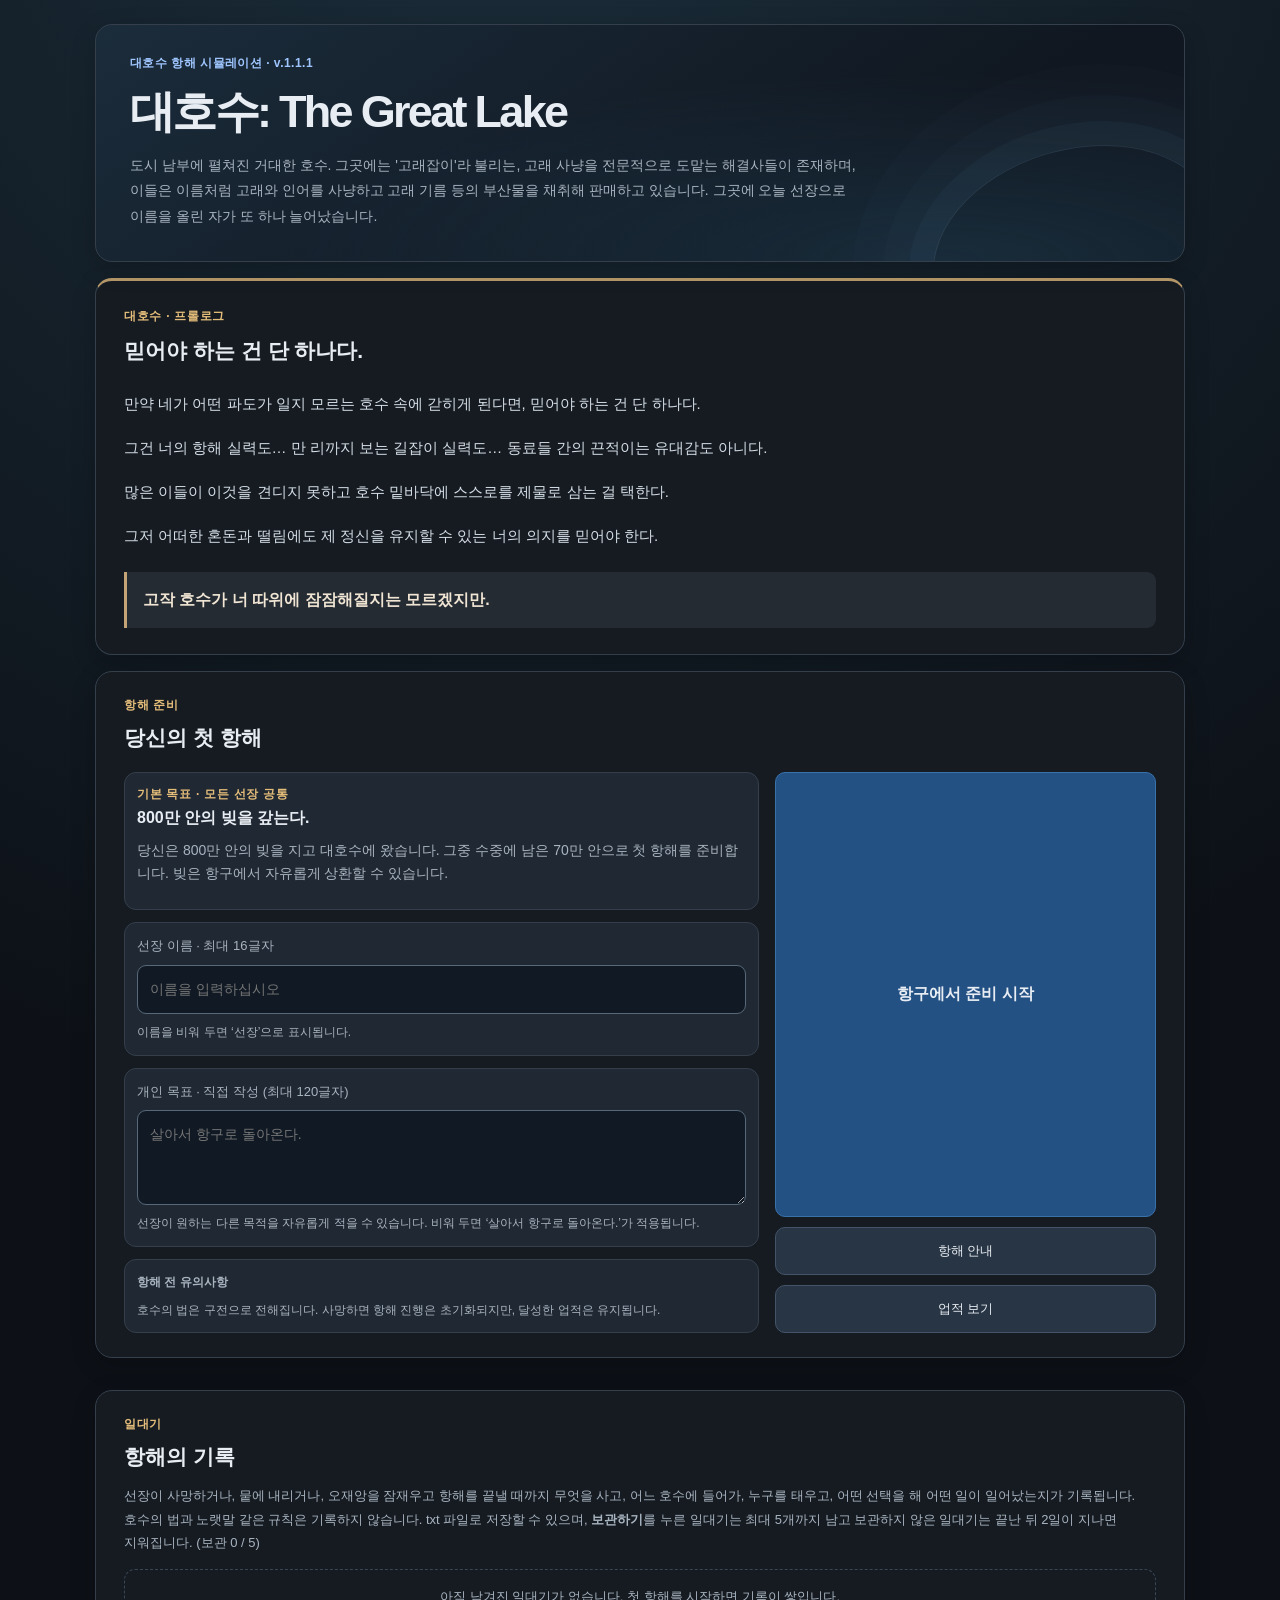
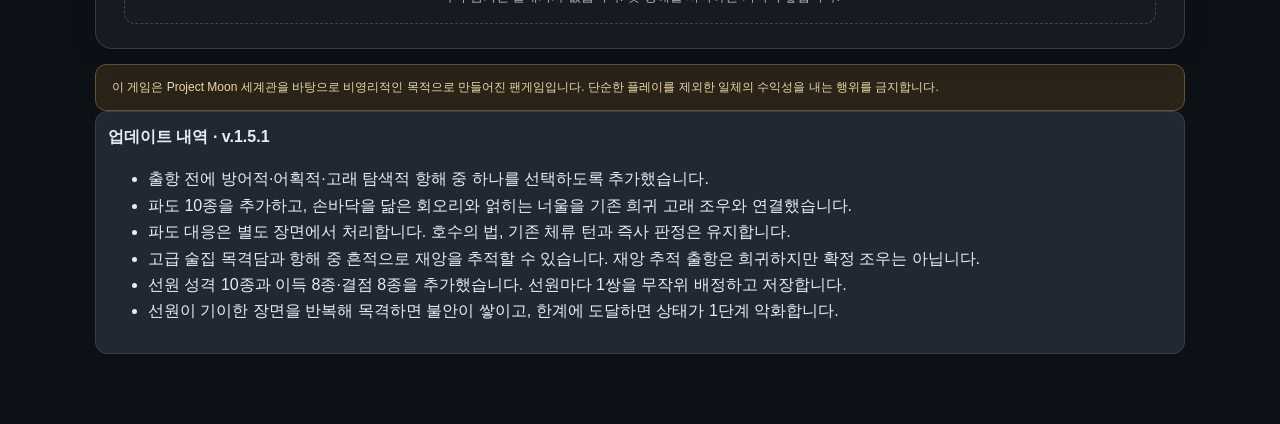
==== index.html @ bf1122d9 "release: expose Great Lake v1.5.1 and load new balance systems" ====
<!DOCTYPE html>
<html lang="ko">
<head>
<meta charset="UTF-8">
<meta name="viewport" content="width=device-width,initial-scale=1">
<title>대호수: The Great Lake | v.1.5.1</title>
<style>
:root{--bg:#0d1117;--panel:#161b22;--subpanel:#202833;--line:#343f4b;--text:#e8edf3;--muted:#a8b4c0;--blue:#9fc6ff;--gold:#e4bd7a;--red:#ef7b7b;--green:#8bd5a3}
*{box-sizing:border-box}
body{margin:0;background:radial-gradient(circle at 40% -10%,#1b2e3b,#0d1117 56%);color:var(--text);font-family:"Malgun Gothic","Apple SD Gothic Neo",sans-serif;line-height:1.65}
.shell{max-width:1120px;margin:auto;padding:24px 15px 60px}
header,.panel{background:#161b22;border:1px solid var(--line);border-radius:17px;padding:20px;box-shadow:0 7px 24px #0003}
header{margin-bottom:15px}h1{font-size:29px;margin:3px 0}h2{font-size:21px;margin:0 0 14px}h3{font-size:16px;margin:0 0 8px}
p{margin:8px 0 12px}.eyebrow,.small{font-size:12px;color:var(--blue)}.muted{color:var(--muted);font-size:14px}
.notice{color:#f0d7a9;border:1px solid #655231;background:#292318;border-radius:11px;padding:12px;margin-top:13px;font-size:13px}
.layout{display:grid;grid-template-columns:260px minmax(0,1fr);gap:16px}.side{align-self:start;position:sticky;top:14px}
.stats{display:grid;grid-template-columns:1fr 1fr;gap:8px}.stat,.inset,.rumor,.event{background:#202833;border:1px solid var(--line);border-radius:12px;padding:12px;margin-bottom:10px}
.stat small{display:block;color:var(--muted);font-size:11px}.stat strong{font-size:18px}
.barline{display:flex;justify-content:space-between;font-size:12px;color:var(--muted)}.meter{height:9px;background:#0c131a;border:1px solid #35424d;border-radius:20px;overflow:hidden;margin:5px 0 13px}.meter span{height:100%;display:block;background:#77acd9;transition:width .25s}.meter.alert span{background:#d6a057}
.tabs{display:flex;gap:8px;flex-wrap:wrap;margin-bottom:14px}
button,select{background:#283544;color:var(--text);border:1px solid #435468;padding:11px 14px;border-radius:10px;font:inherit;cursor:pointer;font-size:13px}button:hover:not(:disabled){background:#354d64}button:disabled{opacity:.42;cursor:not-allowed}
button.primary{background:#245184;border-color:#3971ab}button.primary:hover:not(:disabled){background:#32679e}button.danger{background:#682b33;border-color:#984250}button.active{outline:2px solid #b3d9ff}
.tabs button{flex:1}.stack{display:flex;flex-direction:column;gap:9px}.stack button{text-align:left;width:100%}.row{display:flex;gap:9px;align-items:center;flex-wrap:wrap}.row>*{min-width:0}
.between{display:flex;justify-content:space-between;align-items:center;gap:10px;flex-wrap:wrap}.chip{border:1px solid #50627a;background:#1a2b3b;border-radius:30px;padding:3px 9px;font-size:11px;color:#bad9ff}
.lakegrid{display:grid;grid-template-columns:repeat(2,minmax(0,1fr));gap:10px;margin-top:14px}.lake{background:#18212b;border:1px solid #3a4b5b;border-radius:13px;padding:13px}.lake .tag{color:var(--gold);font-size:12px}.locked{opacity:.52}
.result{border:1px solid #536679;background:#12212c;padding:13px;border-radius:11px;margin-top:12px;white-space:pre-line}.warning{border-color:#7b4444;background:#291b21}
.crew{display:grid;grid-template-columns:1fr auto;align-items:center;gap:8px}.crew small{display:block;color:var(--muted)}.hidden{display:none!important}
.good{color:#a4d9ad}.normal{color:#c9d1d9}.bad{color:#e5b66e}.worst{color:#ec8181}
footer{font-size:12px;color:#8593a1;text-align:center;margin-top:18px}
.achgrid{display:grid;grid-template-columns:repeat(2,minmax(0,1fr));gap:10px;margin:12px 0}.achievement{border:2px solid #737b86;border-radius:12px;padding:12px;background:#17212b}.achievement .tier{font-size:11px}.achievement.unearned{opacity:.46}
.achievement.common{border-color:#8e939d}.achievement.rare{border-color:#4fc878}.achievement.hero{border-color:#4b9bff}.achievement.legend{border-color:#e4bf45}.achievement.myth{border-color:#f16868}
.achievement.miracle{border:2px solid transparent;background:linear-gradient(#17212b,#17212b) padding-box,conic-gradient(#e34f50,#fff,#4074ee,#fff,#e34f50) border-box}
/* 유일 · 쪽빛을 품은 이중 광채 문양 */
/* 쪽빛노인 · 원작 외투의 검회색과 청록빛, 쇠뇌 작살 및 푸른 시가 불꽃 */
.achievement.unique{
 position:relative;isolation:isolate;overflow:hidden;
 border:3px solid transparent;
 border-radius:14px;
 padding:13px 77px 13px 13px;
 color:#d5e2df;
 background:
  radial-gradient(circle at 91% 14%,#69cdd128,transparent 42%) padding-box,
  repeating-linear-gradient(153deg,transparent 0px,transparent 19px,#9faea508 20px,transparent 22px) padding-box,
  linear-gradient(137deg,#121c21 0%,#213538 49%,#111e23 100%) padding-box,
  linear-gradient(116deg,#1b373f 0%,#5a8283 14%,#c2c9bf 22%,#365962 36%,#79a9aa 54%,#162f35 73%,#81b6bc 90%,#29454e 100%) border-box;
 box-shadow:
  0 0 0 1px #13262e,
  0 0 0 2px #547d764a,
  0 6px 17px #03090dab,
  0 0 14px #3b93962d,
  inset 0 0 0 1px #87a6a15c,
  inset 0 0 0 3px #0b171c94;
}
.achievement.unique .tier{
 color:#98b7b5;
 letter-spacing:.055em;
 text-shadow:0 0 7px #63c4c444;
}
.achievement.unique b{
 color:#d6e5e1;
 text-shadow:0 0 8px #80c6c342;
}
.achievement.unique::before{
 content:"";pointer-events:none;position:absolute;
 inset:5px;border-radius:9px;
 border:1px solid #81988d52;
 background:
  radial-gradient(circle at 7px 7px,#a9b8aa 0 2px,transparent 2.8px),
  radial-gradient(circle at calc(100% - 7px) calc(100% - 7px),#a9b8aa 0 2px,transparent 2.8px);
 box-shadow:inset 0 0 0 1px #0c181a88;
}
.achievement.unique::after{
 content:"";pointer-events:none;position:absolute;
 right:5px;top:50%;width:70px;height:94px;
 transform:translateY(-50%);
 background:url("data:image/svg+xml,%3Csvg%20xmlns%3D%22http%3A%2F%2Fwww.w3.org%2F2000%2Fsvg%22%20viewBox%3D%220%200%20112%20136%22%3E%3Cdefs%3E%3ClinearGradient%20id%3D%22steel%22%20x1%3D%220%22%20x2%3D%221%22%20y1%3D%220%22%20y2%3D%221%22%3E%3Cstop%20stop-color%3D%22%23d2d7ca%22%2F%3E%3Cstop%20offset%3D%22.27%22%20stop-color%3D%22%2375949a%22%2F%3E%3Cstop%20offset%3D%22.67%22%20stop-color%3D%22%23344b52%22%2F%3E%3Cstop%20offset%3D%221%22%20stop-color%3D%22%238ea7a0%22%2F%3E%3C%2FlinearGradient%3E%3ClinearGradient%20id%3D%22spear%22%20x1%3D%220%22%20x2%3D%221%22%3E%3Cstop%20stop-color%3D%22%23233c46%22%2F%3E%3Cstop%20offset%3D%22.45%22%20stop-color%3D%22%23a7bfbd%22%2F%3E%3Cstop%20offset%3D%221%22%20stop-color%3D%22%23264651%22%2F%3E%3C%2FlinearGradient%3E%3CradialGradient%20id%3D%22flame%22%3E%3Cstop%20stop-color%3D%22%23d6fbfb%22%2F%3E%3Cstop%20offset%3D%22.25%22%20stop-color%3D%22%2388f2eb%22%2F%3E%3Cstop%20offset%3D%22.6%22%20stop-color%3D%22%233fb9c2%22%20stop-opacity%3D%22.8%22%2F%3E%3Cstop%20offset%3D%221%22%20stop-color%3D%22%232b899e%22%20stop-opacity%3D%220%22%2F%3E%3C%2FradialGradient%3E%3C%2Fdefs%3E%3C!--%20%EB%A7%9D%ED%86%A0%EC%9D%98%20%EC%A0%91%ED%9E%8C%20%EA%B0%80%EC%9E%A5%EC%9E%90%EB%A6%AC%EC%97%90%EC%84%9C%20%EC%B0%A9%EC%95%88%ED%95%9C%20%EB%AC%B8%EC%9E%A5%ED%8C%90%20--%3E%3Cpath%20d%3D%22M56%204%20102%2020%2099%2091%2056%20131%2013%2091%2010%2020Z%22%20fill%3D%22%23101b22%22%20fill-opacity%3D%22.86%22%20stroke%3D%22%23657f7a%22%20stroke-width%3D%223%22%2F%3E%3Cpath%20d%3D%22M56%2012%2094%2025%2091%2087%2056%20121%2021%2087%2018%2025Z%22%20fill%3D%22%231b3035%22%20stroke%3D%22%2398b4aa%22%20stroke-opacity%3D%22.55%22%20stroke-width%3D%221%22%2F%3E%3Cpath%20d%3D%22M56%2013V120M19%2042H93M22%2087H90%22%20stroke%3D%22%2376908b%22%20stroke-opacity%3D%22.19%22%20stroke-width%3D%221%22%2F%3E%3C!--%20%EB%A1%9C%ED%94%84%EB%A5%BC%20%EA%B0%90%EC%9D%80%20%EB%82%9A%EC%8B%9C%20%EA%B3%A0%EB%A6%AC%20--%3E%3Cpath%20d%3D%22M31%20103C13%2078%2025%2055%2041%2060c18%205%2012%2027-2%2026-14-1-15-20-2-21%208-1%2012%207%208%2012M31%20102c13%2011%2029%2015%2045%208%22%20fill%3D%22none%22%20stroke%3D%22%23a29475%22%20stroke-width%3D%224.6%22%20stroke-linecap%3D%22round%22%2F%3E%3Cpath%20d%3D%22M31%20103C13%2078%2025%2055%2041%2060c18%205%2012%2027-2%2026-14-1-15-20-2-21%22%20fill%3D%22none%22%20stroke%3D%22%23dbd0ab%22%20stroke-width%3D%221%22%20stroke-dasharray%3D%223%203%22%20stroke-linecap%3D%22round%22%2F%3E%3C!--%20%EA%B1%B0%EB%8C%80%ED%95%9C%20%EC%9E%91%EC%82%B4%3A%20%EC%B6%95%2C%20%EA%B8%B0%EC%96%B4%EB%B0%9B%EC%B9%A8%2C%20%EA%B1%B0%EC%B9%9C%20%EC%B9%BC%EB%82%A0%20--%3E%3Cg%20transform%3D%22rotate(37%2057%2068)%22%3E%3Cpath%20d%3D%22M52%20112V33H60V112Z%22%20fill%3D%22url(%23spear)%22%20stroke%3D%22%2317292c%22%20stroke-width%3D%222%22%2F%3E%3Cpath%20d%3D%22M56%2036V109%22%20stroke%3D%22%23d2d5c2%22%20stroke-width%3D%221.2%22%20opacity%3D%22.65%22%2F%3E%3Cpath%20d%3D%22M56%206%2069%2035%2060%2032%2056%2043%2052%2032%2043%2035Z%22%20fill%3D%22url(%23steel)%22%20stroke%3D%22%231a3035%22%20stroke-width%3D%222.2%22%20stroke-linejoin%3D%22round%22%2F%3E%3Cpath%20d%3D%22M47%2031%2042%2022%2050%2027%2056%206%2062%2027%2070%2022%2065%2031%22%20fill%3D%22none%22%20stroke%3D%22%23d5e7de%22%20stroke-width%3D%221%22%20opacity%3D%22.8%22%2F%3E%3Cpath%20d%3D%22M46%2039h20l-6%209h-8Z%22%20fill%3D%22%23617e7f%22%20stroke%3D%22%23172a2f%22%20stroke-width%3D%221.5%22%2F%3E%3Cpath%20d%3D%22M48%20103h16v11H48Z%22%20fill%3D%22%23546f70%22%20stroke%3D%22%23acbeb2%22%20stroke-width%3D%221%22%2F%3E%3Cpath%20d%3D%22m48%20106%2016%200m-16%205h16%22%20stroke%3D%22%23243d41%22%20stroke-width%3D%222%22%2F%3E%3C%2Fg%3E%3C!--%20%EB%82%9A%EC%8B%AF%EC%A4%84%EA%B3%BC%20%EC%9E%91%EC%82%B4%EC%9D%98%20%EC%87%A0%EA%B3%A0%EB%A6%AC%20--%3E%3Cpath%20d%3D%22M66%2074c18%201%2027%2010%2023%2021s-16%2011-21%205%22%20fill%3D%22none%22%20stroke%3D%22%23a5a78e%22%20stroke-width%3D%222.2%22%2F%3E%3Ccircle%20cx%3D%2267%22%20cy%3D%2275%22%20r%3D%223%22%20fill%3D%22%23859f9a%22%20stroke%3D%22%23d9ddd0%22%20stroke-width%3D%221%22%2F%3E%3C!--%20%ED%91%B8%EB%A5%B8%20%EC%8B%9C%EA%B0%80%20%EB%B6%88%EA%BD%83.%20hood%20%EB%82%B4%EB%B6%80%20%EA%B7%B8%EB%A6%BC%EC%9E%90%20--%3E%3Cpath%20d%3D%22M26%2040c3-16%2012-24%2027-24%2016%200%2028%2012%2030%2029-9-7-20-10-30-7-12-2-20-1-27%202Z%22%20fill%3D%22%23081217%22%20stroke%3D%22%236e8e88%22%20stroke-opacity%3D%22.5%22%20stroke-width%3D%221.5%22%2F%3E%3Cpath%20d%3D%22M33%2036c11-8%2026-11%2042%200%22%20stroke%3D%22%2347696b%22%20stroke-width%3D%222%22%20fill%3D%22none%22%20opacity%3D%22.8%22%2F%3E%3Cpath%20d%3D%22M58%2047h19%22%20stroke%3D%22%23b6aba0%22%20stroke-width%3D%223.4%22%20stroke-linecap%3D%22round%22%2F%3E%3Cpath%20d%3D%22M58%2047h12%22%20stroke%3D%22%234a5052%22%20stroke-width%3D%222%22%20stroke-dasharray%3D%222%203%22%2F%3E%3Cellipse%20cx%3D%2281%22%20cy%3D%2246%22%20rx%3D%2213%22%20ry%3D%2215%22%20fill%3D%22url(%23flame)%22%2F%3E%3Cpath%20d%3D%22M80%2055c-5-7-4-12%202-16-2%204%203%204%203%208%200%204-2%206-5%208Z%22%20fill%3D%22%239df6ea%22%2F%3E%3Cpath%20d%3D%22M83%2048c-3-7%202-9%202-13%22%20fill%3D%22none%22%20stroke%3D%22%235fdae2%22%20stroke-width%3D%221.5%22%20opacity%3D%22.8%22%2F%3E%3C!--%20%EC%9E%91%EC%9D%80%20%EA%B8%88%EC%86%8D%20%EA%B3%A0%EC%A0%95%EC%A0%90%20--%3E%3Ccircle%20cx%3D%2256%22%20cy%3D%2214%22%20r%3D%222.4%22%20fill%3D%22%23b9c6bc%22%2F%3E%3Ccircle%20cx%3D%2220%22%20cy%3D%2227%22%20r%3D%222.3%22%20fill%3D%22%2391a9a5%22%2F%3E%3Ccircle%20cx%3D%2292%22%20cy%3D%2227%22%20r%3D%222.3%22%20fill%3D%22%2391a9a5%22%2F%3E%3Ccircle%20cx%3D%2256%22%20cy%3D%22123%22%20r%3D%222.1%22%20fill%3D%22%23b9c6bc%22%2F%3E%3C%2Fsvg%3E") center/contain no-repeat;
 opacity:.91;
 filter:drop-shadow(0 1px 1px #020b0d) drop-shadow(0 0 6px #3b929742);
}
.achievement.unique:not(.unearned){
 box-shadow:
  0 0 0 1px #193139,
  0 0 0 2px #6ca7a052,
  0 8px 19px #02080cba,
  0 0 16px #4eafb339,
  inset 0 0 0 1px #9dbbb474,
  inset 0 0 0 3px #0b171c94;
}
.achievement.unique:not(.unearned)::before{animation:indigoElderGlow 7s ease-in-out infinite}
@keyframes indigoElderGlow{
 0%,100%{border-color:#81988d52}
 50%{border-color:#76b7b2a3}
}
@media(prefers-reduced-motion:reduce){
 .achievement.unique:not(.unearned)::before{animation:none}
}
.coinpanel{text-align:center;background:#101820;border:1px solid #3d536a;padding:15px;border-radius:15px}.coinstage{height:178px;display:flex;align-items:flex-end;justify-content:center;padding-bottom:22px;box-sizing:border-box;perspective:700px;position:relative;filter:drop-shadow(0 6px 8px #0009)}
.coinstage::after{content:"";position:absolute;left:50%;bottom:10px;width:92px;height:14px;margin-left:-46px;border-radius:50%;background:radial-gradient(#000a,#0000 70%);pointer-events:none}
.coinstage:has(.coin.flipping)::after{animation:coinshadow 2s linear both}
@keyframes coinshadow{0%{transform:scale(1);opacity:.9}40%{transform:scale(.55);opacity:.35}100%{transform:scale(1);opacity:.9}}
/* filter는 3D를 평면으로 만들어 앞·뒷면이 가려지므로 그림자는 부모에 준다 */
.coin{height:104px;width:104px;position:relative;transform-style:preserve-3d}
/* 동전 두께: 옆으로 섰을 때도 사라지지 않도록 가장자리 층을 겹친다 */
.coin::before,.coin::after{content:"";position:absolute;inset:0;border-radius:50%;background:#8a5a22;border:5px solid #6b4317;box-sizing:border-box}
.coin::before{transform:translateZ(-1.5px)}.coin::after{transform:translateZ(1.5px)}
.coin .face{position:absolute;inset:0;border-radius:50%;-webkit-backface-visibility:hidden;backface-visibility:hidden;transform:translateZ(4px);border:5px solid #dfc178;background:radial-gradient(circle at 25% 20%,#fff2bd,#b47737 76%);display:flex;align-items:center;justify-content:center;color:#36200c;font-weight:900;font-size:20px;box-shadow:inset 0 0 0 3px #986b34}
.coin .back{transform:rotateY(180deg) translateZ(4px);background:radial-gradient(circle at 20% 20%,#dde7e7,#67788b 80%);border-color:#aab3c4;box-shadow:inset 0 0 0 3px #5e7088;color:#14253d}
.coin.flipping{animation:coinflight 2s linear both}
/* 2초 동안 높이 솟았다 내려오며 고르게 회전 (처음에 몰아서 돌지 않음) */
@keyframes coinflight{0%{transform:translateY(0) rotateY(0) rotateZ(-10deg) scale(.92);animation-timing-function:cubic-bezier(.2,.7,.4,1)}
45%{transform:translateY(-50px) rotateY(calc(var(--landing) * .5)) rotateZ(8deg) scale(1.1);animation-timing-function:cubic-bezier(.5,0,.6,1)}
100%{transform:translateY(0) rotateY(var(--landing)) rotateZ(0) scale(1)}}
.coinpanel.hit{animation:glow .5s ease-out}@keyframes glow{40%{box-shadow:0 0 28px #b7c7e09c}100%{box-shadow:none}}
.log{max-height:180px;overflow:auto;font-size:12px;color:#aebdcb;white-space:pre-line}.full{width:100%}
@media(max-width:780px){.layout{grid-template-columns:1fr}.side{position:static}.lakegrid,.achgrid{grid-template-columns:1fr}.shell{padding:12px}.panel,header{padding:14px}h1{font-size:25px}}



.name-row{display:flex;gap:8px;align-items:center;flex-wrap:wrap;margin-top:9px}
.name-row input{min-width:130px;flex:1;background:#111a24;color:#f1f5f9;padding:10px;border:1px solid #566879;border-radius:9px;font:inherit}
.stepbar{height:11px;background:#0f1820;border-radius:12px;overflow:hidden;border:1px solid #485869}
.stepbar span{height:100%;background:#a0c6e5;display:block;transition:width .2s}
.log-update{background:#172635;border:1px solid #476077;padding:14px;border-radius:12px;margin-top:14px}
.log-update h3{color:#d1e6ff}.log-update ul{margin:8px 0;padding-left:22px}
.action-guard{color:#f1cc99;font-size:13px}

/* V.0.1.5.6 프롤로그: 기존 항해 화면을 유지하는 닫기 가능한 시작 창 */
.prologue-overlay{position:fixed;inset:0;z-index:2000;display:flex;align-items:center;justify-content:center;overflow-y:auto;padding:22px;background:rgba(5,9,15,.86);backdrop-filter:blur(6px)}
.prologue-overlay[hidden]{display:none!important}
.prologue-window{position:relative;width:min(100%,690px);max-height:calc(100dvh - 44px);overflow-y:auto;padding:36px 40px 30px;background:linear-gradient(150deg,#202a33,#141a23 73%);border:1px solid #7a7770;border-top:4px solid #c7a77a;border-radius:12px;box-shadow:0 20px 70px #000b}
.prologue-kicker{color:#d1ae78;font-size:12px;font-weight:700;letter-spacing:.18em;margin:0 44px 18px 0}
.prologue-window h2{font-size:clamp(19px,2.8vw,24px);line-height:1.55;color:#f0e0c5;letter-spacing:-.035em;margin:0 25px 26px 0}
.prologue-copy{white-space:pre-line;font-size:15px;line-height:2.05;color:#e3e9ed;margin:0}
.prologue-final{margin:24px 0 22px;padding:13px 14px;border-left:3px solid #c8a372;color:#f2e5d0;font-size:16px;font-weight:700}
.prologue-dismiss{position:absolute;top:17px;right:17px;width:38px;height:38px;padding:0;border-radius:8px;border:1px solid #555d67;background:#28323c;color:#f2f4f6;font-size:26px;line-height:1;cursor:pointer}
.prologue-dismiss:hover,.prologue-dismiss:focus-visible{border-color:#c8a372;background:#39424b}
.prologue-actions{display:flex;justify-content:flex-end;margin-top:17px}
.prologue-actions button{min-width:150px;padding:10px 18px}
@media(max-width:600px){
 .prologue-overlay{padding:12px;align-items:center}
 .prologue-window{padding:26px 20px 20px;max-height:calc(100dvh - 24px)}
 .prologue-window h2{margin-right:30px}
 .prologue-copy{font-size:14px;line-height:1.9}
}

/* V.0.1.5.12 · 창백한 고래의 CSS 시네마틱. 외부 사진/영상 없음. */
.pfx-162{position:relative;isolation:isolate;overflow:hidden;width:100%;height:206px;border:1px solid #53626c;border-radius:13px;margin:0 0 15px;background:radial-gradient(ellipse at 70% 40%,#29434c 0%,#111e29 43%,#071018 100%);box-shadow:inset 0 0 46px #02090fb8,0 8px 22px #03080e55}
.pfx-162 *{box-sizing:border-box}
.pfx-162 .pfx-grain{position:absolute;inset:0;z-index:12;pointer-events:none;opacity:.22;background:repeating-linear-gradient(0deg,transparent 0 3px,#c6e3ea0b 4px 5px)}
.pfx-162 .pfx-kicker{position:absolute;z-index:15;left:14px;top:11px;font-size:10px;line-height:1.4;letter-spacing:.15em;color:#d7e7e7;text-shadow:0 1px 5px #000b}
.pfx-162 .pfx-caption{position:absolute;z-index:15;left:14px;bottom:10px;font-size:11px;letter-spacing:.07em;color:#c6dedc;text-shadow:0 1px 5px #000b}
.pfx-162 .pfx-sea{position:absolute;inset:70% -10% -28%;border-radius:45% 55% 0 0;background:repeating-linear-gradient(175deg,#152e3b 0px,#1d4550 5px,#0c1f2d 13px,#112937 18px);box-shadow:0 -6px 19px #abdada2a;animation:pfx-water162 2.7s ease-in-out infinite alternate}
.pfx-162 .pfx-mist{position:absolute;inset:20% 0 23%;background:radial-gradient(ellipse at 60% 70%,#c2d1c31e,transparent 60%);animation:pfx-mist162 3.6s ease-in-out infinite alternate}
.pfx-162 .pfx-ship{position:absolute;z-index:5;width:105px;height:23px;left:16%;top:57%;background:linear-gradient(180deg,#536574,#172733);clip-path:polygon(0 0,100% 0,88% 80%,65% 100%,19% 85%);filter:drop-shadow(0 4px 3px #000b);transform-origin:center}
.pfx-162 .pfx-ship:before{content:"";position:absolute;left:51%;bottom:1px;width:3px;height:70px;background:#b7c5c7;transform:translateY(-15px)}
.pfx-162 .pfx-sail{position:absolute;z-index:6;width:55px;height:68px;left:calc(16% + 44px);top:calc(57% - 65px);background:linear-gradient(130deg,#d2d6c8,#657986);clip-path:polygon(5% 10%,94% 50%,5% 98%);filter:drop-shadow(1px 2px 2px #000a)}
.pfx-harpoon162 .pfx-whale{position:absolute;width:48%;height:66%;right:-4%;top:24%;border-radius:65% 35% 42% 52%;background:radial-gradient(ellipse at 34% 27%,#d9d6c8,#829ea6 40%,#40555f 69%,#101f2b 100%);box-shadow:inset 8px 11px 28px #fcf9e539,0 7px 40px #cad3cc22;transform:rotate(-8deg);animation:pfx-whale162 2.2s ease-in-out infinite alternate}
.pfx-harpoon162 .pfx-whale:after{content:"";position:absolute;left:27%;top:39%;width:8px;height:8px;border-radius:50%;background:#0b1a20;box-shadow:0 0 0 3px #bac7c3a6}
.pfx-harpoon162 .pfx-spear,.pfx-final162 .pfx-spear,.pfx-victory162 .pfx-spear{position:absolute;z-index:8;width:120px;height:4px;left:29%;top:49%;background:linear-gradient(90deg,#506c7f,#f5eee0 55%,#cadfe2);transform-origin:90% 50%;box-shadow:0 0 10px #cdefff81;animation:pfx-spear162 3.25s ease-in-out infinite}
.pfx-162 .pfx-spear:after{content:"";position:absolute;right:-17px;top:-7px;border-top:9px solid transparent;border-bottom:9px solid transparent;border-left:22px solid #d3e1db;filter:drop-shadow(0 0 4px #b0f6ff)}
.pfx-harpoon162 .pfx-impact{position:absolute;z-index:9;left:71%;top:47%;width:18px;height:18px;border:2px solid #effff8;border-radius:50%;box-shadow:0 0 14px #effff9;transform:translate(-50%,-50%) scale(0);animation:pfx-impact162 3.25s ease-out infinite}
.pfx-harpoon162 .pfx-particles{position:absolute;z-index:9;left:71%;top:46%;width:5px;height:5px;border-radius:50%;background:#eef6e5;box-shadow:-29px -31px #d9e9e1,15px 34px #d9e9e1,32px -16px #d9e9e1,-19px 19px #d9e9e1;opacity:0;animation:pfx-sparks162 3.25s ease-out infinite}
.pfx-ingest162{background:radial-gradient(ellipse at 75% 50%,#5a343c,#18212b 45%,#070c15 80%)}
.pfx-ingest162 .pfx-mouth{position:absolute;z-index:3;right:5%;top:-20%;height:148%;width:68%;border-radius:46% 44% 40% 45%;background:radial-gradient(ellipse at 48% 51%,#010609 0%,#071016 27%,#562d35 47%,#9c7f7f 62%,#c5c6bd 70%,#465863 90%);box-shadow:inset 0 0 20px #d7d8c1b3,0 0 45px #aeb9b51c;animation:pfx-mouth162 3.2s ease-in-out infinite}
.pfx-ingest162 .pfx-jaw{position:absolute;z-index:6;right:6%;height:49%;width:69%;border-radius:40%;background:linear-gradient(#c0c1b4,#566f75 75%,#273840);animation:pfx-jawTop162 3.2s ease-in-out infinite}
.pfx-ingest162 .pfx-jaw.top{top:-44%}
.pfx-ingest162 .pfx-jaw.bottom{bottom:-44%;transform:scaleY(-1);animation-name:pfx-jawBottom162}
.pfx-ingest162 .pfx-ship,.pfx-ingest162 .pfx-sail{animation:pfx-swallow162 3.2s ease-in infinite}
.pfx-ingest162 .pfx-sail{animation-name:pfx-sailSwallow162}
.pfx-ingest162 .pfx-iris{position:absolute;inset:0;z-index:10;pointer-events:none;box-shadow:inset 0 0 0 0 #03080a;animation:pfx-dark162 3.2s ease-in-out infinite}
.pfx-acid162{background:radial-gradient(ellipse at 40% 0%,#4b4d39,#272521 44%,#0c1518 100%)}
.pfx-acid162 .pfx-rib{position:absolute;inset:-20% 0 12%;border-radius:0 0 40% 40%;box-shadow:inset 25px 13px 25px #86474188,inset -28px 16px 32px #663e3988;animation:pfx-rib162 2.9s ease-in-out infinite alternate}
.pfx-acid162 .pfx-pool{position:absolute;inset:59% -4% -23%;background:repeating-linear-gradient(168deg,#b6c46b 0px,#7d944c 8px,#344f31 20px,#b5c06b 28px);border-radius:37% 50% 0 0;box-shadow:0 -10px 30px #b1cc6470;animation:pfx-acidRise162 3.8s ease-in-out infinite}
.pfx-acid162 .pfx-ship,.pfx-acid162 .pfx-sail{z-index:8;animation:pfx-acidCross162 3.8s ease-in-out infinite}
.pfx-acid162 .pfx-sail{animation-name:pfx-acidSail162}
.pfx-acid162 .pfx-bubble{position:absolute;z-index:7;bottom:4%;left:30%;width:12px;height:12px;border:2px solid #d8ec91;border-radius:50%;box-shadow:0 0 15px #b9e06c91;animation:pfx-bubbles162 2.1s ease-out infinite}
.pfx-acid162 .pfx-bubble.b2{left:68%;bottom:12%;width:20px;height:20px;animation-delay:-.9s}
.pfx-acid162 .pfx-bubble.b3{left:53%;bottom:17%;width:8px;height:8px;animation-delay:-1.3s}
.pfx-search162{background:radial-gradient(ellipse at 58% 51%,#461c26,#1c1520 53%,#080d16)}
.pfx-search162 .pfx-vessel{position:absolute;z-index:4;height:12px;left:16%;top:60%;width:74%;border-radius:30px;background:linear-gradient(90deg,#391522,#b34552 49%,#601f33);transform-origin:left center;box-shadow:0 0 15px #be45586e;animation:pfx-vein162 1.65s ease-in-out infinite}
.pfx-search162 .pfx-vessel.v2{transform:rotate(-29deg);width:55%;height:8px;left:31%;top:55%;animation-delay:-.5s}
.pfx-search162 .pfx-vessel.v3{transform:rotate(28deg);width:58%;height:8px;left:31%;top:55%;animation-delay:-1s}
.pfx-search162 .pfx-vessel.v4{transform:rotate(-57deg);width:31%;height:5px;left:61%;top:50%;animation-delay:-.3s}
.pfx-search162 .pfx-knot{position:absolute;z-index:6;left:64%;top:40%;width:45px;height:45px;background:radial-gradient(circle,#f59c9a,#a64254 35%,#561a2e 72%);border-radius:50%;box-shadow:0 0 30px #e86a7988;animation:pfx-beat162 1.3s ease-in-out infinite}
.pfx-search162 .pfx-scan{position:absolute;z-index:8;top:-30%;left:-50%;height:170%;width:60%;transform:skewX(-24deg);background:linear-gradient(90deg,transparent,#c8f4ec28,#e5fff84b,#c8f4ec20,transparent);animation:pfx-scan162 4s ease-in-out infinite}
.pfx-search162 .pfx-dot{position:absolute;z-index:6;left:calc(64% + 20px);top:calc(40% + 20px);width:6px;height:6px;border-radius:50%;background:#fff6d7;box-shadow:0 0 15px 6px #d99599;animation:pfx-dot162 1.3s infinite}
.pfx-final162,.pfx-victory162{background:radial-gradient(ellipse at 50% 50%,#5d2330,#26141b 47%,#070c13)}
.pfx-final162 .pfx-rings,.pfx-victory162 .pfx-rings{position:absolute;left:50%;top:50%;width:160px;height:160px;border-radius:50%;border:2px solid #9f505968;box-shadow:0 0 0 15px #96374721,0 0 0 33px #a5404720,0 0 45px #ff69752a;transform:translate(-50%,-50%);animation:pfx-rings162 1.2s ease-in-out infinite}
.pfx-final162 .pfx-heart,.pfx-victory162 .pfx-heart{position:absolute;z-index:5;left:50%;top:50%;height:80px;width:80px;background:linear-gradient(135deg,#c46b70,#6d1d34 80%);transform:translate(-50%,-39%) rotate(-45deg);border-radius:14px;filter:drop-shadow(0 0 25px #cf4557);animation:pfx-heart162 1.2s ease-in-out infinite}
.pfx-162 .pfx-heart:before,.pfx-162 .pfx-heart:after{content:"";position:absolute;height:80px;width:80px;border-radius:50%;background:inherit}
.pfx-162 .pfx-heart:before{top:-40px;left:0}
.pfx-162 .pfx-heart:after{left:40px;top:0}
.pfx-final162 .pfx-spear,.pfx-victory162 .pfx-spear{top:41%;left:16%;animation:pfx-finisher162 3.3s ease-in infinite;z-index:10}
.pfx-final162 .pfx-crack,.pfx-victory162 .pfx-crack{position:absolute;z-index:13;left:51%;top:32%;width:4px;height:76px;transform:rotate(33deg) scaleY(0);background:#e7f8f2;box-shadow:13px 4px 0 -1px #e7f8f2,0 0 17px 4px #f8f1e0;animation:pfx-crack162 3.3s ease-out infinite}
.pfx-final162 .pfx-flash,.pfx-victory162 .pfx-flash{position:absolute;inset:0;z-index:14;background:#ecfff3;opacity:0;animation:pfx-flash162 3.3s ease-out infinite}
.pfx-victory162 .pfx-heart{animation:pfx-heartVictory162 3s forwards}
.pfx-victory162 .pfx-spear{animation:pfx-finisherVictory162 3s forwards}
.pfx-victory162 .pfx-crack{animation:pfx-crackVictory162 3s forwards}
.pfx-victory162 .pfx-flash{animation:pfx-flashVictory162 3s forwards}
@keyframes pfx-water162{to{transform:translateY(7px) rotate(.8deg)}}
@keyframes pfx-mist162{to{opacity:.37;transform:translateX(-10px)}}
@keyframes pfx-whale162{to{transform:translateY(8px) rotate(-5deg)}}
@keyframes pfx-spear162{0%,12%{transform:translate(-190px,29px) rotate(-8deg);opacity:0}17%{opacity:1}40%,100%{transform:translate(120px,-4px) rotate(-8deg);opacity:0}}
@keyframes pfx-impact162{0%,35%{opacity:0;transform:translate(-50%,-50%) scale(0)}42%{opacity:1}65%,100%{opacity:0;transform:translate(-50%,-50%) scale(6)}}
@keyframes pfx-sparks162{0%,36%{opacity:0;transform:scale(.2)}42%{opacity:1}67%,100%{opacity:0;transform:scale(2)}}
@keyframes pfx-mouth162{0%,20%{transform:scale(.85)}62%{transform:scale(1.1)}100%{transform:scale(.95)}}
@keyframes pfx-jawTop162{0%,44%{transform:translateY(0)}83%,100%{transform:translateY(58px)}}
@keyframes pfx-jawBottom162{0%,44%{transform:scaleY(-1) translateY(0)}83%,100%{transform:scaleY(-1) translateY(58px)}}
@keyframes pfx-swallow162{0%,20%{transform:translate(-50px,10px) scale(1);opacity:1}70%{opacity:1}100%{transform:translate(240px,-20px) scale(.02);opacity:0}}
@keyframes pfx-sailSwallow162{0%,20%{transform:translate(-50px,10px) scale(1);opacity:1}100%{transform:translate(240px,-20px) scale(.02);opacity:0}}
@keyframes pfx-dark162{0%,63%{box-shadow:inset 0 0 0 0 #03080a}100%{box-shadow:inset 0 0 0 180px #03080a}}
@keyframes pfx-rib162{to{transform:scaleX(.94)}}
@keyframes pfx-acidRise162{0%,100%{transform:translateY(10px)}44%,65%{transform:translateY(-28px)}}
@keyframes pfx-acidCross162{0%{transform:translate(-75px,6px) rotate(-5deg)}45%{transform:translate(40px,0) rotate(8deg)}100%{transform:translate(255px,-9px) rotate(-4deg)}}
@keyframes pfx-acidSail162{0%{transform:translate(-75px,6px) rotate(-5deg)}45%{transform:translate(40px,0) rotate(8deg)}100%{transform:translate(255px,-9px) rotate(-4deg)}}
@keyframes pfx-bubbles162{0%{opacity:0;transform:translateY(0) scale(.4)}20%{opacity:.8}100%{opacity:0;transform:translate(10px,-115px) scale(1.8)}}
@keyframes pfx-vein162{0%,100%{filter:brightness(.8)}52%{filter:brightness(1.8)}}
@keyframes pfx-beat162{0%,100%{transform:scale(.93)}20%{transform:scale(1.07)}35%{transform:scale(.98)}49%{transform:scale(1.12)}}
@keyframes pfx-scan162{0%{transform:translateX(0) skewX(-24deg)}72%,100%{transform:translateX(270%) skewX(-24deg)}}
@keyframes pfx-dot162{50%{opacity:.4;transform:scale(1.7)}}
@keyframes pfx-rings162{50%{transform:translate(-50%,-50%) scale(1.08);opacity:.7}}
@keyframes pfx-heart162{0%,100%{transform:translate(-50%,-39%) rotate(-45deg) scale(.87)}22%{transform:translate(-50%,-39%) rotate(-45deg) scale(1.05)}42%{transform:translate(-50%,-39%) rotate(-45deg) scale(.95)}57%{transform:translate(-50%,-39%) rotate(-45deg) scale(1.14)}}
@keyframes pfx-finisher162{0%,31%{transform:translate(-190px,50px) rotate(-12deg);opacity:0}38%{opacity:1}62%,100%{transform:translate(80px,-6px) rotate(-12deg);opacity:0}}
@keyframes pfx-crack162{0%,46%{transform:rotate(33deg) scaleY(0);opacity:0}59%,68%{transform:rotate(33deg) scaleY(1);opacity:1}100%{opacity:0}}
@keyframes pfx-flash162{0%,55%,100%{opacity:0}61%{opacity:.86}68%{opacity:0}}
@keyframes pfx-heartVictory162{0%,40%{transform:translate(-50%,-39%) rotate(-45deg) scale(1)}60%{transform:translate(-50%,-39%) rotate(-45deg) scale(1.2)}100%{transform:translate(-50%,-39%) rotate(-45deg) scale(.1);opacity:0}}
@keyframes pfx-finisherVictory162{0%,18%{transform:translate(-190px,50px) rotate(-12deg);opacity:0}35%{opacity:1}70%,100%{transform:translate(80px,-6px) rotate(-12deg);opacity:0}}
@keyframes pfx-crackVictory162{0%,34%{transform:rotate(33deg) scaleY(0);opacity:0}48%,70%{transform:rotate(33deg) scaleY(1);opacity:1}100%{opacity:0}}
@keyframes pfx-flashVictory162{0%,45%,65%,100%{opacity:0}52%{opacity:.92}}
@media (max-width:600px){.pfx-162{height:168px}.pfx-162 .pfx-ship{width:75px}.pfx-162 .pfx-sail{width:40px;height:48px;left:calc(16% + 30px);top:calc(57% - 47px)}.pfx-162 .pfx-caption{font-size:10px}}
@media (prefers-reduced-motion:reduce){.pfx-162 *{animation:none!important;transition:none!important}.pfx-162 .pfx-spear{transform:translate(20px,0) rotate(-8deg);opacity:1}.pfx-162 .pfx-crack{transform:rotate(33deg) scaleY(1);opacity:1}.pfx-162 .pfx-iris{box-shadow:none}}


/* V.0.1.6.4 · 대호수 사망 엔딩 크레딧 */
.death-credit-164{position:relative;isolation:isolate;overflow:hidden;min-height:320px;padding:clamp(34px,6vw,68px) clamp(22px,6vw,66px);border-radius:14px;border:1px solid #526573;background:radial-gradient(ellipse at 50% 100%,#27465765 0,transparent 55%),linear-gradient(170deg,#111922 0%,#0a1119 100%);box-shadow:inset 0 0 70px #0006}
.death-credit-164::before{content:"";pointer-events:none;position:absolute;inset:auto -15% -70px;height:140px;border-top:1px solid #6892a55e;border-radius:50%;box-shadow:0 -12px 28px #38667f1b;transform:rotate(-3deg)}
.death-credit-164 .death-credit-kicker-164{font-size:11px;letter-spacing:.22em;color:#9bb3bf;text-align:center;margin:0 0 34px}
.death-credit-164 .death-credit-text-164{position:relative;z-index:1;max-width:720px;margin:0 auto;text-align:center;color:#e6e9e8;font-size:clamp(16px,2.3vw,20px);font-weight:500;line-height:2.2;word-break:keep-all;overflow-wrap:break-word}
.death-credit-164 .death-credit-text-164 p{margin:0 0 20px}
.death-credit-164 .death-credit-text-164 p:first-child{color:#f2e4d0;font-weight:700}
.death-credit-164 .death-credit-actions-164{position:relative;z-index:1;display:flex;justify-content:center;margin-top:36px}
.death-credit-164 .death-credit-actions-164 button{min-width:190px}
.death-credit-164 .death-credit-text-164{animation:deathCreditAppear164 1.5s ease-out both}
@keyframes deathCreditAppear164{from{opacity:0;transform:translateY(12px)}to{opacity:1;transform:translateY(0)}}
@media(prefers-reduced-motion:reduce){.death-credit-164 .death-credit-text-164{animation:none}}

</style>
<link rel="stylesheet" href="./pallid-cinematic-v2.css?v=01513">
<link rel="stylesheet" href="./pallid-v3.css?v=mg1029b">
<link rel="stylesheet" href="./achievement-modal-v0161.css?v=0162">
<link rel="stylesheet" href="./lake-boat-fx-v019.css?v=v0263">
<link rel="stylesheet" href="./blue-whale-cinematic-v021.css?v=st1030">
<link rel="stylesheet" href="./blue-whale-v3.css?v=cl1101a">
<link rel="stylesheet" href="./red-whale-cinematic-v023.css?v=0230">
<link rel="stylesheet" href="./red-whale-v3.css?v=mang1030">
<link rel="stylesheet" href="./red-arms-v024.css?v=v0244">
<link rel="stylesheet" href="./black-whale.css?v=v0244">
<link rel="stylesheet" href="./yellow-whale-v024.css?v=v0251">
<link rel="stylesheet" href="./mobile-v024.css?v=refreshfx1201101">
<link rel="stylesheet" href="./start-screen-v025.css?v=purpose1103">
<link rel="stylesheet" href="./debt-ending-v100.css?v=retire-legend-1104b">
<link rel="stylesheet" href="./calamity-ending-v100.css?v=five-final-1104a">
<link rel="stylesheet" href="./crew-lastwords-v100.css?v=crew-death-mermaid-1104d">
<link rel="stylesheet" href="./route-selection-v111.css?v=route-111-1104">
<link rel="stylesheet" href="./mobile-lake-fold-preview.css?v=preview1101">
<link rel="stylesheet" href="./mobile-lakefx-alignment-preview.css?v=align1101">
<link rel="stylesheet" href="./heart-awakening-v030.css?v=heart1102b">
<link rel="stylesheet" href="./heart-scenes-v031.css?v=hs1103p">
<style>html.ss025-wait .shell{visibility:hidden}</style>
<script>/* 새 시작 화면(start-screen-v025)이 준비되기 전에 예전 시작 화면이 순간 보이지 않게 가린다. 혹시 늦어도 페이지가 다 받아지면 반드시 보이게 함 */
document.documentElement.classList.add('ss025-wait');
addEventListener('load',function(){document.documentElement.classList.remove('ss025-wait');});
setTimeout(function(){document.documentElement.classList.remove('ss025-wait');},6000);</script>
</head>
<body>
<div class="ach-modal-mask-161" id="achievementsOverlay161" hidden aria-hidden="true">
 <section class="ach-modal-window-161" role="dialog" aria-modal="true" aria-labelledby="achievementsHeading161" tabindex="-1">
  <button type="button" id="achievementsClose161" class="ach-modal-close-161" data-ach-close aria-label="업적 보관함 닫기" title="닫기">×</button>
  <div class="ach-modal-heading-161">
   <div class="topline">대호수 · 업적 보관함</div>
   <h2 id="achievementsHeading161">항해의 기록</h2>
   <div class="ach-progress-161">
    <strong id="achievementsTotal161">0 / 0 달성</strong>
    <div class="ach-progress-track-161" aria-label="업적 진행도"><span id="achievementsProgress161"></span></div>
   </div>
  </div>
  <div class="ach-modal-toolbar-161">
   <nav class="ach-modal-tiers-161" id="achievementsTiers161" aria-label="업적 등급 선택"></nav>
   <div class="ach-modal-tools-161">
    <input id="achievementsSearch161" type="search" placeholder="공개된 업적 검색" autocomplete="off" aria-label="업적 검색">
    <div class="ach-state-161" id="achievementsFilters161" aria-label="달성 여부 필터"></div>
   </div>
  </div>
  <div class="ach-modal-scroll-161" id="achievementsList161" tabindex="0"></div>
  <div class="ach-modal-footer-161"><span>영웅 업적은 이름만 공개됩니다. 전설·신화 업적은 달성하기 전까지 이름과 조건이 모두 비공개입니다.</span><span>ESC · 닫기</span></div>
 </section>
</div>
<div class="prologue-overlay" id="prologueOverlay156" hidden aria-hidden="true">
  <section class="prologue-window" role="dialog" aria-modal="true" aria-labelledby="prologueHeading156" aria-describedby="prologueStory156" tabindex="-1">
    <button type="button" id="prologueClose156" class="prologue-dismiss" data-act="prologueDismiss156" aria-label="프롤로그 닫기" title="닫기">×</button>
    <div class="prologue-kicker">대호수 · 프롤로그</div>
    <h2 id="prologueHeading156">&quot;승선을 축하한다! 신참! 대호수의 법은 외우고 있겠지!&quot;</h2>
    <div class="prologue-copy" id="prologueStory156">이곳은 도시. 당신은 어떤 삶을 살아왔을까요. 다행히 그 목숨을 잃지 않은 것은 정말 다행이겠지만
어느 날, 당신은 문득 어디론가 떠나고 싶어졌습니다.
돈은 충분했기에 당신은 작은 배 하나와 바닷가에 앉아 홀로 노래를 부르는 늙은 노인 하나를 선원으로 맞이하게 됩니다.
당신의 목표가 무엇이든, 이 대호수에선 단 하나만 명심하면 됩니다.</div>
    <p class="prologue-final">호수의 법을 어기지 말 것.</p>
    <div class="prologue-actions">
      <button type="button" class="primary" data-act="prologueDismiss156">창 닫기 · 항해 준비</button>
    </div>
  </section>
</div>
<div class="shell">
<header>
 <div class="eyebrow">대호수 항해 시뮬레이션 · v.1.5.1</div>
 <h1>대호수: The Great Lake</h1>
 <p class="muted">규칙을 듣고, 선원을 지키며, 50개의 서로 다른 호수 사이로 배를 모십시오. 모든 전언이 참인 것은 아닙니다.</p>
 <div class="notice">이 게임은 Project Moon 세계관을 바탕으로 비영리적인 목적으로 만들어진 팬게임입니다. 단순한 플레이를 제외한 일체의 수익성을 내는 행위를 금지합니다.</div>
</header>
<div class="layout">
<aside class="panel side">
 <h3>항해 현황</h3><div class="stats" id="stats"></div>
 <div id="meters"></div>
 <h3>승선 인원</h3><div id="sidebarCrew"></div>
 <h3 style="margin-top:20px">최근 사건</h3><div class="inset log" id="logs"></div>
</aside>
<main class="panel">
 <div class="tabs"><button id="tab-play" class="active" data-act="tab" data-value="play">항해</button><button id="tab-crew" data-act="tab" data-value="crew">선원·승급</button><button id="tab-title" data-act="tab" data-value="title">칭호</button><button id="tab-shop" data-act="tab" data-value="shop">항구 정비소</button><button id="tab-ach" data-act="achievementOpen161">업적</button><button id="tab-help" data-act="tab" data-value="help">도움말</button></div>
 <div id="content" aria-live="polite"></div>
</main>
</div>
<footer>창작 구역과 창작 규칙은 원작 공식 설정이 아닙니다. 항해 중 들은 이야기는 게임 내부의 구전 표현이며, 탐험 일지로 보관되지 않습니다.</footer>
</div>
<script>
'use strict';
/* 대호수: The Great Lake v0.1.1 · 색상 규칙 개편 색상 규칙 개편. 10개 색상군 × 10개 색상 질감. */
const GRADE_CAP=[0,1,3,5,7,10], LAKE_CAP=[0,4,8,12,16,20];
const RANK_XP=[0,0,4,10,20,36],RANK_COST=[0,0,85,175,285,420];
const ROLE={lower:{name:'하급 선원',power:9,cost:32,grade:1},middle:{name:'중급 선원',power:15,cost:55,grade:2},upper:{name:'상급 선원',power:23,cost:85,grade:3},harpoon:{name:'작살잡이',power:31,cost:105,grade:3},navigator:{name:'1등 항해사',power:25,cost:120,grade:3}};
const CONDITIONS=['좋음','보통','나쁨','최악'];
/* 100개 호수: 10가지 색상군 x 10가지 질감. 호수마다 행동 금기를 독립적으로 갖습니다. */
const COLOR_GROUPS=[
 {label:'붉은',hex:'#a74452',topic:'피',doText:'피 한 방울을 수면에 떨어뜨린다',noText:'피를 한 방울도 떨어뜨리지 않는다',verb:'피 한 방울을 수면에 떨어뜨리는 행위',question:'피를 한 방울 떨어뜨려야 합니까?',danger:'붉은 물속에서 사람의 팔과 닮은 것이 솟구칩니다.'},
 {label:'푸른',hex:'#397fb2',topic:'종',doText:'종을 정확히 한 번 울린다',noText:'종을 전혀 울리지 않는다',verb:'종을 정확히 한 번 울리는 행위',question:'종을 한 번 울려도 되겠습니까?',danger:'물속에서 파도와 닮은 울음소리가 돌아옵니다.'},
 {label:'초록',hex:'#568b60',topic:'해초',doText:'뱃전에 걸린 해초를 잘라낸다',noText:'해초를 자르지 않고 둔다',verb:'뱃전에 걸린 해초를 잘라내는 행위',question:'해초를 잘라 버릴까요?',danger:'물비늘을 두른 손들이 선체를 기어오릅니다.'},
 {label:'황금',hex:'#b49b45',topic:'동전',doText:'동전 하나를 수면에 띄운다',noText:'동전을 수면에 놓지 않는다',verb:'동전 하나를 수면에 띄우는 행위',question:'동전 한 개를 물 위에 올릴까요?',danger:'금속을 씹는 듯한 소리가 선저에서 울립니다.'},
 {label:'백색',hex:'#d1d4d5',topic:'등불',doText:'선미의 등불을 잠시 끈다',noText:'선미의 등불을 계속 켜 둔다',verb:'선미의 등불을 끄는 행위',question:'선미의 등불을 꺼야 합니까?',danger:'백색 수면에서 눈이 없는 형상이 떠오릅니다.'},
 {label:'검은',hex:'#343743',topic:'얼굴',doText:'선원들의 얼굴을 천으로 가린다',noText:'얼굴을 가리지 않는다',verb:'선원들의 얼굴을 천으로 가리는 행위',question:'얼굴을 천으로 가릴까요?',danger:'수면의 검은 그림자가 갑판 위에 매달립니다.'},
 {label:'보랏빛',hex:'#8a60a3',topic:'거울',doText:'손거울로 수면을 비춰 본다',noText:'거울을 꺼내지 않는다',verb:'손거울로 수면을 비추는 행위',question:'손거울로 수면을 비춰도 됩니까?',danger:'거울 속 인영이 배의 반대편에서 일어섭니다.'},
 {label:'청록',hex:'#429e9c',topic:'손짓',doText:'오른손을 들어 두 차례 신호한다',noText:'손짓으로 신호하지 않는다',verb:'오른손으로 두 차례 신호하는 행위',question:'오른손으로 신호를 보낼까요?',danger:'청록색 물결에서 낯선 손들이 일제히 흔들립니다.'},
 {label:'잿빛',hex:'#80888c',topic:'쇠못',doText:'쇠못 한 개를 선실 바닥에 박는다',noText:'쇠못을 새로 박지 않는다',verb:'쇠못 한 개를 선실 바닥에 박는 행위',question:'새 쇠못을 박아도 되겠습니까?',danger:'수면 아래서 철을 긁는 무리가 모여듭니다.'},
 {label:'주황',hex:'#bf7850',topic:'돛',doText:'주돛을 절반까지 내린다',noText:'주돛을 그대로 펼쳐 둔다',verb:'주돛을 절반까지 내리는 행위',question:'주돛을 절반만 내릴까요?',danger:'주황색 거품이 끓고 불붙은 비늘이 솟아오릅니다.'}
];
const MATERIALS=[
 {label:'물감',omen:'마치 풀어 놓은 물감처럼 색이 수면에 번지고 있습니다.',qualifier:'색이 진해지는 첫 순간'},
 {label:'가루',omen:'곱게 부서진 가루가 물 위에 내려앉아 있습니다.',qualifier:'가루가 갑판에 닿기 전'},
 {label:'안개',omen:'수면 바로 위로 낮은 안개가 깔리고 있습니다.',qualifier:'안개가 뱃머리를 감쌀 때'},
 {label:'진주',omen:'반들거리는 진주 같은 알갱이가 군데군데 떠오릅니다.',qualifier:'첫 진주가 수면 위로 떠오를 때'},
 {label:'잉크',omen:'잉크 같은 띠가 선체 옆을 따라 번집니다.',qualifier:'잉크 띠가 선체와 나란해질 때'},
 {label:'유리',omen:'유리 같은 얇은 조각이 수면 위를 지나갑니다.',qualifier:'유리 조각이 빛을 반사할 때'},
 {label:'소금',omen:'소금 결정처럼 빛나는 가루가 물살을 뒤덮습니다.',qualifier:'소금 결정이 소리를 낼 때'},
 {label:'수초',omen:'빛깔을 띤 수초가 뱃전 가까이 떠오릅니다.',qualifier:'수초가 선체에 닿을 때'},
 {label:'물결',omen:'주변 물결이 같은 빛깔로 변해 갑니다.',qualifier:'세 번째 물결이 도착할 때'},
 {label:'산호',omen:'색을 띤 산호 가지가 물 아래에서 고개를 듭니다.',qualifier:'산호가 물 밖으로 드러날 때'}
];
const ZONES=COLOR_GROUPS;
/* 번호는 출항마다 바뀌지 않습니다. 17·39호는 요청한 두 붉은 호수로 고정합니다. */
const fixedLakeEntries={17:{hue:0,material:0},39:{hue:0,material:1},40:{hue:6,material:9}};
const entries=[];
for(let hue=0;hue<COLOR_GROUPS.length;hue++)for(let material=0;material<MATERIALS.length;material++){
 if(hue===0&&(material===0||material===1))continue;
 entries.push({hue,material});
}
let stableSeed=0x51adbef1;
function stableRandom(){stableSeed=(Math.imul(stableSeed,1664525)+1013904223)>>>0;return stableSeed/4294967296;}
for(let i=entries.length-1;i>0;i--){let j=Math.floor(stableRandom()*(i+1));[entries[i],entries[j]]=[entries[j],entries[i]];}
const ENABLED_LAKE_IDS157=[1,2,3,4,5,6,7,8,9,10,11,12,13,14,15,16,17,18,19,20,21,22,23,24,25,26,27,28,29,30,31,32,33,34,35,36,37,38,39,40,41,42,43];
const LAKES=[], RULES=[];
for(const id of ENABLED_LAKE_IDS157){
 const variant=fixedLakeEntries[id]||entries.shift();
 const hue=variant.hue,material=variant.material,z=COLOR_GROUPS[hue],m=MATERIALS[material];
 const required=(id===17)?true:(id===39)?false:((hue*3+material*5+Math.floor(id/7))%2===0);
 const name=z.label+' '+m.label+' 호수';
 const l={id,name,hue,material,zone:hue,rule:LAKES.length,risk:1+(id*17+3)%4,limit:2+(id*7)%4,mermaid:(id*13+7)%10<4,hex:z.hex,required};
 LAKES.push(l);
 const norm='이 호수에서 '+m.qualifier+'에는 ';
 const truth=required?norm+z.verb+'가 반드시 필요하다.':norm+z.verb+'를 절대로 해서는 안 된다.';
 const falseRule=required?norm+z.verb+'를 하면 인어가 나타난다.':norm+z.verb+'를 해야 무사히 지나갈 수 있다.';
 RULES.push({title:z.label+' '+m.label+' 계열의 항해 규칙',truth:()=>truth,false:()=>falseRule,
  event:()=>m.omen+' 선원은 묻습니다. “'+z.question+'”',
  options:[z.doText,z.noText,'멈추지 않고 주변을 살피며 속력을 늦춘다'],effects:required?['good','bad','neutral']:['bad','good','neutral'],
  special:id===39?'blood_mermaid':null});
}

const LAKE_BY_ID157=new Map(LAKES.map(l=>[l.id,l]));
/* 업로드한 대본에 있는 13개 호수만 등록합니다. */
const WHALES=[
 {name:'모든 것을 삼키는 창백한 고래',mermaid:'창백한 인어',power:500,hits:3,description:'창백한 조직이 배에 달라붙습니다. 벌어진 입은 배와 선원을 통째로 삼키며, 백화가 심해지면 승선자도 고래에게 동화됩니다.'},
 {name:'모든 것을 뚫는 푸른 고래',mermaid:'꿰뚫는 인어',power:520,hits:3,description:'푸른 몸이 호수 자체를 뚫고 지나가며 이 호수의 규칙이 찢어집니다.'},
 {name:'모든 것을 말리는 붉은 고래',mermaid:'말리는 인어',power:540,hits:3,description:'붉은 열기가 수역을 말려 버립니다. 모든 선원의 컨디션이 즉시 나쁨으로 악화합니다.'},
 {name:'모든 것을 감싸안는 검은 고래',mermaid:'감싸는 인어',power:560,hits:3,description:'온순한 고래입니다. 작은 것을 보면 날개로 감싸 보호하지만, 감싸인 것들은 인어가 됩니다. 몸 전체가 어둠에 덮여 보이지 않습니다. 토벌하려면 날개를 접지 못하게 해야 합니다.'},
 {name:'모든 것을 가라앉히는 노란 고래',mermaid:'가라앉히는 인어',power:580,hits:3,description:'버뮤다 삼각지대처럼 모든 것을 빨아들여 가라앉힙니다. 황토빛 등껍질 위로 황금빛 따개비 같은 열수공 셋이 삼각형을 이룹니다. 열수공은 둘레의 생명을 빨아들입니다.'}
];
const ACH=[
 {id:'launch',tier:'common',name:'첫 출항',desc:'처음으로 출항한다.'},
 {id:'return',tier:'common',name:'귀항',desc:'한 차례 항구로 생환한다.'},
 {id:'rumor',tier:'common',name:'세 번의 귀동냥',desc:'서로 다른 세 차례의 출항 준비에서 구전 정보 세 묶음을 듣는다.'},
 {id:'lake5',tier:'rare',name:'다섯 수역의 손님',desc:'누적 5개 호수를 통과한다.'},
 {id:'rank3',tier:'rare',name:'능숙한 선장',desc:'3등급에 도달한다.'},
 {id:'special',tier:'hero',name:'특이한 인어 사냥꾼',desc:'고래에 딸린 특수 인어를 사냥한다.'},
 {id:'lake10',tier:'hero',name:'물빛의 문턱',desc:'호수를 누적 10회 통과한다.'},
 {id:'lake50',tier:'legend',name:'끝없는 수역의 항해자',desc:'호수를 누적 50회 통과한다.'},
 {id:'rank5',tier:'legend',name:'다섯 번째 등급',desc:'5등급 선장이 된다.'},
 {id:'whale1',tier:'legend',name:'흉터를 남긴 퇴각',desc:'재앙의 고래에게 한 번 이상 유효 타격을 가한 뒤 전투에서 살아 도주한다.'},
 {id:'survive3',tier:'miracle',name:'기적적인 생환',desc:'호수 침식도 88 이상으로 항구에 무사히 귀환한다.'},
 {id:'great_crossing',tier:'miracle',name:'대호수를 주파한 선장',desc:'[대호수 주파]에서 랜덤한 호수 15개를 모두 건넌다.'},
 {id:'all5',tier:'unique',name:'쪽빛노인의 재림',desc:'한 목숨 동안 다섯 재앙의 고래를 모두 사냥한다.'}
];
const TIER={common:'일반',rare:'희귀',hero:'영웅',legend:'전설',myth:'신화',miracle:'기적',unique:'유일'};
const SAVE_KEY='great-lake-napolitan-v011';

/* v.1.0.0: 이전 가격 체계의 플레이 기록을 브라우저별로 한 번 초기화합니다.
   이후 플레이/업적/도감 저장은 이 표식이 남아 있는 한 보존됩니다. */
const OLD_PLAY_RESET_MARKER_100='great-lake-napolitan-save-reset-fish-rarity-100';
(function resetPreviousGameSaves100(){
 try{
  if(localStorage.getItem(OLD_PLAY_RESET_MARKER_100)==='done')return;
  const obsolete=[];
  for(let i=0;i<localStorage.length;i++){
   const key=localStorage.key(i);
   if(key&&key!==OLD_PLAY_RESET_MARKER_100&&
      (key.startsWith('great-lake-napolitan-')||
       key.startsWith('great-lake-chronicle-')||
       key.startsWith('daehosu_')))obsolete.push(key);
  }
  for(const key of obsolete)localStorage.removeItem(key);
  localStorage.setItem(OLD_PLAY_RESET_MARKER_100,'done');
 }catch(e){console.warn('이전 플레이 저장 데이터 초기화 실패:',e);}
})();

ACH.push({id:'fish_100_unique_v034',tier:'legend',name:'나는 100개의 물고기를 안다',desc:'서로 다른 물고기 100종류를 낚아 본다.'});
ACH.push({id:'debt_retire_land_100',tier:'legend',name:'뭍에 내린 자',desc:'800만 안의 빚을 모두 갚고 항해를 그만둔다.'});
const ACH_SAVE_KEY='great-lake-napolitan-permanent-achievements';
const ACH_RESET_KEY_153='great-lake-napolitan-achievements-reset-revision';
const ACH_RESET_REVISION_153='v0.1.5.3';
const WHALE_KILLS_SAVE_KEY='great-lake-napolitan-whales-hunted-once';

/* 100개 호수별 업적과 111개의 추가 업적, 총 223개. 신화 10, 기적 4, 유일 1. */
const EXTRA_METRICS=[
 ['voyage','항해의 맥박','항해','회 출항',Array.from({length:18},(_,i)=>i+1)],
 ['lake','수역을 넘어','호수','개 호수 통과',[1,2,3,4,5,6,8,10,12,15,18,20,24,28,32,36,42,50]],
 ['fishSold','파도 위 생계','물고기','마리 판매',[1,2,3,4,5,6,8,10,12,15,18,22,26,30,36,42,50,60]],
 ['oilCollected','작살과 기름','고래기름','개 획득',[1,2,3,4,5,6,8,10,12,14,16,18,20,24,28,32,36,40]],
 ['coinHeads','승부의 앞면','앞면','회 성공',[1,2,3,4,5,6,8,10,12,15,18,22,26,30,35,40,45,50]],
 ['goldPeak','만 안(眼)의 무게','자금','만 안(眼) 보유',[160,180,200,220,250,280,320,370,420,500,600,720,850,1000,1200,1500,1800,2400]]
];
const EXTRA_EPITHETS=['첫걸음','둘째 바람','세 번째 약속','네 번째 파문','다섯 번째 항적','여섯 번째 지평선','일곱 번째 인내','여덟 번째 별','아홉 번째 용기','열 번째 파도','열한 번째 증명','열두 번째 등불','열세 번째 항로','열네 번째 폭풍','열다섯 번째 승부','열여섯 번째 생환','열일곱 번째 전언','열여덟 번째 새벽'];
EXTRA_METRICS.forEach(([kind,prefix,unit,suffix,steps],mi)=>steps.forEach((n,j)=>{
 const tier=j<6?'common':j<11?'rare':j<14?'hero':j<16?'legend':j===16||(j===17&&mi<3)?'myth':'legend';
 ACH.push({id:'extra_'+kind+'_'+j,tier,name:prefix+' · '+EXTRA_EPITHETS[j],desc:unit+' '+n+suffix,check:{kind,n}});
}));
['꺾이지 않은 깃발','허물어진 수면 너머','돌아온 모든 이름'].forEach((name,i)=>ACH.push({
 id:'miracle_extra_'+i,tier:'miracle',name,desc:'특별한 극한 항해 목표를 달성한다.',check:{kind:['perfectVoyage','fullCrewVoyage','mermaidKills'][i],n:[1,1,25][i]}
}));
LAKES.forEach((lake,i)=>{
 const tier=i<50?'common':i<80?'rare':i<95?'hero':'legend';
 ACH.push({id:'lake_'+lake.id,tier,name:'제'+String(lake.id).padStart(3,'0')+'호 · '+lake.name+' 통과',desc:lake.name+'를 실제로 통과한다.',check:{kind:'uniqueLake',n:lake.id}});
});

// 신화 업적은 저장 데이터 복구 전에 등록합니다.
['extra_voyage_16','extra_lake_16','extra_fishSold_16','extra_oilCollected_16','extra_coinHeads_16'].forEach(id=>{
 const a=ACH.find(x=>x.id===id);if(a)a.tier='legend';
});
WHALES.forEach((w,k)=>ACH.push({id:'whale_hunt_'+k,tier:'myth',name:'재앙 사냥-???',desc:'해당 재앙을 사냥한다.'}));


// V.0.1.4.2 업적 조건 재설계: 108개 반복 누적 조건을 모두 서로 다른 사건·상황으로 교체
const DISTINCT_ACH_DEFS=[{"id":"extra_voyage_0","name":"비늘 앞의 맹세","desc":"지정된 호수에서 특정 장면의 행동을 올바르게 실행한다.","challenge":{"event":"choice","lake":1,"stage":"open","choice":0}},{"id":"extra_voyage_1","name":"불꽃 아래 그림자","desc":"지정된 호수에서 특정 장면의 행동을 올바르게 실행한다.","challenge":{"event":"choice","lake":2,"stage":"flames","choice":0}},{"id":"extra_voyage_2","name":"소금이 그은 경계","desc":"지정된 호수에서 특정 장면의 행동을 올바르게 실행한다.","challenge":{"event":"choice","lake":3,"stage":"first","choice":0}},{"id":"extra_voyage_3","name":"달빛 실의 무게","desc":"지정된 호수에서 특정 장면의 행동을 올바르게 실행한다.","challenge":{"event":"choice","lake":4,"stage":"first","choice":0}},{"id":"extra_voyage_4","name":"빈 뼈의 구멍","desc":"지정된 호수에서 특정 장면의 행동을 올바르게 실행한다.","challenge":{"event":"choice","lake":5,"stage":"first","choice":0}},{"id":"extra_voyage_5","name":"뿌리의 손님","desc":"지정된 호수에서 특정 장면의 행동을 올바르게 실행한다.","challenge":{"event":"choice","lake":6,"stage":"first","choice":0}},{"id":"extra_voyage_6","name":"흰 그림자의 걸음","desc":"지정된 호수에서 특정 장면의 행동을 올바르게 실행한다.","challenge":{"event":"choice","lake":7,"stage":"first","choice":0}},{"id":"extra_voyage_7","name":"유리 이끼의 침묵","desc":"지정된 호수에서 특정 장면의 행동을 올바르게 실행한다.","challenge":{"event":"choice","lake":8,"stage":"first","choice":0}},{"id":"extra_voyage_8","name":"가려진 반딧불","desc":"지정된 호수에서 특정 장면의 행동을 올바르게 실행한다.","challenge":{"event":"choice","lake":9,"stage":"first","choice":0}},{"id":"extra_voyage_9","name":"껍질 속 숨결","desc":"지정된 호수에서 특정 장면의 행동을 올바르게 실행한다.","challenge":{"event":"choice","lake":10,"stage":"first","choice":0}},{"id":"extra_fishSold_0","name":"온전한 첫물","desc":"지정된 조건으로 한 차례의 항해를 모두 완료한다.","challenge":{"event":"voyageEnd","grade":1,"minVisited":4,"minHull":90,"maxHull":99}},{"id":"extra_fishSold_1","name":"둘째 항로의 여백","desc":"지정된 조건으로 한 차례의 항해를 모두 완료한다.","challenge":{"event":"voyageEnd","grade":2,"minVisited":8,"minMind":90}},{"id":"extra_fishSold_2","name":"세 번째 횡단","desc":"지정된 조건으로 한 차례의 항해를 모두 완료한다.","challenge":{"event":"voyageEnd","grade":3,"minVisited":12,"minCrew":3}},{"id":"extra_fishSold_3","name":"네 번째 파도 너머","desc":"지정된 조건으로 한 차례의 항해를 모두 완료한다.","challenge":{"event":"voyageEnd","grade":4,"minVisited":16,"minHull":65}},{"id":"extra_fishSold_4","name":"다섯 번째 승선","desc":"지정된 조건으로 한 차례의 항해를 모두 완료한다.","challenge":{"event":"voyageEnd","grade":5,"minVisited":20,"minCrew":5}},{"id":"extra_fishSold_5","name":"조용한 귀항","desc":"지정된 조건으로 한 차례의 항해를 모두 완료한다.","challenge":{"event":"voyageEnd","grade":1,"minVisited":4,"noDamage":true}},{"id":"extra_fishSold_6","name":"위태로운 생존자","desc":"지정된 조건으로 한 차례의 항해를 모두 완료한다.","challenge":{"event":"voyageEnd","grade":2,"minVisited":8,"maxHull":35}},{"id":"extra_fishSold_7","name":"미동 없는 돛","desc":"지정된 조건으로 한 차례의 항해를 모두 완료한다.","challenge":{"event":"voyageEnd","grade":3,"minVisited":12,"noDamage":true}},{"id":"extra_fishSold_8","name":"정신을 지킨 항해","desc":"지정된 조건으로 한 차례의 항해를 모두 완료한다.","challenge":{"event":"voyageEnd","grade":4,"minVisited":16,"minMind":75}},{"id":"extra_fishSold_9","name":"마지막 선원의 손","desc":"지정된 조건으로 한 차례의 항해를 모두 완료한다.","challenge":{"event":"voyageEnd","grade":2,"minVisited":8,"maxCrew":1}},{"id":"extra_fishSold_10","name":"물고기를 싣고","desc":"지정된 조건으로 한 차례의 항해를 모두 완료한다.","challenge":{"event":"voyageEnd","grade":3,"minVisited":12,"minFish":10}},{"id":"extra_fishSold_11","name":"기름을 싣고","desc":"지정된 조건으로 한 차례의 항해를 모두 완료한다.","challenge":{"event":"voyageEnd","grade":4,"minVisited":16,"minOil":3}},{"id":"extra_fishSold_12","name":"전리품을 싣고","desc":"지정된 조건으로 한 차례의 항해를 모두 완료한다.","challenge":{"event":"voyageEnd","grade":5,"minVisited":20,"minRelics":2}},{"id":"extra_fishSold_13","name":"금고의 무게","desc":"지정된 조건으로 한 차례의 항해를 모두 완료한다.","challenge":{"event":"voyageEnd","grade":5,"minVisited":20,"minGold":850}},{"id":"extra_fishSold_14","name":"홀로 돌아온 선장","desc":"지정된 조건으로 한 차례의 항해를 모두 완료한다.","challenge":{"event":"voyageEnd","grade":1,"minVisited":4,"maxCrew":1,"maxHull":40}},{"id":"extra_fishSold_15","name":"사람을 지킨 선장","desc":"지정된 조건으로 한 차례의 항해를 모두 완료한다.","challenge":{"event":"voyageEnd","grade":3,"minVisited":12,"minCrew":5}},{"id":"extra_fishSold_16","name":"황혼의 귀항","desc":"지정된 조건으로 한 차례의 항해를 모두 완료한다.","challenge":{"event":"voyageEnd","grade":2,"minVisited":8,"minGold":500}},{"id":"extra_fishSold_17","name":"한계선 너머","desc":"지정된 조건으로 한 차례의 항해를 모두 완료한다.","challenge":{"event":"voyageEnd","grade":5,"minVisited":20,"minHull":80,"minMind":80}},{"id":"extra_oilCollected_0","name":"창백을 찌른 철","desc":"정해진 전투 여건에서 승리한다.","challenge":{"event":"battleWin","type":"whale","index":0,"minHull":45}},{"id":"extra_oilCollected_1","name":"푸른 고래의 관통 흔적","desc":"정해진 전투 여건에서 승리한다.","challenge":{"event":"battleWin","type":"whale","index":1,"minHull":50}},{"id":"extra_oilCollected_2","name":"붉은 고래의 마른 수역","desc":"정해진 전투 여건에서 승리한다.","challenge":{"event":"battleWin","type":"whale","index":2,"minHull":55}},{"id":"extra_oilCollected_3","name":"검은 고래의 품 바깥","desc":"정해진 전투 여건에서 승리한다.","challenge":{"event":"battleWin","type":"whale","index":3,"minHull":60}},{"id":"extra_oilCollected_4","name":"노란 고래의 침강 끝","desc":"정해진 전투 여건에서 승리한다.","challenge":{"event":"battleWin","type":"whale","index":4,"minHull":65}},{"id":"extra_oilCollected_5","name":"창백한 눈앞에서","desc":"정해진 전투 여건에서 승리한다.","challenge":{"event":"battleWin","type":"special","index":0,"minMind":45}},{"id":"extra_oilCollected_6","name":"푸른 작살의 잔상","desc":"정해진 전투 여건에서 승리한다.","challenge":{"event":"battleWin","type":"special","index":1,"minMind":50}},{"id":"extra_oilCollected_7","name":"메마른 비늘 사이","desc":"정해진 전투 여건에서 승리한다.","challenge":{"event":"battleWin","type":"special","index":2,"minMind":55}},{"id":"extra_oilCollected_8","name":"검은 품의 경계","desc":"정해진 전투 여건에서 승리한다.","challenge":{"event":"battleWin","type":"special","index":3,"minMind":60}},{"id":"extra_oilCollected_9","name":"가라앉히는 인어의 저항","desc":"정해진 전투 여건에서 승리한다.","challenge":{"event":"battleWin","type":"special","index":4,"minMind":65}},{"id":"extra_oilCollected_10","name":"부상 중의 승부","desc":"정해진 전투 여건에서 승리한다.","challenge":{"event":"battleWin","type":"normal","minHull":90,"grade":1}},{"id":"extra_oilCollected_11","name":"흔들림 없는 공격","desc":"정해진 전투 여건에서 승리한다.","challenge":{"event":"battleWin","type":"normal","minMind":90,"grade":2}},{"id":"extra_oilCollected_12","name":"마지막 한 척의 승전","desc":"정해진 전투 여건에서 승리한다.","challenge":{"event":"battleWin","type":"normal","minCrew":1,"maxHull":25}},{"id":"extra_oilCollected_13","name":"지친 작살잡이의 승리","desc":"정해진 전투 여건에서 승리한다.","challenge":{"event":"battleWin","type":"normal","minCrew":3,"grade":3}},{"id":"extra_oilCollected_14","name":"선미를 지킨 승리","desc":"정해진 전투 여건에서 승리한다.","challenge":{"event":"battleWin","type":"normal","minCrew":4,"minHull":70}},{"id":"extra_oilCollected_15","name":"다섯 선원의 협공","desc":"정해진 전투 여건에서 승리한다.","challenge":{"event":"battleWin","type":"normal","minCrew":5,"minMind":70}},{"id":"extra_oilCollected_16","name":"심연의 역전","desc":"정해진 전투 여건에서 승리한다.","challenge":{"event":"battleWin","type":"normal","grade":4,"minHull":40,"minOil":1}},{"id":"extra_oilCollected_17","name":"작은 배의 승전","desc":"정해진 전투 여건에서 승리한다.","challenge":{"event":"battleWin","type":"normal","grade":5,"maxHull":30}},{"id":"extra_goldPeak_0","name":"선장 정신 방호","desc":"항구에서 지정된 준비 활동을 수행한다.","challenge":{"event":"gear","id":"captainCharm"}},{"id":"extra_goldPeak_1","name":"강철 작살의 주인","desc":"항구에서 지정된 준비 활동을 수행한다.","challenge":{"event":"gear","id":"captainHarpoon"}},{"id":"extra_goldPeak_2","name":"방수 전투복의 매듭","desc":"항구에서 지정된 준비 활동을 수행한다.","challenge":{"event":"gear","id":"captainCoat"}},{"id":"extra_goldPeak_3","name":"선원의 방호모","desc":"항구에서 지정된 준비 활동을 수행한다.","challenge":{"event":"gear","id":"crewHelmet"}},{"id":"extra_goldPeak_4","name":"갑판 위 표준 작살","desc":"항구에서 지정된 준비 활동을 수행한다.","challenge":{"event":"gear","id":"crewHarpoon"}},{"id":"extra_goldPeak_5","name":"서로 묶인 인원","desc":"항구에서 지정된 준비 활동을 수행한다.","challenge":{"event":"gear","id":"crewTether"}},{"id":"extra_goldPeak_6","name":"응급 주머니의 준비","desc":"항구에서 지정된 준비 활동을 수행한다.","challenge":{"event":"gear","id":"crewPouch"}},{"id":"extra_goldPeak_7","name":"간단 수리의 기술","desc":"항구에서 지정된 준비 활동을 수행한다.","challenge":{"event":"repair","id":"minor"}},{"id":"extra_goldPeak_8","name":"단단한 배의 보강","desc":"항구에서 지정된 준비 활동을 수행한다.","challenge":{"event":"repair","id":"medium"}},{"id":"extra_goldPeak_9","name":"선체 재건","desc":"항구에서 지정된 준비 활동을 수행한다.","challenge":{"event":"repair","id":"major"}},{"id":"extra_goldPeak_10","name":"머리를 맑게 하는 법","desc":"항구에서 지정된 준비 활동을 수행한다.","challenge":{"event":"recover","id":"mind25"}},{"id":"extra_goldPeak_11","name":"함께 쉬는 선원","desc":"항구에서 지정된 준비 활동을 수행한다.","challenge":{"event":"recover","id":"crew1"}},{"id":"extra_goldPeak_12","name":"집중 회복의 시간","desc":"항구에서 지정된 준비 활동을 수행한다.","challenge":{"event":"recover","id":"crew3"}},{"id":"extra_goldPeak_13","name":"첫 하급 선원의 이웃","desc":"항구에서 지정된 준비 활동을 수행한다.","challenge":{"event":"recruit","role":"lower"}},{"id":"extra_goldPeak_14","name":"중급 선원의 계약","desc":"항구에서 지정된 준비 활동을 수행한다.","challenge":{"event":"recruit","role":"middle"}},{"id":"extra_goldPeak_15","name":"상급 선원의 승선","desc":"항구에서 지정된 준비 활동을 수행한다.","challenge":{"event":"recruit","role":"upper"}},{"id":"extra_goldPeak_16","name":"작살잡이 고용","desc":"항구에서 지정된 준비 활동을 수행한다.","challenge":{"event":"recruit","role":"harpoon"}},{"id":"extra_goldPeak_17","name":"항해사를 맞이하다","desc":"항구에서 지정된 준비 활동을 수행한다.","challenge":{"event":"recruit","role":"navigator"}}];
DISTINCT_ACH_DEFS.forEach(def=>{const a=ACH.find(x=>x.id===def.id);if(!a)throw Error('업적 식별자 없음: '+def.id);
 a.name=def.name;a.desc=def.desc;delete a.check;a.challenge=def.challenge;});

/* 일반·희귀 등급에 표시하는 업적별 정확한 달성 조건 */
function achievementReadableCondition142(c){
 const lakeNo=id=>'21-'+String(id).padStart(2,'0');
 const equip={captainCharm:'선장용 정신 방호 부적',captainHarpoon:'선장용 강철 작살',
 captainCoat:'선장용 방수 전투복',crewHelmet:'선원용 정신 방호모',
 crewHarpoon:'선원용 표준 작살',crewTether:'선원용 안전 고정구',crewPouch:'선원용 응급 약주머니'};
 const repairs={minor:'하급 선박 수리',medium:'중급 선박 수리',major:'상급 선박 수리'};
 const recovery={mind25:'정신 안정 치료',crew1:'승선 인원 휴식',crew3:'선원 집중 회복'};
 const roles={lower:'하급 선원',middle:'중급 선원',upper:'상급 선원',harpoon:'작살잡이',navigator:'1등 항해사'};
 if(c.event==='choice')return lakeNo(c.lake)+'의 '+(c.stage==='second'?'두 번째':'첫 번째')+' 사건에서 지정된 행동으로 다음 상황을 연다.';
 if(c.event==='lakeClear')return lakeNo(c.lake)+' 호수를 선체 내구도 '+c.minHull+' 이상으로 통과한다.';
 if(c.event==='lakeEnter')return lakeNo(c.lake)+' 호수에 '+c.grade+'등급 선장, 선체 내구도 '+c.minHull+' 이상으로 진입한다.';
 if(c.event==='voyageEnd'){
  const bits=[c.grade?c.grade+'등급 선장':null,c.minVisited?'한 번의 출항에서 '+c.minVisited+'개 이상 통과':null];
  for(const [k,label] of [['Hull','선체 내구도'],['Mind','선장 정신력'],['Crew','승선 선원'],['Gold','보유 만 안'],['Fish','보유 물고기'],['Oil','보유 고래기름'],['Relics','특수 전리품']]){
   if(c['min'+k]!=null)bits.push(label+' '+c['min'+k]+' 이상');
   if(c['max'+k]!=null)bits.push(label+' '+c['max'+k]+' 이하');
  }
  if(c.noDamage)bits.push('피해 없이 항해');
  return bits.filter(Boolean).join(', ')+' 조건으로 항구에 귀환한다.';
 }
 if(c.event==='battleWin'){
  const kind=c.type==='whale'?(WHALES[c.index]?.name||'재앙의 고래'):
   c.type==='special'?(WHALES[c.index]?.mermaid||'특수 인어'):'일반 인어';
  const cond=[c.grade?c.grade+'등급':'',c.minHull?'선체 '+c.minHull+' 이상':'',c.maxHull?'선체 '+c.maxHull+' 이하':'',
   c.minMind?'정신 '+c.minMind+' 이상':'',c.minCrew?'승선 선원 '+c.minCrew+' 이상':'',c.minOil?'고래기름 '+c.minOil+' 이상':''].filter(Boolean);
  return kind+'를'+(cond.length?' ('+cond.join(', ')+')':'')+' 사냥한다.';
 }
 if(c.event==='gear')return (equip[c.id]||c.id)+'을(를) 항구에서 구매한다.';
 if(c.event==='repair')return (repairs[c.id]||c.id)+'를 항구에서 이용한다.';
 if(c.event==='recover')return (recovery[c.id]||c.id)+'를 항구에서 이용한다.';
 if(c.event==='recruit')return (roles[c.role]||c.role)+'을 항구에서 새로 모집한다.';
 return '';
}
DISTINCT_ACH_DEFS.forEach(def=>{
 const a=ACH.find(x=>x.id===def.id);
 if(a)a.desc=achievementReadableCondition142(def.challenge)||a.desc;
});

const DISTINCT_NEW_ACH=[["fresh_rumor_free","공짜 이야기의 대가","무료 전언을 청취한다.",{"event":"rumor","price":0}],["fresh_rumor_paid20","전언을 사는 손","20만 안을 지불해 전언을 듣는다.",{"event":"rumor","price":20}],["fresh_rumor_paid50","비싼 입술","50만 안을 지불해 전언을 듣는다.",{"event":"rumor","price":50}],["fresh_rumor_grade3","귀 밝은 선장","3등급 이상일 때 유료 전언을 듣는다.",{"event":"rumor","minGrade":3,"paid":true}],["fresh_rumor_grade5","둥지 밖의 정보상","5등급에서 전언을 듣는다.",{"event":"rumor","grade":5}],["fresh_fish_trade","젖은 생계","물고기를 한 번에 10~19마리 판다.",{"event":"fishSale","minFishSold":10,"maxFishSold":19}],["fresh_fish_trade_small","첫 생선 꾸러미","물고기 한 마리만 판다.",{"event":"fishSale","fishSold":1}],["fresh_fish_trade_large","항구의 큰 거래","물고기를 한 번에 20마리 이상 판다.",{"event":"fishSale","minFishSold":20}],["fresh_crew_rename","갑판의 이름","선원에게 처음으로 이름을 붙인다.",{"event":"rename"}],["fresh_title_equip","칭호를 단 선장","칭호 하나를 장착한다.",{"event":"title"}],["fresh_promote_2","두 번째 항로권","2등급으로 승급한다.",{"event":"promote","grade":2}],["fresh_promote_4","넓어진 선실","4등급으로 승급한다.",{"event":"promote","grade":4}],["fresh_whale_flee","거대한 그림자 뒤로","재앙의 고래와 싸우지 않고 탈출한다.",{"event":"whaleEscape"}],["fresh_battle_flee","살아남은 도주","일반 인어와의 전투에서 도주한다.",{"event":"battleEscape","type":"normal"}],["fresh_visit_full","비어 있는 항구","승선 선원 없이 4개 이상 호수를 통과해 귀항한다.",{"event":"voyageEnd","maxCrew":0,"minVisited":4}],["fresh_indigo_mist","쪽빛 수면을 바라본 자","쪽빛 껍질 호수의 두 번째 장면에서 안전한 행동을 한다.",{"event":"choice","lake":10,"stage":"second","choice":0}],["fresh_sail_deep","깊은 바다의 버팀","선체 내구도 20 이하로 5등급 항해를 마친다.",{"event":"voyageEnd","grade":5,"minVisited":20,"maxHull":20}],["fresh_mermaid_flee","붉은 날개 아래","3등급 이상에서 특수 인어 전투 도주에 성공한다.",{"event":"battleEscape","type":"special","minGrade":3}]];
DISTINCT_NEW_ACH.forEach(([id,name,desc,challenge],i)=>{
 const tier=i<6?'common':i<11?'rare':i<14?'hero':i<17?'legend':'myth';
 ACH.push({id,name,desc,challenge,tier});
});

function fresh(){return {grade:1,gold:70,hull:100,mind:100,exposure:0,shipGrade:1,preparations:{},captainName:'',xp:0,crew:[{id:1,role:'lower',condition:1}],nextCrew:2,voyage:0,offered:[],visited:[],whalePlaces:{},whaleSeen:[],whaleKilled:[],rumors:[],rumorBought:false,sea:false,current:null,scene:'start',ruleResolved:false,ruleResult:'',blueTorn:false,forceMermaid:false,mermaidResolved:false,battle:null,encounter:null,lastCoin:null,achievements:[],count:{lake:0,return:0,special:0,rumors:0},log:['항구의 새벽. 첫 항해를 준비하십시오.']};}
let state=fresh(), tab='play',busy=false;
let permanentAchievements=[];
try{const old=JSON.parse(localStorage.getItem(ACH_SAVE_KEY));if(Array.isArray(old))permanentAchievements=old.filter(id=>ACH.some(a=>a.id===id)||/^lake_(?:5[1-9]|[6-9][0-9]|100)$/.test(id));}catch(e){console.warn('업적 복구 실패:',e);}
try{const saved=JSON.parse(localStorage.getItem(SAVE_KEY));if(saved && [1,2,3].includes(saved.version) && saved.state && saved.state.grade>=1 && saved.state.grade<=5){state=saved.state;if(saved.version===1){state.scene='port';state.sea=false;state.current=null;state.offered=[];state.visited=[];state.whalePlaces={};state.rumors=[];state.battle=null;state.encounter=null;state.ruleResolved=false;state.ruleResult='';state.forceMermaid=false;state.rumorBought=false;}else if(state.scene==='battle'&&!state.battle)state.scene='route';}}catch(e){console.warn('저장 데이터 복구 실패:',e);}
state.achievements=[...new Set([...permanentAchievements,...(Array.isArray(state.achievements)?state.achievements:[])])].filter(id=>ACH.some(a=>a.id===id)||/^lake_(?:5[1-9]|[6-9][0-9]|100)$/.test(id));
/* v0.1.5.3: 한 번만 이루어지는 브라우저별 업적 일괄 초기화.
   선원·화폐·고래·항해 진행을 변경하지 않으며 구형 업적 복원도 막습니다. */
try{
 if(localStorage.getItem(ACH_RESET_KEY_153)!==ACH_RESET_REVISION_153){
  state.achievementBaseline153={
   voyage:state.voyage||0,grade:state.grade||1,
   return:state.count?.return||0,rumors:state.count?.rumors||0,
   lake:state.count?.lake||0,special:state.count?.special||0,
   whaleKilled:[...(state.whaleKilled||[])],
   prog:{...(state.prog||{})},
   clearedIds:[...(state.clearedIds||[])]
  };
  state.achievements=[];
  permanentAchievements=[];
  state.equippedTitle='';
  state.medalRun152={streak:0,full:0,full5:0,clean:0,clean5:0,battleWins:0,crewLoss:0,crewCount:state.crew?.length||0};
  localStorage.setItem(ACH_SAVE_KEY,'[]');
  localStorage.setItem(SAVE_KEY,JSON.stringify({version:3,state}));
  localStorage.setItem(ACH_RESET_KEY_153,ACH_RESET_REVISION_153);
 }
}catch(e){
 console.warn('업적 초기화 저장에 실패했습니다:',e);
 state.achievements=[];permanentAchievements=[];state.equippedTitle='';
}

const $=id=>document.getElementById(id);
const esc=str=>String(str).replace(/[&<>"']/g,ch=>({'&':'&amp;','<':'&lt;','>':'&gt;','"':'&quot;',"'":'&#39;'}[ch]));
const rng=n=>Math.floor(Math.random()*n);
const shuffle=a=>{const b=[...a];for(let i=b.length-1;i>0;i--){const j=rng(i+1);[b[i],b[j]]=[b[j],b[i]];}return b;};
const clamp=(x,a,b)=>Math.min(b,Math.max(a,x));
const pct=n=>Math.round(n*100)+'%';
function save(){try{permanentAchievements=[...new Set([...permanentAchievements,...state.achievements])];localStorage.setItem(ACH_SAVE_KEY,JSON.stringify(permanentAchievements));localStorage.setItem(SAVE_KEY,JSON.stringify({version:3,state}));}catch(e){console.warn('저장 실패',e);}}
function log(msg){state.log.unshift(msg);state.log=state.log.slice(0,18);}
function award(id){if(!state.achievements.includes(id)){state.achievements.push(id);const a=ACH.find(x=>x.id===id);if(a)log('업적 달성: '+a.name);}}
function trophies(){if(state.voyage>0)award('launch');if(state.count.return>0)award('return');if(state.count.rumors>=3)award('rumor');if(state.count.lake>=5)award('lake5');if(state.grade>=3)award('rank3');if(state.grade>=5)award('rank5');if(state.count.special>0)award('special');if(huntedWhaleIndices143().length===WHALES.length)award('all5');}
function setScene(s){state.scene=s;tab='play';sync();}
function sync(){trophies();save();render();}
function safeCheck(){if(state.hull<=0||state.mind<=0){die();return false;}return true;}
function die(){const deathCaptainName=String(state.captainName||state.playerName||'').trim()||'선장';const earned=[...new Set([...permanentAchievements,...state.achievements])];state=fresh();state.deathCaptainName=deathCaptainName;state.achievements=earned;state.scene='dead';tab='play';save();render();}
function crewPower(){let n=20+state.grade*8;for(const c of state.crew){const scale=[1.15,1,.65,.3][c.condition];n+=Math.round(ROLE[c.role].power*scale);}return n;}
function crewHealth(){return state.crew.map(x=>CONDITIONS[x.condition]).join(', ');}
function decayCrew(){let msg=[];for(const c of [...state.crew]){if(Math.random()<.21)c.condition=Math.min(3,c.condition+1);const p=c.condition===2?.07:c.condition===3?.2:0;if(Math.random()<p){state.crew=state.crew.filter(x=>x.id!==c.id);msg.push(ROLE[c.role].name+'이(가) 인어로 변이해 사라졌습니다.');}}if(msg.length)log(msg.join(' '));return msg.join('\n');}
function injureCrew(n){state.crew.forEach(c=>c.condition=Math.min(3,Math.max(c.condition,n)));return decayCrew();}
function restCrew(){state.crew.forEach(c=>c.condition=Math.max(0,c.condition-1));}
function takeDamage(h,m){state.hull=Math.max(0,state.hull-h);state.mind=Math.max(0,state.mind-m);}
function activeLake(){return LAKES.find(l=>l.id===state.current);}
function lakeLaw(l){return RULES[l.rule];}
function lakeZone(l){return ZONES[l.zone];}
function prepareVoyage(){if(state.sea)return;const ids=shuffle(LAKES.map(x=>x.id));state.offered=ids.slice(0,LAKE_CAP[state.grade]);const whalePool=WHALES.map((_,i)=>i).filter(i=>!huntedWhaleIndices143().includes(i));
 const wanted=state.captainName==='에이해브'?0:state.captainName==='이스마엘'?2:-1;
 const weight=whalePool.map(k=>k===wanted?1.18:1);
 let pick=Math.random()*weight.reduce((sum,n)=>sum+n,0);
 let chosen=whalePool.length?whalePool[whalePool.length-1]:null;
 for(let i=0;i<whalePool.length;i++){pick-=weight[i];if(pick<0){chosen=whalePool[i];break;}}
 const remainingWhales=chosen===null?[]:[chosen];
 const freeLakes=LAKES.map(x=>x.id);
 state.whalePlaces={};
 const wantedWhale=state.captainName==='에이해브'?0:state.captainName==='이스마엘'?2:-1;
 for(const whale of shuffle(remainingWhales)){
  let selected;
  if(whale===wantedWhale){
   // 비공개 이름 효과: 현재 출항의 접근 가능 호수에만 1.18배의 아주 작은 가중치
   const accessible=new Set(state.offered);
   const weights=freeLakes.map(id=>accessible.has(id)?1.18:1);
   const total=weights.reduce((sum,n)=>sum+n,0);
   let roll=Math.random()*total,ix=weights.length-1;
   for(let j=0;j<weights.length;j++){roll-=weights[j];if(roll<0){ix=j;break;}}
   selected=freeLakes.splice(ix,1)[0];
  }else selected=freeLakes.splice(rng(freeLakes.length),1)[0];
  state.whalePlaces[selected]=whale;
 }state.visited=[];state.lastTransition='';state.whaleSeen=[];state.rumors=[];state.rumorBought=false;state.current=null;state.scene='prep';sync();}
function buyRumor(cost){if(state.scene!=='prep'||state.rumorBought||![0,20,50].includes(cost)||state.gold<cost)return;state.gold-=cost;
const chance=cost===0?.4+state.grade*.06:cost===20?.65+state.grade*.045:.85+state.grade*.025;
const whaleIds=Object.keys(state.whalePlaces).map(Number);
const hasWhaleRumor=cost===50&&whaleIds.length>0&&Math.random()<.10;
const ids=shuffle(state.offered).slice(0,hasWhaleRumor?2:3);
const truths=ids.map(()=>Math.random()<chance);
if(!truths.some(Boolean)&&truths.length)truths[rng(truths.length)]=true;
const stories=ids.map((id,i)=>{const l=LAKE_BY_ID157.get(id);return {lake:id,text:(truths[i]?lakeLaw(l).truth:lakeLaw(l).false)(lakeZone(l))};});
if(hasWhaleRumor){
 const hintTrue=Math.random()<chance;
 const outsiders=shuffle(LAKES.map(l=>l.id).filter(id=>!whaleIds.includes(id)));
 const candidates=shuffle(hintTrue?[whaleIds[rng(whaleIds.length)],...outsiders.slice(0,2)]:outsiders.slice(0,3));
 stories.push({lake:null,text:'아직 사냥되지 않은 재앙의 고래 하나를 제'+candidates.map(id=>String(id).padStart(3,'0')).join('호 · 제')+'호 중에서 봤다는 이야기가 있습니다.'});
}
state.rumors=shuffle(stories);state.rumorBought=true;state.count.rumors++;log('술집에서 전언 세 가지를 들었습니다. 진위는 알려지지 않았습니다.');sync();}
function launch(){if(state.scene!=='prep')return;state.voyage++;state.sea=true;state.scene='route';log('제 '+state.voyage+'차 출항. 이번에는 '+state.offered.length+'개 구역에 접근합니다.');if(state.routeChoiceCount!==1)sync();}
function returnPort(){if(!state.sea||busy||state.battle||state.encounter)return;state.sea=false;state.current=null;state.offered=[];state.visited=[];state.whalePlaces={};state.rumors=[];state.rumorBought=false;state.scene='port';state.count.return++;if((state.exposure||0)>=88)award('survive3');log('항구로 무사히 돌아왔습니다. 선원과 배를 정비할 수 있습니다.');sync();}
function promote(){if(state.sea||state.grade>=5||state.scene!=='port')return;const next=state.grade+1;if(state.xp<RANK_XP[next]||state.gold<RANK_COST[next])return;state.gold-=RANK_COST[next];state.grade=next;log('선장 '+next+'등급으로 승급했습니다.');sync();}
function recruit(role){const r=ROLE[role];if(!r||state.sea||state.scene!=='port'||state.grade<r.grade||state.crew.length>=crewCapacity148()||state.gold<r.cost)return;state.gold-=r.cost;state.crew.push({id:state.nextCrew++,role,condition:1});log(r.name+' 한 명이 승선했습니다.');sync();}
function repair(){if(state.sea||state.scene!=='port'||state.gold<35||state.hull>=100)return;state.gold-=35;state.hull=Math.min(100,state.hull+35);log('선체를 정비했습니다.');sync();}
function rest(){if(state.sea||state.scene!=='port'||state.gold<20||!state.crew.some(c=>c.condition>0))return;state.gold-=20;restCrew();log('선원이 휴식을 취했습니다.');sync();}
function selectLake(id){if(!state.sea||state.scene!=='route'||!state.offered.includes(id)||state.visited.includes(id))return;state.current=id;state.scene='event';state.ruleResolved=false;state.ruleResult='';state.blueTorn=false;state.blackCollapse=false;state.mermaidResolved=false;state.forceMermaid=false;state.lakeRumorTruth=Math.random()<.58;const k=state.whalePlaces[id];if(k!==undefined && !huntedWhaleIndices143().includes(k) && !state.whaleSeen.includes(k)){state.whaleSeen.push(k);state.encounter=k;state.scene='encounter';applyWhale(k);if(!safeCheck())return;}log(LAKE_BY_ID157.get(id).name+'에 진입했습니다.');sync();}
function applyWhale(k){const w=WHALES[k];log('재앙 조우: '+w.name);if(k===0){addPallor155(32);log('창백한 고래의 살점이 뱃전에 달라붙었습니다. 백화 위험이 증가했습니다.');}if(k===1)state.blueTorn=true;if(k===2)state.crew.forEach(c=>c.condition=Math.max(2,c.condition));if(k===3)takeDamage(9,5);if(k===4){state.crew.forEach(c=>c.condition=Math.max(c.condition,2));takeDamage(0,8);for(const c of [...state.crew]){if(Math.random()<.12){state.crew=state.crew.filter(x=>x.id!==c.id);log(ROLE[c.role].name+' 한 명이 노란 고래의 영향으로 인어로 변했습니다.');}}} }
function escapeWhale(){if(state.scene!=='encounter'||state.encounter===null)return;const k=state.encounter;state.encounter=null;const fail=Math.random()<(k===3?.22:.12);if(fail){if(k===0){addPallor155(30);log('창백한 조직이 선원들의 손을 타고 올라왔습니다.');}takeDamage(k===3?24:14,8);log('재앙에게서 벗어나는 동안 호수 침식과 정신 피해를 입었습니다.');}else log('재앙의 시야에서 벗어났습니다.');if(!safeCheck())return;afterWhale(k);}
function huntWhale(){if(state.scene!=='encounter'||state.encounter===null)return;const k=state.encounter;state.encounter=null;beginBattle({type:'whale',index:k,name:WHALES[k].name,power:WHALES[k].power,need:WHALES[k].hits,won:0,history:[],after:'whale'});}
function afterWhale(k){const encounterMermaid=!!state.normalMermaidDraw&&!state.mermaidResolved;if(encounterMermaid)state.mermaidResolved=true;if(k===3){state.blackCollapse=true;if(encounterMermaid){specialMermaid(k);}else completeLake(false,'호수 자체가 집어삼켜지는 것을 피해 달아났습니다. 이 구역의 규칙을 조사할 수 없었습니다.');return;}if(k===1)state.blueTorn=true;if(encounterMermaid){specialMermaid(k);return;}state.scene='event';state.ruleResolved=false;sync();}
function canHuntSpecial(){const roles=state.crew.map(c=>c.role);return state.grade>=3&&roles.includes('harpoon')&&roles.includes('navigator')&&roles.some(x=>['lower','middle','upper'].includes(x));}
function specialMermaid(k){state.specialPending=k;state.scene='special';sync();}
function avoidSpecial(){if(state.scene!=='special')return;state.specialPending=null;takeDamage(7,4);if(!safeCheck())return;if(state.blackCollapse){completeLake(false,'감싸는 인어를 피해 붕괴하는 호수에서 탈출했습니다.');return;}state.scene='event';sync();}
function startSpecial(){if(state.scene!=='special'||!canHuntSpecial())return;const k=state.specialPending;state.specialPending=null;beginBattle({type:'special',index:k,name:WHALES[k].mermaid,power:120+k*14,need:2,won:0,history:[],after:state.blackCollapse?'collapse':'event'});}
function chooseRule(choice){if(state.scene!=='event'||state.ruleResolved)return;const l=activeLake();if(!l)return;state.ruleResolved=true;const effect=state.blueTorn?'torn':RULES[l.rule].effects[choice];if(effect==='torn'){state.ruleResult='푸른 고래가 호수의 규칙을 찢어 놓았습니다. 이 사건은 정상적인 판정을 받지 않습니다. \n선원들은 불안해합니다.';takeDamage(3,4);}else if(effect==='good'){state.ruleResult='위험한 행동을 막았습니다. 호수가 잠잠해집니다. 선원들은 간신히 안도의 숨을 내쉽니다.';gainMoney148(2);}else if(effect==='neutral'){state.ruleResult='조심스레 처리했습니다. 큰 재해는 피했지만 선체와 선원들에게 부담이 남습니다.';takeDamage(6,3);}else{state.ruleResult='금기를 건드렸습니다. '+(RULES[l.rule].danger||COLOR_GROUPS[l.hue].danger);takeDamage(22+l.risk*3,9+l.risk*2);if(l.id===39&&choice===0){if(state.crew.length&&Math.random()<.5){const victim=state.crew[0];state.crew=state.crew.filter(c=>c.id!==victim.id);state.ruleResult+=' 피를 바친 '+ROLE[victim.role].name+'이(가) 인어로 변했습니다.';}else{state.forceMermaid=true;state.ruleResult+=' 수면 아래에서 인어가 올라옵니다.';}}}log(l.name+': '+state.ruleResult.replace(/\n/g,' ').slice(0,76));if(!safeCheck())return;sync();}
function nextEvent(){if(state.scene!=='event'||!state.ruleResolved)return;const l=activeLake();if(!l)return;if(state.forceMermaid){state.forceMermaid=false;state.mermaidResolved=true;beginBattle({type:'normal',name:'붉은 가루 호수의 인어',power:56+l.risk*18,need:1,won:0,history:[],after:'complete'});return;}if(l.mermaid&&!state.mermaidResolved&&Math.random()<(.13+l.risk*.07)){state.mermaidResolved=true;beginBattle({type:'normal',name:'대호수의 인어',power:35+l.risk*18,need:1,won:0,history:[],after:'complete'});return;}completeLake(true,'호수의 경계에서 벗어났습니다.');}
function completeLake(success,msg){const id=state.current;if(id===null)return;if(!state.visited.includes(id))state.visited.push(id);if(success){state.count.lake++;state.xp++;}const lost=decayCrew();state.current=null;state.ruleResolved=false;state.ruleResult='';state.blueTorn=false;state.blackCollapse=false;state.forceMermaid=false;state.encounter=null;state.specialPending=null;state.battle=null;state.lastTransition=Math.random()<.5?'물빛이 바뀌었다.':'물빛이 갈라졌다.';log(state.lastTransition+' '+msg+(lost?' '+lost:''));if(!safeCheck())return;state.scene='route';if(state.visited.length>=state.offered.length){state.sea=false;state.scene='port';state.count.return++;state.offered=[];state.rumors=[];if((state.exposure||0)>=88)award('survive3');log('이번 출항의 접근 가능한 호수를 모두 지나 항구로 귀환했습니다.');}sync();}
function beginBattle(b){state.battle=b;state.scene='battle';state.lastCoin=null;busy=false;sync();}
function combatChance(){const b=state.battle;return clamp(crewPower()/(crewPower()+b.power),.025,.975);}
function throwCoin(){if(busy||state.scene!=='battle'||!state.battle)return;busy=true;const b=state.battle,win=Math.random()<combatChance();const coin=$('coin'),status=$('coinText'),button=document.querySelector('button[data-act="coin"]');if(!coin||!status||!button){busy=false;return;}button.disabled=true;status.textContent='회전 중... 동전이 수면 위로 솟아오릅니다.';coin.style.setProperty('--landing',win?'1080deg':'1260deg');coin.classList.remove('flipping');void coin.offsetWidth;coin.classList.add('flipping');try{coin.closest('.coinpanel').scrollIntoView({block:'nearest',behavior:'smooth'});}catch(e){}setTimeout(()=>{if(state.battle!==b){busy=false;return;}resolveCoin(win);busy=false;},2000);}
function resolveCoin(win){const b=state.battle;if(!b)return;b.history.push(win?'앞면 · 유효 타격':'뒷면 · 공격 실패');if(win){b.won++;log(b.name+'에 타격 성공 ('+b.won+'/'+b.need+').');}else{if(b.type==='whale'&&b.index===0){addPallor155(30);log('고래의 창백한 조직이 갑판 위로 번졌습니다.');}const h=b.type==='whale'?28+rng(12):b.type==='special'?14+rng(8):7+rng(8);takeDamage(h,b.type==='whale'?12:5);log(b.name+'의 반격. 호수의 위협이 깊어졌습니다.');if(b.type!=='normal'&&state.crew.length){const c=state.crew[rng(state.crew.length)];c.condition=Math.min(3,c.condition+1);}}
 state.lastCoin=win?'앞면 · 승리':'뒷면 · 패배';if(!safeCheck())return;
 if(b.won>=b.need){gainMoney148(b.type==='whale'?WHALE_LOOT[b.index][1]:b.type==='special'?24+3*state.grade:9+state.grade);if(b.type==='whale'){if(!state.whaleKilled.includes(b.index))state.whaleKilled.push(b.index);log(b.name+' 사냥 성공!');const index=b.index;state.battle=null;afterWhale(index);return;}if(b.type==='special'){state.count.special++;log(b.name+' 사냥 성공!');}else log('인어를 물리쳤습니다.');const after=b.after;state.battle=null;if(after==='complete')completeLake(true,'인어를 물리치고 호수를 빠져나왔습니다.');else if(after==='collapse')completeLake(false,'감싸는 인어와의 전투 후 붕괴하는 호수에서 탈출했습니다.');else{state.scene='event';sync();}return;}sync();}
function fleeBattle(){if(busy||state.scene!=='battle'||!state.battle)return;const b=state.battle;const p=b.type==='whale'?.64:.72;if(Math.random()>=p){takeDamage(b.type==='whale'?25:12,8);log('전투 중 도주에 실패했습니다.');if(!safeCheck())return;sync();return;}state.battle=null;log(b.name+'에게서 벗어났습니다.');if(b.type==='whale'){afterWhale(b.index);}else if(b.after==='complete'||b.after==='collapse')completeLake(false,'전투를 포기하고 호수 밖으로 빠져나왔습니다.');else{state.scene='event';sync();}}
function button(text,act,value='',cls='',disabled=false){return '<button class="'+cls+'" data-act="'+act+'" data-value="'+esc(value)+'" '+(disabled?'disabled':'')+'>'+esc(text)+'</button>';}
function tag(t){return '<span class="chip">'+esc(t)+'</span>';}
/* 선원 전언의 호수 이름을 번호로만 표기합니다. 원문·판정은 유지합니다. */
function sailorLakeNumber(id){
 const n=Number(id);
 return Number.isInteger(n)&&n>=1&&n<=50?'21-'+String(n).padStart(2,'0'):'';
}
function sailorStoryNumbered(id,raw){
 let sentence=String(raw??'');
 const number=sailorLakeNumber(id);
 if(!number)return sentence;
 const source=window.GREAT_LAKE_SCRIPT_DATA_024;
 if(Array.isArray(source)){
  const named=source.filter(d=>d&&d.name&&d.id).sort((a,b)=>b.name.length-a.name.length);
  for(const d of named)sentence=sentence.split(d.name).join(sailorLakeNumber(d.id)||d.name);
 }
 // 특정되지 않은 다른 곳에 현재 호수 번호를 잘못 붙이지 않습니다.
 sentence=sentence.replace(/(다른|여러|모든|어떤)\s+호수로/g,'$1 곳으로')
                  .replace(/(다른|여러|모든|어떤)\s+호수/g,'$1 곳')
                  .replace(/각\s+호수/g,'각 구역');
 sentence=sentence.replace(/(21-\d{2})\s*(?:번(?:째)?)?\s*호수/g,'$1');
 sentence=sentence.replace(/(?:이|그|저|해당)\s+호수/g,number);
 sentence=sentence.replace(/(?<![가-힣])호수/g,number);
 // 번호로 바뀌었을 때의 조사와 수식 관계를 보정합니다.
 const 받침있는번호=/[013678]$/;
 sentence=sentence.replace(/(21-\d{2})는(?=[\s.,!?]|$)/g,(_,id)=>id+(받침있는번호.test(id)?'은':'는'));
 sentence=sentence.replace(/(21-\d{2})를(?=[\s.,!?]|$)/g,(_,id)=>id+(받침있는번호.test(id)?'을':'를'));
 sentence=sentence.replace(/(21-\d{2})\s+한가운데/g,'$1의 한가운데');
 return sentence;
}

function renderSide(){const stats=[['선장 등급',state.grade+'등급'],['소지 자금 (만 안(眼))',String(state.gold)],['승선 인원',state.crew.length+' / '+GRADE_CAP[state.grade]],['접근 가능 호수',LAKE_CAP[state.grade]+' / 50'],['누적 통과',state.count.lake+'개'],['이번 출항',state.sea?state.visited.length+' / '+state.offered.length:'항구']];$('stats').innerHTML=stats.map(s=>'<div class="stat"><small>'+s[0]+'</small><strong>'+s[1]+'</strong></div>').join('');$('meters').innerHTML=[['선체 내구도',state.hull,100],['선장 정신력',state.mind,100]].map(s=>'<div class="barline"><span>'+s[0]+'</span><span>'+s[1]+' / '+s[2]+'</span></div><div class="meter '+(s[1]<=30?'alert':'')+'"><span style="width:'+clamp(s[1],0,100)+'%"></span></div>').join('');$('sidebarCrew').innerHTML=state.crew.length?state.crew.map(c=>'<div class="inset"><b>'+ROLE[c.role].name+'</b><span class="muted"> · 전투력 '+ROLE[c.role].power+'</span><br><small class="'+['good','normal','bad','worst'][c.condition]+'">'+CONDITIONS[c.condition]+'</small></div>').join(''):'<div class="inset warning">승선한 선원이 없습니다.</div>';$('logs').textContent=state.log.slice(0,10).join('\n\n');}
function render(){renderSide();document.querySelectorAll('[data-act="tab"]').forEach(el=>el.classList.toggle('active',el.dataset.value===tab));$('content').innerHTML=tab==='ach'?renderAch():tab==='crew'?renderCrew():tab==='title'?renderTitles132():tab==='shop'?renderShop132():tab==='help'?renderHelp():renderPlay();}
function renderPlay(){const s=state.scene;
if(s==='dead')return '<div class="inset warning"><h2>항해 종료</h2><p>선장 등급, 선원, 자금, 항해 진행은 초기화되었습니다.</p><p><b>달성한 업적은 그대로 남습니다.</b></p>'+button('처음부터 다시 시작','restart','','primary')+'</div>';
if(s==='start')return '<div class="inset"><div class="small">초기 플레이</div><h2>항구에 선 당신</h2><p>당신은 1등급 선장입니다. 일반적인 어선 정도의 크기를 지닌 강철 쪽배 한 척과 하급 선원 한 명을 데리고 U사의 항구에서 출발하려 합니다. 호수의 규칙은 문자로 남길 수 없어, 뱃사람들의 말로만 전해집니다.</p><p class="muted">죽음은 업적을 제외한 항해 진행을 초기화합니다. 살아서 귀환하면 출항을 거듭하고, 등급과 선원 규모를 키울 수 있습니다.</p>'+button('항구에서 준비 시작','enterPort','','primary')+'</div>';
if(s==='port'){const next=state.grade+1;return '<div class="inset"><div class="small">항구 · 안전 구역</div><h2>다음 출항 준비</h2><p>총 50개의 서로 다른 호수 중 선장 등급에 따라 이번 항해에서 접근할 수 있는 구역이 무작위로 정해집니다. 재앙의 고래 다섯 마리 역시 매 출항마다 서로 다른 호수로 이동합니다.</p>'+button('새 출항 준비','prepare','','primary')+'</div><div class="inset"><h3>항구 시설</h3><p class="muted">선원 모집 및 승급은 위의 선원·승급 탭에서 진행할 수 있습니다.</p>'+button('선원 모집·승급 보기','tab','crew')+'</div><div class="inset"><h3>승급 현황</h3><p>통과 횟수 '+state.xp+'회 '+(next<=5?'/ 다음 등급 조건 '+RANK_XP[next]+'회':'/ 최고 등급')+'</p></div>';}
if(s==='prep')return '<div class="inset"><div class="small">U사 출항 전 · 구전</div><h2>선원이 전하는 이야기</h2><p>항구에서 뱃사람들의 전언을 <b>무작위로 3개</b> 들을 수 있습니다. 그중 적어도 1개는 사실이며, 돈과 선장 등급이 높을수록 사실을 들을 가능성이 증가합니다. 참과 거짓은 표시되지 않습니다. 다섯 재앙 고래의 목격담은 고급 술집에서 드물게 들을 수 있습니다.</p><p class="muted">이야기는 이번 출항 중에만 제공됩니다. 호수의 규칙을 기록물로 남기지 않습니다.</p>'+(state.rumorBought?'<div class="stack">'+state.rumors.map((r,i)=>'<div class="rumor"><div class="small">전언 '+(i+1)+' · '+(r.lake?esc(sailorLakeNumber(r.lake)):'먼바다의 목격담')+'</div>“'+esc(sailorStoryNumbered(r.lake,r.text))+'”</div>').join('')+'</div>':'<div class="stack">'+button('일반 정보 듣기 · 무료','rumor','0')+button('술값 20 만 안(眼) 지불','rumor','20','',state.gold<20)+button('고급 술집 · 정보료 50 만 안(眼)','rumor','50','primary',state.gold<50)+'</div>')+'<div class="row" style="margin-top:14px">'+button('출항하기','launch','','primary')+'</div></div><div class="inset"><h3>이번 항해에서 접근할 호수</h3><p class="muted">출항하면 50개 호수 중 무작위로 정해진 첫 호수에 즉시 진입합니다. 다음 호수도 자동으로 결정됩니다. 다섯 재앙의 위치는 공개되지 않습니다.</p>'+tag('접근 구역 '+state.offered.length+'개')+'</div>';
if(s==='route'){const list=state.offered.map(id=>{const l=LAKE_BY_ID157.get(id),seen=state.visited.includes(id);return '<div class="lake '+(seen?'locked':'')+'" style="border-left:5px solid '+l.hex+'"><div class="between"><span class="tag">제'+String(id).padStart(3,'0')+'호</span>'+tag('위험도 '+l.risk)+'</div><h3>'+esc(l.name)+'</h3><p class="muted">'+(l.mermaid?'인어가 출몰할 수 있는 구역':'불분명한 수면과 미확인 위험')+' · '+(l.id<=10?'예상 체류 3~6턴':'예상 체류 '+l.limit+'턴')+'</p>'+button(seen?'탐사 완료':'이 호수로 항해','lake',id,'primary',seen)+'</div>';}).join('');return '<div class="inset"><div class="between"><h2>이번 출항의 호수</h2>'+tag(state.visited.length+' / '+state.offered.length+' 통과·이탈')+'</div>'+(state.lastTransition?'<div class="result">'+esc(state.lastTransition)+'</div>':'')+'<p class="muted">선장의 등급에 해당하는 '+state.offered.length+'개의 호수를 50개 중 무작위로 배정했습니다. 모든 호수가 연속 항해로 이어질 수 있습니다.</p>'+button('항구로 귀환','return')+'</div><div class="lakegrid">'+list+'</div>';}
if(s==='encounter'){const k=state.encounter,w=WHALES[k];return '<div class="inset warning"><div class="small">경고 · 5재앙의 고래</div><h2>'+esc(w.name)+'</h2><p>'+esc(w.description)+'</p><p class="muted">사냥 난이도 측정 불가. 현명한 선택은 도주입니다.</p>'+tag('현재 선체 '+state.hull+' / 100')+' '+tag('아군 전투력 '+crewPower())+'<div class="stack" style="margin-top:14px">'+button('즉시 회피한다','escapeWhale','','primary')+button('재앙의 고래를 사냥한다','huntWhale','','danger')+'</div></div>';}
if(s==='special'){const k=state.specialPending,w=WHALES[k],possible=canHuntSpecial();return '<div class="inset warning"><div class="small">특이한 인어 조우</div><h2>'+esc(w.mermaid)+'</h2><p>'+esc(w.name)+'을 따르는 인어가 뱃머리 앞에 나타났습니다.</p><p class="muted">사냥 가능 조건: 3등급 이상의 선장 + 작살잡이 + 1등 항해사 + 일반 선원(하급·중급·상급)이 모두 승선해야 합니다.</p>'+tag(possible?'사냥 자격 충족':'사냥 자격 부족')+'<div class="stack" style="margin-top:14px">'+button('사냥을 시도한다','specialBattle','','primary',!possible)+button('인어를 피해 이동한다','avoidSpecial')+'</div></div>';}
if(s==='event'){const l=activeLake();if(!l)return '<div class="inset">호수 정보를 찾을 수 없습니다.</div>';const law=lakeLaw(l),z=lakeZone(l);const seen=state.lakeRumorTruth?law.truth(z):law.false(z);return '<div class="inset" style="border-top:4px solid '+l.hex+'"><div class="between"><h2>구역: '+esc(l.name)+'</h2>'+tag('구역 특성 '+(l.feature||COLOR_GROUPS[l.hue].label))+' '+tag('창작 구역')+'</div><div class="inset"><div class="barline"><span>호수 상태</span><span>체류 1 / '+l.limit+'턴</span></div><div class="meter"><span style="width:'+(100/l.limit)+'%"></span></div><div class="small">선원이 전하는 이야기 · '+esc(sailorLakeNumber(l.id))+' · 진위 불명</div><p>“'+esc(sailorStoryNumbered(l.id,state.blueTorn?'이곳의 호수가 찢어졌습니다. 지금은 어떤 전언도 믿기 어렵습니다.':seen))+'”</p></div><h3>발생 사건</h3><p>'+esc(law.event(z))+'</p>'+(state.ruleResolved?'<div class="result">'+esc(state.ruleResult)+'</div><div class="stack" style="margin-top:12px">'+button('다음으로','nextEvent','','primary')+'</div>':'<div class="stack">'+law.options.map((opt,i)=>button(opt,'rule',i)).join('')+'</div>')+'</div>';}
if(s==='battle'){const b=state.battle;if(!b)return '<div class="inset">전투 정보가 없습니다.</div>';const numeric=b.type!=='whale';return '<div class="inset warning"><div class="small">해상 전투</div><h2>'+esc(b.name)+'</h2><p>아군 전투력: <b>'+crewPower()+'</b> / 적 전투력: <b>'+b.power+'</b><br>'+(numeric?'동전 앞면 확률: <b>'+pct(combatChance())+'</b>':'재앙의 고래: <b>사냥 난이도 측정 불가</b>')+'</p><p>유효 타격: <b>'+b.won+' / '+b.need+'</b></p><div class="coinpanel" id="coinPanel"><div class="small">앞면: 타격 성공 · 뒷면: 적의 반격</div><div class="coinstage"><div class="coin" id="coin"><div class="face">앞면</div><div class="face back">뒷면</div></div></div><p id="coinText">'+esc(state.lastCoin||'동전을 직접 던져 공격을 판정하십시오.')+'</p>'+button('동전 던지기','coin','','primary')+'</div><div class="stack" style="margin-top:12px">'+button('전투에서 도망친다','flee')+'</div><p class="muted">전투력 비교에 따라 앞면 확률이 계산됩니다. 동전이 실제로 회전한 후 승패가 적용됩니다.</p><div class="log">'+esc(b.history.slice(-6).join('\n'))+'</div></div>';}
return '<div class="inset">알 수 없는 장면입니다. '+button('항구로 돌아가기','enterPort')+'</div>';}
function renderCrew(){let html='<div class="inset"><h2>선원 명부 · 승급</h2><p>선장의 기본 전투력 '+(20+state.grade*8)+' / 선원 포함 실제 전투력 <b>'+crewPower()+'</b></p><p class="muted">선원이 나쁨 또는 최악 상태가 되면 인어로 변할 수 있습니다. 컨디션에 따라 전투력도 줄어듭니다.</p>';html+=state.crew.map(c=>'<div class="inset crew"><div><b>'+esc(ROLE[c.role].name)+'</b><small>전투력 기본 '+ROLE[c.role].power+' · 상태 <span class="'+['good','normal','bad','worst'][c.condition]+'">'+CONDITIONS[c.condition]+'</span></small></div></div>').join('');html+='</div>';html+='<div class="inset"><h3>등급 상승</h3>';if(state.grade<5){const n=state.grade+1;html+='<p>'+n+'등급 요구: 통과 '+RANK_XP[n]+'회 / '+RANK_COST[n]+' 만 안(眼)<br><span class="muted">현재 통과 '+state.xp+'회 · 보유 '+state.gold+' 만 안(眼)</span></p>'+button(n+'등급 승급','promote','','primary',state.sea||state.scene!=='port'||state.gold<RANK_COST[n]||state.xp<RANK_XP[n]);}else html+='<p>최고 5등급에 도달했습니다.</p>';html+='</div><div class="inset"><h3>선원 모집</h3><p class="muted">현재 최대 '+crewCapacity148()+'명. 선장은 인원수에 포함하지 않습니다. 모든 모집과 정비는 항구에서만 가능합니다.</p><div class="stack">';for(const [key,r] of Object.entries(ROLE)){html+=button(r.name+' · 전투력 '+r.power+' · '+r.cost+' 만 안(眼) ('+r.grade+'등급 이상)','recruit',key,'',state.sea||state.scene!=='port'||state.gold<r.cost||state.grade<r.grade||state.crew.length>=crewCapacity148());}html+='</div></div><div class="inset"><h3>수리·장비·회복</h3>'+button('항구 상점으로','tab','shop','primary')+'</div>';return html;}
function renderAch(){const order=['common','rare','hero','legend','myth','miracle','unique'];let h='<div class="inset"><h2>업적 보관함</h2><p class="muted">카테고리별 전용 테두리로 구분됩니다. 달성한 업적은 사망하더라도 그대로 유지됩니다.</p>'+tag('달성 '+state.achievements.length+' / '+ACH.length)+'</div>';for(const tier of order){h+='<h3>'+TIER[tier]+'</h3><div class="achgrid">';for(const a of ACH.filter(x=>x.tier===tier)){const done=state.achievements.includes(a.id);h+='<div class="achievement '+tier+(done?'':' unearned')+'"><div class="tier">'+TIER[tier]+' · '+(done?'달성':'미달성')+'</div><b>'+esc(a.name)+'</b><p class="muted">'+esc(a.desc)+'</p></div>';}h+='</div>';}return h;}
function renderHelp(){return '<div class="inset"><h2>항해 안내 · v0.1.3.2</h2><p>전체 호수는 총 50개이며, 등급마다 <b>4 / 8 / 12 / 16 / 20개</b>가 매 항해 시마다 랜덤하게 배치되어 무작위로 열립니다. 매 출항시마다 다섯 재앙의 고래는 100개 중 중복 없는 랜덤한 임의의 호수에 배치되며 이는 플레이어가 알 수 없지만 소문을 통해 어디에 있을지 후보를 좁힐 수는 있습니다.</p><p>출항 전 구전으로 세 가지 이야기를 들을 수 있으며, 최소 하나는 사실입니다. 돈을 더 지불하거나 선장 등급이 높으면 정보 신뢰도가 올라갑니다. 각 호수의 숨겨진 규칙은 이 도움말에 공개하지 않습니다.</p><p>전투는 선장과 선원들의 전투력을 비교하여 동전 앞면 확률을 결정합니다. 선원에게는 좋음·보통·나쁨·최악의 컨디션이 있으며, 악화될수록 전투력이 감소하고 인어로 변할 위험이 커집니다. 고래 사냥 난이도는 공개하지 않습니다.</p><p class="muted">호수 이름과 사건 대부분 및 4번째와 5번째 재앙의 고래는 비공식 창작물입니다. 다섯 재앙 이름과 특수 인어 명칭은 비공식적으로 창작했습니다.</p><p>항구 거래와 항해 보상은 만 안(眼)을 기준으로 계산합니다. 선박 내구도는 항구 상점에서 수리할 때만 회복할 수 있습니다.</p><p>자동 저장은 현재 브라우저에 저장됩니다. 사망하면 선장 등급·선원·자금 등 항해 진행은 초기화되지만 <b>달성한 업적은 그대로 남습니다.</b></p></div>';}
document.addEventListener('click',e=>{const b=e.target.closest('button[data-act]');if(!b||b.disabled||busy)return;const act=b.dataset.act,v=b.dataset.value;switch(act){case 'tab':tab=v;render();break;case 'enterPort':if(!applyCaptainName153())break;state.scene='port';sync();break;case 'prepare':prepareVoyage();break;case 'rumor':buyRumor(Number(v));break;case 'launch':launch();break;case 'return':returnPort();break;case 'lake':selectLake(Number(v));break;case 'rule':chooseRule(Number(v));break;case 'nextEvent':nextEvent();break;case 'escapeWhale':escapeWhale();break;case 'huntWhale':huntWhale();break;case 'avoidSpecial':avoidSpecial();break;case 'specialBattle':startSpecial();break;case 'coin':throwCoin();break;case 'flee':fleeBattle();break;case 'promote':promote();break;case 'recruit':recruit(v);break;case 'repair':repair();break;case 'rest':rest();break;case 'restart':state.scene='start';sync();break;}});

/* v0.1.3.1: 후방 호환 기본 필드 보정 */
function normalize0131(){
 if(!state.count||typeof state.count!=='object')state.count={lake:0,return:0,special:0,rumors:0};
 if(!Array.isArray(state.crew))state.crew=[];
 state.crew.forEach(c=>{if(typeof c.name!=='string'||!c.name.trim())c.name=ROLE[c.role]?.name+' '+c.id;});
 if(!state.prog||typeof state.prog!=='object')state.prog={voyage:0,lake:0,fishSold:0,oilCollected:0,coinHeads:0,coinTails:0,mermaidKills:0,goldPeak:state.gold,perfectVoyage:0,fullCrewVoyage:0};
 if(!Number.isFinite(state.fish))state.fish=0;
 if(!Array.isArray(state.whaleKilledThisVoyage))state.whaleKilledThisVoyage=[];
 if(!Number.isFinite(state.oil))state.oil=0;
 if(!Array.isArray(state.clearedIds))state.clearedIds=[];
 if(!Array.isArray(state.achievements))state.achievements=[];
 if(!Number.isFinite(state.lossesThisVoyage))state.lossesThisVoyage=0;
 if(!state.nav||typeof state.nav!=='object')state.nav=null;
 if(!Number.isFinite(state.fishTries))state.fishTries=0;
 if(!Number.isFinite(state.routeChoiceCount))state.routeChoiceCount=(state.voyage>0&&state.visited?.length>0)?1:0;
 if(!state.scene)state.scene='start';
 if(state.scene==='event'&&state.current!=null&&state.nav===null){
  const old=LAKE_BY_ID157.get(state.current);
  state.nav={stage:state.ruleResolved?'sail':'law',sight:false,helm:false,distance:0,
   target:2+(old&&old.risk>=3?1:0),turns:0,lawOk:!!state.ruleResolved,fished:false,transition:false};
 }
}
normalize0131();
const originalTakeDamage0131=takeDamage;
takeDamage=function(h,m){normalize0131();if(state.sea&&(h>0||m>0))state.lossesThisVoyage++;return originalTakeDamage0131(h,m);};
const originalApplyWhale0131=applyWhale;
applyWhale=function(k){const hull=state.hull,mind=state.mind,conditions=state.crew.map(c=>c.condition),size=state.crew.length;originalApplyWhale0131(k);if(state.sea&&(state.hull<hull||state.mind<mind||state.crew.length<size||state.crew.some((c,i)=>c.condition>(conditions[i]??0))))state.lossesThisVoyage++;};
const oldTrophies0131=trophies;
trophies=function(){
 normalize0131();
 oldTrophies0131();
 state.prog.goldPeak=Math.max(state.prog.goldPeak||0,state.gold);
 const checks={
 voyage:state.voyage,lake:state.count.lake,fishSold:state.prog.fishSold,
 oilCollected:state.prog.oilCollected,coinHeads:state.prog.coinHeads,goldPeak:state.prog.goldPeak,
 mermaidKills:state.prog.mermaidKills,perfectVoyage:state.prog.perfectVoyage,fullCrewVoyage:state.prog.fullCrewVoyage
 };
 for(const a of ACH){if(!a.check)continue;
  const {kind,n}=a.check;
  const good=kind==='uniqueLake'?state.clearedIds.includes(n):(checks[kind]??0)>=n;
  if(good)award(a.id);
 }
};
const oldPrepare0131=prepareVoyage;
prepareVoyage=function(){oldPrepare0131();normalize0131();state.routeChoiceCount=1;state.lossesThisVoyage=0;state.whaleKilledThisVoyage=[];state.fishTries=0;state.nav=null;state.lastTransition='';sync();};
const oldLaunch0131=launch;
launch=function(){if(state.scene!=='prep')return;oldLaunch0131();normalize0131();state.prog.voyage=state.voyage;if(state.routeChoiceCount>0)autoLake0131();else sync();};
const oldSelect0131=selectLake;
selectLake=function(id){
 if(state.scene!=='route'||!state.sea)return;
 if(state.routeChoiceCount>0)return; /* 모든 출항에서 수동 호수 선택을 사용하지 않습니다. */
 state.routeChoiceCount=1;
 enterNextLake0131(id);
};
function enterNextLake0131(id){
 if(state.scene!=='route'||!state.offered.includes(id)||state.visited.includes(id))return;
 state.nav={stage:'law',sight:false,helm:false,distance:0,target:2+(LAKE_BY_ID157.get(id).risk>=3?1:0),turns:0,lawOk:false,fished:false,transition:false};
 state.fishTries=0;
 state.normalMermaidDraw=Math.random()<0.20;
 oldSelect0131(id);sync();
}
function autoLake0131(){
 if(!state.sea||state.scene!=='route')return;
 const remaining=state.offered.filter(x=>!state.visited.includes(x));
 if(!remaining.length)return;
 enterNextLake0131(remaining[rng(remaining.length)]);
}
const oldChoose0131=chooseRule;
chooseRule=function(choice){
 if(state.scene!=='event'||state.ruleResolved)return;
 const l=activeLake();if(!l)return;
 const effect=state.blueTorn?'torn':RULES[l.rule].effects[choice];
 oldChoose0131(choice);
 if(state.scene==='event'&&state.nav)state.nav.lawOk=(effect==='good'||effect==='torn');
};
nextEvent=function(){
 if(state.scene!=='event'||!state.ruleResolved)return;
 normalize0131();
 if(!state.nav)return;
 if(!state.nav.lawOk){
  if(state.forceMermaid&&!state.mermaidResolved){
   state.forceMermaid=false;state.mermaidResolved=true;
   state.ruleResolved=false;
   const lake=activeLake();
   beginBattle({type:'normal',name:'붉은 가루 호수의 인어',power:56+lake.risk*18,need:1,won:0,history:[],after:'navigation'});
   return;
  }
  state.ruleResolved=false;
  state.nav.turns++;
  log('호수가 아직 잠잠해지지 않았습니다. 구역의 사건에 다시 대응해야 합니다.');
  sync();return;
 }
 state.nav.stage='sail';state.nav.turns++;
 state.ruleResult='사건에 대한 대응을 마쳤습니다. 그러나 아직 수역의 끝이 보이지 않습니다.';
 sync();
};
function sailAction0131(action){
 if(state.scene!=='event'||!state.nav||!(state.nav.stage==='sail'||(action==='cross'&&state.nav.stage==='boundary')))return;
 const nav=state.nav,l=activeLake();
 if(!l)return;
 nav.turns++;
 if(action==='look'){
  if(nav.sight){log('이미 물의 가장자리에서 표식을 확인했습니다.');sync();return;}
  nav.sight=true;log('수면의 미세한 움직임에서 먼 경계의 조짐을 찾아냈습니다.');
 }else if(action==='helm'){
  nav.helm=true;log('선원과 협력해 키와 돛을 맞추었습니다.');
 }else if(action==='fish'){
  if(nav.fished){log('이 호수에서는 더 이상 물고기를 낚지 않습니다.');sync();return;}
  nav.fished=true;
  if(Math.random()<.68){
   const fish=1+rng(3);state.fish+=fish;
   log('물고기 '+fish+'마리를 낚았습니다. 항구에서 소액에 팔 수 있습니다.');
  }else{takeDamage(2,1);log('그물을 거두다가 물살에 선체가 스쳤습니다.');}
 }else if(action==='move'){
  if(!nav.sight||!nav.helm){
   takeDamage(5+Math.min(6,l.risk*2),2);
   log('항로를 확보하지 못한 채 전진했습니다. 선체에 부담이 생겼습니다.');
  }else{
   nav.distance++;
   log('확보된 방향으로 전진했습니다. 물가의 표시가 조금 더 가까워졌습니다.');
  }
  if(state.normalMermaidDraw&&!state.mermaidResolved){
   state.mermaidResolved=true;
   beginBattle({type:'normal',name:'대호수의 인어',power:35+l.risk*18,need:1,won:0,history:[],after:'navigation'});
   return;
  }
 }else if(action==='cross'){
  if(nav.stage!=='boundary'||!nav.sight||!nav.helm||nav.distance<nav.target)return;
  nav.transition=true;
  state.ruleResolved=true;
  completeLake(true,'호수의 경계를 넘었습니다.');
  return;
 }else return;
 if(nav.turns>l.limit+4){takeDamage(7+l.risk*3,5);log('체류 시간이 길어지자 이 수역의 파도가 선체를 거칠게 흔듭니다.');}
 if(nav.distance>=nav.target&&nav.sight&&nav.helm&&nav.lawOk){
  nav.stage='boundary';state.lastTransition=Math.random()<.5?'물빛이 바뀌었다.':'물빛이 갈라졌다.';
  log(state.lastTransition);
 }
 if(!safeCheck())return;
 sync();
}
const originalComplete0131=completeLake;
completeLake=function(success,msg){
 normalize0131();
 if(state.current!==null&&success&&state.nav&&!state.nav.transition){
  if(state.battle)state.battle=null;
  if(state.nav.stage==='law')state.nav.stage='sail';
  state.scene='event';
  log('급한 상황은 벗어났지만 아직 이 수역의 항해를 마치지 못했습니다.');
  sync();return;
 }
 const id=state.current;
 if(success&&id!==null){
  if(!state.clearedIds.includes(id))state.clearedIds.push(id);
  if(state.lossesThisVoyage===0&&state.visited.length+1===state.offered.length)state.prog.perfectVoyage++;
  if(state.crew.length===crewCapacity148()&&state.visited.length+1===state.offered.length)state.prog.fullCrewVoyage++;
 }
 originalComplete0131(success,msg);
 if(state.sea&&state.scene==='route')autoLake0131();
};
const oldResolve0131=resolveCoin;
resolveCoin=function(win){
 const prior=state.battle;
 const finished=!!prior&&win&&prior.won+1>=prior.need;
 oldResolve0131(win);
 if(!prior)return;
 normalize0131();
 if(win)state.prog.coinHeads++;
 else state.prog.coinTails++;
 if(finished){
  if(prior.type==='normal'||prior.type==='special'){
   const n=prior.type==='special'?2:1;
   state.oil+=n;state.prog.oilCollected+=n;state.prog.mermaidKills++;
   log('인어 사냥으로 고래기름 '+n+'개를 확보했습니다.');
  }else if(prior.type==='whale'){
   state.oil+=5;state.prog.oilCollected+=5;
   log('재앙의 고래에서 고래기름 5개를 확보했습니다.');
  }
 }
 state.prog.goldPeak=Math.max(state.prog.goldPeak,state.gold);
 sync();
};
const oldFlee0131=fleeBattle;
fleeBattle=function(){
 const prev=state.battle;
 if(prev&&prev.after==='navigation'&&state.scene==='battle'&&!busy){
  if(Math.random()<.72){
   state.battle=null;state.scene='event';
   log('인어를 피해 거리를 벌렸습니다. 항해를 다시 시작합니다.');
   sync();
  }else{takeDamage(12,8);log('도주 도중 인어가 배를 공격했습니다.');if(safeCheck())sync();}
  return;
 }
 oldFlee0131();
};
const oldRecruit0131=recruit;
recruit=function(role){
 const n=state.crew.length;oldRecruit0131(role);
 if(state.crew.length>n){const c=state.crew[state.crew.length-1];c.name=ROLE[c.role].name+' '+c.id;sync();}
};
function renameCrew0131(id){
 const c=state.crew.find(x=>x.id===id);if(!c)return;
 const field=document.getElementById('crewname_'+id);if(!field)return;
 const name=String(field.value||'').trim().replace(/\s+/g,' ');
 if(!name||name.length>16){alert('이름은 1~16글자로 입력해 주세요.');return;}
 c.name=name;log(ROLE[c.role].name+'의 이름을 '+name+'(으)로 정했습니다.');sync();
}
function sellFish0131(){
 if(state.sea||state.scene!=='port'||state.fish<=0)return;
 const sold=state.fish,nominal=window.GREAT_LAKE_FISH_MARKET_034?.saleTotal?.()??sold*1.5;
 const earn=Math.max(0,Math.round(nominal*2)/2);state.gold+=earn;state.lastIncome148=earn;state.fish=0;
 state.prog.fishSold+=sold;state.prog.goldPeak=Math.max(state.prog.goldPeak,state.gold);
 log('물고기 '+sold+'마리를 판매해 '+unitMoney(earn)+'을 받았습니다.');sync();
}
const previousRenderPlay0131=renderPlay;
renderPlay=function(){
 if(state.scene==='start'){
  return previousRenderPlay0131()+'<div class="log-update"><h3>업데이트 내역 · V.0.1.3.1</h3><ul><li>출항 이후 자동 항해 방식과 호수별 인어 조우 확률 변경</li><li>선원·작살잡이·1등 항해사 이름 지정 기능</li><li>인어 사냥 보상으로 고래기름 추가 및 물고기 판매 기능</li><li>호수별 업적과 추가 업적, 등급별 업적 공개 방식 변경</li><li>사망 이후에도 업적 보관 유지</li></ul></div>';
 }
 if(state.scene==='port'){
  return previousRenderPlay0131()+'<div class="inset"><h3>어획물 거래</h3><p>보유 물고기 '+state.fish+'마리 · 흔함 '+unitMoney(1.5)+' · 드묾 '+unitMoney(3)+' · 매우 희귀 '+unitMoney(5)+'</p><p>예상 판매 수입: '+unitMoney(window.GREAT_LAKE_FISH_MARKET_034?.saleTotal?.()??state.fish*1.5)+'</p>'+button('물고기 판매','sellFish','','primary',state.fish===0)+'</div>';
 }
 if(state.scene==='route'&&state.routeChoiceCount>0){
  /* 저장 데이터나 예외 경로로 재진입해도 다시 호수를 고르게 하지 않습니다. */
  if(state.sea&&state.offered.some(id=>!state.visited.includes(id)))return '<div class="inset"><h2>항로 재개</h2><p>다음 호수는 자동으로 정해집니다.</p>'+button('항해 계속','autoNext','','primary')+'</div>';
 }
 if(state.scene==='event'&&state.nav){
  const nav=state.nav,l=activeLake();
  if(nav.stage==='sail'||nav.stage==='boundary'){
   return '<div class="inset" style="border-top:4px solid '+l.hex+'"><div class="between"><h2>구역: '+esc(l.name)+'</h2>'+tag('창작 구역')+'</div><div class="inset"><div class="barline"><span>호수 체류</span><span>'+nav.turns+' / '+(l.limit+4)+'턴</span></div><div class="meter"><span style="width:'+Math.min(100,nav.turns/(l.limit+4)*100)+'%"></span></div><div class="small">항해 상황</div><p>'+esc(state.ruleResult||'사건에 대응했습니다.')+'</p></div><h3>호수 너머로 나아가기</h3><p>눈앞의 수면은 아직 끝나지 않았습니다. 선원과 주변 상황을 살펴 항로를 확보하십시오.</p><div class="stepbar"><span style="width:'+Math.min(100,100*nav.distance/nav.target)+'%"></span></div><p class="muted">전진 상황 '+nav.distance+' / '+nav.target+' · 주변 살피기 '+(nav.sight?'완료':'미완료')+' · 키 조정 '+(nav.helm?'완료':'미완료')+'</p>'+(nav.stage==='boundary'?'<div class="result">'+esc(state.lastTransition||'물빛이 갈라졌다.')+'</div><div class="stack">'+button('경계를 통과한다','sail','cross','primary')+'</div>':'<div class="stack">'+button('수면과 주변 표식을 살핀다','sail','look','',nav.sight)+button('키와 돛의 방향을 맞춘다','sail','helm','',nav.helm)+button('앞으로 항해한다','sail','move','primary')+button('물고기를 낚는다','sail','fish','',nav.fished)+'</div>')+'</div>';
  }
 }
 return previousRenderPlay0131();
};
const previousRenderCrew0131=renderCrew;
renderCrew=function(){
 let out=previousRenderCrew0131();
 const names=state.crew.map(c=>'<div class="inset"><b>'+esc(c.name||ROLE[c.role].name+' '+c.id)+'</b> · '+esc(ROLE[c.role].name)+'<div class="name-row"><input id="crewname_'+c.id+'" type="text" maxlength="16" value="'+esc(c.name||'')+'" placeholder="새 이름" aria-label="선원 이름 입력"><button data-act="renameCrew" data-value="'+c.id+'">이름 저장</button></div></div>').join('');
 return '<div class="inset"><h3>승선 인원 이름</h3><p class="muted">하급·중급·상급 선원, 작살잡이, 1등 항해사 모두 이름을 지을 수 있습니다.</p>'+names+'</div>'+out;
};
const previousRenderSide0131=renderSide;
renderSide=function(){
 previousRenderSide0131();
 const st=$('stats');if(st)st.innerHTML+='<div class="stat"><small>고래기름</small><strong>'+state.oil+'개</strong></div><div class="stat"><small>어획 물고기</small><strong>'+state.fish+'마리</strong></div>';
 const sidebar=$('sidebarCrew');
 if(sidebar)sidebar.innerHTML=state.crew.map(c=>'<div class="inset"><b>'+esc(c.name||ROLE[c.role].name+' '+c.id)+'</b><br><small>'+esc(ROLE[c.role].name)+' · '+CONDITIONS[c.condition]+'</small></div>').join('');
};
const previousRenderAch0131=renderAch;
renderAch=function(){
 const order=['common','rare','hero','legend','myth','miracle','unique'];
 let h='<div class="inset"><h2>업적 보관함</h2><p class="muted">영웅 이상 등급은 업적 이름만 공개하며 달성 조건은 표시되지 않습니다. 달성한 업적은 사망해도 유지됩니다.</p>'+tag('달성 '+state.achievements.length+' / '+ACH.length)+'</div>';
 for(const tier of order){
  h+='<h3>'+TIER[tier]+' · '+ACH.filter(a=>a.tier===tier).length+'종</h3><div class="achgrid">';
  for(const a of ACH.filter(x=>x.tier===tier)){
   const done=state.achievements.includes(a.id);
   h+='<div class="achievement '+tier+(done?'':' unearned')+'"><div class="tier">'+TIER[tier]+' · '+(done?'달성':'미달성')+'</div><b>'+esc(a.name)+'</b>'+(tier==='common'||tier==='rare'?'<p class="muted">'+esc(a.desc)+'</p>':'')+'</div>';
  }
  h+='</div>';
 }
 return h;
};
document.addEventListener('click',ev=>{
 const b=ev.target.closest('button[data-act]');if(!b||b.disabled||busy)return;
 if(b.dataset.act==='renameCrew')renameCrew0131(Number(b.dataset.value));
 if(b.dataset.act==='sellFish')sellFish0131();
 if(b.dataset.act==='sail')sailAction0131(b.dataset.value);
 if(b.dataset.act==='autoNext')autoLake0131();
});


/* v0.1.3.2: 보상과 칭호. 기존 호수의 규칙은 변경하지 않습니다. */
const WHALE_LOOT=[
 ['창백한 고래의 심유핵',110],['푸른 고래의 관통 척추',120],
 ['붉은 고래의 마른 심장',130],['검은 고래의 감싸는 심장',140],['노란 고래의 침강막',150]
];
const SPECIAL_LOOT=['창백한 기름','꿰뚫는 기름','말리는 기름','감싸는 기름','가라앉히는 기름'];
const unitMoney=n=>{
 const x=Math.max(0,Math.round((Number(n)||0)*2)),whole=Math.floor(x/2);
 return (whole||x%2===0?whole.toLocaleString('ko-KR')+'만 ':'')+(x%2?'5천 ':'')+'안(眼)';
};
function migrate132(){
 normalize0131();
 if(!state.relics||typeof state.relics!=='object')state.relics={};
 if(!Array.isArray(state.equipment))state.equipment=[];
 if(typeof state.equippedTitle!=='string')state.equippedTitle='';
}
migrate132();
const beforeCoin132=resolveCoin;
resolveCoin=function(win){
 const battle=state.battle,finished=!!(win&&battle&&battle.won+1>=battle.need);
 beforeCoin132(win);
 if(!battle||!finished)return;
 migrate132();
 if(battle.type==='whale'){
  state.oil=Math.max(0,state.oil-5);
  state.prog.oilCollected=Math.max(0,state.prog.oilCollected-5);
  const idx=Number(battle.index),item=WHALE_LOOT[idx];
  if(item){
   state.relics['whale_'+idx]=(state.relics['whale_'+idx]||0)+1;
   /* 보수 정산 완료 */
   markHuntedWhale143(idx);
   award('whale_hunt_'+idx);
   log('재앙의 특수 전리품 '+item[0]+' 획득, 보상 '+unitMoney(state.lastIncome148||0)+'.');
  }
 }else if(battle.type==='special'){
  state.oil=Math.max(0,state.oil-2);
  state.prog.oilCollected=Math.max(0,state.prog.oilCollected-2);
  const idx=Number(battle.index);
  if(SPECIAL_LOOT[idx]){
   state.relics['special_'+idx]=(state.relics['special_'+idx]||0)+1;
   log('특수 인어 전리품 '+SPECIAL_LOOT[idx]+' 획득.');
  }
  /* 추가 보수 없음 */
 }else if(battle.type==='normal'){/* 중복 없음 */}
 state.prog.goldPeak=Math.max(state.prog.goldPeak,state.gold);
 sync();
};
const beforeComplete132=completeLake;
completeLake=function(success,msg){
 const returned=state.count.return,id=state.current;
 beforeComplete132(success,msg);
 if(success&&id!==null&&state.scene==='port'&&!state.sea&&state.count.return>returned){
  const count=Math.max(0,state.count.lake-(state.lakeAtDeparture034??(state.count.lake-state.visited.length))),earned=gainMoney148(count*6);
  log('항해 완료 정산: 통과 호수 '+count+'곳 × 6만 안 = '+unitMoney(earned)+' 수령.');
  sync();
 }
};
const beforeDie132=die;
die=function(){
 const worn=state.equippedTitle;
 beforeDie132();migrate132();
 if(worn&&state.achievements.includes(worn))state.equippedTitle=worn;
 save();render();
};
function titles132(){return ACH.filter(a=>['myth','miracle','unique'].includes(a.tier));}
function equipTitle132(id){
 migrate132();
 if(id&&!titles132().some(a=>a.id===id&&state.achievements.includes(id)))return;
 state.equippedTitle=id||'';
 log(id?'칭호 ['+ACH.find(a=>a.id===id).name+'] 장착.':'칭호를 해제했습니다.');
 sync();
}
function renderTitles132(){
 const arr=titles132(),owned=arr.filter(a=>state.achievements.includes(a.id));
 let html='<div class="inset"><h2>칭호 관리</h2><p class="muted">신화·기적·유일 등급 업적 달성 시 칭호를 획득합니다.</p><p>장착 중: '+esc(ACH.find(a=>a.id===state.equippedTitle)?.name||'없음')+'</p>'+tag('해금 '+owned.length+' / '+arr.length)+button('장착 해제','equipTitle','','',!state.equippedTitle)+'</div><div class="stack">';
 for(const a of arr){
  const yes=state.achievements.includes(a.id);
  html+='<div class="achievement '+a.tier+(yes?'':' unearned')+'"><div class="between"><b>'+esc(a.name)+'</b>'+button(state.equippedTitle===a.id?'장착 중':yes?'장착':'미해금','equipTitle',a.id,'primary',!yes||state.equippedTitle===a.id)+'</div></div>';
 }
 return html+'</div>';
}
const priorSide132=renderSide;
renderSide=function(){
 priorSide132();migrate132();
 const worn=ACH.find(a=>a.id===state.equippedTitle);
 $('stats').innerHTML+='<div class="stat"><small>칭호</small><strong style="font-size:12px">'+esc(worn?.name||'없음')+'</strong></div><div class="stat"><small>특수 전리품</small><strong>'+Object.values(state.relics).reduce((sum,n)=>sum+n,0)+'개</strong></div>';
};
const priorPlay132=renderPlay;
renderPlay=function(){
 const html=priorPlay132();
 if(state.scene!=='start')return html;
 return html+'<div class="log-update"><h3>업데이트 내역 · V.0.1.3.2</h3><ul><li>재앙의 고래 특수 전리품·대량 보상·칭호</li><li>특수 인어 전용 기름 5종 추가</li><li>신화 등급 이상 칭호 장착 기능</li><li>항해 성공 시 물고기 확정 획득</li><li>화폐 단위 만 안(眼)으로 변경</li><li>항구 상점: 수리·장비·회복 추가</li></ul></div>';
};
document.addEventListener('click',event=>{
 const b=event.target.closest('button[data-act]');
 if(b&&!b.disabled&&!busy&&b.dataset.act==='equipTitle')equipTitle132(b.dataset.value);
});


/* 항구 상점. 장비는 1회 구매 후 자동 장착됩니다. */
const SHOP_GEAR_132=[
 {id:'captainCharm',name:'선장용 정신 방호 부적',cost:58,group:'선장용',atk:0,mind:.20,hull:0},
 {id:'captainHarpoon',name:'선장용 강철 작살',cost:88,group:'선장용',atk:12,mind:0,hull:0},
 {id:'captainCoat',name:'선장용 방수 전투복',cost:100,group:'선장용',atk:6,mind:.10,hull:0},
 {id:'crewHelmet',name:'선원용 정신 방호모',cost:65,group:'선원용',atk:0,mind:.15,hull:0},
 {id:'crewHarpoon',name:'선원용 표준 작살',cost:95,group:'선원용',atk:5,mind:0,hull:0},
 {id:'crewTether',name:'선원용 안전 고정구',cost:70,group:'선원용',atk:0,mind:0,hull:.12},
 {id:'crewPouch',name:'선원용 응급 약주머니',cost:52,group:'선원용',atk:0,mind:.08,hull:0}
];
const SHOP_REPAIRS_132=[
 {id:'minor',name:'하급 선박 수리',cost:20,amount:15},
 {id:'medium',name:'중급 선박 수리',cost:48,amount:40},
 {id:'major',name:'상급 선박 수리',cost:100,amount:100}
];
const SHOP_RECOVERY_132=[
 {id:'crew1',name:'승선 인원 휴식',cost:35,amount:1,kind:'crew'},
 {id:'crew3',name:'선원 집중 회복',cost:95,amount:3,kind:'crew'}
];
function inShop132(){return !busy&&!state.sea&&state.scene==='port';}
function buyRepair132(id){
 const x=SHOP_REPAIRS_132.find(x=>x.id===id);
 if(!inShop132()||!x||state.hull>=100||state.gold<x.cost)return;
 const amount=Math.min(x.amount,100-state.hull);
 state.gold-=x.cost;state.hull+=amount;
 log(x.name+' 완료: 내구도 +'+amount+', '+unitMoney(x.cost)+' 사용.');sync();
}
function buyGear132(id){
 migrate132();const item=SHOP_GEAR_132.find(x=>x.id===id);
 if(!inShop132()||!item||state.equipment.includes(id)||state.gold<item.cost)return;
 state.gold-=item.cost;state.equipment.push(id);
 log(item.name+' 구입 및 장착. '+unitMoney(item.cost)+' 사용.');sync();
}
function recover132(id){
 const x=SHOP_RECOVERY_132.find(x=>x.id===id);
 if(!inShop132()||!x||state.gold<x.cost)return;
 if(x.kind==='mind'){
  if(state.mind>=100)return;
  state.gold-=x.cost;state.mind=Math.min(100,state.mind+x.amount);
 }else{
  if(!state.crew.some(c=>c.condition>0))return;
  state.gold-=x.cost;
  state.crew.forEach(c=>c.condition=Math.max(0,c.condition-x.amount));
 }
 log(x.name+' 이용. '+unitMoney(x.cost)+' 사용.');sync();
}
const beforePowerShop132=crewPower;
crewPower=function(){
 migrate132();let result=beforePowerShop132();
 for(const x of SHOP_GEAR_132){
  if(state.equipment.includes(x.id)){
   result+=x.id==='crewHarpoon'?x.atk*state.crew.length:x.atk;
  }
 }
 return result;
};
const beforeDamageShop132=takeDamage;
takeDamage=function(h,m){
 migrate132();
 let mindReduce=0,hullReduce=0;
 for(const x of SHOP_GEAR_132){
  if(state.equipment.includes(x.id)){mindReduce+=x.mind;hullReduce+=x.hull;}
 }
 const hh=h>0?Math.max(1,Math.ceil(h*(1-hullReduce))):h;
 const mm=m>0?Math.max(1,Math.ceil(m*(1-Math.min(mindReduce,.65)))):m;
 return beforeDamageShop132(hh,mm);
};
repair=function(){};rest=function(){};
function renderShop132(){
 migrate132();const available=inShop132();
 let h='<div class="inset"><h2>항구 상점</h2><p class="muted">선체는 자연 회복되지 않습니다. 수리·구매·회복은 항구에서만 가능합니다.</p>'+tag('보유 '+unitMoney(state.gold))+tag('선체 '+state.hull+'/100')+'</div>';
 h+='<div class="inset"><h3>1. 선박 수리</h3><div class="stack">';
 for(const x of SHOP_REPAIRS_132){
  h+=button(x.name+' · 내구도 +'+x.amount+' · '+unitMoney(x.cost),'shopRepair',x.id,'primary',!available||state.gold<x.cost||state.hull>=100);
 }
 h+='</div></div><div class="inset"><h3>2. 장비 구매</h3><p class="muted">구매 즉시 장착되어 효과가 적용됩니다.</p>';
 for(const group of ['선장용','선원용']){
  h+='<h3>'+group+'</h3><div class="stack">';
  for(const item of SHOP_GEAR_132.filter(x=>x.group===group)){
   const owned=state.equipment.includes(item.id);
   const desc=(item.atk?'전투력 +'+item.atk+(item.id==='crewHarpoon'?' × 승선 선원':'')+' / ':'')+(item.mind?'정신 피해 경감 '+Math.round(item.mind*100)+'% / ':'')+(item.hull?'선체 피해 경감 '+Math.round(item.hull*100)+'% / ':'');
   h+=button(item.name+' · '+unitMoney(item.cost)+' · '+desc+(owned?'[구매 완료]':''),'shopGear',item.id,'',!available||owned||state.gold<item.cost);
  }
  h+='</div>';
 }
 h+='</div><div class="inset"><h3>3. 회복</h3><div class="stack">';
 for(const x of SHOP_RECOVERY_132){
  const noNeed=x.kind==='mind'?state.mind>=100:!state.crew.some(c=>c.condition>0);
  h+=button(x.name+' · '+unitMoney(x.cost)+' · '+(x.kind==='mind'?'선장 정신력 +'+x.amount:'컨디션 '+x.amount+'단계 개선'),'shopRecover',x.id,'',!available||noNeed||state.gold<x.cost);
 }
 h+='</div></div><div class="inset"><h3>특수 전리품 보관함</h3>';
 const loot=[...WHALE_LOOT.map((x,k)=>[x[0],state.relics['whale_'+k]||0]),...SPECIAL_LOOT.map((x,k)=>[x,state.relics['special_'+k]||0])].filter(x=>x[1]>0);
 h+=loot.length?loot.map(x=>'<p>'+esc(x[0])+' × '+x[1]+'</p>').join(''):'<p class="muted">아직 보관한 특수 전리품이 없습니다.</p>';
 return h+'</div>';
}
document.addEventListener('click',e=>{
 const b=e.target.closest('button[data-act]');if(!b||b.disabled||busy)return;
 if(b.dataset.act==='shopRepair')buyRepair132(b.dataset.value);
 if(b.dataset.act==='shopGear')buyGear132(b.dataset.value);
 if(b.dataset.act==='shopRecover')recover132(b.dataset.value);
});


/* 호수 50개: 각 호수의 사건은 직접 구성된 독립 다단계 분기입니다. */
const STORY_ROWS=[["검은 소금","검은 입자들이 물 위에 떠서 둥근 막을 만든다. 소금인데 젖지 않았다.","소금이 갑판 틈에서 검은 선을 그으며 자란다.","갑판의 틈을 젖은 천으로 막는다","검은 선을 혀끝으로 맛본다","천 밑에서 작은 파열음이 난다. 선원은 천을 떼어 내려고 한다.","천을 떼지 않고 노 끝으로 파열음을 눌러 준다","천을 한꺼번에 벗긴다","검은 선이 끊긴 곳에서 좁은 물길이 열린다.","그 틈을 따라 천천히 젓는다","입안의 소금이 물이 되어 폐를 채운다.","선체의 검은 줄이 이어지지 않도록 하라는 뱃사람의 말이 있다."],["금실 달","달빛이 물결이 아닌 실처럼 드리워져 서로 얽힌다.","금빛 실 하나가 선수의 못에 걸려 떨린다.","노를 내려 실의 무게를 먼저 받는다","손으로 실을 끊는다","못에 매달린 실이 두 갈래로 벌어져 서로 다른 선미를 가리킨다.","그늘이 없는 실 아래로 키를 돌린다","그늘이 진 실을 감아 올린다","실의 매듭이 저절로 풀리며 먼 수면이 열린다.","풀린 매듭 아래로 지나간다","끊어진 실 끝이 사람의 손목을 꿰매어 수면 아래로 가져간다.","실을 자르는 대신 실의 그림자가 없는 곳을 찾는 것이 좋다고 한다."],["청록 유골","물 밑에서 뼈처럼 보이는 기둥들이 꿈틀대며 파문을 만든다.","기둥 하나가 선미를 긁고 지나간다.","뼈 기둥의 빈 구멍을 살펴본다","기둥을 작살로 찌른다","빈 구멍에서 바닷물이 역류한다. 작은 조각 하나가 배 위에 떨어진다.","조각을 물속의 원래 구멍에 되돌려 놓는다","조각을 선실에 보관한다","기둥들이 옆으로 눕고 잔잔한 수로가 드러난다.","눕힌 기둥 사이로 나아간다","찌른 기둥마다 고개가 돋아나 선체를 물어뜯는다.","바닥에서 올라온 조각은 원래 자리로 돌려야 한다는 전언이 있다."],["맹그로브","기이한 나무들이 뿌리를 물 밖으로 드러내고 배의 방향을 바꾸려 한다.","가장 가까운 뿌리가 밧줄을 물고 놓지 않는다.","밧줄을 풀어 뿌리에 얹어 둔다","뿌리를 도끼로 내려친다","밧줄을 받은 뿌리 뒤에서 마른 흙 냄새가 올라온다.","흙 냄새가 나는 방향으로 돛을 반쯤 돌린다","뿌리가 가리키는 반대쪽으로 급히 튼다","나무들 사이로 뿌리 없는 수면이 생긴다.","그곳으로 배를 밀어 넣는다","잘린 뿌리에서 솟은 수백 개의 손이 선원들을 붙든다.","나무가 가져간 밧줄을 억지로 되찾지 말라는 말이 있다."],["우윳빛 심해","새하얀 수면 속에서 오히려 검은 구름이 떠오르는 듯하다.","물 아래서 흰 그림자가 갑판 위 그림자를 따라 걷는다.","자기 그림자 위에 천을 덮는다","그림자에 손을 흔든다","천 아래에서 발자국이 세 번 들린다.","마지막 발자국이 멎을 때 천을 들어 올린다","발자국이 움직일 때 천을 걷는다","흰 수면의 가장자리가 접히며 다른 파도가 드러난다.","접힌 가장자리를 향해 젓는다","그림자가 당신 몸 안으로 올라와 숨쉬는 법을 잊게 한다.","그림자가 사람의 발을 따르지 않도록 가리라는 말이 있다."],["유리 이끼","유리처럼 투명한 이끼가 노 끝에서 자라 작은 소리를 낸다.","노가 물에 닿을 때마다 유리 이끼가 울린다.","노날을 헝겊으로 한 겹 감싼다","노를 서로 부딪쳐 소리를 키운다","노에서 소리가 사라지자 이끼가 뱃전으로 옮겨 붙는다.","이끼가 묻은 뱃전만 마른 천으로 닦는다","이끼를 맨손으로 뜯는다","유리 이끼가 눈송이처럼 흩어져 수로를 비킨다.","물결이 비는 방향으로 항해한다","이끼의 울음에 이빨이 생겨 노를 잡은 손을 베어 간다.","소리를 키우기보다 줄여야 안전하다는 소문이 있다."],["반딧불","수면을 떠나는 작은 빛들이 공중에서 무리를 이루고 있다.","가장 낮게 나는 빛이 선실의 창을 세 번 친다.","창틀에 검은 천을 걸어 빛을 가린다","창을 열어 빛을 들인다","빛이 천 바깥에서 천천히 원을 그린다.","원 안에 배의 등불 하나만 남긴다","배의 모든 등불을 한꺼번에 밝힌다","떠 있던 빛들이 한쪽에 길게 늘어서며 바다를 비운다.","그들이 비켜 선 수면으로 젓는다","배 안으로 들어온 빛이 선원들의 눈에 둥지를 튼다.","외부의 반짝임을 창 안으로 들이지 말라는 말이 있다."],["쪽빛 껍질","쪽빛 파문마다 얇은 껍질이 떠올라 빈 껍데기 같은 소리를 낸다.","껍질 하나가 배 옆에서 천천히 열리고 있다.","그 속을 보지 않고 노를 멈춘다","껍질 안에 손을 넣는다","껍질에서 작은 숨소리가 새어 나온다. 다른 껍질들이 잠잠해진다.","숨소리가 끝날 때까지 발소리를 죽인다","빈 껍질을 배 안으로 건져 올린다","껍질들이 수면 아래 잠기면서 한 줄의 물길을 만든다.","그 줄을 따라 노를 젓는다","껍질 속으로 팔을 넣자 몸 전체가 그 안에 끌려간다.","껍질이 열려도 안을 확인하지 않는 편이 좋다고 한다."]];
const STORY_DEFS=[
 {
  name:'태양빛 비늘 호수',hex:'#ca6555',
  description:'물이 온통 태양빛이다. 이것은 하나의 무리다. 붉은 것이 지나다니며 만드는 궤적이다.',
  hint:'비늘 달린 존재는 입을 벌렸는지에 따라 원하는 것을 달리한다.',
  start:['open','closed'],
  nodes:{
   open:{text:'붉은 비늘의 무언가가 다가와 입을 벌린다.',choices:[
    {text:'칼로 손가락을 베어 핏방울을 떨어뜨린다.',to:'tail',result:'핏방울을 삼킨 존재가 몸을 휘돌린다.'},
    {text:'그것을 향해 고개를 숙인다.',death:'고개를 숙이는 순간 붉은 입이 배를 통째로 삼켰다.'}]},
   closed:{text:'붉은 비늘의 무언가가 다가와 입을 다문다.',choices:[
    {text:'칼로 손가락을 베어 핏방울을 떨어뜨린다.',death:'닫힌 입에 닿은 핏방울이 수면을 갈랐다. 그 안에서 이빨들이 솟아올랐다.'},
    {text:'그것이 머물고 있는 호수의 물을 한 바가지 뜬다.',to:'tail',result:'한 바가지의 물이 떨자 존재가 꼬리를 내민다.'}]},
   tail:{text:'◈ 그것이 꼬리를 흔든다. 꼬리가 스친 곳의 물이 갈라지고 있다.',choices:[
    {text:'그것을 바라보며 물이 갈리는 곳으로 젓는다.',pass:true},
    {text:'꼬리가 만든 파문으로 뛰어든다.',death:'파문은 길이 아니라 거대한 몸의 일부였다.'}]}
  }
 },
 {
  name:'타오르는 물 호수',hex:'#df6939',
  description:'물이 불처럼 보인다. 뜨겁지 않음에도 이것은 물이 아닌 불이다. 불꽃이 일렁거린다.',
  hint:'차갑게 타는 불꽃에는 물보다 그림자의 움직임이 중요하다고 한다.',
  start:'flames',
  nodes:{
   flames:{text:'불꽃이 노 끝에 붙는다. 나무는 타지 않지만 그림자가 조금씩 짧아진다.',choices:[
    {text:'노의 그림자를 돛 아래 숨긴다.',to:'smoke',result:'그림자가 가려지자 불꽃은 노 끝을 놓아준다.'},
    {text:'불꽃을 끄려고 바닷물을 끼얹는다.',death:'물방울 하나하나가 불씨가 되어 선실까지 번졌다.'}]},
   smoke:{text:'불꽃 너머에 검은 연기 대신 작은 물거품들이 피어오른다.',choices:[
    {text:'돛을 반쯤 내려 물거품의 아래를 살핀다.',to:'open',result:'불꽃 사이에서 타지 않는 물의 경계가 보인다.'},
    {text:'불꽃 가운데를 향해 돛을 전부 펼친다.',harm:17,to:'flames',result:'불꽃이 돛 그림자를 훑었다. 선체가 크게 흔들린다.'}]},
   open:{text:'◈ 붉은 불꽃의 맥이 멎고, 물이 아닌 수면 사이로 한 폭의 틈이 생긴다.',choices:[
    {text:'불꽃이 눕는 순간 그 틈으로 젓는다.',pass:true},
    {text:'마지막 불꽃을 손으로 잡는다.',death:'잡힌 불꽃은 열이 아닌 형체를 태워 흔적을 지웠다.'}]}
  }
 },
 ...STORY_ROWS.map((r,i)=>{
  const [name,description,first,good1,bad1,second,good2,bad2,ready,exit,death,hint]=r;
  const number=i+3;
  return {name:name+' 호수',hex:['#9c7867','#608692','#9a5b67','#ad9b79','#677d7b','#9fa5a5','#54878a','#5f7691'][i%8],
  description,hint,start:'first',nodes:{
   first:{text:first,choices:[
    {text:good1,to:'second',result:second},
    {text:bad1,death}]},
   second:{text:second,choices:[
    {text:good2,to:'ready',result:ready},
    {text:bad2,harm:Math.min(32,8+((number*7)%21)),to:'first',result:'선체가 충격을 받았고 같은 현상이 되풀이된다.'}]},
   ready:{text:'◈ '+ready,choices:[
    {text:exit,pass:true},
    {text:'눈앞의 현상으로 돌아가 다시 살펴본다.',to:'second',harm:4,result:'길이 열려 있었으나 배가 제자리로 밀렸다.'}]}
  }};
 })
];
for(let i=0;i<STORY_DEFS.length;i++){
 const l=LAKES[i],d=STORY_DEFS[i],r=RULES[i];
 l.name=d.name;l.hex=d.hex;l.mermaid=true;l.limit=4+((i*3)%4);l.storyNo='21-'+String(i+1).padStart(2,'0');
 r.truth=()=>d.hint;
 r.false=()=>('그곳에서는 오히려 '+(d.nodes[d.start instanceof Array?d.start[0]:d.start]?.choices?.[1]?.text||'거리를 두는 일')+' 편이 안전하다고 한다.');
}
const ARCHIVED_LAKES=[];
for(let i=ACH.length-1;i>=0;i--)if(ARCHIVED_LAKES.includes(ACH[i]))ACH.splice(i,1);
for(const a of ACH){
 const match=/^lake_(\d+)$/.exec(a.id);
 if(match){const l=LAKE_BY_ID157.get(Number(match[1]));if(l)a.name=l.storyNo+' · '+l.name+' 통과';}
 if(a.id==='whale1'||/^whale_hunt_\d+$/.test(a.id))a.tier='miracle';
}
/* 기존에 통과한 51~100번 호수 업적은 보관함의 과거 항로로 존치합니다. */
LAKES.splice(ENABLED_LAKE_IDS157.length);RULES.splice(ENABLED_LAKE_IDS157.length);
function makeStory014(l){
 const d=STORY_DEFS[l.id-1],start=Array.isArray(d.start)?d.start[rng(d.start.length)]:d.start;
 return {id:l.id,step:start,turns:0,result:''};
}
const prevEnter014=enterNextLake0131;
enterNextLake0131=function(id){
 if(!LAKE_BY_ID157.has(id))return;
 state.lakeStory=makeStory014(LAKE_BY_ID157.get(id));
 prevEnter014(id);
};

/* 모든 호수 사건의 이동 선택. 실제로 길이 열린 장면에서만 통과합니다. */
function storyChoicesVisible014(st,node){
 const originals=node.choices||[];
 const hasAdvance=originals.some(x=>x.advance);
 return hasAdvance?originals:[...originals,{text:'노를 저어 나아간다',advance:true}];
}
function storyStageReady014(node){
 return !!(node?.choices||[]).some(x=>x.pass===true);
}
function storyFailToAdvance014(lakeName){
 const ending=lakeName+'에서 아직 길이 열리지 않았다. 노를 젓자 배 밑의 물이 벌어졌고, 선장과 선원들이 그 아래로 떨어졌다. 항해는 그 자리에서 끝났다.';
 log(ending);die();state.storyDeath=ending;save();render();
}
function storyChoice014(i){
 if(state.scene!=='event'||!state.current||!state.lakeStory)return;
 const st=state.lakeStory,d=STORY_DEFS[state.current-1],node=st.step==='afterMermaid'?{
  text:'인어의 소란을 넘기자 열렸던 물길이 다시 나타난다.',
  choices:[{text:'물빛이 갈린 곳을 따라 끝까지 통과한다.',pass:true}]
 }:d.nodes[st.step],options=storyChoicesVisible014(st,node),option=options[i];
 if(!option)return;
 // 조건이 없는 출발은 선택 즉시 사망하며 다른 규칙 처리를 거치지 않습니다.
 if(option.advance&&!storyStageReady014(node)){
  storyFailToAdvance014(d.name);return;
 }
 st.turns++;
 if(!state.nav)state.nav={stage:'law',turns:0,transition:false};
 state.nav.turns=st.turns;
 // 조건 충족 장면의 이동 선택은 해당 장면의 원래 통과 처리와 같습니다.
 if(option.advance){
  const pass=node.choices.find(x=>x.pass);
  if(!pass)return;
  option={...pass,text:option.text};
 }
 if(state.current===39&&st.step==='first'&&i===1){
  // 21-39: 피를 바치는 것은 금기. 선원 인어화 또는 인어 출현.
  if(state.crew.length&&Math.random()<.5){
   const c=state.crew[rng(state.crew.length)];
   state.crew=state.crew.filter(x=>x.id!==c.id);
   log(c.name+'이(가) 붉은 가루에 잠식되어 인어로 변했다.');
  }else{
   st.result='피비린내가 퍼졌다. 붉은 가루 사이에서 인어가 올라온다.';
   beginBattle({type:'normal',name:'붉은 가루의 인어',power:64,need:1,won:0,history:[],after:'navigation'});
   return;
  }
  st.result='승선 인원 한 명이 수면 아래로 사라졌다.';
  st.step='first';sync();return;
 }
 if(option.death){
  const msg=option.death;log(d.name+': '+msg);die();state.storyDeath=msg;save();render();return;
 }
 if(option.harm){
  takeDamage(option.harm,Math.max(2,Math.floor(option.harm/3)));
  if(!safeCheck())return;
 }
 if(option.pass&&state.normalMermaidDraw&&!state.mermaidResolved){
  state.mermaidResolved=true;
  st.step='afterMermaid';st.result='떠나려는 순간 물밑에서 인어가 길을 막아섰다.';
  beginBattle({type:'normal',name:'대호수의 인어',power:35+activeLake().risk*18,need:1,won:0,history:[],after:'navigation'});
  return;
 }
 if(option.pass){
  if(!state.nav){state.nav={stage:'boundary',transition:true,turns:st.turns};}
  state.nav.transition=true;
  state.ruleResolved=true;
  completeLake(true,'정해진 순서대로 수역의 경계를 통과했습니다.');
  return;
 }
 st.step=option.to||st.step;
 st.result=option.result||'물결이 방향을 바꾸었다.';
 if(state.normalMermaidDraw&&!state.mermaidResolved&&st.turns>=2){
  state.mermaidResolved=true;
  beginBattle({type:'normal',name:'대호수의 인어',power:35+activeLake().risk*18,need:1,won:0,history:[],after:'navigation'});
  return;
 }
 if(st.turns>activeLake().limit+5){
  takeDamage(6+activeLake().risk*2,4);
  log('수면이 오래 머문 배를 천천히 짓누른다.');
  if(!safeCheck())return;
 }
 sync();
}
function renderStory014(){
 const l=activeLake(),s=state.lakeStory,d=l&&STORY_DEFS[l.id-1];
 if(!s||!d){
  return '<div class="inset"><h2>호수 사건을 준비하고 있습니다</h2><p>항구로 돌아간 뒤 다시 출항하십시오.</p>'+button('항구로 돌아간다','return','','primary')+'</div>';
 }
 const node=s.step==='afterMermaid'?{
  text:'◈ 인어가 있던 자리의 물결이 다시 잠잠해졌다. 열렸던 경계가 아직 보인다.',
  choices:[{text:'물빛이 갈린 곳을 따라 끝까지 통과한다.',pass:true}]
 }:d.nodes[s.step];
 if(!node){
  // 구형 저장 데이터에 남은 삭제된 장면을 노출하지 않고 현재 호수의 첫 사건으로 복귀합니다.
  const initial=Array.isArray(d.start)?d.start[0]:d.start;
  s.step=initial;s.result='눈앞의 현상이 달라졌다. 선원들과 다시 살펴보아야 한다.';
  save();return renderStory014();
 }
 const r=RULES[l.rule],seen=state.lakeRumorTruth?r.truth():r.false();
 return '<div class="inset" style="border-top:4px solid '+l.hex+'">'+
  '<div class="between"><h2>'+esc(l.storyNo+' · '+l.name)+'</h2>'+tag('창작 구역')+'</div>'+
  '<p class="muted">'+esc(d.description)+'</p>'+
  '<div class="inset"><div class="barline"><span>호수 상태</span><span>체류 '+s.turns+'턴</span></div>'+
  '<div class="meter"><span style="width:'+Math.min(100,s.turns/(l.limit+6)*100)+'%"></span></div>'+
  '<div class="small">선원이 전하는 이야기 · '+esc(sailorLakeNumber(l.id))+' · 진위 불명</div><p>“'+esc(sailorStoryNumbered(l.id,seen))+'”</p></div>'+
  (s.result?'<div class="result">'+esc(s.result)+'</div>':'')+
  '<h3>발생 사건</h3><p>'+esc(node.text)+'</p>'+
  '<div class="stack">'+storyChoicesVisible014(s,node).map((o,i)=>button('▸ '+o.text,'storyChoice',String(i),'')).join('')+'</div></div>';
}
const prevRender014=renderPlay;
renderPlay=function(){
 if(state.scene==='dead'&&state.storyDeath)return prevRender014()+'<div class="inset warning"><b>마지막 장면</b><p>'+esc(state.storyDeath)+'</p></div>';
 if(state.scene==='event'&&state.current!=null)return renderStory014();
 return prevRender014();
};
const prevAch014=renderAch;
renderAch=function(){
 let h=prevAch014();
 const historical=ARCHIVED_LAKES.filter(a=>state.achievements.includes(a.id));
 if(historical.length)h+='<div class="inset"><h3>과거 항로의 기록</h3><p class="muted">50개 호수 체계 이전에 달성한 업적입니다. 이전 달성 기록은 삭제되지 않습니다.</p><div class="achgrid">'+historical.map(a=>'<div class="achievement '+a.tier+'"><div class="tier">이전 달성</div><b>'+esc(a.name)+'</b></div>').join('')+'</div></div>';
 return h;
};
const prevHelp014=renderHelp;
renderHelp=function(){
 return prevHelp014().replace('총 100개','총 50개').replace('100개 중 중복 없는','50개 중 중복 없는').replace('항해 안내 · v0.1.3.2','항해 안내 · v0.1.4.1');
};
const prevSide014=renderSide;
renderSide=function(){
 prevSide014();
 $('stats').innerHTML=$('stats').innerHTML.replace(' / 100',' / 50');
};
const prevStart014=renderPlay;
renderPlay=function(){
 const body=prevStart014();
 if(state.scene==='start')return body+'<div class="log-update"><h3>업데이트 내역 · V.0.1.4.1</h3><ul><li>호수 100개에서 50개로 개편</li><li>50개 호수 각각의 새로운 다단계 사건·묘사·선택지 추가</li><li>선택에 따른 사망 및 단계별 항해 분기 적용</li><li>재앙 고래 사냥 업적을 기적 등급으로 이동</li><li>기존 달성 업적은 별도로 보존</li></ul></div>';
 return body;
};
document.addEventListener('click',e=>{
 const button=e.target.closest('button[data-act]');
 if(button&&!button.disabled&&!busy&&button.dataset.act==='storyChoice')storyChoice014(Number(button.dataset.value));
});
// 이전 100호수 진행 중이었다면 안전한 항구로 복귀시키되 다른 자산은 유지
if(state.sea&&(state.offered.some(x=>x>50)||state.current>50)){
 state.sea=false;state.scene='port';state.current=null;state.offered=[];state.visited=[];
 state.whalePlaces={};state.encounter=null;state.battle=null;state.specialPending=null;
 state.rumors=[];state.rumorBought=false;state.lakeStory=null;
 log('항로 재편으로 기존 항해를 중단하고 항구에 돌아왔습니다. 승선 인원과 재산은 유지됩니다.');
 save();
}
if(state.scene==='event'&&LAKE_BY_ID157.has(state.current)&&(!state.lakeStory||state.lakeStory.id!==state.current)){
 state.lakeStory=makeStory014(LAKE_BY_ID157.get(state.current));
 if(typeof state.normalMermaidDraw!=='boolean')state.normalMermaidDraw=Math.random()<.20;
 save();
}


/* 업적 충족은 이벤트 발생 시점의 구체적 상황으로 판단합니다. */
function checkAchievementContext142(c,event,info){
 if(!c||c.event!==event)return false;
 for(const [k,v] of Object.entries(c)){
  if(k==='event')continue;
  const direct={lake:info.lake,stage:info.stage,choice:info.choice,index:info.index,id:info.id,
   type:info.type,role:info.role,price:info.price,fishSold:info.fishSold,grade:info.grade??state.grade};
  const map={Hull:state.hull,Mind:state.mind,Crew:state.crew.length,Visited:info.visited??state.visited.length,
   Gold:state.gold,Fish:state.fish,Oil:state.oil,Relics:Object.values(state.relics||{}).reduce((a,b)=>a+b,0),Grade:info.grade??state.grade,
   FishSold:info.fishSold??0};
  if(k in direct){if(direct[k]!==v)return false;continue;}
  if(k==='noDamage'){if((state.lossesThisVoyage===0)!==v)return false;continue;}
  if(k==='paid'){if(((info.price||0)>0)!==v)return false;continue;}
  let m=/^(min|max)(Hull|Mind|Crew|Visited|Gold|Fish|Oil|Relics|Grade|FishSold)$/.exec(k);
  if(!m)return false;
  const actual=map[m[2]];
  if(!Number.isFinite(actual)||(m[1]==='min'?actual<v:actual>v))return false;
 }
 return true;
}
function dispatchAchievement142(event,info={}){
 if(state.scene==='dead')return;
 let count=0;
 for(const a of ACH){
  if(!a.challenge||state.achievements.includes(a.id))continue;
  if(checkAchievementContext142(a.challenge,event,info)){award(a.id);count++;}
 }
 if(count){save();render();}
}
const prevEnterAchievement142=enterNextLake0131;
enterNextLake0131=function(id){
 prevEnterAchievement142(id);
 if(state.current===id&&state.sea)dispatchAchievement142('lakeEnter',{lake:id});
};
const prevStoryAchievement142=storyChoice014;
storyChoice014=function(i){
 const lake=state.current,stage=state.lakeStory?.step;
 const def=lake&&STORY_DEFS[lake-1],node=def?.nodes[stage],choice=node&&storyChoicesVisible014(state.lakeStory,node)[i];
 prevStoryAchievement142(i);
 if(!choice||!lake||state.scene==='dead')return;
 if(state.lakeStory?.step!==stage||state.visited.includes(lake)){
  dispatchAchievement142('choice',{lake,stage,choice:i});
 }
};
const prevClearAchievement142=completeLake;
completeLake=function(success,msg){
 const lake=state.current,returned=state.count.return,previous=state.sea,grade=state.grade;
 prevClearAchievement142(success,msg);
 if(success&&lake!=null&&state.visited.includes(lake)){
  dispatchAchievement142('lakeClear',{lake,grade});
  if(previous&&!state.sea&&state.scene==='port'&&state.count.return>returned)
   dispatchAchievement142('voyageEnd',{grade,visited:state.visited.length});
 }
};
const prevBattleAchievement142=resolveCoin;
resolveCoin=function(win){
 const battle=state.battle,finished=!!(battle&&win&&battle.won+1>=battle.need);
 prevBattleAchievement142(win);
 if(finished&&battle?.type==='whale'&&state.scene!=='dead'){
  if(!Array.isArray(state.whaleKilledThisVoyage))state.whaleKilledThisVoyage=[];
  if(!state.whaleKilledThisVoyage.includes(battle.index))state.whaleKilledThisVoyage.push(battle.index);
 }
 if(finished&&state.scene!=='dead')
  dispatchAchievement142('battleWin',{type:battle.type,index:battle.index});
};
const prevRumorAchievement142=buyRumor;
buyRumor=function(cost){
 const n=state.count.rumors,grade=state.grade;
 prevRumorAchievement142(cost);
 if(state.count.rumors>n)dispatchAchievement142('rumor',{price:cost,grade});
};
const prevRepairAchievement142=buyRepair132;
buyRepair132=function(id){
 const before=state.gold;
 prevRepairAchievement142(id);
 if(state.gold<before)dispatchAchievement142('repair',{id});
};
const prevGearAchievement142=buyGear132;
buyGear132=function(id){
 const count=state.equipment.length;
 prevGearAchievement142(id);
 if(state.equipment.length>count)dispatchAchievement142('gear',{id});
};
const prevRecoverAchievement142=recover132;
recover132=function(id){
 const before=state.gold;
 prevRecoverAchievement142(id);
 if(state.gold<before)dispatchAchievement142('recover',{id});
};
const prevRecruitAchievement142=recruit;
recruit=function(role){
 const count=state.crew.length;
 prevRecruitAchievement142(role);
 if(state.crew.length>count)dispatchAchievement142('recruit',{role});
};
const prevPromoteAchievement142=promote;
promote=function(){
 const grade=state.grade;
 prevPromoteAchievement142();
 if(state.grade>grade)dispatchAchievement142('promote',{grade:state.grade});
};
const prevFishSaleAchievement142=sellFish0131;
sellFish0131=function(){
 const sold=state.fish;
 prevFishSaleAchievement142();
 if(sold>0&&state.fish===0)dispatchAchievement142('fishSale',{fishSold:sold});
};
const prevRenameAchievement142=renameCrew0131;
renameCrew0131=function(id){
 const before=state.crew.find(x=>x.id===id)?.name;
 prevRenameAchievement142(id);
 const after=state.crew.find(x=>x.id===id)?.name;
 if(after&&after!==before)dispatchAchievement142('rename');
};
const prevTitleAchievement142=equipTitle132;
equipTitle132=function(id){
 const old=state.equippedTitle;
 prevTitleAchievement142(id);
 if(id&&old!==state.equippedTitle)dispatchAchievement142('title');
};
const prevWhaleEscapeAchievement142=escapeWhale;
escapeWhale=function(){
 const k=state.encounter,before=state.lossesThisVoyage||0;
 prevWhaleEscapeAchievement142();
 if(k!==null&&state.scene!=='dead'&&state.encounter===null&&before===(state.lossesThisVoyage||0))
  dispatchAchievement142('whaleEscape');
};
const prevBattleEscapeAchievement142=fleeBattle;
fleeBattle=function(){
 const b=state.battle;
 prevBattleEscapeAchievement142();
 if(b&&state.battle===null&&state.scene!=='dead'){
  dispatchAchievement142('battleEscape',{type:b.type});
  if(b.type==='whale'&&b.won>=1){award('whale1');save();render();}
 }
};
// 영웅 이상 업적의 달성 조건은 게임 화면에 계속 노출하지 않습니다.
const prevStartAchievement142=renderPlay;
renderPlay=function(){
 const out=prevStartAchievement142();
 if(state.scene==='start'){
  return out+'<div class="log-update"><h3>업데이트 내역 · V.0.1.4.2</h3><ul><li>유사 이름의 반복 업적 108종을 독립된 도전으로 재구성</li><li>호수·전투·항구·구전 업적 18종 추가</li><li>기존 달성 업적과 칭호 유지</li><li>영웅 이상 업적 달성 조건 비공개 유지</li></ul></div>';
 }
 return out;
};


/* v0.1.4.3 · 재앙별 최초 사냥 영구 보존, 사망/출항을 넘어 중복 등장 금지 */

/* v0.1.4.4: 고래별 최초 업적은 영구 유지하지만 현재 목숨에서 잡은 재앙만 제외한다. */
function huntedWhaleIndices143(){
 return [...new Set((Array.isArray(state.whaleKilled)?state.whaleKilled:[])
  .filter(k=>Number.isInteger(k)&&k>=0&&k<WHALES.length))].sort((a,b)=>a-b);
}
function markHuntedWhale143(index){
 if(!Number.isInteger(index)||index<0||index>=WHALES.length)return;
 if(!Array.isArray(state.whaleKilled))state.whaleKilled=[];
 if(!state.whaleKilled.includes(index))state.whaleKilled.push(index);
 for(const [lake,k] of Object.entries(state.whalePlaces||{}))if(k===index)delete state.whalePlaces[lake];
}
function reconcileWhalePlacement143(){
 // 이전 버전의 영구 처치 데이터는 다시 등장할 고래를 결정할 때 절대 사용하지 않는다.
 try{localStorage.removeItem(WHALE_KILLS_SAVE_KEY);}
 catch(e){console.warn('이전 처치 데이터 정리 실패:',e);}
 const hunted=huntedWhaleIndices143();
 for(const [lake,k] of Object.entries(state.whalePlaces||{}))if(hunted.includes(k))delete state.whalePlaces[lake];
 if(state.scene==='encounter'&&hunted.includes(state.encounter)){
  state.encounter=null;state.scene='event';
 }
 if(state.scene==='battle'&&state.battle?.type==='whale'&&hunted.includes(state.battle.index)){
  state.battle=null;state.scene='event';
 }
}
const previousDeath143=die;
die=function(){
 previousDeath143();  // fresh()로 현재 목숨의 사냥 명단 초기화, 업적은 기존대로 유지
 reconcileWhalePlacement143();
};
const previousHelp143=renderHelp;
renderHelp=function(){
 const html=previousHelp143();
 return html.replace('항해 안내 · v0.1.4.1','항해 안내 · v0.1.4.4').replace('매 출항시마다 다섯 재앙의 고래는 50개 중 중복 없는 랜덤한 임의의 호수에 배치되며',
 '현재 목숨에서 아직 사냥하지 않은 재앙의 고래만 50개 중 중복 없는 임의의 호수에 배치되며')
 .replace('매 출항시마다 다섯 재앙의 고래는 100개 중 중복 없는 랜덤한 임의의 호수에 배치되며',
 '현재 목숨에서 아직 사냥하지 않은 재앙의 고래만 50개 중 중복 없는 임의의 호수에 배치되며');
};
const previousStart143=renderPlay;
renderPlay=function(){
 const html=previousStart143();
 if(state.scene==='start')return html+'<div class="log-update"><h3>업데이트 내역 · V.0.1.4.4</h3><ul><li>재앙의 고래는 현재 목숨 동안 사냥한 개체만 이후 출항에서 제외됩니다.</li><li>사망 후 재시작하면 다섯 재앙 모두 다시 무작위로 배치됩니다.</li><li>고래별 최초 사냥 업적은 유지되며, 쪽빛노인은 한 목숨 내 다섯 재앙 사냥으로 판정합니다.</li></ul></div>';
 return html;
};
reconcileWhalePlacement143();


/* 21-01~21-10: 첨부 대본을 실제 분기 자료로 적용.
   제작용 규칙, 분기명과 결과 메타데이터는 플레이어에게 표시하지 않습니다. */
const SCRIPTED_LAKES_015=[{"id":1,"name":"붉은 호수","description":"물이 붉게 바뀌었다. 배 밑으로 붉은 것이 지나간다. 한참을 보아도 끝이 없다.","hints":["벌린 입에는 피 하나, 다문 입에는 물 하나를 주게.","꼬리를 흔들거든 인사 말고 떠나게."],"nodes":{"scene0":{"text":"눈앞이 온통 붉은 비늘이다. 입이 벌어진다.","scripted":true,"choices":[{"text":"핏방울을 입에 떨어뜨린다","to":"scene2"},{"text":"물을 떠서 입에 붓는다","death":true},{"text":"기다린다","death":true}]},"scene1":{"text":"눈앞이 온통 붉은 비늘이다. 입이 닫힌다.","scripted":true,"choices":[{"text":"핏방울을 입에 떨어뜨린다","death":true},{"text":"물을 떠서 입에 붓는다","to":"scene2"},{"text":"기다린다","death":true}]},"scene2":{"text":"붉은 꼬리가 흔들린다. 그 너머로 다른 물빛이 보인다.","scripted":true,"choices":[{"text":"꼬리 너머로 젓는다","pass":true},{"text":"꼬리를 향해 손을 흔든다","death":true}]}},"hex":"#9e3d45"},{"id":2,"name":"다홍빛 호수","description":"물이 다홍빛으로 일렁거린다. 물 위로 불꽃이 솟는다. 얼굴에 닿는 바람은 차갑다.","hints":["불이 서면 노를 쉬고, 불이 누우면 저어 가세."],"nodes":{"scene0":{"text":"불꽃이 사람 키만큼 솟았다. 사이에 틈이 있다. 배가 지나갈 만하다.","scripted":true,"choices":[{"text":"노를 거두고 기다린다","to":"scene1"},{"text":"보이는 틈으로 젓는다","death":true}]},"scene1":{"text":"불꽃이 낮게 누웠다. 앞쪽 물이 트였다.","scripted":true,"choices":[{"text":"보이는 틈으로 젓는다","pass":true},{"text":"노를 거두고 기다린다","to":"scene0"}]},"scene2":{"text":"불꽃이 다시 높아졌다. 같이 탄 선원이 노를 집었다.","scripted":true,"choices":[{"text":"선원을 말리고 기다린다","to":"scene1"},{"text":"함께 젓는다","death":true}]}},"hex":"#955847"},{"id":3,"name":"묵빛 호수","description":"물이 검다. 물 안에도 검은 것들이 있다. 배가 들어서자 한쪽으로 움직인다.","hints":["검은 것이 갈 때는 쉬고, 검은 것이 쉴 때 가세."],"nodes":{"scene0":{"text":"검은 것들이 배 밑을 지난다. 물이 뱃전을 두드린다. 간격이 같다.","scripted":true,"choices":[{"text":"노를 멈추고 숨을 죽인다","to":"scene2"},{"text":"박자에 맞춰 젓는다","death":true}]},"scene1":{"text":"검은 것들이 뱃머리 앞에 모였다. 멎은 것 같지만 조금씩 움직인다.","scripted":true,"choices":[{"text":"배를 멈추고 기다린다","to":"scene2"},{"text":"움직임이 적은 쪽으로 젓는다","death":true}]},"scene2":{"text":"검은 것들이 멎었다. 물만 흔들린다.","scripted":true,"choices":[{"text":"검은 것들 사이로 젓는다","pass":true},{"text":"기다린다","to":"scene0"}]}},"hex":"#272e36"},{"id":4,"name":"우윳빛 호수","description":"물이 우윳빛이다. 앞쪽에 모래톱이 길게 나 있다. 갈매기들이 그 위에 앉아 있다.","hints":["하얀 물에서는 땅에 배를 대지 말게. 새는 앉아도 뭍은 아니라네.","땅이 다가오거든 먼저 멀어지게."],"nodes":{"scene0":{"text":"갈매기 몇 마리가 날아올랐다. 모래톱도 그쪽으로 움직였다.","scripted":true,"choices":[{"text":"모래톱에서 멀어지도록 젓는다","pass":true},{"text":"모래톱에 배를 댄다","death":true},{"text":"갈매기가 떠난 자리에 내려선다","death":true}]},"scene1":{"text":"같이 탄 선원이 모래톱을 가리킨다.","scripted":true,"choices":[{"text":"선원을 말리고 모래톱에서 멀어지도록 젓는다","pass":true},{"text":"모래톱에 올라가 쉬기로 한다","death":true},{"text":"배를 세우고 모래톱이 오기를 기다린다","death":true}]}},"hex":"#e7e7d9"},{"id":5,"name":"천둥구름 호수","description":"회색 구름들이 물 위에 낮게 떠다닌다. 구름 속 어딘가에서 번쩍이는 소리가 난다.","hints":["번쩍이거든 노를 물에서 떼어 눕히게. 높이 쳐들지는 말게.","울음이 지나거든 다시 담그게. 구름은 올려다보지 말게."],"nodes":{"scene0":{"text":"구름 속이 하얗게 번쩍였다. 소리는 아직 없다.","scripted":true,"choices":[{"text":"노를 물에서 떼어 뱃전에 눕힌다","to":"scene2"},{"text":"노를 높이 쳐든다","death":true},{"text":"그대로 젓는다","death":true}]},"scene1":{"text":"같이 탄 선원이 노를 쳐들었다. 구름을 가리킨다. 그 안이 하얗게 번쩍였다.","scripted":true,"choices":[{"text":"선원의 노도 받아 함께 눕힌다","to":"scene2"},{"text":"선원과 함께 구름을 올려다본다","death":true},{"text":"내 노만 눕히고 선원의 노는 그대로 둔다","death":true}]},"scene2":{"text":"천둥이 지나갔다. 배 밑바닥이 떨린다. 구름이 더 낮아졌다.","scripted":true,"choices":[{"text":"노를 물에 담근다","to":"scene3"},{"text":"노를 눕힌 채 기다린다","to":"scene0"},{"text":"구름을 올려다본다","death":true}]},"scene3":{"text":"구름이 걷혔다. 반타빛 물이 보인다. 앞쪽이 트여 있다.","scripted":true,"choices":[{"text":"젓는다","pass":true},{"text":"노를 눕힌 채 기다린다","to":"scene0"}]}},"hex":"#172027"},{"id":6,"name":"청록빛 호수","description":"물이 맑은 청록빛이다. 끝이 갈라지고 손잡이에 검은 천이 감긴 노를 하나 던지자 그 자리에서 노가 여러 개 떠오른다.","hints":["초록 물에선 내 것만 건져 가세, 만약 주지 않는다면 같은 것을 건네주게."],"nodes":{"scene0":{"text":"노 하나가 뱃전에 닿았다. 끝이 갈라져 있다. 손잡이에는 천이 없다.","scripted":true,"choices":[{"text":"건져 올린다","death":true},{"text":"건드리지 않고 기다린다","to":"scene2"}]},"scene1":{"text":"손잡이 하나가 물 위로 올라왔다. 붉은 천이 감겨 있다. 노 끝은 보이지 않는다.","scripted":true,"choices":[{"text":"손잡이를 잡아 올린다","death":true},{"text":"노 끝이 보일 때까지 기다린다","to":"scene2"}]},"scene2":{"text":"노 두 개가 나란히 떠온다. 하나는 끝이 멀쩡하다. 하나는 갈라져 있다. 손잡이에는 둘 다 검은 천이 감겨 있다.","scripted":true,"choices":[{"text":"끝이 멀쩡한 노를 건진다","death":true},{"text":"끝이 갈라진 노를 건진다","to":"scene3"},{"text":"두 개를 모두 건진다","death":true}]},"scene3":{"text":"노가 손에 돌아왔다. 앞쪽 물빛이 갈라진다.","scripted":true,"choices":[{"text":"젓는다","pass":true}]}},"hex":"#4faaa2"},{"id":7,"name":"핏빛 호수","description":"물이 피처럼 끈적거리고 혈향이 난다. 붉은 나무들이 물속에 서 있다. 가지마다 열매가 꼬리를 위로 한 채 매달려 있다.","hints":["붉은 나무에 달린 열매는 잡지 말게.","떨어진 열매는 가지로 돌려보내게. 물에 놓아주지는 말게."],"nodes":{"scene0":{"text":"가지에 달린 열매가 흔들린다. 그것의 아가미가 움직인다.","scripted":true,"choices":[{"text":"그것을 가지에 다시 건다","to":"scene2"},{"text":"그것의 아가미를 쳐다본다.","death":true}]},"scene1":{"text":"가지에 달린 열매가 떨어진다. 그것이 마구 버둥거린다.","scripted":true,"choices":[{"text":"그것을 노로 원래 가지에 돌려놓는다.","to":"scene2"},{"text":"열매를 그대로 물에 던진다.","death":true},{"text":"반대 방향으로 젓는다","death":true}]},"scene2":{"text":"그것들이 모두 가지에 매달려 있다. 앞쪽 나무 사이가 비었다.","scripted":true,"choices":[{"text":"나무 사이로 젓는다","pass":true}]}},"hex":"#dd6f51"},{"id":8,"name":"","description":"아무것도 없고, 아무것도 보이지 않는다.","hints":["21-08번 호수는 존재하지 않습니다. 해당 번호가 표시된다면 일지에 적지 마십시오.","번호를 소리 내어 읽거나 묻지 마십시오. 누군가 그 번호를 안다고 말하더라도 마찬가지입니다.","일지의 비운 칸은 그대로 두고 다음 호수로 넘어가십시오."],"nodes":{"scene0":{"text":"장치에 21-08이 떴다. 일지에도 같은 번호가 적혀 있다. 내 글씨다.","scripted":true,"choices":[{"text":"번호 아래에 항해한 일을 적는다","death":true},{"text":"적힌 번호를 지우고 21-09로 고쳐 적는다","death":true},{"text":"그 칸을 두고 다음 장을 펼친다","to":"scene1"}]},"scene1":{"text":"같이 탄 선원이 장치를 들여다본다.","scripted":true,"choices":[{"text":"같이 소리 내어 읽는다","death":true},{"text":"말없이 장치의 덮개를 닫는다","to":"scene2"}]},"scene2":{"text":"일지 한 칸이 비어 있다. 장치에도 번호가 없다.","scripted":true,"choices":[{"text":"빈칸을 그대로 두고 젓는다","pass":true,"epilogue":"다른 물로 넘어왔다. 장치에 다른 번호가 떴다. 방금 일을 물었다. 누군가 고개를 젓는다. “그런 번호의 호수는 없잖아.”"},{"text":"비어 있는 칸에 번호를 적어 둔다","death":true}]}},"hex":"#67727d"},{"id":9,"name":"황갈빛 호수","description":"물이 갈색 흙으로 뒤덮여 있다. 배에 묶인 밧줄이 물속으로 늘어져 있다. 끝에 무엇을 달았는지 아무도 모른다.","hints":["당기는 줄은 내어 주고, 놓아주는 줄은 거둬 가세.","끝까지 돌아왔거든 더는 내리지 말게."],"nodes":{"scene0":{"text":"밧줄이 팽팽하다. 뱃전이 삐걱인다. 물속에서 누가 당기는 것 같다.","scripted":true,"choices":[{"text":"줄을 더 풀어 준다","to":"scene1"},{"text":"줄을 거둔다","death":true},{"text":"밧줄을 뱃전에 단단히 묶는다","death":true}]},"scene1":{"text":"밧줄이 느슨해졌다. 떠오른 줄이 배 둘레를 돈다.","scripted":true,"choices":[{"text":"줄을 거둔다","to":"scene2"},{"text":"줄을 더 풀어 준다","death":true}]},"scene2":{"text":"밧줄이 더 느슨해졌다. 한 뼘만 남았다. 끝에는 아무것도 없다.","scripted":true,"choices":[{"text":"남은 줄을 거둔다","to":"scene3"},{"text":"줄을 풀어 준다","death":true}]},"scene3":{"text":"줄 끝이 배 안으로 들어왔다. 황갈빛 물이 뚝뚝 떨어진다. 앞쪽 물빛이 다르다.","scripted":true,"choices":[{"text":"젓는다","pass":true},{"text":"줄 끝을 다시 물에 내린다","death":true}]}},"hex":"#9c8253"},{"id":10,"name":"회청빛 호수","description":"물이 회청빛이다. 멀리 수면에 둥근 구멍이 하나 생겼다. 그보다 배에 가까운 곳에 또 하나가 생긴다. 구멍 사이의 간격이 점점 좁아지고 있다.","hints":["가까이 난 구멍은 서로 붙으니 그 사이로 가지 말게.","먼저 난 구멍 사이가 넓거든 그곳으로 지나가게."],"nodes":{"scene0":{"text":"구멍 셋이 한 줄로 생겼다. 먼 두 구멍 사이는 넓다. 가까운 두 구멍 사이는 배가 겨우 지날 만하다.","scripted":true,"choices":[{"text":"먼 두 구멍 사이로 나아간다","to":"scene2"},{"text":"가까운 두 구멍 사이로 나아간다","death":true},{"text":"구멍이 더 생기는지 지켜본다","death":true}]},"scene1":{"text":"같이 탄 선원이 가까운 구멍 둘을 가리킨다. 멀리 있는 구멍 둘은 서로 떨어져 있다.","scripted":true,"choices":[{"text":"선원이 가리킨 곳으로 나아간다","death":true},{"text":"멀리 떨어진 두 구멍 사이로 나아간다","to":"scene2"}]},"scene2":{"text":"구멍이 배 뒤에 남았다. 앞쪽 물빛이 다르다.","scripted":true,"choices":[{"text":"앞쪽으로 나아간다","pass":true}]}},"hex":"#728e9d"},{"id":11,"name":"연분홍빛 호수","description":"물이 연분홍빛이다. 돛 펼치는 소리가 난다. 바람이 어느 쪽에서 부는지 모르겠다.","hints":["등 미는 바람은 접어 보내고, 앞을 막는 바람엔 돛을 펴게.","바람이 쉬거든 노를 잡게. 노랫소리 실은 바람은 타지 말게."],"nodes":{"scene0":{"text":"뒤에서 바람이 분다. 돛이 부풀었다. 배가 저절로 나아간다. 노랫소리도 들리는 것 같다.","scripted":true,"choices":[{"text":"돛을 접는다","to":"scene2"},{"text":"돛을 그대로 두고 바람을 탄다","death":true},{"text":"바람보다 빨리 젓는다","death":true}]},"scene1":{"text":"같이 탄 선원이 웃으며 돛줄을 푼다. ‘바람이 좋은데.’ 뒤에서 부는 바람이다.","scripted":true,"choices":[{"text":"돛줄을 받아 돛을 접는다","to":"scene2"},{"text":"선원과 함께 바람을 탄다","death":true},{"text":"선원에게 노랫소리가 들리느냐고 묻는다","death":true}]},"scene2":{"text":"앞에서 바람이 분다. 배가 뒤로 밀린다. 접어 둔 돛이 펄럭인다.","scripted":true,"choices":[{"text":"돛을 펼친다","to":"scene3"},{"text":"바람을 거슬러 젓는다","death":true},{"text":"돛을 접은 채 기다린다","death":true}]},"scene3":{"text":"바람이 멎었다. 돛이 늘어졌다. 물도 조용하다.","scripted":true,"choices":[{"text":"노를 젓는다","pass":true},{"text":"바람이 다시 불기를 기다린다","to":"scene0"},{"text":"돛을 더 높이 올린다","death":true}]}},"hex":"#d68899"},{"id":12,"name":"파도 호수","description":"물이 온통 파도로 일렁거린다. 앞쪽에 유독 커다란 파도가 하나 솟아 있다. 바람이 불어도 그 파도는 무너지지 않는다.","hints":["서 있는 파도엔 하나 남겨 두게."],"nodes":{"scene0":{"text":"파도 꼭대기에서 물이 떨어졌다.","scripted":true,"choices":[{"text":"선원에게 파도를 계속 바라보게 한다","to":"scene2"},{"text":"모두 고개를 숙이고 지나간다","death":true}]},"scene1":{"text":"파도는 무너지지 않고 그대로 몸을 유지하고 있다.","scripted":true,"choices":[{"text":"선원에게 파도를 보게 하고 배를 움직인다","to":"scene2"},{"text":"파도를 보던 선원을 불러 함께 나아간다","death":true}]},"scene2":{"text":"파도가 배 뒤에 있다. 선원이 뒤로 몸을 돌렸다.","scripted":true,"choices":[{"text":"선원에게 뒤를 계속 보게 한다","to":"scene3"},{"text":"선원에게 앞을 보라고 한다","death":true}]},"scene3":{"text":"파도가 배 뒤에 남았다. 앞쪽 물빛이 다르다.","scripted":true,"choices":[{"text":"파도를 계속 보게 하며 다른 물로 넘어간다","pass":true},{"text":"선원에게 이제 앞을 보라고 한다","death":true}]}},"hex":"#7395b7"},{"id":13,"name":"유목 호수","description":"물 대신 온통 나뭇가지와 나뭇잎만 보인다. 나뭇가지 하나가 배 옆을 지나간다.","hints":["지나간 가지가 앞에서 돌아오거든, 자네도 왔던 길로 돌아가게."],"nodes":{"scene0":{"text":"똑같은 나뭇가지가 앞쪽에서 다시 떠밀려온다.. 물살은 여전히 앞쪽으로 흐른다.","scripted":true,"choices":[{"text":"배를 돌려 왔던 쪽으로 간다","to":"scene2"},{"text":"나뭇가지를 지나쳐 앞으로 간다","death":true}]},"scene1":{"text":"나뭇가지가 반대편에서로 떠내려온다.","scripted":true,"choices":[{"text":"선원에게 방향을 돌리게 한다","to":"scene2"},{"text":"그대로 앞으로 간다","death":true}]},"scene2":{"text":"나뭇가지가 더 이상 보이지 않는다. 앞쪽 물빛이 다르다.","scripted":true,"choices":[{"text":"그쪽으로 젓는다.","pass":true},{"text":"다시 방향을 돌린다","death":true}]}},"hex":"#8a8162"},{"id":17,"name":"초록 호수","description":"물이 맑은 초록빛이다. 쓰던 노를 빠뜨렸다. 끝이 갈라지고 손잡이에 검은 천이 감긴 노다. 그 자리에서 노가 여러 개 떠오른다. 전에 지나온 물 같다.","hints":["초록 물에선 내 것만 건져 가세, 만약 주지 않는다면 같은 것을 건네주게."],"nodes":{"scene0":{"text":"노 두 개가 나란히 떠온다. 하나는 끝이 멀쩡하다. 하나는 갈라져 있다. 손잡이에는 둘 다 검은 천이 감겨 있다. 물속의 손들이 노 끝을 잡고 있다.","scripted":true,"choices":[{"text":"끝이 갈라진 노를 잡아당긴다","death":true},{"text":"끝이 멀쩡한 노를 잡아당긴다","death":true},{"text":"노 하나를 물속의 손에 건넨다","to":"scene2"},{"text":"그물을 물속의 손에 건넨다","to":"scene1"}]},"scene1":{"text":"노 하나가 뱃전에 닿았다. 끝이 멀쩡하다. 손잡이에는 검은 천이 감겨 있다. 물속의 손이 노를 놓았다.","scripted":true,"choices":[{"text":"노를 건진다","death":true},{"text":"건드리지 않고 기다린다","to":"scene0"}]},"scene2":{"text":"노 하나가 뱃전에 닿았다. 끝이 갈라져 있다. 손잡이에는 검은 천이 감겨 있다. 잡고 있던 손은 없다.","scripted":true,"choices":[{"text":"노를 건진다","to":"scene3"},{"text":"다른 물건을 더 던지고 기다린다","death":true}]},"scene3":{"text":"노가 손에 돌아왔다. 다른 노들은 가라앉았다. 앞쪽 물빛이 갈라진다.","scripted":true,"choices":[{"text":"젓는다","pass":true}]}},"hex":"#5da488"},{"id":40,"name":"두 배가 떠다니는 호수","description":"평범한 하늘빛 물에 두 배가 떠 있다. 두 배의 양 끝에는 거대한 U자 형태의 굽쇠가 달려 있다. 저곳을 통과하려 하자 점점 두 배가 가까워진다.","hints":["두 사람은 만나면 꼬리만 부순다네. 용기있게 나아가세. 돌리면 오히려 가라앉지."],"nodes":{"scene0":{"text":"두 배가 점점 가까워진다. 이대로 간다면 두 배 사이에 끼어서 침몰할 것 같다.","scripted":true,"choices":[{"text":"그대로 배를 향해 젓는다","to":"scene1"},{"text":"그대로 배를 돌려 반대 방향으로 젓는다","death":true}]},"scene1":{"text":"두 배가 빠른 속도로 가까워진다. 이대로라면 배가 사이에 껴 부서질 듯 하다.","scripted":true,"choices":[{"text":"그럼에도 끝없이 나아간다.","to":"scene2"},{"text":"이제라도 배를 돌린다.","death":true}]},"scene2":{"text":"배 끝부분이 두 사이에 껴 그대로 소리와 함께 부서졌지만 통과했다","scripted":true,"choices":[{"text":"그대로 물이 갈리는 곳으로 젓는다.","pass":true}]}},"hex":"#83b0cf"}];
const SCRIPTED_LAKE_MAP_015=new Map(SCRIPTED_LAKES_015.map(d=>[d.id,d]));
for(const d of SCRIPTED_LAKES_015){
 const l=LAKE_BY_ID157.get(d.id),r=RULES[l.rule];
 l.name=d.name;l.hex=d.hex;l.mermaid=true;l.storyNo='21-'+String(d.id).padStart(2,'0');
 // 출항 전 구전 후보에만 노랫말을 연결한다. 사건 화면에는 정답을 출력하지 않는다.
 r.truth=()=>d.hints[rng(d.hints.length)];
 const wrong=[
 '먼 곳의 뱃사람은 물빛이 갈라지기 전부터 무작정 나아가야 한다고 했습니다.',
 '이 호수에서는 노를 멈춘 채 기다리기만 하면 언제나 안전하다고 들었습니다.',
 '모습이 달라져도 이전과 같은 행동을 반복해야 한다고 전해집니다.'
 ];
 r.false=()=>wrong[rng(wrong.length)];
}
function lakeMinimumActions015(def,from){
 const q=[{step:from,n:0}],seen=new Set();
 while(q.length){
  const {step,n}=q.shift();if(seen.has(step))continue;seen.add(step);
  const node=def.nodes[step];if(!node)continue;
  for(const opt of node.choices){
   if(opt.pass)return n;
   if(opt.to&&!seen.has(opt.to))q.push({step:opt.to,n:n+1});
  }
 }
 return 999;
}
const previousStoryFactory015=makeStory014;
makeStory014=function(l){
 const def=SCRIPTED_LAKE_MAP_015.get(l.id);
 if(!def)return previousStoryFactory015(l);
 const maxTurns=3+rng(4);
 const valid=Object.keys(def.nodes).filter(k=>lakeMinimumActions015(def,k)<=maxTurns);
 if(!valid.length)throw Error('통과 가능한 시작 장면이 없습니다: '+l.id);
 return {id:l.id,scripted:true,step:valid[rng(valid.length)],turns:0,turnLimit:maxTurns,result:''};
};
const previousDisplayedChoices015=storyChoicesVisible014;
storyChoicesVisible014=function(st,node){
 if(node?.scripted)return node.choices;
 return previousDisplayedChoices015(st,node);
};
function mermaidDeath015(id){
 const number='21-'+String(id).padStart(2,'0');
 const name=String(state.playerName||state.captainName||'선장').trim()||'선장';
 const last=name.charCodeAt(name.length-1);
 const suffix=(last>=0xAC00&&last<=0xD7A3&&(last-0xAC00)%28!==0)?'과':'와';
 const msg=number+'-인어의 노랫말이 하나 더 늘었다. '+name+suffix+' 그 선원들은 모두 인어가 되었다.';
 die();state.storyDeath=msg;save();render();
}
const previousChoice015=storyChoice014;
storyChoice014=function(i){
 const id=state.current,def=SCRIPTED_LAKE_MAP_015.get(id);
 if(!def||state.scene!=='event'||!state.lakeStory?.scripted)return previousChoice015(i);
 const scene=state.lakeStory,node=def.nodes[scene.step];if(!node)return;
 const options=storyChoicesVisible014(scene,node),op=options[i];if(!op)return;
 if(op.death||(op.advance&&!node.choices.some(x=>x.pass)))return mermaidDeath015(id);
 // 인어 조우는 입장 시 결정한 20%를 그대로 사용한다. 통과가 빠른 장면에도 적용한다.
 if(op.pass&&state.normalMermaidDraw&&!state.mermaidResolved){
  state.mermaidResolved=true;
  beginBattle({type:'normal',name:'대호수의 인어',power:35+LAKE_BY_ID157.get(id).risk*18,need:1,won:0,history:[],after:'navigation'});
  return;
 }
 if(!op.pass)scene.turns++;
 if(scene.turns>scene.turnLimit)return mermaidDeath015(id);
 if(!state.nav)state.nav={stage:'law',turns:0,transition:false};
 state.nav.turns=scene.turns;
 if(op.pass){
  if(op.epilogue)log(op.epilogue);
  state.nav.transition=true;state.ruleResolved=true;
  completeLake(true,'호수의 경계를 건넜습니다.');
  return;
 }
 if(!op.to||!def.nodes[op.to])return mermaidDeath015(id);
 const prevStage=scene.step;
 scene.step=op.to;
 scene.result='';
 // 처리 결과 문구 대신 바로 다음 장면을 출력한다.
 dispatchAchievement142('choice',{lake:id,stage:prevStage,choice:i});
 if(state.normalMermaidDraw&&!state.mermaidResolved){
  state.mermaidResolved=true;
  beginBattle({type:'normal',name:'대호수의 인어',power:35+LAKE_BY_ID157.get(id).risk*18,need:1,won:0,history:[],after:'navigation'});
  return;
 }
 sync();
};
function renderScriptedLake015(){
 const lake=activeLake(),data=lake&&SCRIPTED_LAKE_MAP_015.get(lake.id),st=state.lakeStory;
 if(!data||!st)return '<div class="inset">이 호수의 다음 장면을 확인할 수 없습니다.</div>';
 if(!data.nodes[st.step]){
  const starts=Object.keys(data.nodes).filter(k=>lakeMinimumActions015(data,k)<=st.turnLimit);
  st.step=starts[rng(starts.length)];st.turns=0;save();
 }
 const node=data.nodes[st.step],actions=storyChoicesVisible014(st,node);
 return '<div class="inset" style="border-top:4px solid '+data.hex+'">'+
  '<div class="between"><h2>'+esc('21-'+String(lake.id).padStart(2,'0')+(data.name?' · '+data.name:''))+'</h2>'+tag('창작 구역')+'</div>'+
  '<p class="muted">'+esc(data.description)+'</p>'+
  '<div class="inset"><div class="barline"><span>호수 체류</span><span>'+st.turns+' / '+st.turnLimit+'턴</span></div>'+
  '<div class="meter"><span style="width:'+Math.min(100,100*st.turns/st.turnLimit)+'%"></span></div></div>'+
  '<h3>발생 사건</h3><p>'+esc(node.text)+'</p><div class="stack">'+
  actions.map((o,i)=>button('▸ '+o.text,'storyChoice',String(i),'')).join('')+
  '</div></div>';
}
const previousVersionNotes016=renderPlay;
renderPlay=function(){
 const out=previousVersionNotes016();
 if(state.scene!=='start')return out;
 return out+'<div class="log-update"><h3>업데이트 내역 · V.0.1.4.6</h3><ul><li>모든 호수 선택지의 강조 표시를 없애 동일한 모양으로 변경했습니다.</li><li>동전 회전 시간을 약 3초로 조정했습니다.</li></ul></div>';
};
const previousVersionNotes015=renderPlay;
renderPlay=function(){
 const page=previousVersionNotes015();
 if(state.scene!=='start')return page;
 return page+'<div class="log-update"><h3>업데이트 내역 · V.0.1.4.5</h3><ul><li>21-01부터 21-10까지의 호수 사건과 선택지를 새로운 대본으로 개편했습니다.</li><li>나머지 호수와 기존 항해 시스템은 유지됩니다.</li></ul></div>';
};
const previousScreen015=renderPlay;
renderPlay=function(){
 if(state.scene==='event'&&SCRIPTED_LAKE_MAP_015.has(state.current))return renderScriptedLake015();
 return previousScreen015();
};
// 구버전 진행 도중 변경된 사건 단계 이름을 무리하게 재사용하지 않는다.
if(state.scene==='event'&&SCRIPTED_LAKE_MAP_015.has(state.current)){
 const old=state.lakeStory,def=SCRIPTED_LAKE_MAP_015.get(state.current);
 if(!old?.scripted||(!old.scriptVersion022&&!def.nodes[old.step])||!Number.isInteger(old.turnLimit)||old.turnLimit<3||old.turnLimit>6){
  state.lakeStory=makeStory014(LAKE_BY_ID157.get(state.current));save();
 }
}


/* V.0.1.5.0 - 대호수 항해 경제·선박 증급·침식도
   선박 명칭/등급/수치는 팬게임의 독자적 게임 시스템입니다. */
const SHIP148=[null,
 {name:'강철 쪽배',description:'강철로 만든 소형 선박. 쪽배라는 이름과 달리 실제 크기는 일반적인 어선 정도입니다.',crew:1,price:0,resist:0},
 {name:'소형 포경선',crew:3,price:70,resist:.05},
 {name:'중형 포경선',crew:5,price:125,resist:.10},
 {name:'대형 포경선',crew:7,price:195,resist:.15},
 {name:'원양 포경선',crew:10,price:285,resist:.20}
];
const KITS148=[
 {id:'chart',name:'항구선 변동좌표 대조',description:'이번 출항 침식 증가 20% 경감',base:14,step:5},
 {id:'harpoon',name:'포경선 작살줄 점검',description:'이번 출항 전투력 +12',base:18,step:6},
 {id:'supplies',name:'선원용 방호 보급품',description:'이번 출항 정신 감소량 3만큼 방어',base:14,step:5}];
const GRADE_GEAR148={captainCharm:1,captainHarpoon:2,captainCoat:3,crewHelmet:2,crewHarpoon:3,crewTether:2,crewPouch:1};
function migrate148(){
 if(!Number.isInteger(state.shipGrade)||state.shipGrade<1||state.shipGrade>5){
  state.shipGrade=1;
  while(state.shipGrade<Math.min(5,state.grade)&&SHIP148[state.shipGrade].crew<(state.crew?.length||0))state.shipGrade++;
 }
 if(!Number.isFinite(state.exposure))state.exposure=Math.min(95,Math.max(0,Math.ceil((100-(state.hull??100))*.7)));
 if(!state.preparations||typeof state.preparations!=='object')state.preparations={};
 if(!Array.isArray(state.equipment))state.equipment=[];
 state.hull=100; // 기존 내구도는 침식도로 이관; 선체 체력 판정 폐지
}
migrate148();
function crewCapacity148(){
 return Math.min(GRADE_CAP[state.grade]||1,SHIP148[state.shipGrade||1]?.crew||1);
}
function gainMoney148(amount){
 migrate148();
 const gain=Math.max(0,Math.floor(amount));
 state.gold+=gain;
 state.lastIncome148=gain;
 return gain;
}
function departureFee148(){return 4+4*state.shipGrade+(state.shipGrade+1)*state.crew.length;}
const oldPrepare148=prepareVoyage;
prepareVoyage=function(){
 if(state.sea)return;
 migrate148();
 const cost=departureFee148(),paid=Math.min(cost,state.gold);
 state.gold-=paid;state.exposure=0;
 oldPrepare148();
 log('출항 보급과 승선 선원 급료 '+unitMoney(paid)+' 지불.'+(paid<cost?' 일부 급료는 외상으로 처리되었습니다.':''));
 sync();
};
const oldRecruit148=recruit;
recruit=function(role){
 migrate148();if(state.crew.length>=crewCapacity148())return;
 oldRecruit148(role);
};
function upgradeShip148(){
 migrate148();
 if(!inShop132()||state.shipGrade>=5||state.shipGrade>=state.grade)return;
 const next=SHIP148[state.shipGrade+1];
 if(!next||state.gold<next.price)return;
 state.gold-=next.price;state.shipGrade++;
 log(next.name+'을 구입했습니다. 승선 가능 선원 '+next.crew+'명.');sync();
}
const oldGear148=buyGear132;
buyGear132=function(id){
 if(state.shipGrade<(GRADE_GEAR148[id]||1))return;
 return oldGear148(id);
};
function buyKit148(id){
 migrate148();const k=KITS148.find(x=>x.id===id);
 if(!k||!inShop132()||state.preparations[id])return;
 const cost=Math.ceil(k.base+k.step*state.shipGrade);
 if(state.gold<cost)return;
 state.gold-=cost;state.preparations[id]=true;
 log(k.name+'을 준비했습니다. 다음 항해에 효력이 있습니다.');
 dispatchAchievement142('preparation',{id});sync();
}
const originalPower148=crewPower;
crewPower=function(){return originalPower148()+(state.sea&&state.preparations?.harpoon?12:0);};
takeDamage=function(h,m){
 migrate148();
 if(state.sea&&(h>0||m>0))state.lossesThisVoyage=(state.lossesThisVoyage||0)+1;
 const lengthFactor=routeLengthFactor149();
 const resist=SHIP148[state.shipGrade].resist+(state.preparations.chart?.20:0)+
 (state.equipment.includes('crewTether')?.12:0);
 const mindResist=(state.preparations.supplies?.20:0)+state.equipment.reduce((n,id)=>
 n+(SHOP_GEAR_132.find(x=>x.id===id)?.mind||0),0);
 if(h>0)state.exposure=Math.min(100,state.exposure+Math.max(1,Math.ceil(h*.72*lengthFactor*(1-Math.min(.65,resist)))));
 if(m>0)state.mind=Math.max(0,state.mind-Math.max(1,Math.ceil(m*lengthFactor*(1-Math.min(.65,mindResist)))));
};
safeCheck=function(){
 migrate148();if(state.exposure>=100||state.mind<=0){die();return false;}return true;
};
/* 긴 항로일수록 동일한 공격이 차지하는 침식/정신 부담을 비례 축소.
   4·8·12·16·20개 호수를 모두 진행할 때의 누적 위험을 고려합니다. */
function routeLengthFactor149(){
 return Math.sqrt(LAKE_CAP[1]/LAKE_CAP[state.grade]);
}
const oldWhaleEffect148=applyWhale;
applyWhale=function(k){
 migrate148();oldWhaleEffect148(k);
 if(state.hull<100){
  state.exposure=Math.min(100,state.exposure+Math.ceil((100-state.hull)*.48*routeLengthFactor149()*(1-SHIP148[state.shipGrade].resist)));
  state.hull=100;
 }
};
/* 실제 소비로 조절하는 경제: 출항 보급비와 귀항 계선·선원 정산비.
   자금 자체에는 숨은 상한을 두지 않습니다. */
function portSettlement149(){
 if(state.sea||state.scene!=='port')return;
 if(state.lastSettlementCount149===state.count.return)return;
 const expected=2*LAKE_CAP[state.grade]+5*state.shipGrade+state.crew.length;
 const paid=Math.min(state.gold,expected);
 state.gold-=paid;
 state.lastSettlementCount149=state.count.return;
 log('항구 계선료와 선원 후불 급료 '+unitMoney(paid)+' 정산.');
}
const oldReturn148=returnPort;
returnPort=function(){
 const atSea=state.sea;oldReturn148();
 if(atSea&&!state.sea){portSettlement149();state.exposure=0;state.preparations={};save();render();}
};
const oldComplete148=completeLake;
completeLake=function(success,msg){
 oldComplete148(success,msg);
 if(!state.sea&&state.scene==='port'){portSettlement149();state.exposure=0;state.preparations={};save();render();}
};
buyRepair132=function(){};repair=function(){};
for(const [id,name,item] of [
 ['extra_goldPeak_7','항구선의 좌표','chart'],
 ['extra_goldPeak_8','작살줄을 고친 손','harpoon'],
 ['extra_goldPeak_9','나눌 수 있는 식량','supplies']
]){
 const a=ACH.find(x=>x.id===id);
 if(a){a.name=name;a.desc=KITS148.find(x=>x.id===item).name+' 준비';a.challenge={event:'preparation',id:item};}
}
renderSide=function(){
 migrate148();
 const fields=[
 ['선장 등급',state.grade+'등급'],
 ['선박 등급',state.shipGrade+'등급 · '+SHIP148[state.shipGrade].name],
 ['소지 자금 (만 안(眼))',String(state.gold)],
 ['승선 인원',state.crew.length+' / '+crewCapacity148()],
 ['접근 가능 호수',LAKE_CAP[state.grade]+' / '+LAKES.length],
 ['누적 통과',state.count.lake+'개'],
 ['이번 출항',state.sea?state.visited.length+' / '+state.offered.length:'항구']
 ];
 $('stats').innerHTML=fields.map(f=>'<div class="stat"><small>'+f[0]+'</small><strong>'+f[1]+'</strong></div>').join('');
 $('meters').innerHTML=[['호수 침식도',state.exposure,true]].map(f=>
 '<div class="barline"><span>'+f[0]+'</span><span>'+f[1]+' / 100</span></div><div class="meter '+
 (f[2]?f[1]>=70?'alert':'':f[1]<=30?'alert':'')+'"><span style="width:'+clamp(f[1],0,100)+'%"></span></div>').join('');
 $('sidebarCrew').innerHTML=state.crew.length?state.crew.map(c=>'<div class="inset"><b>'+
 esc(c.name||ROLE[c.role].name)+'</b><span class="muted"> · '+ROLE[c.role].name+' / 전투력 '+ROLE[c.role].power+
 '</span><br><small class="'+['good','normal','bad','worst'][c.condition]+'">'+CONDITIONS[c.condition]+'</small></div>').join(''):'<div class="inset warning">승선 선원이 없습니다.</div>';
 $('logs').textContent=state.log.slice(0,10).join('\n\n');
};
const oldCrewScreen148=renderCrew;
renderCrew=function(){
 const types=SHIP148.slice(1).map((x,i)=>(i+1)+'등급 '+x.name+' · '+x.crew+'명').join(' / ');
 return '<div class="inset"><h3>현재 선박</h3><p>'+esc(SHIP148[state.shipGrade].name)+
 ' · 선원 정원 '+crewCapacity148()+'명</p><p class="muted">'+esc(types)+'</p></div>'+oldCrewScreen148().replace('수리·장비·회복','선박·장비·회복');
};
renderShop132=function(){
 migrate148();migrate132();const ready=inShop132(),ship=SHIP148[state.shipGrade],next=SHIP148[state.shipGrade+1];
 let out='<div class="inset"><h2>항구선 · 항해 준비 상점</h2><p class="muted">'+
 '호수 침식은 귀항하면 가라앉습니다. 출항용 준비품은 한 항해 동안만 효력을 발휘합니다.</p>'+
 tag('소지 '+unitMoney(state.gold))+tag('선박 '+state.shipGrade+'등급')+
 tag('다음 출항 '+unitMoney(departureFee148()))+'</div>';
 out+='<div class="inset"><h3>선박 증급</h3><p>'+ship.name+' · 승선 정원 '+ship.crew+'명</p>'+(ship.description?'<p class="muted">'+esc(ship.description)+'</p>':'');
 if(next)out+='<p>'+next.name+' / 승선 정원 '+next.crew+'명 / '+unitMoney(next.price)+'</p>'+
 button('선박 '+(state.shipGrade+1)+'등급으로 교체','shipUpgrade','','',
 !ready||state.grade<=state.shipGrade||state.gold<next.price);
 else out+='<p>최고 등급의 선박을 보유하고 있습니다.</p>';
 out+='</div><div class="inset"><h3>항해 준비</h3><div class="stack">';
 for(const k of KITS148){
  const price=Math.ceil(k.base+k.step*state.shipGrade),done=!!state.preparations[k.id];
  out+=button(k.name+' · '+unitMoney(price)+' · '+k.description+(done?' [준비 완료]':''),
  'voyageKit',k.id,'',!ready||done||state.gold<price);
 }
 out+='</div></div><div class="inset"><h3>선장용·선원용 장비</h3>';
 for(const group of ['선장용','선원용']){
  out+='<h3>'+group+'</h3><div class="stack">';
  for(const x of SHOP_GEAR_132.filter(x=>x.group===group)){
   const rank=GRADE_GEAR148[x.id]||1,owned=state.equipment.includes(x.id);
   const effects=(x.atk?'전투력 +'+x.atk+' / ':'')+(x.mind?'정신 피해 경감 '+Math.round(x.mind*100)+'% / ':'')+
    (x.hull?'침식 증가 경감 '+Math.round(x.hull*100)+'% / ':'');
   out+=button(x.name+' · '+unitMoney(x.cost)+' · 선박 '+rank+'등급 · '+effects+(owned?'[구매 완료]':''),
   'shopGear',x.id,'',!ready||state.shipGrade<rank||owned||state.gold<x.cost);
  }
  out+='</div>';
 }
 out+='</div><div class="inset"><h3>선장 정신력·선원 컨디션 회복</h3><div class="stack">';
 for(const x of SHOP_RECOVERY_132){
  const need=x.kind==='mind'?state.mind<100:state.crew.some(c=>c.condition>0);
  out+=button(x.name+' · '+unitMoney(x.cost)+' · '+(x.kind==='mind'?'정신 +'+x.amount:'컨디션 '+x.amount+'단계 개선'),
    'shopRecover',x.id,'',!ready||!need||state.gold<x.cost);
 }
 out+='</div></div><div class="inset"><h3>특수 전리품 보관함</h3>';
 const loot=[...WHALE_LOOT.map((x,k)=>[x[0],state.relics['whale_'+k]||0]),
 ...SPECIAL_LOOT.map((x,k)=>[x,state.relics['special_'+k]||0])].filter(x=>x[1]>0);
 out+=loot.length?loot.map(x=>'<p>'+esc(x[0])+' × '+x[1]+'</p>').join(''):'<p class="muted">보관 중인 특수 전리품이 없습니다.</p>';
 return out+'</div>';
};
const oldPlay148=renderPlay;
renderPlay=function(){
 let page=oldPlay148();
 if(['encounter','battle'].includes(state.scene))page=page.replace(/현재 선체 \d+ \/ 100/g,'호수 침식도 '+state.exposure+' / 100');
 if(state.scene==='port')return page+'<div class="inset"><h3>선박과 출항 경비</h3><p>'+
 esc(SHIP148[state.shipGrade].name)+' · 승선 선원 '+state.crew.length+'명</p>'+
 '<p>다음 출항 경비 '+unitMoney(departureFee148())+' · 귀항 시 계선료와 후불 급료를 정산합니다.</p>'+button('항해 준비 상점','tab','shop','primary')+'</div>';
 if(state.scene==='start')return page+'<div class="log-update"><h3>업데이트 내역 · V.0.1.5.0</h3><ul>'+
 '<li>1~5등급 선박과 승선 인원 제한</li><li>등급별 수입·출항 경비·승급 비용 재조정</li>'+
 '<li>선체 체력과 선박 수리 대신 호수 침식도와 항해 준비 도입</li></ul></div>';
 return page;
};
const previousNotes152=renderPlay;
renderPlay=function(){
 const page=previousNotes152();
 if(state.scene!=='start')return page;
 return page+'<div class="log-update"><h3>업데이트 내역 · V.0.1.5.2</h3><ul>'+
  '<li>선장의 이름을 직접 정하거나 항구에서 변경할 수 있습니다.</li>'+
  '<li>영웅·전설·신화·기적·유일 업적의 달성 난이도를 구분해 재조정했습니다.</li>'+
  '<li>이전에 달성한 업적과 칭호는 그대로 유지됩니다.</li></ul></div>';
};
const previousNotes149=renderPlay;
renderPlay=function(){
 const page=previousNotes149();
 if(state.scene!=='start')return page;
 return page+'<div class="log-update"><h3>업데이트 내역 · V.0.1.5.1</h3><ul><li>자금 보유 한도를 없애고 수입·출항·귀항 비용을 조정했습니다.</li><li>선장 등급별 호수 수에 맞춰 침식도와 정신 피해 증가량을 조정했습니다.</li></ul></div>';
};
const oldHelp148=renderHelp;
renderHelp=function(){
 return oldHelp148().replace(/항해 안내 · v0\.1\.[\d.]+/,'항해 안내 · v0.1.5.2')
 .replace('선박 내구도는 항구 상점에서 수리할 때만 회복할 수 있습니다.',
 '선박은 1~5등급으로 나뉘며 선장 등급보다 높일 수 없습니다. 선원 정원은 선장과 선박 등급 중 낮은 쪽을 따릅니다. 호수 침식도가 100에 도달하면 항해가 끝나며 귀항하면 초기화됩니다. 출항 시 보급비와 선원 급료가 필요합니다.');
};
const previousCondition148=checkAchievementContext142;
checkAchievementContext142=function(criteria,event,info){
 if(criteria&&('minHull'in criteria||'maxHull'in criteria)){
  const hull=state.hull;state.hull=100-(state.exposure||0);
  const answer=previousCondition148(criteria,event,info);state.hull=hull;return answer;
 }
 return previousCondition148(criteria,event,info);
};
for(const medal of ACH)if(medal.challenge&&medal.desc)medal.desc=medal.desc.replace(/선체 내구도/g,'침식 방어도').replace(/선체 (\d+)/g,'침식 방어도 $1');
document.addEventListener('click',e=>{
 const b=e.target.closest('button[data-act]');if(!b||b.disabled||busy)return;
 if(b.dataset.act==='shipUpgrade')upgradeShip148();
 if(b.dataset.act==='voyageKit')buyKit148(b.dataset.value);
});


/* V.0.1.5.2 선장 이름 설정: 숨겨진 이름별 가중치는 항해 시스템에서만 계산합니다. */
function applyCaptainName153(){
 const el=document.getElementById('captainNameInput');
 if(!el)return true;
 const name=String(el.value||'').trim().replace(/\s+/g,' ');
 if(name.length>16){alert('선장 이름은 16글자 이하로 입력해 주세요.');return false;}
 state.captainName=name;
 save();
 return true;
}
const oldCaptainScreen153=renderPlay;
renderPlay=function(){
 const original=oldCaptainScreen153();
 if(state.scene!=='start'&&state.scene!=='port')return original;
 const current=state.captainName||'';
 const box='<div class="inset"><h3>선장 이름</h3>'+
  '<label class="small" for="captainNameInput">현재 선장의 이름을 정하십시오. 비워 두면 선장으로 표시됩니다.</label>'+
  '<input id="captainNameInput" maxlength="16" autocomplete="off" placeholder="선장 이름 (최대 16글자)" value="'+esc(current)+'" style="width:100%;margin:9px 0 12px;padding:10px;border-radius:8px;border:1px solid #6b8290;background:#15232b;color:#e9f3f5">'+
  (state.scene==='port'?button('선장 이름 저장','captainNameSave'):'')+
  '</div>';
 return box+original;
};
const oldCaptainSidebar153=renderSide;
renderSide=function(){
 oldCaptainSidebar153();
 const panel=$('stats');
 if(panel){
  const label=esc(state.captainName?.trim()||'선장');
  panel.innerHTML='<div class="stat"><small>선장 이름</small><strong>'+label+'</strong></div>'+panel.innerHTML;
 }
};
document.addEventListener('click',e=>{
 const b=e.target.closest('button[data-act]');
 if(!b||b.disabled||busy||b.dataset.act!=='captainNameSave')return;
 if(applyCaptainName153())sync();
});
if(typeof state.captainName!=='string')state.captainName='';


/* V.0.1.5.2 고난도 업적 재설계. 50개의 업적 중 고등급은 모든 추가 조건을 충족해야만 달성.
   고래별 최초 사냥 5종은 기존 약속대로 해당 고래 첫 처치로만 판정한다. */
function medalProgress152(){
 if(!state.medalRun152||typeof state.medalRun152!=='object')
  state.medalRun152={streak:0,full:0,full5:0,clean:0,clean5:0,battleWins:0,crewLoss:0,crewCount:state.crew.length};
 const run=state.medalRun152;
 if(!Number.isFinite(run.crewCount))run.crewCount=state.crew.length;
 if(state.crew.length<run.crewCount)run.crewLoss+=(run.crewCount-state.crew.length);
 run.crewCount=state.crew.length;
 return run;
}
const HIGH_REQUIREMENTS152={};
function hardMedal152(id,conditions){HIGH_REQUIREMENTS152[id]=conditions;}
hardMedal152('special',{grade:4,ship:4,crew:5,mind:75,noCrewLost:true});
/* 누적 통과 업적에는 횟수 외 별도의 추가 조건을 두지 않습니다. */
hardMedal152('rank5',{grade:5,ship:5,crew:7,full5:1,mind:70});
for(let i=11;i<=13;i++){
 hardMedal152('extra_voyage_'+i,{grade:3,ship:3,visited:4+i-11,mind:75,noDamage:true});
 hardMedal152('extra_lake_'+i,{grade:3,ship:3,visited:4+i-11,mind:80,noDamage:true});
 hardMedal152('extra_oilCollected_'+i,{grade:i===13?3:2,ship:2,mind:75,streak:2,noDamage:true});
 hardMedal152('extra_coinHeads_'+i,{ship:i-8,visited:3+(i-11)*2,mind:80,noDamage:true});
 hardMedal152('extra_goldPeak_'+i,{grade:3,ship:3,full:1,mind:75,crew:3});
}
for(let i=11;i<=13;i++){
 hardMedal152('extra_fishSold_'+i,{ship:i===11?4:5,crew:i===11?4:6,mind:75,noCrewLost:true});
}
hardMedal152('fresh_promote_4',{grade:4,ship:3,clean:1,mind:80});
hardMedal152('fresh_whale_flee',{grade:3,ship:3,mind:80,maxExposure:35,noDamage:true});
hardMedal152('fresh_battle_flee',{grade:3,ship:3,mind:85,noDamage:true});
for(let i=14;i<=16;i++){
 hardMedal152('extra_voyage_'+i,{grade:4,ship:4,visited:6+i-14,mind:80,noDamage:true});
 hardMedal152('extra_lake_'+i,{grade:4,ship:4,visited:6+i-14,mind:80,maxExposure:30,noDamage:true});
 hardMedal152('extra_oilCollected_'+i,{grade:4,ship:4,mind:80,streak:3,noDamage:true,crew:4});
 hardMedal152('extra_coinHeads_'+i,{ship:i-13,visited:3+2*(i-14),mind:85,noDamage:true});
}
hardMedal152('extra_voyage_17',{grade:5,ship:5,visited:12,mind:88,noDamage:true,crew:6,noCrewLost:true});
hardMedal152('extra_lake_17',{grade:5,ship:5,visited:14,mind:90,maxExposure:25,noDamage:true,crew:7,noCrewLost:true});
hardMedal152('extra_fishSold_14',{ship:1,mind:80,noCrewLost:true});
hardMedal152('extra_fishSold_15',{ship:3,mind:80,noDamage:true,noCrewLost:true});
hardMedal152('extra_fishSold_16',{ship:2,mind:80,noDamage:true,crew:3});
hardMedal152('extra_fishSold_17',{ship:5,mind:90,maxExposure:20,noDamage:true,crew:7,noCrewLost:true});
hardMedal152('extra_oilCollected_17',{grade:5,ship:5,mind:85,streak:4,crew:6,noCrewLost:true});
hardMedal152('extra_coinHeads_17',{ship:4,visited:9,mind:88,noDamage:true});
hardMedal152('extra_goldPeak_14',{grade:4,ship:4,crew:5,full:1,mind:85});
hardMedal152('extra_goldPeak_15',{grade:5,ship:5,crew:7,clean:1,mind:85});
hardMedal152('extra_goldPeak_16',{grade:5,ship:5,crew:7,clean5:1,mind:95,noCrewLost:true});
hardMedal152('extra_goldPeak_17',{grade:5,ship:5,crew:8,full5:1,mind:85});
hardMedal152('fresh_visit_full',{grade:3,ship:3,visited:8,mind:80,maxExposure:30,noCrewLost:false});
hardMedal152('fresh_indigo_mist',{grade:4,ship:4,visited:6,mind:90,noDamage:true});
hardMedal152('fresh_sail_deep',{grade:5,ship:5,crew:6,mind:80,noCrewLost:true});
hardMedal152('fresh_mermaid_flee',{grade:5,ship:5,mind:90,maxExposure:20,noDamage:true,crew:6});
hardMedal152('whale1',{grade:4,ship:4,mind:75,maxExposure:40,streak:2,crew:4,noCrewLost:true});
hardMedal152('survive3',{grade:5,ship:5,visited:20,crew:6,mind:50,noCrewLost:true});
hardMedal152('miracle_extra_0',{grade:5,ship:5,visited:20,crew:7,mind:90,noDamage:true,noCrewLost:true});
hardMedal152('miracle_extra_1',{grade:5,ship:5,visited:20,crew:10,mind:80,noDamage:true,noCrewLost:true});
hardMedal152('miracle_extra_2',{grade:5,ship:5,crew:7,mind:80,noCrewLost:true,full5:1});
hardMedal152('all5',{grade:5,ship:5,mind:65,crew:7,full5:1,noCrewLost:true});
// 고래별 최초 사냥 업적은 희귀한 고래 사냥 그 자체로 이미 고난도이므로 달성 조건을 유지한다.
const FIRST_WHALE_BADGES152=new Set(WHALES.map((_,i)=>'whale_hunt_'+i));
// 21-01 ~ 21-10 새 대본의 사건 단계에 맞춘 저등급 사건 업적 교정
for(let i=0;i<10;i++){
 const medal=ACH.find(a=>a.id==='extra_voyage_'+i);
 const lake=SCRIPTED_LAKE_MAP_015.get(i+1),start=lake?.nodes?.scene0;
 if(!medal||!start)continue;
 const good=start.choices.findIndex(c=>!!(c.to||c.pass)&&!c.death);
 medal.challenge={event:'choice',lake:i+1,stage:'scene0',choice:good};
 medal.desc='21-'+String(i+1).padStart(2,'0')+' 호수에서 첫 사건을 올바르게 해결한다.';
}
// 구판의 존재하지 않는 21-10 'second' 분기를 실제 두 번째 사건으로 변경
const indigoMedal152=ACH.find(a=>a.id==='fresh_indigo_mist');
if(indigoMedal152){
 indigoMedal152.challenge={event:'choice',lake:10,stage:'scene1',choice:1};
 indigoMedal152.desc='21-10 호수의 두 번째 사건을 잘못 대응하지 않고 넘어간다.';
}
const weightedRunBefore152=render;
render=function(){medalProgress152();return weightedRunBefore152();};
function meetsExtraRequirement152(id){
 if(FIRST_WHALE_BADGES152.has(id))return true;
 const req=HIGH_REQUIREMENTS152[id];
 if(!req)return true;
 const p=medalProgress152();
 const current={
 grade:state.grade,ship:state.shipGrade||1,crew:state.crew.length,
 mind:state.mind,visited:state.visited?.length||0,streak:p.streak,
 full:p.full,full5:p.full5,clean:p.clean,clean5:p.clean5
 };
 for(const [key,n] of Object.entries(req)){
  if(key==='noDamage'){if(n&&state.lossesThisVoyage!==0)return false;}
  else if(key==='noCrewLost'){if(n&&p.crewLoss!==0)return false;}
  else if(key==='maxExposure'){if(state.exposure>n)return false;}
  else if(key==='noCrewLost'&&n===false){/* 이 업적은 강제 희생을 요구하지 않는다. */}
  else if((current[key]??-Infinity)<n)return false;
 }
 return true;
}
const oldMedalAward152=award;
award=function(id){
 if(!meetsExtraRequirement152(id))return;
 oldMedalAward152(id);
};
const previousMedalCheck152=checkAchievementContext142;
checkAchievementContext142=function(criteria,event,info){
 if(!previousMedalCheck152(criteria,event,info))return false;
 const match=ACH.find(a=>a.challenge===criteria);
 return !match||meetsExtraRequirement152(match.id);
};
const beforeMedalCoin152=resolveCoin;
resolveCoin=function(win){
 const b=state.battle,p=medalProgress152();
 if(b){
  p.streak=win?p.streak+1:0;
  if(win&&b.won+1>=b.need)p.battleWins=(p.battleWins||0)+1;
 }
 return beforeMedalCoin152(win);
};
const beforeMedalPrep152=prepareVoyage;
prepareVoyage=function(){
 if(!state.sea){
  const p=medalProgress152();p.streak=0;p.battleWins=0;
 }
 return beforeMedalPrep152();
};
const beforeMedalComplete152=completeLake;
completeLake=function(success,msg){
 const p=medalProgress152();
 const last=success&&state.current!=null&&state.sea&&state.offered.length>0&&
  !state.visited.includes(state.current)&&state.visited.length+1===state.offered.length;
 if(last){
  p.full++;
  if(state.grade===5)p.full5++;
  if(state.lossesThisVoyage===0&&p.crewLoss===0){
   p.clean++;if(state.grade===5)p.clean5++;
  }
 }
 return beforeMedalComplete152(success,msg);
};
// Mythic and above achievements no longer get awarded from a generic 'one task done' alone.
// Conditions remain intentionally hidden in the player-facing achievement view.


/* 0.1.5.3: 초기화 이전 실적이 자동으로 새 업적으로 다시 지급되지 않도록 제한 */
function earnedSinceReset153(id){
 const b=state.achievementBaseline153;
 if(!b)return true;
 const c=state.count||{};
 if(id==='launch')return state.voyage>b.voyage;
 if(id==='return')return (c.return||0)>b.return;
 if(id==='rumor')return (c.rumors||0)>=b.rumors+3;
 if(id==='lake5'||id==='lake10'||id==='lake50')return true;
 if(id==='special')return (c.special||0)>b.special;
 if(id==='rank3')return b.grade<3&&state.grade>=3;
 if(id==='rank5')return b.grade<5&&state.grade>=5;
 if(id==='all5')return b.whaleKilled.length===0;
 const a=ACH.find(x=>x.id===id);
 if(!a?.check)return true;
 const {kind,n}=a.check;
 if(kind==='uniqueLake')return !(b.clearedIds||[]).includes(n)||!!state.newlyCleared157?.includes(n);
 const valueMap={voyage:state.voyage,lake:c.lake,fishSold:state.prog?.fishSold,
  oilCollected:state.prog?.oilCollected,coinHeads:state.prog?.coinHeads,
  goldPeak:state.prog?.goldPeak,mermaidKills:state.prog?.mermaidKills,
  perfectVoyage:state.prog?.perfectVoyage,fullCrewVoyage:state.prog?.fullCrewVoyage};
 const before=kind==='voyage'?b.voyage:kind==='lake'?b.lake:b.prog?.[kind]||0;
 const current=valueMap[kind]||0;
 if(kind==='goldPeak')return current>before&&current>=n;
 return current-before>=n;
}
const awardBeforeResetGate153=award;
award=function(id){
 if(!earnedSinceReset153(id))return;
 return awardBeforeResetGate153(id);
};
/* 이미 달성한 업적의 실제 기본 조건과 추가 도전 조건을 모두 볼 수 있게 합니다. */
function baseMedalCondition153(a){
 let base=a.desc||'';
 if(a.challenge){
  const x=achievementReadableCondition142(a.challenge);
  if(x)base=x.replace(/선체 내구도/g,'침식 방어도').replace(/선체 (\d+)/g,'침식 방어도 $1');
  if(a.challenge.event==='choice'){
   const c=a.challenge;
   const node=SCRIPTED_LAKE_MAP_015.get(c.lake)?.nodes?.[c.stage]||STORY_DEFS[c.lake-1]?.nodes?.[c.stage];
   const action=node?.choices?.[c.choice]?.text;
   if(action)base='21-'+String(c.lake).padStart(2,'0')+' 호수의 해당 사건에서 「'+action+'」 선택지를 고른다.';
  }
 }
 if(a.check){
  const c=a.check;
  if(c.kind==='perfectVoyage')base='피해 없는 항해를 '+c.n+'회 마친다.';
  else if(c.kind==='fullCrewVoyage')base='선원 정원을 채운 항해를 '+c.n+'회 마친다.';
  else if(c.kind==='mermaidKills')base='인어를 누적 '+c.n+'마리 처치한다.';
  else if(c.kind==='uniqueLake')base='21-'+String(c.n).padStart(2,'0')+' 호수를 통과한다.';
  else base=(base?base+' ':'')+'누적 실적 '+c.kind+' '+c.n+' 이상을 달성한다.';
 }
 return base;
}
function extraMedalCondition153(a){
 const requirements=HIGH_REQUIREMENTS152[a.id];
 if(!requirements)return '';
 const desc={
  grade:n=>'선장 '+n+'등급 이상',
  ship:n=>'선박 '+n+'등급 이상',
  crew:n=>'승선 선원 '+n+'명 이상',
  mind:n=>'선장 정신력 '+n+' 이상',
  visited:n=>'이번 출항 호수 '+n+'개 이상 통과',
  streak:n=>'동전 앞면 '+n+'회 연속',
  full:n=>'한 목숨에서 항해 완주 '+n+'회 이상',
  full5:n=>'한 목숨에서 5등급 항해 완주 '+n+'회 이상',
  clean:n=>'한 목숨에서 무피해 항해 완주 '+n+'회 이상',
  clean5:n=>'한 목숨에서 무피해 5등급 항해 완주 '+n+'회 이상',
  maxExposure:n=>'호수 침식도 '+n+' 이하',
  noDamage:n=>n?'이번 출항 피해 0회':'',
  noCrewLost:n=>n?'현재 목숨에서 선원 사망·상실 0명':''
 };
 return Object.entries(requirements)
  .map(([k,v])=>desc[k]?.(v)||'').filter(Boolean).join(' · ');
}
renderAch=function(){
 const order=['common','rare','hero','legend','myth','miracle','unique'];
 const acquired=ACH.filter(x=>state.achievements.includes(x.id)).length;
 let h='<div class="inset"><h2>업적 보관함</h2>'+
  '<p class="muted">업적 달성 내역을 새로 시작했습니다. 일반·희귀 업적은 기존처럼 조건을 볼 수 있으며, 영웅 이상은 달성하면 조건이 공개됩니다. 달성 업적은 이후 사망해도 유지됩니다.</p>'+
  tag('달성 '+acquired+' / '+ACH.length)+'</div>';
 for(const tier of order){
  const group=ACH.filter(x=>x.tier===tier);
  h+='<h3>'+TIER[tier]+' · '+group.length+'종</h3><div class="achgrid">';
  for(const a of group){
   const earned=state.achievements.includes(a.id);
   const show=earned||tier==='common'||tier==='rare';
   h+='<div class="achievement '+tier+(earned?'':' unearned')+'">'+
    '<div class="tier">'+TIER[tier]+' · '+(earned?'달성':'미달성')+'</div>'+
    '<b>'+esc(!earned&&(tier==='legend'||tier==='myth')?'???':a.name)+'</b>';
   if(show){
    const base=baseMedalCondition153(a),additional=earned?extraMedalCondition153(a):'';
    if(base)h+='<p class="muted">'+esc(base)+'</p>';
    if(additional)h+='<p class="muted">추가 달성 조건: '+esc(additional)+'</p>';
   }
   h+='</div>';
  }
  h+='</div>';
 }
 return h;
};
const lastRenderNotes153=renderPlay;
renderPlay=function(){
 const view=lastRenderNotes153();
 if(state.scene!=='start')return view;
 return view+'<div class="log-update"><h3>업데이트 내역 · V.0.1.5.3</h3><ul>'+
  '<li>기존 업적과 업적 칭호 해금을 한 번 초기화했습니다. 항해 데이터는 유지됩니다.</li>'+
  '<li>영웅 이상 업적은 달성한 뒤에만 상세 달성 조건이 공개됩니다.</li></ul></div>';
};


/* V.0.1.5.4 테스트 항해: 21-01 ~ 21-10 */
const TEST_LAKE_IDS154=new Set(LAKES.map(x=>x.id));
const RETIRED_MEDAL_IDS154=new Set(["extra_voyage_10","extra_voyage_11","extra_voyage_12","extra_voyage_13","extra_voyage_14","extra_voyage_15","extra_voyage_16","extra_voyage_17","extra_lake_0","extra_lake_1","extra_lake_2","extra_lake_3","extra_lake_4","extra_lake_5","extra_lake_6","extra_lake_7","extra_lake_8","extra_lake_9","extra_lake_10","extra_lake_11","extra_lake_12","extra_lake_13","extra_lake_14","extra_lake_15","extra_lake_16","extra_lake_17","extra_coinHeads_0","extra_coinHeads_1","extra_coinHeads_2","extra_coinHeads_3","extra_coinHeads_4","extra_coinHeads_5","extra_coinHeads_6","extra_coinHeads_7","extra_coinHeads_8","extra_coinHeads_9","extra_coinHeads_10","extra_coinHeads_11","extra_coinHeads_12","extra_coinHeads_13","extra_coinHeads_14","extra_coinHeads_15","extra_coinHeads_16","extra_coinHeads_17"]);
function removedLakeMedal154(a){
 if(RETIRED_MEDAL_IDS154.has(a.id))return true;
 if(a.challenge&&Number.isInteger(a.challenge.lake)&&!TEST_LAKE_IDS154.has(a.challenge.lake))return true;
 if(a.check?.kind==='uniqueLake'&&!TEST_LAKE_IDS154.has(a.check.n))return true;
 const match=/^lake_(\d+)$/.exec(a.id);
 return !!(match&&!TEST_LAKE_IDS154.has(Number(match[1])));
}
for(let i=ACH.length-1;i>=0;i--)if(removedLakeMedal154(ACH[i]))ACH.splice(i,1);
for(const a of ACH){
 if(a.challenge?.event==='voyageEnd'&&a.challenge.minVisited>10){
  a.challenge.minVisited=10;
  if(a.desc)a.desc=a.desc.replace(/(?:12|16|20)개 이상 통과/g,'10개 이상 통과');
 }
 const r=HIGH_REQUIREMENTS152[a.id];
 if(r?.visited>10)r.visited=10;
}
const remainingMedalIds154=new Set(ACH.map(a=>a.id));
for(const id of Object.keys(HIGH_REQUIREMENTS152))if(!remainingMedalIds154.has(id))delete HIGH_REQUIREMENTS152[id];
state.achievements=(state.achievements||[]).filter(id=>remainingMedalIds154.has(id));
permanentAchievements=permanentAchievements.filter(id=>remainingMedalIds154.has(id));
if(state.equippedTitle&&!remainingMedalIds154.has(state.equippedTitle))state.equippedTitle='';
state.offered=[...new Set((state.offered||[]).filter(id=>TEST_LAKE_IDS154.has(id)))].slice(0,LAKE_CAP[state.grade]);
state.visited=[...new Set((state.visited||[]).filter(id=>TEST_LAKE_IDS154.has(id)))];
state.clearedIds=[...new Set((state.clearedIds||[]).filter(id=>TEST_LAKE_IDS154.has(id)))];
state.rumors=(state.rumors||[]).filter(r=>!r.lake||TEST_LAKE_IDS154.has(r.lake));
for(const lake of Object.keys(state.whalePlaces||{}))if(!TEST_LAKE_IDS154.has(Number(lake)))delete state.whalePlaces[lake];
if(state.achievementBaseline153?.clearedIds)
 state.achievementBaseline153.clearedIds=state.achievementBaseline153.clearedIds.filter(id=>TEST_LAKE_IDS154.has(id));
if((state.current!=null&&!TEST_LAKE_IDS154.has(state.current))||
 (state.sea&&state.offered.length===0)){
 state.current=null;state.encounter=null;state.specialPending=null;state.battle=null;
 state.lakeStory=null;state.nav=null;state.offered=[];state.visited=[];
 state.whalePlaces={};state.rumors=[];state.sea=false;state.scene='port';
 state.normalMermaidDraw=false;
 log('이전 항로가 종료되어 남은 10개 호수의 항해를 새로 준비할 수 있습니다.');
}
const previousTestPlay154=renderPlay;
renderPlay=function(){
 const page=previousTestPlay154();
 if(state.scene!=='start')return page;
 const clean=page.replace(/<div class="log-update">[\s\S]*?<\/div>/g,'');
 return clean+'<div class="log-update"><h3>V.0.1.5.10 · 기적 업적 정리</h3><ul>'+
 '<li>세 재앙 누적 사냥 업적을 제거했습니다.</li>'+
 '<li>기적 등급은 재앙별 사냥 업적 5개로 구성됩니다.</li>'+
 '<li>재앙별 사냥, 신화 및 유일 업적의 조건은 유지됩니다.</li></ul></div>';
};
renderHelp=function(){
 return '<div class="inset"><h2>항해 안내 · v.1.0.0</h2>'+
 '<p>전체 호수는 총 50개이며 21-01부터 21-50까지 등장합니다. 선장 등급별로 매 출항 시 접근 가능한 호수는 4 / 8 / 12 / 16 / 20개이고 무작위로 정해집니다.</p>'+
 '<p>고래 사냥 난이도와 각 호수의 안전한 선택은 공개하지 않습니다.</p>'+
 '<p>각 호수에서는 인어를 만날 가능성이 있습니다. 전투는 동전 판정으로 진행합니다. 출항 준비와 선원 관리, 선장 정신력와 호수 침식도는 기존 방식으로 작동합니다.</p>'+
 '<p>선장과 선박은 1~5등급이며 승선 정원은 두 등급 중 낮은 쪽으로 정해집니다. 모든 진행은 브라우저에 자동 저장되며 사망하면 업적을 제외한 현재 항해가 초기화됩니다.</p>'+
 '<p class="muted">이 게임은 Project Moon 세계관에 기반한 비영리 팬게임이며 호수와 일부 사건에는 비공식 창작 설정이 있습니다.</p></div>';
};
save();


/* V.0.1.5.5: 창백한 고래의 백화 현상 및 일반 / 재앙별 사망 엔딩 */
function addPallor155(points){
 if(!Number.isFinite(state.pallor155))state.pallor155=0;
 state.pallor155=Math.min(100,Math.max(0,state.pallor155+points));
 if(state.sea&&points>0)state.lossesThisVoyage=(state.lossesThisVoyage||0)+1;
}
if(!Number.isFinite(state.pallor155))state.pallor155=0;
const previousApplyWhale155=applyWhale;
applyWhale=function(k){
 state.activeWhale155=k;
 return previousApplyWhale155(k);
};
const previousAfterWhale155=afterWhale;
afterWhale=function(k){
 const result=previousAfterWhale155(k);
 if(state.scene!=='dead'&&state.activeWhale155===k)state.activeWhale155=null;
 return result;
};
const previousSafeCheck155=safeCheck;
safeCheck=function(){
 if((state.pallor155||0)>=100){
  state.deathCause155={kind:'pallor',whale:0};
  die();return false;
 }
 return previousSafeCheck155();
};
function captainGroup155(name){
 const last=name.charCodeAt(name.length-1);
 const withFinal=last>=0xAC00&&last<=0xD7A3&&(last-0xAC00)%28!==0;
 return name+(withFinal?'과':'와')+' 그 선원들은';
}
function composeDeath155({captain,lake,whale,kind}){
 const number=Number.isInteger(lake)?'21-'+String(lake).padStart(2,'0'):'대호수';
 const who=captainGroup155(captain);
 if(kind==='pallor')return number+'-백화 현상. 창백한 조직이 배와 승선자의 몸을 뒤덮었다. '+
  who+' 모두 창백한 고래의 일부가 되었다. 그 배에서 돌아온 사람은 없었다.';
 if(Number.isInteger(whale)){
  const details=[
   '고래가 입을 벌리자 배가 그대로 빨려 들어갔다. '+who+' 고래의 뱃속에서 사라졌다.',
   '푸른 고래가 배를 꿰뚫었다. '+who+' 부서진 갑판과 함께 가라앉았다.',
   '붉은 열기가 배와 선원들의 몸을 말렸다. '+who+' 끝내 빠져나가지 못했다.',
   '거대한 검은 몸이 배를 통째로 감싸 버렸다. '+who+' 그 품에서 벗어나지 못했다.',
   '노란 고래가 뱃머리 아래 물을 가라앉혔다. '+who+' 인어 떼와 함께 깊이 끌려 내려갔다.'
  ];
  return number+'-재앙의 고래, '+WHALES[whale].name+'. '+details[whale];
 }
 return number+'-인어의 노랫말이 하나 더 늘었다. '+who+' 모두 인어가 되었다.';
}
const previousDie155=die;
die=function(){
 const whale=Number.isInteger(state.deathCause155?.whale)?state.deathCause155.whale:
  state.battle?.type==='whale'&&Number.isInteger(state.battle.index)?state.battle.index:
  Number.isInteger(state.encounter)?state.encounter:
  Number.isInteger(state.activeWhale155)?state.activeWhale155:null;
 const info={captain:String(state.captainName||state.playerName||'선장').trim()||'선장',
  lake:Number.isInteger(state.current)?state.current:null,whale,kind:state.deathCause155?.kind||'ordinary'};
 const ending=composeDeath155(info);
 previousDie155();
 state.deathType155=info.kind==='pallor'?'pallor':Number.isInteger(whale)?'whale':'ordinary';
 state.storyDeath=ending;
 save();render();
};
const previousRenderPlay155=renderPlay;
renderPlay=function(){
 if(state.scene!=='dead')return previousRenderPlay155();
 const heading=state.deathType155==='pallor'?'백화된 항해':
  state.deathType155==='whale'?'재앙의 고래':'인어의 노랫말';
 return '<div class="inset warning"><div class="small">항해 종료</div><h2>'+esc(heading)+'</h2>'+
 '<p>'+esc(state.storyDeath||'대호수-인어의 노랫말이 하나 더 늘었다.')+'</p>'+
 '<p class="muted">선장 등급과 선원, 자금과 항해 진행은 초기화되었습니다. 이미 달성한 업적은 유지됩니다.</p>'+
 button('다시 항구로','restart','','primary')+'</div>';
};
const previousRenderSide155=renderSide;
renderSide=function(){
 previousRenderSide155();
 if(state.sea&&(state.pallor155||0)>0){
  const level=Math.min(100,state.pallor155);
  $('meters').innerHTML+='<div class="barline"><span>백화 위험</span><span>'+level+
   ' / 100</span></div><div class="meter '+(level>=70?'alert':'')+
   '"><span style="width:'+level+'%"></span></div>';
 }
};
const previousReturnPort155=returnPort;
returnPort=function(){
 previousReturnPort155();
 if(!state.sea&&state.scene==='port'){state.pallor155=0;state.activeWhale155=null;save();render();}
};
const previousCompleteLake155=completeLake;
completeLake=function(success,msg){
 previousCompleteLake155(success,msg);
 if(!state.sea&&state.scene==='port'){state.pallor155=0;state.activeWhale155=null;save();render();}
};
if(!state.sea){state.pallor155=0;state.activeWhale155=null;}
const previousStartChangelog155=renderPlay;
renderPlay=function(){
 const page=previousStartChangelog155();
 if(state.scene!=='start')return page;
 return page.replace('</ul></div>','<li>V.0.1.5.5: 사망 엔딩 구분과 창백한 고래의 백화 현상 적용</li></ul></div>');
};


/* V.0.1.5.6 시작 프롤로그: 게임 시작 때 자동 표시, 닫기 후 이름 설정/항해 진행 */
const beforePrologueRender156=render;
render=function(){
 const value=beforePrologueRender156();
 const popup=$('prologueOverlay156');
 if(!popup)return value;
 // 프롤로그는 시작 화면(start-screen-v025) 본문에 들어가 있으므로 예전 팝업은 더 이상 띄우지 않는다(로딩 중 순간 표시 방지).
 const shouldShow=false;
 const wasHidden=!!popup.hidden;
 popup.hidden=!shouldShow;
 if(typeof popup.setAttribute==='function')popup.setAttribute('aria-hidden',shouldShow?'false':'true');
 if(shouldShow&&wasHidden){
  const focusTarget=$('prologueClose156');
  if(focusTarget&&typeof focusTarget.focus==='function')focusTarget.focus({preventScroll:true});
 }
 return value;
};
function setPrologueDismissed156(dismissed){
 if(state.scene!=='start')return;
 state.prologueDismissed156=!!dismissed;
 save();
 render();
 if(dismissed){
  const field=$('captainNameInput');
  if(field&&typeof field.focus==='function')field.focus({preventScroll:true});
 }
}
document.addEventListener('click',e=>{
 const button=e.target?.closest?.('button[data-act]');
 if(button?.dataset?.act==='prologueDismiss156'){
  setPrologueDismissed156(true);
 }else if(button?.dataset?.act==='prologueReopen156'){
  setPrologueDismissed156(false);
 }else if(e.target===$('prologueOverlay156')&&!$('prologueOverlay156').hidden){
  setPrologueDismissed156(true);
 }
});
document.addEventListener('keydown',e=>{
 if(e.key==='Escape'&&state.scene==='start'&&!state.prologueDismissed156){
  e.preventDefault();
  setPrologueDismissed156(true);
 }
});
const beforeProloguePlay156=renderPlay;
renderPlay=function(){
 const out=beforeProloguePlay156();
 if(state.scene!=='start')return out;
 return out+(state.prologueDismissed156?'<div class="inset">'+
  button('프롤로그 다시 읽기','prologueReopen156')+'</div>':'');
};


/* V.0.1.5.7: 13 scripted lakes and persistent total passage achievements. */
const CAREER_PASSES_KEY157='great-lake-napolitan-career-pass-count';
let careerPasses157=0;
try{
 const saved=Number(localStorage.getItem(CAREER_PASSES_KEY157));
 careerPasses157=Math.max(Number.isFinite(saved)&&saved>=0?Math.floor(saved):0,Math.max(0,Number(state.count?.lake)||0));
}catch(e){careerPasses157=Math.max(0,Number(state.count?.lake)||0);}
if(!Array.isArray(state.newlyCleared157))state.newlyCleared157=[];
for(const lake of LAKES){
 const medal=ACH.find(a=>a.id==='lake_'+lake.id);
 if(!medal)continue;
 medal.tier='common';
 medal.name=lake.id===8?'21-08 · 공백을 지나간 배':'21-'+String(lake.id).padStart(2,'0')+' · '+lake.name+' 통과';
 medal.desc=lake.id===8?'21-08 호수의 규칙을 지키고 통과한다.':'21-'+String(lake.id).padStart(2,'0')+' '+lake.name+'를 통과한다.';
}
const fiveMedal157=ACH.find(a=>a.id==='lake5');
if(fiveMedal157){fiveMedal157.tier='rare';fiveMedal157.desc='호수를 누적 5회 통과한다.';}
function awardCareerMilestones157(){
 if(careerPasses157>=5)award('lake5');
 if(careerPasses157>=10)award('lake10');
 if(careerPasses157>=50)award('lake50');
}
const originalComplete157=completeLake;
completeLake=function(success,msg){
 const old=state.count?.lake||0,id=state.current;
 const answer=originalComplete157(success,msg);
 if(success&&Number.isInteger(id)&&(state.count?.lake||0)>old){
  careerPasses157++;
  if(!Array.isArray(state.newlyCleared157))state.newlyCleared157=[];
  if(!state.newlyCleared157.includes(id))state.newlyCleared157.push(id);
  award('lake_'+id);
  awardCareerMilestones157();
  try{localStorage.setItem(CAREER_PASSES_KEY157,String(careerPasses157));}catch(e){}
  save();render();
 }
 return answer;
};
const previousTrophies157=trophies;
trophies=function(){previousTrophies157();awardCareerMilestones157();};
const previousDie157=die;
die=function(){
 previousDie157();
 try{localStorage.setItem(CAREER_PASSES_KEY157,String(careerPasses157));}catch(e){}
};
if(state.sea&&((state.current!==null&&!LAKE_BY_ID157.has(state.current))||state.offered.some(id=>!LAKE_BY_ID157.has(id)))){
 state.sea=false;state.scene='port';state.current=null;state.offered=[];state.visited=[];
 state.encounter=null;state.battle=null;state.lakeStory=null;state.nav=null;state.whalePlaces={};state.rumors=[];
 log('현재 항해 구역에 맞춰 항구로 돌아왔습니다.');
}
if(state.scene==='event'&&LAKE_BY_ID157.has(state.current)){
 const scenario=SCRIPTED_LAKE_MAP_015.get(state.current),old=state.lakeStory;
 if(scenario&&(!old?.scripted||!scenario.nodes[old.step]))state.lakeStory=makeStory014(LAKE_BY_ID157.get(state.current));
}
try{localStorage.setItem(CAREER_PASSES_KEY157,String(careerPasses157));}catch(e){}
save();


/* V.0.1.5.10: 재앙별 사냥 다섯 개만 기적 등급에 유지합니다. */
const MIRACLE_PRESERVE_159=new Set(WHALES.map((_,i)=>'whale_hunt_'+i));
for(const medal of ACH){
 if(medal.tier==='miracle'&&!MIRACLE_PRESERVE_159.has(medal.id))medal.tier='myth';
}
// 이전 버전에서 달성한 폐지 업적은 다른 업적에 영향을 주지 않고 정리합니다.
state.achievements=(state.achievements||[]).filter(id=>id!=='whale3');
permanentAchievements=permanentAchievements.filter(id=>id!=='whale3');
if(state.equippedTitle==='whale3')state.equippedTitle='';
delete HIGH_REQUIREMENTS152.whale3;
save();


/* V.0.1.5.11: 모든 것을 삼키는 창백한 고래 사냥 기믹
   외피를 때려서는 처치할 수 없고, 삼켜진 뒤 내부의 두 번째 심장을 적출해야만 사냥이 성립한다.
   나머지 네 재앙의 전투는 기존 방식 그대로 유지한다. */
const PALLID_SCENE_161='pallidHunt161';
const PALLID_BATTLES_161=new Set(['pallidShell161','pallidLure161','pallidMermaid161','pallidCore161']);
function pallidNeeds161(){
 const missing=[];
 if(state.grade<4)missing.push('선장 4등급');
 if((state.shipGrade||1)<4)missing.push('선박 4등급');
 if(state.crew.length<5)missing.push('승선 5명');
 if(!state.crew.some(c=>c.role==='harpoon'))missing.push('작살잡이');
 if(!state.crew.some(c=>c.role==='navigator'))missing.push('1등 항해사');
 if(state.hull<70)missing.push('선체 내구도 70');
 if(state.mind<60)missing.push('선장 정신력 60');
 return missing;
}
const beforePallidHunt161=huntWhale;
huntWhale=function(){
 if(state.scene!=='encounter'||state.encounter!==0)return beforePallidHunt161();
 const missing=pallidNeeds161();
 state.encounter=null;
 state.pallidHunt161={phase:'approach',ready:missing.length===0,missing,wound:false};
 state.scene=PALLID_SCENE_161;
 log('모든 것을 삼키는 창백한 고래 앞에서 사냥 방법을 결정합니다.');
 sync();
};
function pallidStartBattle161(type,name,power,need){
 if(!state.pallidHunt161||state.current==null||!state.sea)return;
 beginBattle({type,index:0,name,power,need,won:0,history:[],after:'whale'});
}
function pallidExit161(){
 const hunt=state.pallidHunt161;
 if(!hunt||!state.sea)return;
 if(Math.random()<.64){
  const marked=!!hunt.wound;
  state.battle=null;state.pallidHunt161=null;
  state.encounter=null;
  log('창백한 고래에게서 가까스로 벗어났습니다.');
  if(marked && meetsExtraRequirement152('whale1'))award('whale1');
  afterWhale(0);
 }else{
  takeDamage(15,8);addPallor155(12);
  log('고래가 선박을 뒤흔들어 탈출에 실패했습니다.');
  if(!safeCheck())return;
  if(state.scene==='battle')state.battle=null;
  state.scene=PALLID_SCENE_161;
  sync();
 }
}
function pallidAction161(act){
 const hunt=state.pallidHunt161;
 if(state.scene!==PALLID_SCENE_161||!hunt)return;
 if(act==='pallidRetreat161'){
  if(['approach','mouth','wound'].includes(hunt.phase))pallidExit161();
  return;
 }
 if(act==='pallidStrike161'&&hunt.phase==='approach'){
  pallidStartBattle161('pallidShell161','모든 것을 삼키는 창백한 고래 · 외피',500,1);return;
 }
 if(act==='pallidLure161'&&(hunt.phase==='approach'||hunt.phase==='wound')&&hunt.ready){
  pallidStartBattle161('pallidLure161','모든 것을 삼키는 창백한 고래 · 입을 벌리게 할 작살',210,1);return;
 }
 if(act==='pallidEnter161'&&hunt.phase==='mouth'&&hunt.ready){
  takeDamage(12,7);addPallor155(16);
  if(!safeCheck())return;
  hunt.phase='swallowing';
  log('배와 선원들이 통째로 삼켜졌습니다. 돌아갈 수 있는 입구는 닫혔습니다.');
  sync();return;
 }
 if(act==='pallidContinueSwallow162'&&hunt.phase==='swallowing'){
  hunt.phase='stomach';
  log('소화액이 고여 있는 위장에 도착했습니다.');
  sync();return;
 }
 if(act==='pallidAcidEarly161'&&hunt.phase==='stomach'){
  takeDamage(22,10);addPallor155(12);
  log('위산 분출 직전에 나아갔습니다. 선체와 선원들의 피부가 타들어 갑니다.');
  if(safeCheck())sync();
  return;
 }
 if(act==='pallidAcidWait161'&&hunt.phase==='stomach'){
  hunt.phase='mermaids';
  log('위산이 빠져나간 틈을 이용해 위장을 빠져나왔습니다.');
  sync();return;
 }
 if(act==='pallidMermaids161'&&hunt.phase==='mermaids'){
  pallidStartBattle161('pallidMermaid161','창백한 인어 무리',185,2);return;
 }
 if(act==='pallidVesselWrong161'&&hunt.phase==='vessels'){
  takeDamage(0,10);addPallor155(12);
  log('굵은 혈관의 끝에는 심장이 없었습니다. 창백한 조직이 목덜미로 번집니다.');
  if(safeCheck())sync();
  return;
 }
 if(act==='pallidVesselRight161'&&hunt.phase==='vessels'){
  hunt.phase='heart';
  log('좌우 심실이 맞닿은 곳에서 또 다른 박동이 느껴집니다.');
  sync();return;
 }
 if(act==='pallidHeart161'&&hunt.phase==='heart'){
  pallidStartBattle161('pallidCore161','모든 것을 삼키는 창백한 고래 · 심장 속 심장',220,3);
 }
}
const beforePallidCoin161=resolveCoin;
resolveCoin=function(win){
 const b=state.battle;
 if(!b||!PALLID_BATTLES_161.has(b.type))return beforePallidCoin161(win);
 const hunt=state.pallidHunt161;
 if(!hunt||!state.sea||state.current==null){state.battle=null;state.scene='route';sync();return;}
 // 마지막 심장 타격은 기존 고래 처치 처리로 넘겨 전리품·업적·한 목숨 사냥 현황을 보존한다.
 if(b.type==='pallidCore161'&&win&&b.won+1>=b.need){
  b.type='whale';state.pallidHunt161=null;
  log('심장 안에서 다시 뛰던 작은 심장이 작살에 꿰뚫렸습니다.');
  return beforePallidCoin161(true);
 }
 const progress=medalProgress152();
 progress.streak=win?progress.streak+1:0;
 b.history.push(win?'앞면 · 유효 타격':'뒷면 · 고래의 반격');
 state.lastCoin=win?'앞면 · 성공':'뒷면 · 실패';
 if(win){
  b.won++;
  log(b.name+'에 유효 타격 성공 ('+b.won+'/'+b.need+').');
 }else{
  const effect={
   pallidShell161:[20,12,20],
   pallidLure161:[12,8,14],
   pallidMermaid161:[0,10,13],
   pallidCore161:[0,12,14]
  }[b.type];
  takeDamage(effect[0],effect[1]);addPallor155(effect[2]);
  if(b.type==='pallidMermaid161'&&state.crew.length){
   const c=state.crew[rng(state.crew.length)];
   c.condition=Math.min(3,c.condition+1);
  }
  log('창백한 조직이 몸과 배를 침식합니다.');
  if(!safeCheck())return;
 }
 if(b.won>=b.need){
  progress.battleWins=(progress.battleWins||0)+1;
  if(b.type==='pallidShell161'){hunt.wound=true;hunt.phase='wound';}
  if(b.type==='pallidLure161')hunt.phase='mouth';
  if(b.type==='pallidMermaid161')hunt.phase='vessels';
  state.battle=null;
  state.scene=PALLID_SCENE_161;
 }
 sync();
};
const beforePallidFlee161=fleeBattle;
fleeBattle=function(){
 if(!state.battle||!PALLID_BATTLES_161.has(state.battle.type))return beforePallidFlee161();
 if(state.battle.type==='pallidShell161'||state.battle.type==='pallidLure161')pallidExit161();
};
function pallidStatus161(){
 return tag('백화 위험 '+Math.round(state.pallor155||0)+'/100')+' '+tag('정신 '+state.mind+'/100')+' '+tag('선체 '+state.hull+'/100');
}
function pallidPanel161(title,text,options){
 return '<div class="inset warning"><div class="small">재앙의 고래 · 모든 것을 삼키는 창백한 고래</div><h2>'+esc(title)+'</h2>'+
  '<p>'+esc(text)+'</p><p>'+pallidStatus161()+'</p><div class="stack" style="margin-top:14px">'+
  options.map(o=>button(o[0],o[1],'',o[2]||'')).join('')+'</div></div>';
}
function pallidStory161(){
 const h=state.pallidHunt161;
 if(!h)return '<div class="inset warning">사냥 상태를 찾을 수 없습니다.</div>';
 if(h.phase==='approach'){
  const ready=h.ready;
  const detail=ready
   ?'고래의 외피에는 헤아릴 수 없는 작살이 박혀 있지만, 몸통은 아직도 멀쩡합니다. 1등 항해사가 말합니다. “밖에서 죽이는 건 불가능할 겁니다. 입을 벌리게 해야 합니다.”'
   :'눈앞의 고래를 쓰러뜨리기에는 준비가 부족합니다. 현 상태에서는 외피에 상처를 남기고 달아나는 것조차 목숨을 걸어야 합니다.';
  const options=ready?[['아물지 않은 상처에 작살을 겨눈다','pallidLure161','primary']]:[];
  options.push(['외피에 작살을 꽂고 물러날 기회를 노린다','pallidStrike161']);
  options.push(['사냥을 포기하고 도주한다','pallidRetreat161']);
  return pallidPanel161('눈앞의 하얀 거체',detail,options);
 }
 if(h.phase==='wound')return pallidPanel161('사라지는 상처',
  '작살이 피부에 박혔지만 깊이 들어가지 못합니다. 고래가 몸을 뒤틀자 벌어진 상처가 창백한 살점에 덮입니다. 상처가 다 아물기 전에 다시 겨누거나, 고래의 시야에서 벗어날 수 있습니다.',
  (h.ready?[['아물지 않은 상처에 작살을 겨눈다','pallidLure161','primary']]:[]).concat([['고래의 시야에서 벗어난다','pallidRetreat161',h.ready?'':'primary']]));
 if(h.phase==='mouth')return pallidPanel161('벌어진 입',
  '작살이 닿은 자리에서 거대한 입이 벌어집니다. 1등 항해사는 배를 안쪽으로 돌립니다. 밖에서는 죽일 수 없습니다. 이제 배를 통째로 삼켜지게 할지 결정해야 합니다.',
  [['벌어진 입으로 배를 돌진시킨다','pallidEnter161','primary'],['마지막 순간에 뱃머리를 돌려 달아난다','pallidRetreat161']]);
 if(h.phase==='swallowing')return pallidPanel161('위장 진입 · 닫히는 턱',
  '고래의 입이 머리 위에서 닫힙니다. 선박이 좁아지는 식도로 밀려 들어가고 있습니다. 외부에서 들리던 파도 소리가 멎었습니다.',
  [['위장 안쪽으로 전진한다','pallidContinueSwallow162','primary']]);
 if(h.phase==='stomach')return pallidPanel161('위장 · 주기적인 분출',
  '선체가 살아 있는 벽 사이에 걸렸습니다. 바닥에 고여 있던 산성액이 일정한 간격으로 거세게 솟았다 가라앉습니다. 분출이 멎으면 한동안 통로가 드러납니다.',
  [['산성액이 빠져나간 직후 통로로 전진한다','pallidAcidWait161','primary'],['분출이 시작되기 전에 통로를 먼저 돌파한다','pallidAcidEarly161']]);
 if(h.phase==='mermaids')return pallidPanel161('창백한 것에 뒤덮인 것들',
  '위산을 넘자 넓은 위장벽이 드러납니다. 그 안에서 움직이던 창백한 것들에 뒤덮인 인어들이 한꺼번에 고개를 듭니다. 뭉개진 목소리가 기묘한 노랫소리를 되풀이합니다. 어디선가 커다란 심장 소리가 들립니다.',
  [['창백한 인어 무리를 상대한다','pallidMermaids161','primary']]);
 if(h.phase==='vessels')return pallidPanel161('심장으로 가는 길',
  '좌우로 갈라지는 혈관 끝에서 두 종류의 박동이 들립니다. 하나는 거대한 심장의 수축과 동시에 울리고, 다른 하나는 그 수축이 끝난 뒤에야 짧게 뜁니다.',
  [['가장 굵은 혈관을 따라 올라간다','pallidVesselWrong161'],['좌우 심실이 맞닿은 중심부를 향한다','pallidVesselRight161','primary']]);
 if(h.phase==='heart')return pallidPanel161('심장 속의 심장',
  '거대한 심장벽 안쪽에 훨씬 작은 살덩이가 있습니다. 바깥의 심장이 멎는 순간에도 이것은 혼자 뜁니다. 작살잡이가 무기를 들어 올립니다. 창백한 고래를 죽일 수 있는 마지막 기회입니다.',
  [['심장 속의 심장에 작살을 박는다','pallidHeart161','primary']]);
 return '<div class="inset warning">현재 사냥 상태를 확인할 수 없습니다.</div>';
}
function pallidBattlePanel161(b){
 const outside=b.type==='pallidShell161'||b.type==='pallidLure161';
 return '<div class="inset warning"><div class="small">모든 것을 삼키는 창백한 고래 · 특수 전투</div><h2>'+esc(b.name)+'</h2>'+
  '<p>'+pallidStatus161()+'</p><p class="muted">재앙의 사냥 난이도는 측정할 수 없습니다.</p>'+
  '<p>유효 타격: <b>'+b.won+' / '+b.need+'</b></p>'+
  '<div class="coinpanel" id="coinPanel"><div class="small">앞면: 타격 성공 · 뒷면: 백화 진행</div>'+
  '<div class="coinstage"><div class="coin" id="coin"><div class="face">앞면</div><div class="face back">뒷면</div></div></div>'+
  '<p id="coinText">'+esc(state.lastCoin||'동전을 던져 공격을 판정하십시오.')+'</p>'+
  button('동전 던지기','coin','','primary')+'</div>'+
  (outside?'<div class="stack" style="margin-top:12px">'+button('전투를 포기하고 도주한다','flee')+'</div>':
   '<p class="muted">이미 고래 안쪽에 들어왔습니다. 끝까지 싸우거나 이곳에서 죽어야 합니다.</p>')+
  '<div class="log">'+esc(b.history.slice(-6).join('\n'))+'</div></div>';
}
const beforePallidRender161=renderPlay;
renderPlay=function(){
 if(state.scene==='encounter'&&state.encounter===0){
  return pallidPanel161('모든 것을 삼키는 창백한 고래',
   '수평선을 가득 가린 흰 몸통이 배 앞에 멈춰 섭니다. 외피에 박힌 쇠붙이가 잔뜩 흔들립니다. 창백한 조직이 갑판을 타고 기어올라옵니다.',
   [['즉시 도주한다','escapeWhale','primary'],['고래를 사냥하겠다','huntWhale','danger']]);
 }
 if(state.scene===PALLID_SCENE_161)return pallidStory161();
 if(state.scene==='battle'&&state.battle&&PALLID_BATTLES_161.has(state.battle.type))
  return pallidBattlePanel161(state.battle);
 return beforePallidRender161();
};
document.addEventListener('click',e=>{
 const b=e.target?.closest?.('button[data-act]');
 if(!b||b.disabled||busy)return;
 if(/^pallid(?:Strike|Lure|Enter|AcidEarly|AcidWait|Mermaids|VesselWrong|VesselRight|Heart|Retreat)161$/.test(b.dataset.act)||b.dataset.act==='pallidContinueSwallow162'){
  pallidAction161(b.dataset.act);
 }
});
if(state.scene===PALLID_SCENE_161&&!state.pallidHunt161){
 state.scene=state.sea&&state.current!=null?'event':'port';
}
const beforePallidChangelog161=renderPlay;
renderPlay=function(){
 const page=beforePallidChangelog161();
 if(state.scene!=='start')return page;
 return page.replace('V.0.1.5.10 · 기적 업적 정리','V.0.1.5.13 · 창백한 고래 사냥 이펙트')
  .replace('세 재앙 누적 사냥 업적을 제거했습니다.','작살 공격·위장 진입·위산 통과·심장 탐색·최종 전투 이펙트를 개선했습니다.')
  .replace('기적 등급은 재앙별 사냥 업적 5개로 구성됩니다.','작살 관통, 고래의 턱, 위산 분출, 심장 박동, 파괴 장면을 벡터 애니메이션으로 만들었습니다.')
  .replace('재앙별 사냥, 신화 및 유일 업적의 조건은 유지됩니다.','미리보기의 다시 재생·일시 정지·장면 전환 기능을 수정했습니다.');
};



/* V.0.1.5.12 · 전투 연출. 렌더링만 변경하며 선택·판정·업적은 유지한다. */
const PALLID_FX_LABELS162={
 harpoon:['작살 공격','차가운 금속이 창백한 외피를 향합니다.'],
 ingest:['위장 진입','입이 닫히고 배는 살아 있는 어둠으로 들어갑니다.'],
 acid:['위산 통과','분출이 잦아든 잠깐 사이 배가 통로를 건넙니다.'],
 search:['심장 탐색','두 종류의 박동 가운데 하나가 다른 곳에서 울립니다.'],
 final:['최종 전투','작살 끝이 심장 안쪽의 작은 심장을 향합니다.'],
 victory:['심장 파괴','작은 박동이 멎자 거대한 몸이 흔들립니다.']
};
function pallidFxMarkup162(which){
 const data=PALLID_FX_LABELS162[which];
 if(!data)return '';
 const ship='<span class="pfx-ship"></span><span class="pfx-sail"></span>';
 let objects='';
 if(which==='harpoon')objects='<span class="pfx-mist"></span><span class="pfx-whale"></span><span class="pfx-sea"></span>'+ship+
  '<span class="pfx-spear"></span><span class="pfx-impact"></span><span class="pfx-particles"></span>';
 if(which==='ingest')objects='<span class="pfx-mouth"></span>'+ship+'<span class="pfx-jaw top"></span><span class="pfx-jaw bottom"></span><span class="pfx-iris"></span>';
 if(which==='acid')objects='<span class="pfx-rib"></span><span class="pfx-pool"></span>'+ship+'<span class="pfx-bubble"></span><span class="pfx-bubble b2"></span><span class="pfx-bubble b3"></span>';
 if(which==='search')objects='<span class="pfx-vessel"></span><span class="pfx-vessel v2"></span><span class="pfx-vessel v3"></span><span class="pfx-vessel v4"></span><span class="pfx-knot"></span><span class="pfx-scan"></span><span class="pfx-dot"></span>';
 if(which==='final'||which==='victory')objects='<span class="pfx-rings"></span><span class="pfx-heart"></span><span class="pfx-spear"></span><span class="pfx-crack"></span><span class="pfx-flash"></span>';
 return '<div class="pfx-162 pfx-'+which+'162" role="img" aria-label="'+esc(data[0]+': '+data[1])+'">'+
  '<span class="pfx-kicker" aria-hidden="true">모든 것을 삼키는 창백한 고래 · '+esc(data[0])+'</span>'+objects+
  '<span class="pfx-grain"></span><span class="pfx-caption" aria-hidden="true">'+esc(data[1])+'</span></div>';
}
function pallidFxNow162(){
 if(state.pallidVictory162 && state.scene!=='dead')return 'victory';
 if(state.scene==='battle'&&state.battle){
  const t=state.battle.type;
  if(t==='pallidShell161'||t==='pallidLure161')return 'harpoon';
  if(t==='pallidMermaid161')return 'acid';
  if(t==='pallidCore161')return 'final';
 }
 if(state.scene===PALLID_SCENE_161&&state.pallidHunt161){
  const p=state.pallidHunt161.phase;
  if(p==='mouth'||p==='wound')return 'harpoon';
  if(p==='swallowing')return 'ingest';
  if(p==='stomach'||p==='mermaids')return 'acid';
  if(p==='vessels')return 'search';
  if(p==='heart')return 'final';
 }
 return null;
}
const beforePallidFxPlay162=renderPlay;
renderPlay=function(){
 const page=beforePallidFxPlay162();
 const which=pallidFxNow162();
 return which?pallidFxMarkup162(which)+page:page;
};
const beforePallidVictoryCoin162=resolveCoin;
resolveCoin=function(win){
 const b=state.battle;
 const finalStrike=!!(win&&b&&b.type==='pallidCore161'&&b.won+1>=b.need);
 const result=beforePallidVictoryCoin162(win);
 if(finalStrike&&state.scene!=='dead'&&(state.whaleKilled||[]).includes(0)){
  state.pallidVictory162=true;
  sync();
  setTimeout(function(){
   if(state.pallidVictory162){state.pallidVictory162=false;save();render();}
  },7600);
 }
 return result;
};


/* V.0.1.6.4 · 사망/즉사/전투 패배에서 같은 문구 출력 */
const previousDeathCreditsRender164=renderPlay;
renderPlay=function(){
 if(state.scene!=='dead')return previousDeathCreditsRender164();
 const captain=String(state.deathCaptainName||state.captainName||state.playerName||'').trim()||'선장';
 const code=captain.charCodeAt(captain.length-1);
 const batchim=code>=0xAC00&&code<=0xD7A3&&(code-0xAC00)%28!==0;
 const who=esc(captain+(batchim?'은':'는'));
 return '<section class="death-credit-164" aria-label="항해 종료">'+
  '<p class="death-credit-kicker-164">대호수 · 항해 종료</p>'+
  '<div class="death-credit-text-164">'+
   '<p>물결이 움직인다. 물속에서부터 바람소리 같은 것이 들려온다. 이내 뱃전에 축축한 손이 올라온다.</p>'+
   '<p>'+who+' 대호수에서 법을 어겼다. 그 뒤로 물결이 이는 날이면 물속 깊은 곳에서 들리는 노래가 하나 늘었다는 소문이 들려온다.</p>'+
  '</div><div class="death-credit-actions-164">'+
  button('처음부터 다시 시작','restart','','primary')+'</div></section>';
};

/* 대본과 업적 확장 파일을 불러온 다음 최초 화면을 표시합니다. */

</script>
<script src="./lake-script-data-v016.js?v=0160" onerror="render()"></script>
<script src="./lake-expansion-v016.js?v=0160" onerror="render()"></script>
<script src="./achievement-rebalance-v0161.js?v=0161"></script>
<script src="./lake-script-data-v017.js?v=0170"></script>
<script src="./lake-gameplay-v017.js?v=0170"></script>
<script src="./lake-script-data-v018.js?v=0180"></script>
<script src="./lake-gameplay-v018.js?v=0180"></script>
<script src="./lake-script-data-v019.js?v=0190"></script>
<script src="./lake-gameplay-v019.js?v=0190"></script>
<script src="./lake-script-data-v020.js?v=0200"></script>
<script src="./lake-gameplay-v020.js?v=0200"></script>
<script src="./lake-script-data-v021.js?v=0219"></script>
<script src="./lake-gameplay-v021.js?v=0218"></script>
<script src="./lake-script-data-v024.js?v=rainbow48-1103"></script>
<script src="./lake-gameplay-v022.js?v=rainbow48-1103"></script>
<script src="./lake-gameplay-v023.js?v=02350"></script>
<script src="./lake-gameplay-v024.js?v=02402"></script>
<script src="./lake-medals-v023.js?v=02350"></script>
<script src="./achievement-modal-v0161.js?v=0241"></script>
<script src="./whale-marks.js?v=wm1030"></script>
<script src="./fx-noise-v024.js?v=v0243"></script>
<script src="./harpoon-launcher.js?v=v0246"></script>
<script src="./harpoon-tether-v024.js?v=v0246"></script>
<script src="./pallid-cinematic-v2.js?v=whale1029"></script>
<script src="./calamity-gl-v035.js?v=pw1103a"></script>
<script src="./mang-fx-v036.js?v=mf1103k"></script>
<script src="./pallid-cinematic-v3.js?v=enc1103"></script>
<script src="./pallid-v3-ingest.js?v=fx1031"></script>
<script src="./pallid-v3-acid.js?v=v0247"></script>
<script src="./pallid-v3-heart.js?v=fx1031"></script>
<script src="./pallid-v3-victory.js?v=shot1030"></script>
<script src="./minigame-strikes.js?v=heartfix1101"></script>
<script src="./pallid-harpoon-game.js?v=stage1fix1102"></script>
<script src="./pallid-acid-game.js?v=v0247"></script>
<script src="./pallid-heart-game.js?v=heartfix1101"></script>
<script src="./lake-boat-fx-v019.js?v=v0296"></script>
<script src="./lake-themes-v025.js?v=v0258"></script>
<script src="./lake-themes-v025b.js?v=v0284"></script>
<script src="./lake-themes-v025c.js?v=v0259"></script>
<script src="./lake-themes-v025d.js?v=v0262"></script>
<script src="./lake-themes-v025e.js?v=v0285"></script>
<script src="./lake-themes-v025f.js?v=v0286"></script>
<script src="./lake-themes-v025g.js?v=v0289"></script>
<script src="./lake-themes-v025h.js?v=v0290"></script>
<script src="./lake-themes-v025i.js?v=v0291"></script>
<script src="./lake-themes-v025j.js?v=v0296"></script>
<script src="./lake-themes-v025k.js?v=v0296"></script>
<script src="./limb-gl-v034.js?v=cs1103b"></script>
<script src="./blue-whale-v3.js?v=cs1103b"></script>
<script src="./blue-whale-v3-scenes.js?v=enc1103"></script>
<script src="./blue-whale-gameplay-v021.js?v=v0247"></script>
<script src="./red-whale-v3.js?v=v0345"></script>
<script src="./red-whale-v3-scenes.js?v=enc1103"></script>
<script src="./red-whale-arms-v024.js?v=v0247"></script>
<script src="./black-whale-v3-scenes.js?v=enc1103"></script>
<script src="./black-whale-wings-v024.js?v=v0253"></script>
<script src="./yellow-whale-v024-scenes.js?v=enc1103"></script>
<script src="./yellow-whale-v024.js?v=v0251"></script>
<script src="./whale-death-v024.js?v=v0247"></script>
<script src="./encounter-fx-v037.js?v=enc1103e"></script>
<script src="./pallid-encounter-v037.js?v=pw1103a"></script>
<script src="./calamity-omen-v038.js?v=omen1103d"></script>
<script src="./calamity-hunt.js?v=fishmarket1103a"></script>
<script src="./pallid-ward.js?v=pw1030b"></script>
<script src="./voyage-v024.js?v=economy1103b"></script>
<script src="./start-screen-v025.js?v=route-111-1104" onerror="document.documentElement.classList.remove('ss025-wait')"></script>
<script src="./u-false-laws-v027.js?v=0271"></script>
<script src="./u-tavern-speech-v029-a.js?v=0291"></script>
<script src="./u-tavern-speech-v029-b.js?v=0291"></script>
<script src="./u-law-ports-v026.js?v=premium-111-1104"></script>
<script src="./mobile-lake-fold-preview.js?v=preview1101"></script>
<script src="./chronicle-v027.js?v=indigo-final-1104c"></script>
<script src="./heart-awakening-v030.js?v=heart1102c"></script>
<script src="./heart-gl-v032.js?v=gl1103n"></script>
<script src="./whale-gl-v033.js?v=wgl1102"></script>
<script src="./heart-scenes-v031.js?v=hs1103p"></script>
<script src="./economy-workshops-v033.js?v=fishmarket1103a"></script>
<script src="./fish-market-v034.js?v=fish-rarity-702505-restored-1104"></script>

<script>
/* v0.1.9.0 · 선장 등급별 승급 실적. 호수/고래 판정 및 대호수 주파는 변경하지 않음. */
(function(){
 'use strict';
 const GOALS019={
  1:{passes:10,finishes:3,lore:1,risk3:0,risk4:0},
  2:{passes:20,finishes:6,lore:10,risk3:0,risk4:0},
  3:{passes:40,finishes:9,lore:20,risk3:1,risk4:0},
  4:{passes:100,finishes:12,lore:30,risk3:3,risk4:0}
 };
 function progress019(){
  if(!state.captainRank019||state.captainRank019.version!==1){
   state.captainRank019={
    version:1,passes:{},finishes:{},risk3:{},risk4:{},lore:0,
    activeVoyage:state.voyage||0,
    failedVoyage:!!(state.sea&&(state.visited||[]).length)
   };
  }
  return state.captainRank019;
 }
 function num019(n){return Math.max(0,Number(n)||0);}
 function stats019(grade){
  const p=progress019();
  return {passes:num019(p.passes[grade]),finishes:num019(p.finishes[grade]),
   risk3:num019(p.risk3[grade]),risk4:num019(p.risk4[grade]),lore:num019(p.lore)};
 }
 function ready019(grade){
  const goal=GOALS019[grade],v=stats019(grade);
  return !!goal&&Object.keys(goal).every(k=>v[k]>=goal[k]);
 }
 function line019(label,value,required){
  return '<div class="between"><span>'+label+'</span><span style="font-weight:600">'+
   Math.min(value,required)+' / '+required+(value>=required?' · 달성':'')+'</span></div>';
 }
 function lines019(grade){
  const g=GOALS019[grade],s=stats019(grade);
  if(!g)return '<p>최고 5등급에 도달했습니다.</p>';
  let h='<p class="muted">'+grade+'등급에서 쌓은 항해 실적을 기준으로 평가합니다. 노랫말과 법은 현재 생애의 누적 청취 개수입니다. 승급 비용은 없습니다.</p>';
  h+='<div class="inset">'+line019('호수 통과',s.passes,g.passes)+
    line019('항해 완주',s.finishes,g.finishes);
  if(g.risk3)h+=line019('위험도 3 이상 호수 통과',s.risk3,g.risk3);
  if(g.risk4)h+=line019('위험도 4 호수 통과',s.risk4,g.risk4);
  h+=line019('노랫말·법 청취',s.lore,g.lore)+'</div>';
  return h;
 }
 const beforeComplete019=completeLake;
 completeLake=function(success,msg){
  const ref=state,p=progress019(),grade=ref.grade,id=ref.current;
  const beforePass=num019(ref.count&&ref.count.lake),beforeReturn=num019(ref.count&&ref.count.return);
  const beforeVisited=(ref.visited||[]).length,required=(ref.offered||[]).length;
  const voyage=num019(ref.voyage);
  if(p.activeVoyage!==voyage){
   p.activeVoyage=voyage;
   p.failedVoyage=beforeVisited>0;
  }
  const result=beforeComplete019.apply(this,arguments);
  if(state!==ref)return result;
  const gained=Math.max(0,num019(ref.count&&ref.count.lake)-beforePass);
  if(gained){
   p.passes[grade]=num019(p.passes[grade])+gained;
   const lake=LAKE_BY_ID157.get(id),risk=lake&&Number(lake.risk)||0;
   if(risk>=3)p.risk3[grade]=num019(p.risk3[grade])+gained;
   if(risk===4)p.risk4[grade]=num019(p.risk4[grade])+gained;
  }
  if(id!==null&&(ref.visited||[]).length>beforeVisited&&!gained)p.failedVoyage=true;
  if(num019(ref.count&&ref.count.return)>beforeReturn&&
     !ref.sea&&ref.scene==='port'&&required>0&&
     (ref.visited||[]).length===required&&!p.failedVoyage){
   p.finishes[grade]=num019(p.finishes[grade])+1;
  }
  if(gained||num019(ref.count&&ref.count.return)>beforeReturn){
   save();render();
  }
  return result;
 };
 const beforeRumor019=buyRumor;
 buyRumor=function(cost){
  const ref=state,prior=num019(ref.count&&ref.count.rumors);
  const result=beforeRumor019.apply(this,arguments);
  if(state!==ref||num019(ref.count&&ref.count.rumors)<=prior)return result;
  const heard=(ref.rumors||[]).filter(x=>x.kind==='뱃노래 노랫말'||x.kind==='구전으로 전해지는 법').length;
  if(heard){
   progress019().lore+=heard;
   save();render();
  }
  return result;
 };
 promote=function(){
  if(state.sea||state.scene!=='port'||state.grade>=5||!ready019(state.grade))return;
  const next=state.grade+1;
  state.grade=next;
  log('선장 '+next+'등급으로 승급했습니다. 해당 등급의 항해 실적은 새로 집계됩니다.');
  dispatchAchievement142('promote',{grade:next});
  sync();
 };
 const beforeCrew019=renderCrew;
 renderCrew=function(){
  const original=beforeCrew019(),start='<div class="inset"><h3>등급 상승</h3>';
  const end='<div class="inset"><h3>선원 모집</h3>';
  const i=original.indexOf(start),j=original.indexOf(end,i+start.length);
  if(i<0||j<0)return original;
  const g=state.grade;
  let replacement='<div class="inset"><h3>등급 상승</h3>';
  if(g<5){
   replacement+='<h4>'+(g+1)+'등급 승급 조건</h4>'+lines019(g)+
     button((g+1)+'등급 승급','promote','','primary',state.sea||state.scene!=='port'||!ready019(g));
  }else replacement+='<p>최고 5등급에 도달했습니다.</p>';
  return original.slice(0,i)+replacement+'</div>'+original.slice(j);
 };
 const beforePlay019=renderPlay;
 renderPlay=function(){
  const original=beforePlay019();
  if(state.scene!=='port')return original;
  const g=state.grade;
  const replacement='<div class="inset"><h3>승급 현황</h3>'+
   (g===5?'<p>최고 5등급에 도달했습니다.</p>':
    '<p>다음 등급: '+(g+1)+'등급 · '+(ready019(g)?'승급 가능':'조건 확인 중')+'</p>'+lines019(g)+
    '<p class="muted">자세한 조건과 승급 버튼은 선원·승급 탭에서 확인할 수 있습니다.</p>')+
   '</div>';
  return original.replace(/<div class="inset"><h3>승급 현황<\/h3>[\s\S]*?<\/div>/,replacement);
 };
 const beforeHelp019=renderHelp;
 renderHelp=function(){
  const original=beforeHelp019();
  return original+'<div class="inset"><h3>선장 승급 조건</h3>'+
   '<p>등급별 호수 통과 및 완주 횟수는 해당 등급에서 새로 계산합니다. 완주는 배정된 호수를 모두 성공적으로 통과한 경우만 인정하며, 중도 귀항은 인정하지 않습니다. 무료 소문은 청취 실적에서 제외합니다. 노랫말은 한 번에 2개, 법은 한 번에 1개씩 누적됩니다. 승급 비용은 없습니다.</p>'+
   '<p class="muted">현재 조건의 달성도는 선원·승급 탭에서 확인할 수 있습니다.</p></div>';
 };
 progress019();
 save();
 render();
})();
</script>

<script>
/* v0.1.9.0 · 대호수 주파: 등급별 연속 횡단, 구간별 항로 선택, 호수 선택지 30초 제한 */
(function(){
 'use strict';
 const LENGTH={3:16,4:20,5:24},BONUS_KEY='daehosu_hull_bonus_v024',BONUS_MAX=50;
 const current=()=>state.crossing039?.version===1?state.crossing039:null;
 const total=()=>LENGTH[state.grade]||0;
 const clamp039=(v,a,b)=>Math.max(a,Math.min(b,v));
 function waveProbability(risk){
  const base=window.Voyage024.waveProbability(risk),c=current();
  if(!c||!state.sea||c.pending||c.failed||c.mode==='normal')return base;
  const visited=(state.visited||[]).length;
  if(visited>=c.until)return base;
  const modifier=c.mode==='detour'?-0.05:c.mode==='direct'?0.05:0;
  return clamp039(base+modifier,0,1);
 }
 const priorAuto=autoLake0131;
 autoLake0131=function(){
  const c=current(),passed=(state.visited||[]).length;
  if(c&&state.sea&&state.scene==='route'&&!c.failed&&passed<c.total){
   if(c.pending){sync();return;}
   if(passed>0&&passed%4===0&&c.decidedAt!==passed){
    c.pending=true;c.mode='normal';
    log('[대호수 주파] '+passed+'개 호수를 건넜습니다. 다음 구간의 항해 방침을 결정하십시오.');
    sync();return;
   }
  }
  return priorAuto.apply(this,arguments);
 };
 const priorComplete=completeLake;
 completeLake=function(success,msg){
  const ref=state,c=current(),id=state.current,wasSea=state.sea;
  const before=(Number(ref.count?.lake)||0),visited=(ref.visited||[]).length;
  const result=priorComplete.apply(this,arguments);
  if(!c||state!==ref||!wasSea||id==null)return result;
  const moved=(ref.visited||[]).length>visited;
  if(moved){
   if((Number(ref.count?.lake)||0)>before)c.passes++;
   else c.failed=true;
  }
  if(!ref.sea&&ref.scene==='port'){
   const successAll=!c.failed&&c.passes===c.total&&(ref.visited||[]).length===c.total;
   ref.crossing039=null;
   if(successAll){
    const reward=150+ref.grade*30;
    gainMoney148(reward);
    const now=window.Voyage024.hullBonus(),bonus=Math.min(BONUS_MAX,now+10);
    try{localStorage.setItem(BONUS_KEY,JSON.stringify(bonus));}catch(e){console.warn('선체 보강 저장 실패',e);}
    if(!ref.prog)ref.prog={};
    ref.prog.crossings024=(ref.prog.crossings024||0)+1;
    const achieved=Array.isArray(ref.achLife024)&&ref.achLife024.includes('great_crossing');
    award('great_crossing');
    if(achieved&&window.AchCount024?.bump)window.AchCount024.bump('great_crossing');
    ref.crossResult039={reward,bonus,total:c.total};
    log('[대호수 주파] '+c.total+'개 호수 전부 통과. 보상 '+reward+'만 안(眼), 영구 선체 보강 +10.');
   }else{
    ref.crossFailed039=true;
    log('[대호수 주파] 모든 호수를 성공적으로 건너지 못해 도전 실패.');
   }
  }
  if(moved||(!ref.sea&&ref.scene==='port')){save();render();}
  return result;
 };
 const priorReturn=returnPort;
 returnPort=function(){
  const c=current(),ref=state;
  const result=priorReturn.apply(this,arguments);
  if(c&&state===ref&&!ref.sea&&ref.scene==='port'){
   ref.crossing039=null;ref.crossFailed039=true;
   log('[대호수 주파] 중도 귀항. 특별 보상 없이 항구로 돌아왔습니다.');
   sync();
  }
  return result;
 };
 const priorDie=die;
 die=function(){state.crossing039=null;return priorDie.apply(this,arguments);};
 function start(){
  const count=total();
  if(!count||state.sea||state.scene!=='port'||busy)return;
  state.crossResult039=null;state.crossFailed039=false;
  prepareVoyage();
  if(state.scene!=='prep')return;
  state.offered=shuffle(LAKES.map(l=>l.id)).slice(0,count);
  state.crossing039={
   version:1,total:count,passes:0,failed:false,pending:false,
   mode:'normal',until:4,decidedAt:0
  };
  log('[대호수 주파] '+count+'개 호수의 연속 항해를 시작합니다. 4개 호수마다 다음 항로를 선택합니다.');
  sync();
 }
 function choose(mode){
  const c=current(),passed=(state.visited||[]).length;
  if(!c||!state.sea||state.scene!=='route'||!c.pending||busy||
     passed<=0||passed%4!==0||passed>=c.total||!['detour','direct'].includes(mode))return;
  c.pending=false;c.mode=mode;c.until=passed+4;c.decidedAt=passed;
  if(mode==='detour'){
   state.exposure=clamp039((Number(state.exposure)||0)+10-(window.GREAT_LAKE_SPECIAL_CREW_100?.isActive?.('스타벅')?1:0),0,100);
   log('[대호수 주파] 우회 선택. 침식도 +10, 다음 네 호수의 파도 확률 -5%포인트.');
   if(!safeCheck())return;
  }else{
   log('[대호수 주파] 직행 선택. 다음 네 호수의 파도 확률 +5%포인트.');
  }
  save();
  autoLake0131();
  sync();
 }
 function offerHtml(){
  return '<div class="inset cross-offer-024"><div class="small">3등급 이상 · 특별 항해</div>'+
   '<h2>대호수 주파</h2>'+
   '<p>배정된 호수의 사건과 법을 모두 통과하면서 장거리 횡단에 도전합니다. 호수는 자동으로 정해지며 각 호수의 선택지는 30초 안에 골라야 합니다.</p>'+
   '<p class="muted">현재 '+state.grade+'등급 · 총 '+total()+
   '개 호수 · 처음 4개 호수는 일반 항해 · 이후 4개마다 항해 방침 결정 · 중도 귀항 또는 호수 통과 실패 시 보상 없음</p>'+
   '<p class="muted">우회: 다음 4개 호수 파도 발생 확률 -5%포인트 및 침식도 +10. 직행: 다음 4개 호수 파도 발생 확률 +5%포인트.</p>'+
   '<p class="muted">성공 보상: 자금, 영구 선체 보강 +10(기존 상한 +50), 기적 업적.</p>'+
   button('대호수 주파에 나선다','crossStart039','','danger')+'</div>';
 }
 function choiceHtml(c){
  return '<div class="inset cross-offer-024"><div class="small">대호수 주파 · 구간 완료</div>'+
   '<h2>'+c.passes+' / '+c.total+'개 통과</h2>'+
   '<p>이어서 건널 4개 호수의 항해 방침을 결정하십시오. 항로 선택에는 시간제한이 없으며, 호수의 각 선택지는 30초 안에 골라야 합니다.</p>'+
   '<div class="stack">'+
   button('우회한다 · 파도 -5%포인트 / 침식도 +10','crossDetour039','','primary')+
   button('정면으로 돌파한다 · 파도 +5%포인트','crossDirect039','','danger')+
   button('도전을 포기하고 귀항한다','return')+'</div></div>';
 }
 const priorPlay=renderPlay;
 renderPlay=function(){
  state.crossOffer024=false;
  let page=priorPlay.apply(this,arguments),c=current();
  if(state.scene==='port'&&!state.sea){
   if(state.crossResult039){
    const r=state.crossResult039;state.crossResult039=null;
    page='<div class="inset cross-offer-024"><h2>대호수 주파 성공</h2><p>'+r.total+
     '개 호수를 전부 통과했습니다. '+r.reward+'만 안(眼)을 획득했고 최대 내구도가 '+
     (100+r.bonus)+'이 되었습니다.</p></div>'+page;
   }else if(state.crossFailed039){
    state.crossFailed039=false;
    page='<div class="inset warning"><h3>대호수 주파 실패</h3><p>중도 귀항했거나 모든 호수를 성공적으로 통과하지 못했습니다. 특별 보상은 없습니다.</p></div>'+page;
   }
   if(total())page=offerHtml()+page;
  }else if(c&&state.scene==='prep'){
   page='<div class="inset cross-offer-024"><b>대호수 주파</b> · '+c.total+
     '개 호수 · 호수 선택지마다 30초 · 4개마다 항해 방침 선택</div>'+page;
  }else if(c&&state.sea){
   if(state.scene==='route'&&c.pending)page=choiceHtml(c);
   const status=c.failed?'성공 조건 미충족':
    '성공 통과 '+c.passes+' / '+c.total+' · '+(c.mode==='detour'?'우회':c.mode==='direct'?'직행':'일반 항로');
   page='<div class="inset cross-offer-024"><b>대호수 주파</b> · '+status+'</div>'+page;
  }
  return page;
 };
 const priorSide=renderSide;
 renderSide=function(){
  const result=priorSide.apply(this,arguments),c=current();
  if(c){
   const el=document.getElementById('stats');
   if(el&&!el.querySelector('.cross-stat-039'))
    el.insertAdjacentHTML('beforeend','<div class="stat cross-stat-039"><small>대호수 주파</small><strong>'+
     c.passes+' / '+c.total+'</strong></div>');
  }
  return result;
 };
 const priorHelp=renderHelp;
 renderHelp=function(){
  return priorHelp.apply(this,arguments)+
   '<div class="inset"><h3>대호수 주파</h3>'+
   '<p>선장 3등급부터 항구에서 직접 도전할 수 있습니다. 3등급 16개, 4등급 20개, 5등급 24개 호수를 자동으로 이어 건넙니다. 처음 4개 호수는 기존 파도 발생 확률을 따르며, 이후 4개 호수마다 다음 구간의 항해 방침을 고릅니다.</p>'+
   '<p>우회하면 다음 4개 호수의 파도 발생 확률이 5%포인트 낮아지는 대신 침식도가 10 증가합니다. 직행하면 파도 발생 확률이 5%포인트 높아집니다. 호수 선택지에는 매번 30초 제한이 적용되며, 항로 선택에는 시간제한이 없습니다. 모든 호수를 성공적으로 통과해야 보상을 받습니다.</p></div>';
 };
 document.addEventListener('click',function(e){
  const b=e.target?.closest?.('button[data-act]');
  if(!b||b.disabled||busy)return;
  if(b.dataset.act==='crossStart039')start();
  else if(b.dataset.act==='crossDetour039')choose('detour');
  else if(b.dataset.act==='crossDirect039')choose('direct');
 });
 // 구형 타임어택 도전 상태는 최신 모드에 가져오지 않습니다.
 if(state.crossing024)state.crossing024=null;
 state.crossOffer024=false;
 window.GREAT_LAKE_CROSSING_039={current,start,choose,waveProbability,total};
 // 이전 어류 도감 스크립트가 캐시에 남아 있어도 미달성 전설 업적 안내가 표시되지 않도록 합니다.
 const previousFishSpoilerScreen100=renderPlay;
 renderPlay=function(){
  const page=previousFishSpoilerScreen100.apply(this,arguments);
  return page.replace(/<p class="muted">전설 업적[^<]*<\/p>/g,'');
 };
 save();render();
})();
</script>
<script>
/* v.1.0.0 · 이름을 부여한 선원 1명에게만 귀속되는 특수 효과. 같은 이름은 한 생애에 1회만 부여. */
(function(){
 'use strict';
 const SPECIAL_NAMES_100=['퀴케그','스타벅','핀'];
 const EFFECTS_100={
  '퀴케그':'전투력 +1 · 인어 사냥 시 1% 확률로 고래기름 1개 추가 획득',
  '스타벅':'항해 중 침식도 증가량 1 감소',
  '핀':'선원용 장비 및 선원 치료 비용 1만 안 할인'
 };
 function registry(){
  const p=state.specialCrew100;
  if(!p||p.version!==1||!p.owners||typeof p.owners!=='object')
   state.specialCrew100={version:1,owners:{}};
  return state.specialCrew100.owners;
 }
 function ownerName(c){
  if(!c)return null;
  const owners=registry();
  return SPECIAL_NAMES_100.find(name=>owners[name]===c.id)||null;
 }
 function active(name){
  const id=registry()[name];
  return id!==undefined&&Array.isArray(state.crew)&&state.crew.some(c=>c.id===id);
 }
 function assign(c,name,silent){
  if(!c||!SPECIAL_NAMES_100.includes(name))return false;
  const owners=registry();
  if(Object.prototype.hasOwnProperty.call(owners,name)||ownerName(c))return false;
  owners[name]=c.id;
  if(!silent)log('특수 선원 '+name+'이(가) 임명되었습니다. 이 특수 효과는 해당 선원 한 명에게만 귀속됩니다.');
  return true;
 }
 // 기존 저장 데이터에 이미 해당 이름을 가진 선원이 있는 경우 최초 한 명만 등록합니다.
 registry();
 for(const c of state.crew||[])assign(c,String(c.name||'').trim(),true);
 const beforeRename100=renameCrew0131;
 renameCrew0131=function(id){
  const c=state.crew.find(x=>x.id===id),oldName=c?.name;
  const result=beforeRename100.apply(this,arguments);
  const updated=state.crew.find(x=>x.id===id);
  if(updated&&updated.name!==oldName&&SPECIAL_NAMES_100.includes(updated.name)){
   if(assign(updated,updated.name,false))sync();
   else{
    log('특수 선원 '+updated.name+'의 효과는 이미 최초로 지정한 선원에게 귀속되어 있어 다시 부여되지 않습니다.');
    sync();
   }
  }
  return result;
 };
 const beforePower100=crewPower;
 crewPower=function(){
  return beforePower100.apply(this,arguments)+(active('퀴케그')?1:0);
 };
 const beforeCoin100=resolveCoin;
 resolveCoin=function(win){
  const ref=state,b=ref.battle,eligible=!!(win&&b&&
   (b.type==='normal'||b.type==='special')&&b.won+1>=b.need&&active('퀴케그'));
  const result=beforeCoin100.apply(this,arguments);
  if(eligible&&state===ref&&ref.scene!=='dead'&&Math.random()<.01){
   ref.oil=(Number(ref.oil)||0)+1;
   if(!ref.prog)ref.prog={};
   ref.prog.oilCollected=(Number(ref.prog.oilCollected)||0)+1;
   log('특수 선원 퀴케그의 사냥 보너스: 고래기름 1개를 추가 획득했습니다.');
   sync();
  }
  return result;
 };
 let starDamageCount100=0;
 const beforeDamage100=takeDamage;
 takeDamage=function(h,m){
  const ref=state,wasSea=ref.sea,st=active('스타벅'),before=Number(ref.exposure)||0;
  const result=beforeDamage100.apply(this,arguments);
  if(wasSea&&st&&state===ref&&(Number(ref.exposure)||0)>before){
   ref.exposure=Math.max(before,Number(ref.exposure)-1);
   starDamageCount100++;
  }
  return result;
 };
 const beforeWhale100=applyWhale;
 applyWhale=function(k){
  const ref=state,wasSea=ref.sea,st=active('스타벅'),before=Number(ref.exposure)||0,calls=starDamageCount100;
  const result=beforeWhale100.apply(this,arguments);
  // 고래 효과가 침식도를 직접 올렸을 때만 경감하며, takeDamage와 중복 계산하지 않습니다.
  if(wasSea&&st&&state===ref&&starDamageCount100===calls&&(Number(ref.exposure)||0)>before)
   ref.exposure=Math.max(before,Number(ref.exposure)-1);
  return result;
 };
 let pricingDepth100=0;
 function discountedCall(fn){
  if(pricingDepth100||!active('핀'))return fn();
  const changed=[];
  pricingDepth100++;
  try{
   for(const x of SHOP_GEAR_132){
    if(x.group!=='선원용')continue;
    changed.push([x,x.cost]);x.cost=Math.max(0,x.cost-1);
   }
   for(const x of SHOP_RECOVERY_132){
    if(x.kind!=='crew')continue;
    changed.push([x,x.cost]);x.cost=Math.max(0,x.cost-1);
   }
   return fn();
  }finally{
   for(const [x,cost] of changed)x.cost=cost;
   pricingDepth100--;
  }
 }
 const beforeBuyGear100=buyGear132;
 buyGear132=function(){const args=arguments,ctx=this;return discountedCall(()=>beforeBuyGear100.apply(ctx,args));};
 const beforeRecover100=recover132;
 recover132=function(){const args=arguments,ctx=this;return discountedCall(()=>beforeRecover100.apply(ctx,args));};
 const beforeShop100=renderShop132;
 renderShop132=function(){const args=arguments,ctx=this;return discountedCall(()=>beforeShop100.apply(ctx,args));};
 const beforeCrew100=renderCrew;
 renderCrew=function(){
  let page=beforeCrew100.apply(this,arguments);
  const owners=registry();
  if(!SPECIAL_NAMES_100.some(n=>Object.prototype.hasOwnProperty.call(owners,n)))return page;
  page+='<div class="inset"><h3>특수 선원</h3><p class="muted">특수 효과는 이름을 처음 받은 선원 한 명에게만 귀속됩니다. 선원이 사망하거나 인어가 되면 같은 이름을 다시 사용해도 효과가 돌아오지 않습니다.</p>';
  for(const name of SPECIAL_NAMES_100){
   if(!Object.prototype.hasOwnProperty.call(owners,name))continue;
   page+='<p><b>'+name+'</b> · '+(active(name)?'효과 적용 중':'효과 종료 · 재부여 불가')+
     '<span class="muted"> · '+EFFECTS_100[name]+'</span></p>';
  }
  return page+'</div>';
 };
 window.GREAT_LAKE_SPECIAL_CREW_100={isActive:active,owner:ownerName};
 save();render();
})();
</script>
<script src="./debt-ending-v100.js?v=retire-legend-1104b"></script>
<script src="./debt-ending-voice-v101.js?v=dee1104a"></script>
<script src="./calamity-ending-v100.js?v=five-final-1104a"></script>
<script src="./crew-lastwords-v100.js?v=crew-death-mermaid-1104d"></script>
<script src="./route-selection-v111.js?v=route-111-1104b"></script>
<script src="./calamity-ending-fx-v101.js?v=cef1104a"></script>
<script src="./voyage-balance-v151.js?v=v151-1105a"></script>
</body>
</html>
---- pallid-cinematic-v2.css ----
/* 창백의 향유고래 시네마틱 2차 개선 · 순수 CSS 구동 */
.pallid-cine-v2{position:relative;isolation:isolate;overflow:hidden;width:100%;height:clamp(210px,36vw,356px);background:#070c14;border:1px solid #56646b;border-radius:13px;box-shadow:inset 0 0 65px #020509,0 8px 30px #0008;margin:0 0 15px}
.pallid-cine-v2 *{box-sizing:border-box}
.pallid-cine-v2 svg{display:block;width:100%;height:100%;filter:saturate(.9) contrast(1.06)}
.pallid-cine-v2 .cine-top,.pallid-cine-v2 .cine-bottom{position:absolute;z-index:50;left:17px;color:#eaf5f5;text-shadow:0 2px 8px #000,0 0 8px #000}
.pallid-cine-v2 .cine-top{top:13px;font-size:10px;letter-spacing:.21em;color:#c8d8de}
.pallid-cine-v2 .cine-bottom{bottom:11px;right:14px;font-size:12px;letter-spacing:.03em;line-height:1.5;color:#f0eeee}
.pallid-cine-v2 .cine-corner{position:absolute;z-index:40;inset:0;pointer-events:none;background:linear-gradient(90deg,#080b16af,transparent 25%,transparent 75%,#090e19b3),linear-gradient(0deg,#03080dd9,transparent 23%,transparent 74%,#050a12ad)}
.pallid-cine-v2 .cine-grain{position:absolute;inset:0;z-index:39;pointer-events:none;opacity:.22;background:repeating-linear-gradient(0deg,transparent 0 2px,#e2f3ed0b 3px 4px)}
.pallid-cine-v2 .cine-vignette{position:absolute;z-index:38;inset:0;box-shadow:inset 0 0 68px 14px #040a13;pointer-events:none}
.pallid-cine-v2 .cine-water{animation:cine-water-move 3.8s ease-in-out infinite alternate;transform-origin:50% 72%}
.pallid-cine-v2 .cine-whale-body{animation:cine-whale-rise 5.3s ease-in-out infinite;transform-origin:80% 74%}
.pallid-cine-v2 .cine-whale-scars{animation:cine-scars 5.3s ease-in-out infinite}
.pallid-cine-v2 .cine-eye{animation:cine-eye 5.3s ease-in-out infinite}
.pallid-cine-v2 .cine-ship{animation:cine-ship-bob 3.3s ease-in-out infinite;transform-origin:28% 73%}
.pallid-cine-v2 .cine-spear{animation:cine-harpoon-throw 4.9s cubic-bezier(.18,.75,.18,1) infinite;transform-origin:32% 54%}
.pallid-cine-v2 .cine-trail{stroke-dasharray:240 900;stroke-dashoffset:900;animation:cine-trail 4.9s ease-out infinite}
.pallid-cine-v2 .cine-impact{transform-origin:68% 53%;animation:cine-impact 4.9s ease-out infinite}
.pallid-cine-v2 .cine-splinters{transform-origin:68% 53%;animation:cine-splinters 4.9s ease-out infinite}
.pallid-cine-v2 .cine-mouth-upper{transform-origin:50% 26%;animation:cine-jaw-top 5.6s ease-in-out infinite}
.pallid-cine-v2 .cine-mouth-lower{transform-origin:50% 72%;animation:cine-jaw-bottom 5.6s ease-in-out infinite}
.pallid-cine-v2 .cine-gullet{animation:cine-gullet 5.6s ease-in-out infinite;transform-origin:55% 50%}
.pallid-cine-v2 .cine-swallowed-ship{animation:cine-swallow-ship 5.6s cubic-bezier(.24,.01,.6,1) infinite;transform-origin:28% 66%}
.pallid-cine-v2 .cine-rim-dark{animation:cine-swallow-dark 5.6s ease-in-out infinite}
.pallid-cine-v2 .cine-tissue{animation:cine-tissue 4.2s ease-in-out infinite alternate;transform-origin:50% 50%}
.pallid-cine-v2 .cine-acid-pool{animation:cine-acid-surge 5s ease-in-out infinite}
.pallid-cine-v2 .cine-acid-wave{animation:cine-acid-wave 5s ease-in-out infinite alternate}
.pallid-cine-v2 .cine-acid-ship{animation:cine-acid-pass 5s ease-in-out infinite;transform-origin:35% 55%}
.pallid-cine-v2 .cine-bubble{animation:cine-bubble-up 2.2s ease-out infinite;transform-origin:center}
.pallid-cine-v2 .cine-bubble.b2{animation-delay:-.7s}
.pallid-cine-v2 .cine-bubble.b3{animation-delay:-1.3s}
.pallid-cine-v2 .cine-bubble.b4{animation-delay:-1.7s}
.pallid-cine-v2 .cine-steam{animation:cine-steam 3s ease-in-out infinite alternate}
.pallid-cine-v2 .cine-vein{animation:cine-vein-pulse 1.8s ease-in-out infinite}
.pallid-cine-v2 .cine-vein.v2{animation-delay:-.48s}
.pallid-cine-v2 .cine-vein.v3{animation-delay:-1.1s}
.pallid-cine-v2 .cine-bigheart{animation:cine-heart-beat 1.45s cubic-bezier(.35,0,.65,1) infinite;transform-origin:61% 48%}
.pallid-cine-v2 .cine-innerheart{animation:cine-inner-beat 1.45s ease-in-out infinite;transform-origin:61% 51%}
.pallid-cine-v2 .cine-scan{animation:cine-scan-sweep 5.2s ease-in-out infinite;transform-origin:50% 50%}
.pallid-cine-v2 .cine-reticle{animation:cine-reticle-ping 2.6s ease-in-out infinite;transform-origin:64% 47%}
.pallid-cine-v2 .cine-shadow-figure{animation:cine-figure 5.5s ease-in-out infinite}
.pallid-cine-v2 .cine-heart-fight{animation:cine-heart-strain 5.8s ease-in-out infinite;transform-origin:56% 48%}
.pallid-cine-v2 .cine-harpoon-final{animation:cine-final-shot 5.8s cubic-bezier(.12,.7,.18,1) infinite}
.pallid-cine-v2 .cine-crack{stroke-dasharray:420;stroke-dashoffset:420;animation:cine-crack-line 5.8s ease-out infinite}
.pallid-cine-v2 .cine-break-ring{transform-origin:61% 50%;animation:cine-break-ring 5.8s ease-out infinite}
.pallid-cine-v2 .cine-whiteout{animation:cine-whiteout 5.8s ease-out infinite}
.pallid-cine-v2 .cine-pulse-line{stroke-dasharray:13 7;animation:cine-pulse-dash 1s linear infinite}
.pallid-cine-v2 .cine-final .cine-heart-fight{animation-duration:5.8s}
.pallid-cine-v2.cine-victory .cine-heart-fight{animation:cine-heart-fall 3.7s ease-in forwards}
.pallid-cine-v2.cine-victory .cine-harpoon-final{animation:cine-final-shot-once 3.7s ease-in forwards}
.pallid-cine-v2.cine-victory .cine-break-ring{animation:cine-break-ring-once 3.7s ease-out forwards}
.pallid-cine-v2.cine-victory .cine-crack{animation:cine-crack-once 3.7s ease-out forwards}
.pallid-cine-v2.cine-victory .cine-whiteout{animation:cine-whiteout-once 3.7s ease-out forwards}
@keyframes cine-water-move{0%{transform:translateY(5px) skewX(-1deg)}100%{transform:translateY(-8px) skewX(1deg)}}
@keyframes cine-whale-rise{0%,100%{transform:translateY(0) rotate(0)}50%{transform:translateY(-11px) rotate(-.7deg)}}
@keyframes cine-scars{0%,100%{opacity:.5}60%{opacity:1}}
@keyframes cine-eye{0%,100%{opacity:1}42%{opacity:.8}44%{opacity:1}}
@keyframes cine-ship-bob{0%,100%{transform:translateY(3px) rotate(1deg)}50%{transform:translateY(-4px) rotate(-2deg)}}
@keyframes cine-harpoon-throw{0%,18%{transform:translate(-300px,100px) rotate(-11deg);opacity:0}21%{opacity:1}41%,53%{transform:translate(260px,-28px) rotate(-11deg);opacity:1}65%,100%{transform:translate(260px,-28px) rotate(-11deg);opacity:0}}
@keyframes cine-trail{0%,19%{stroke-dashoffset:900;opacity:0}25%,43%{stroke-dashoffset:80;opacity:1}65%,100%{stroke-dashoffset:-380;opacity:0}}
@keyframes cine-impact{0%,36%{transform:scale(.1);opacity:0}43%{opacity:1;transform:scale(1.2)}57%,100%{transform:scale(3.4);opacity:0}}
@keyframes cine-splinters{0%,37%{transform:scale(.1);opacity:0}44%{opacity:1;transform:scale(1)}60%,100%{opacity:0;transform:scale(2)}}
@keyframes cine-jaw-top{0%,11%{transform:translateY(-85px)}38%,67%{transform:translateY(-190px)}89%,100%{transform:translateY(4px)}}
@keyframes cine-jaw-bottom{0%,11%{transform:translateY(85px)}38%,67%{transform:translateY(170px)}89%,100%{transform:translateY(-4px)}}
@keyframes cine-gullet{0%,100%{transform:scale(.92);filter:brightness(.65)}48%{transform:scale(1.17);filter:brightness(1.28)}}
@keyframes cine-swallow-ship{0%,20%{transform:translate(-220px,10px) scale(1.2);opacity:1}58%{transform:translate(110px,0) scale(.9);opacity:1}88%,100%{transform:translate(320px,-30px) scale(.03);opacity:0}}
@keyframes cine-swallow-dark{0%,65%{opacity:0}89%,100%{opacity:1}}
@keyframes cine-tissue{0%{transform:scale(1.01)}100%{transform:scale(.97)}}
@keyframes cine-acid-surge{0%,12%{transform:translateY(70px)}34%,57%{transform:translateY(-90px)}79%,100%{transform:translateY(67px)}}
@keyframes cine-acid-wave{0%{transform:translateX(-14px)}100%{transform:translateX(20px)}}
@keyframes cine-acid-pass{0%{transform:translate(-320px,50px) rotate(-4deg);opacity:0}15%{opacity:1}42%{transform:translate(0,-33px) rotate(8deg)}65%{transform:translate(140px,-45px) rotate(-8deg)}90%,100%{transform:translate(410px,-40px);opacity:0}}
@keyframes cine-bubble-up{0%{transform:translateY(40px) scale(.35);opacity:0}20%{opacity:1}100%{transform:translateY(-140px) scale(1.7);opacity:0}}
@keyframes cine-steam{0%{opacity:.2;transform:translateY(15px)}100%{opacity:.8;transform:translateY(-12px)}}
@keyframes cine-vein-pulse{0%,100%{opacity:.45;filter:brightness(.7)}40%{opacity:1;filter:brightness(1.6)}}
@keyframes cine-heart-beat{0%,100%{transform:scale(.95)}17%{transform:scale(1.1)}30%{transform:scale(.99)}46%{transform:scale(1.05)}}
@keyframes cine-inner-beat{0%,100%{transform:scale(.86);filter:brightness(.75)}38%{transform:scale(1.12);filter:brightness(1.5)}}
@keyframes cine-scan-sweep{0%{transform:translateX(-500px) rotate(-4deg);opacity:0}10%{opacity:1}58%{opacity:.7}80%,100%{transform:translateX(800px) rotate(-4deg);opacity:0}}
@keyframes cine-reticle-ping{0%,100%{opacity:.3;transform:scale(1)}45%{opacity:1;transform:scale(1.1)}}
@keyframes cine-figure{0%,100%{opacity:.2}50%{opacity:.65}}
@keyframes cine-heart-strain{0%,100%{transform:scale(.9) rotate(-2deg);filter:brightness(.85)}15%{transform:scale(1.1) rotate(1deg);filter:brightness(1.3)}29%{transform:scale(.96)}45%{transform:scale(1.13)}}
@keyframes cine-final-shot{0%,23%{transform:translate(-460px,105px) rotate(-8deg);opacity:0}30%{opacity:1}52%,60%{transform:translate(132px,-45px) rotate(-8deg);opacity:1}70%,100%{transform:translate(132px,-45px) rotate(-8deg);opacity:0}}
@keyframes cine-crack-line{0%,45%{stroke-dashoffset:420;opacity:0}55%{stroke-dashoffset:0;opacity:1}80%,100%{opacity:0}}
@keyframes cine-break-ring{0%,45%{transform:scale(.1);opacity:0}52%{opacity:1}75%,100%{transform:scale(2.7);opacity:0}}
@keyframes cine-whiteout{0%,48%,100%{opacity:0}55%{opacity:.85}64%{opacity:0}}
@keyframes cine-pulse-dash{to{stroke-dashoffset:-40}}
@keyframes cine-heart-fall{0%,45%{transform:scale(.95);opacity:1}68%{transform:scale(1.18);opacity:1}100%{transform:scale(.3);opacity:.08}}
@keyframes cine-final-shot-once{0%,22%{transform:translate(-460px,105px) rotate(-8deg);opacity:0}30%{opacity:1}75%,100%{transform:translate(132px,-45px) rotate(-8deg);opacity:0}}
@keyframes cine-crack-once{0%,42%{stroke-dashoffset:420;opacity:0}60%{stroke-dashoffset:0;opacity:1}100%{opacity:.25}}
@keyframes cine-break-ring-once{0%,47%{transform:scale(.1);opacity:0}58%{opacity:1}100%{transform:scale(3);opacity:0}}
@keyframes cine-whiteout-once{0%,50%,75%,100%{opacity:0}61%{opacity:1}}
@media(max-width:580px){.pallid-cine-v2{height:clamp(190px,54vw,240px)}.pallid-cine-v2 .cine-bottom{font-size:10px}.pallid-cine-v2 .cine-top{letter-spacing:.09em;font-size:9px}}
@media(prefers-reduced-motion:reduce){.pallid-cine-v2 svg *{animation:none!important;transition:none!important}.pallid-cine-v2 .cine-whiteout{display:none}.pallid-cine-v2 .cine-spear{transform:translate(195px,-20px) rotate(-11deg);opacity:1}.pallid-cine-v2 .cine-harpoon-final{transform:translate(130px,-45px);opacity:1}}
---- pallid-v3.css ----
/* 창백의 향유고래 v3 · 작살 미니게임 표시 */
.pallid-cine-v3 .w3-hint{position:absolute;z-index:6;left:50%;bottom:44px;transform:translateX(-50%);display:none;padding:5px 12px;border-radius:20px;background:#05090ecc;border:1px solid #ffcf9a55;color:#f3e3cf;font-size:12px;letter-spacing:.04em;white-space:nowrap;pointer-events:none;animation:w3-hint-pulse 1.6s ease-in-out infinite}
.pallid-cine-v3.w3-aiming{cursor:crosshair}
.pallid-cine-v3.w3-aiming .w3-hint{display:block}
.pallid-cine-v3 .w3-verdict{position:absolute;z-index:6;left:50%;top:38%;transform:translate(-50%,-50%);font-size:30px;font-weight:700;letter-spacing:.3em;pointer-events:none;opacity:0;transition:opacity .25s}
.pallid-cine-v3 .w3-verdict.hit{opacity:1;color:#ffe2c0;text-shadow:0 0 18px #ff9b6a,0 2px 8px #000}
.pallid-cine-v3 .w3-verdict.miss{opacity:1;color:#c8d3d6;text-shadow:0 0 14px #000,0 2px 8px #000}
@keyframes w3-hint-pulse{0%,100%{opacity:.75}50%{opacity:1}}
@media(max-width:620px){.pallid-cine-v3 .w3-hint{font-size:10px;bottom:36px;white-space:normal;width:84%;text-align:center}.pallid-cine-v3 .w3-verdict{font-size:22px}}
/* 3단계 위산 통과 미니게임 */
.pallid-cine-v3 .w5-hint{position:absolute;z-index:6;left:50%;top:40px;transform:translateX(-50%);display:none;padding:5px 12px;border-radius:20px;background:#0a0608cc;border:1px solid #d6ef8a55;color:#eef5d2;font-size:12px;letter-spacing:.04em;white-space:nowrap;pointer-events:none;transition:border-color .1s,color .1s}
.pallid-cine-v3.w5-playing{cursor:pointer}
.pallid-cine-v3.w5-playing .w5-hint{display:block}
.pallid-cine-v3.w5-open .w5-hint{border-color:#ffd59a;color:#fff1d8;box-shadow:0 0 14px #ffb36a66}
.pallid-cine-v3 .w5-progress{position:absolute;z-index:6;top:12px;right:16px;display:none;gap:6px}
.pallid-cine-v3.w5-playing .w5-progress,.pallid-cine-v3 .w5-progress:has(i.on){display:flex}
.pallid-cine-v3 .w5-progress i{width:26px;height:8px;border-radius:4px;background:#0a0608cc;border:1.5px solid #e9f5c0aa}
.pallid-cine-v3 .w5-progress i.on{background:#ffd59a;border-color:#ffd59a;box-shadow:0 0 8px #ffb36a}
.pallid-cine-v3 .w5-verdict{position:absolute;z-index:6;left:50%;top:38%;transform:translate(-50%,-50%);font-size:30px;font-weight:700;letter-spacing:.3em;pointer-events:none;opacity:0;transition:opacity .2s}
.pallid-cine-v3 .w5-verdict.hit{opacity:1;color:#ffe2c0;text-shadow:0 0 18px #ff9b6a,0 2px 8px #000}
.pallid-cine-v3 .w5-verdict.miss{opacity:1;color:#e4f2b0;text-shadow:0 0 16px #6f8a37,0 2px 8px #000}
@media(max-width:620px){.pallid-cine-v3 .w5-hint{font-size:10px;top:30px;white-space:normal;width:84%;text-align:center}.pallid-cine-v3 .w5-verdict{font-size:22px}.pallid-cine-v3 .w5-progress{top:9px;right:12px}}
/* 5단계 심장 파괴 미니게임 */
.pallid-cine-v3 .w6-keys{position:absolute;z-index:6;left:50%;top:38px;transform:translateX(-50%);display:flex;gap:6px;pointer-events:none}
.pallid-cine-v3 .w6-keys .hg-k{width:30px;height:30px;font-size:18px}
.pallid-cine-v3 .w6-hint{position:absolute;z-index:6;left:50%;bottom:44px;transform:translateX(-50%);padding:5px 12px;border-radius:20px;background:#0a0408cc;border:1px solid #ffcf9a55;color:#f3e3cf;font-size:12px;white-space:nowrap;pointer-events:none}
.pallid-cine-v3 .w6-hint:empty{display:none}
.pallid-cine-v3.w6-aiming{cursor:crosshair}
.pallid-cine-v3 .w6-verdict{position:absolute;z-index:6;left:50%;top:44%;transform:translate(-50%,-50%);font-size:30px;font-weight:700;letter-spacing:.3em;pointer-events:none;opacity:0;transition:opacity .2s}
.pallid-cine-v3 .w6-verdict.hit{opacity:1;color:#ffe2c0;text-shadow:0 0 18px #ff9b6a,0 2px 8px #000}
.pallid-cine-v3 .w6-verdict.miss{opacity:1;color:#f0c4c4;text-shadow:0 0 16px #8a2030,0 2px 8px #000}
.hg-seq{display:flex;flex-wrap:wrap;gap:6px;justify-content:center;margin:12px 0}
.hg-k{display:inline-flex;align-items:center;justify-content:center;width:36px;height:36px;border-radius:8px;border:1.5px solid #5a4a52;background:#120a0e;color:#c9b7bd;font-size:20px;font-weight:700;transition:background .12s,color .12s}
.hg-k.done{background:#5a3f22;border-color:#ffcf9a;color:#fff1d8}
.hg-k.cur{border-color:#ffcf9a;color:#ffe9c9;box-shadow:0 0 10px #ffb36a88;transform:scale(1.12)}
.hg-pad{display:grid;grid-template-columns:repeat(4,52px);gap:8px;justify-content:center;margin:6px 0 4px}
.hg-key{font-size:22px;padding:8px 0}
@media(max-width:620px){.pallid-cine-v3 .w6-keys{top:28px;gap:3px}.pallid-cine-v3 .w6-keys .hg-k{width:20px;height:20px;font-size:12px;border-radius:5px}.pallid-cine-v3 .w6-hint{font-size:10px;bottom:36px}.pallid-cine-v3 .w6-verdict{font-size:22px}.hg-k{width:28px;height:28px;font-size:16px}}
---- achievement-modal-v0161.css ----
body.ach-modal-open-161{overflow:hidden}
.ach-modal-mask-161{position:fixed;inset:0;z-index:2150;background:rgba(4,8,14,.91);backdrop-filter:blur(7px);display:flex;align-items:center;justify-content:center;padding:18px}
.ach-modal-mask-161[hidden]{display:none!important}
.ach-modal-window-161{width:min(100%,980px);height:min(820px,calc(100dvh - 36px));display:flex;flex-direction:column;overflow:hidden;position:relative;background:linear-gradient(148deg,#26323b,#131b24 65%,#101720);border:1px solid #65717b;border-top:4px solid #c6a874;border-radius:15px;box-shadow:0 21px 85px #000c;color:#e9f0f0}
.ach-modal-heading-161{padding:22px 28px 13px;border-bottom:1px solid #384852;flex:none;background:linear-gradient(#29343b88,#10182033)}
.ach-modal-heading-161 .topline{font-size:11px;letter-spacing:.21em;color:#d9b881}
.ach-modal-heading-161 h2{margin:5px 50px 3px 0;font-size:25px;line-height:1.4;color:#f1dfc1}
.ach-modal-heading-161 p{font-size:12px;color:#b2bdc6;margin:4px 0}
.ach-modal-close-161{position:absolute;right:19px;top:18px;font-size:26px;line-height:1;padding:4px;width:39px;height:39px;background:#283441;border:1px solid #64717b;border-radius:8px;color:#f8fbfa;cursor:pointer}
.ach-modal-close-161:hover{background:#414e59}
.ach-progress-161{display:flex;gap:13px;align-items:center;margin:12px 0 2px}
.ach-progress-161 strong{font-size:20px;font-variant-numeric:tabular-nums}
.ach-progress-161 .ach-progress-track-161{flex:1;max-width:380px;height:7px;border-radius:50px;overflow:hidden;background:#0a131c;border:1px solid #435562}
.ach-progress-track-161 span{display:block;background:linear-gradient(90deg,#799aa2,#e1c68f);height:100%;transition:width .3s;width:var(--progress,0)}
.ach-modal-toolbar-161{padding:12px 26px 13px;border-bottom:1px solid #384852;flex:none;display:flex;flex-direction:column;gap:10px}
.ach-modal-tiers-161{display:grid;grid-template-columns:repeat(8,minmax(0,1fr));gap:5px}
.ach-modal-tiers-161 button{display:flex;flex-direction:column;align-items:center;gap:0;padding:7px 3px;font-size:12px;min-width:0;border-radius:7px;color:#c7d2d8;background:#1c2a34;border:1px solid #384855;cursor:pointer}
.ach-modal-tiers-161 button small{font-size:10px;color:#94a6b0}
.ach-modal-tiers-161 button[aria-pressed=true]{background:#3b5362;border-color:#a9cad0;color:#fff}
.ach-modal-tools-161{display:flex;gap:9px;align-items:center;flex-wrap:wrap}
.ach-modal-tools-161 input{flex:1;min-width:160px;max-width:380px;padding:9px 12px;font:inherit;color:#ecf3f4;background:#0f1d28;border:1px solid #526676;border-radius:8px;font-size:13px}
.ach-modal-tools-161 input::placeholder{color:#91a5b0}
.ach-modal-tools-161 .ach-state-161{display:flex;gap:4px;margin-left:auto}
.ach-state-161 button{font-size:12px;padding:8px 10px;background:#1b2a34;color:#c9d2d9;border:1px solid #435363;border-radius:8px;cursor:pointer}
.ach-state-161 button[aria-pressed=true]{background:#3b5362;border-color:#c1d5d8;color:#fff}
.ach-modal-scroll-161{overflow:auto;overscroll-behavior:contain;scrollbar-color:#526776 #101b25;flex:1;min-height:0;padding:17px 27px 28px}
.ach-list-summary-161{font-size:12px;color:#b7c6cd;margin:0 0 13px;display:flex;justify-content:space-between;gap:10px;flex-wrap:wrap}
.ach-modal-grid-161{display:grid;grid-template-columns:repeat(2,minmax(0,1fr));gap:11px}
.ach-modal-item-161{min-width:0;background:#192732;border:1px solid #40525d;border-left:4px solid #87929d;border-radius:10px;padding:13px 14px}
.ach-modal-item-161[data-tier=common]{border-left-color:#969ca6}
.ach-modal-item-161[data-tier=rare]{border-left-color:#5fba8b}
.ach-modal-item-161[data-tier=hero]{border-left-color:#769eed}
.ach-modal-item-161[data-tier=legend]{border-left-color:#d2aa55}
.ach-modal-item-161[data-tier=myth]{border-left-color:#d37686}
.ach-modal-item-161[data-tier=miracle]{border-left-color:#b3dae6;background:linear-gradient(110deg,#21303a,#1c2634)}
.ach-modal-item-161[data-tier=unique]{border-left-color:#a6c6bd;background:linear-gradient(120deg,#1c2a2c,#151e26)}
.ach-modal-item-161.locked{opacity:.67}
.ach-modal-item-161 .ach-topline-161{display:flex;justify-content:space-between;gap:7px;font-size:10px;color:#a9bbc5;letter-spacing:.04em}
.ach-modal-item-161.locked .ach-tag-161{color:#d3aaa6}
.ach-modal-item-161.earned .ach-tag-161{color:#a4d4af}
.ach-modal-item-161 h3{font-size:14px;margin:9px 0 5px;color:#edf1f1;overflow-wrap:anywhere;line-height:1.55}
.ach-modal-item-161 p{font-size:12px;color:#afc0c9;margin:4px 0 0;line-height:1.65}
.ach-modal-item-161.secret h3{letter-spacing:.16em;color:#94a6ae}
.ach-modal-none-161{padding:40px 15px;text-align:center;color:#9badb7;font-size:13px;border:1px dashed #42535e;border-radius:10px}
.ach-modal-footer-161{border-top:1px solid #40515a;padding:9px 25px 12px;flex:none;font-size:11px;color:#9eb1bb;display:flex;justify-content:space-between;gap:9px}
@media(max-width:700px){
 .ach-modal-mask-161{padding:8px}.ach-modal-window-161{height:calc(100dvh - 16px);border-radius:10px}
 .ach-modal-heading-161{padding:14px 15px 10px}.ach-modal-heading-161 h2{font-size:21px}
 .ach-modal-close-161{right:11px;top:10px;width:34px;height:34px}
 .ach-modal-toolbar-161{padding:10px 10px 12px}
 .ach-modal-tiers-161{grid-template-columns:repeat(4,minmax(0,1fr));gap:4px}
 .ach-modal-tiers-161 button{padding:5px 3px}.ach-modal-tiers-161 button small{font-size:9px}
 .ach-modal-tools-161{gap:6px}.ach-modal-tools-161 input{width:100%;max-width:none}
 .ach-modal-tools-161 .ach-state-161{margin-left:0;width:100%}.ach-state-161 button{flex:1}
 .ach-modal-scroll-161{padding:12px}.ach-modal-grid-161{grid-template-columns:1fr;gap:8px}
 .ach-modal-item-161{padding:10px 12px}.ach-modal-footer-161{padding:9px 12px}
}
@media(prefers-reduced-motion:reduce){.ach-progress-track-161 span{transition:none}}


/* v0.1.6.2 · 기존 업적 뱃지 디자인 원형 복구. */
/* 색 코드는 본 게임의 원본 업적 CSS에서 추출했습니다. */
.ach-modal-item-161[data-tier="miracle"]{
 border:2px solid transparent;
 background:linear-gradient(#17212b,#17212b) padding-box,
 conic-gradient(#e34f50,#fff,#4074ee,#fff,#e34f50) border-box;
}
.ach-modal-item-161[data-tier="miracle"].locked{opacity:.46}
.ach-modal-item-161[data-tier="unique"].locked{opacity:.46}
.ach-modal-item-161[data-tier="unique"]{
 position:relative;isolation:isolate;overflow:hidden;
 border:3px solid transparent;
 border-radius:14px;
 padding:13px 77px 13px 13px;
 color:#d5e2df;
 background:
  radial-gradient(circle at 91% 14%,#69cdd128,transparent 42%) padding-box,
  repeating-linear-gradient(153deg,transparent 0px,transparent 19px,#9faea508 20px,transparent 22px) padding-box,
  linear-gradient(137deg,#121c21 0%,#213538 49%,#111e23 100%) padding-box,
  linear-gradient(116deg,#1b373f 0%,#5a8283 14%,#c2c9bf 22%,#365962 36%,#79a9aa 54%,#162f35 73%,#81b6bc 90%,#29454e 100%) border-box;
 box-shadow:
  0 0 0 1px #13262e,
  0 0 0 2px #547d764a,
  0 6px 17px #03090dab,
  0 0 14px #3b93962d,
  inset 0 0 0 1px #87a6a15c,
  inset 0 0 0 3px #0b171c94;
}
.ach-modal-item-161[data-tier="unique"] .ach-topline-161{
 color:#98b7b5;
 letter-spacing:.055em;
 text-shadow:0 0 7px #63c4c444;
}
.ach-modal-item-161[data-tier="unique"] h3{
 color:#d6e5e1;
 text-shadow:0 0 8px #80c6c342;
}
.ach-modal-item-161[data-tier="unique"]::before{
 content:"";pointer-events:none;position:absolute;
 inset:5px;border-radius:9px;
 border:1px solid #81988d52;
 background:
  radial-gradient(circle at 7px 7px,#a9b8aa 0 2px,transparent 2.8px),
  radial-gradient(circle at calc(100% - 7px) calc(100% - 7px),#a9b8aa 0 2px,transparent 2.8px);
 box-shadow:inset 0 0 0 1px #0c181a88;
}
.ach-modal-item-161[data-tier="unique"]::after{
 content:"";pointer-events:none;position:absolute;
 right:5px;top:50%;width:70px;height:94px;
 transform:translateY(-50%);
 background:url("data:image/svg+xml,%3Csvg%20xmlns%3D%22http%3A%2F%2Fwww.w3.org%2F2000%2Fsvg%22%20viewBox%3D%220%200%20112%20136%22%3E%3Cdefs%3E%3ClinearGradient%20id%3D%22steel%22%20x1%3D%220%22%20x2%3D%221%22%20y1%3D%220%22%20y2%3D%221%22%3E%3Cstop%20stop-color%3D%22%23d2d7ca%22%2F%3E%3Cstop%20offset%3D%22.27%22%20stop-color%3D%22%2375949a%22%2F%3E%3Cstop%20offset%3D%22.67%22%20stop-color%3D%22%23344b52%22%2F%3E%3Cstop%20offset%3D%221%22%20stop-color%3D%22%238ea7a0%22%2F%3E%3C%2FlinearGradient%3E%3ClinearGradient%20id%3D%22spear%22%20x1%3D%220%22%20x2%3D%221%22%3E%3Cstop%20stop-color%3D%22%23233c46%22%2F%3E%3Cstop%20offset%3D%22.45%22%20stop-color%3D%22%23a7bfbd%22%2F%3E%3Cstop%20offset%3D%221%22%20stop-color%3D%22%23264651%22%2F%3E%3C%2FlinearGradient%3E%3CradialGradient%20id%3D%22flame%22%3E%3Cstop%20stop-color%3D%22%23d6fbfb%22%2F%3E%3Cstop%20offset%3D%22.25%22%20stop-color%3D%22%2388f2eb%22%2F%3E%3Cstop%20offset%3D%22.6%22%20stop-color%3D%22%233fb9c2%22%20stop-opacity%3D%22.8%22%2F%3E%3Cstop%20offset%3D%221%22%20stop-color%3D%22%232b899e%22%20stop-opacity%3D%220%22%2F%3E%3C%2FradialGradient%3E%3C%2Fdefs%3E%3C!--%20%EB%A7%9D%ED%86%A0%EC%9D%98%20%EC%A0%91%ED%9E%8C%20%EA%B0%80%EC%9E%A5%EC%9E%90%EB%A6%AC%EC%97%90%EC%84%9C%20%EC%B0%A9%EC%95%88%ED%95%9C%20%EB%AC%B8%EC%9E%A5%ED%8C%90%20--%3E%3Cpath%20d%3D%22M56%204%20102%2020%2099%2091%2056%20131%2013%2091%2010%2020Z%22%20fill%3D%22%23101b22%22%20fill-opacity%3D%22.86%22%20stroke%3D%22%23657f7a%22%20stroke-width%3D%223%22%2F%3E%3Cpath%20d%3D%22M56%2012%2094%2025%2091%2087%2056%20121%2021%2087%2018%2025Z%22%20fill%3D%22%231b3035%22%20stroke%3D%22%2398b4aa%22%20stroke-opacity%3D%22.55%22%20stroke-width%3D%221%22%2F%3E%3Cpath%20d%3D%22M56%2013V120M19%2042H93M22%2087H90%22%20stroke%3D%22%2376908b%22%20stroke-opacity%3D%22.19%22%20stroke-width%3D%221%22%2F%3E%3C!--%20%EB%A1%9C%ED%94%84%EB%A5%BC%20%EA%B0%90%EC%9D%80%20%EB%82%9A%EC%8B%9C%20%EA%B3%A0%EB%A6%AC%20--%3E%3Cpath%20d%3D%22M31%20103C13%2078%2025%2055%2041%2060c18%205%2012%2027-2%2026-14-1-15-20-2-21%208-1%2012%207%208%2012M31%20102c13%2011%2029%2015%2045%208%22%20fill%3D%22none%22%20stroke%3D%22%23a29475%22%20stroke-width%3D%224.6%22%20stroke-linecap%3D%22round%22%2F%3E%3Cpath%20d%3D%22M31%20103C13%2078%2025%2055%2041%2060c18%205%2012%2027-2%2026-14-1-15-20-2-21%22%20fill%3D%22none%22%20stroke%3D%22%23dbd0ab%22%20stroke-width%3D%221%22%20stroke-dasharray%3D%223%203%22%20stroke-linecap%3D%22round%22%2F%3E%3C!--%20%EA%B1%B0%EB%8C%80%ED%95%9C%20%EC%9E%91%EC%82%B4%3A%20%EC%B6%95%2C%20%EA%B8%B0%EC%96%B4%EB%B0%9B%EC%B9%A8%2C%20%EA%B1%B0%EC%B9%9C%20%EC%B9%BC%EB%82%A0%20--%3E%3Cg%20transform%3D%22rotate(37%2057%2068)%22%3E%3Cpath%20d%3D%22M52%20112V33H60V112Z%22%20fill%3D%22url(%23spear)%22%20stroke%3D%22%2317292c%22%20stroke-width%3D%222%22%2F%3E%3Cpath%20d%3D%22M56%2036V109%22%20stroke%3D%22%23d2d5c2%22%20stroke-width%3D%221.2%22%20opacity%3D%22.65%22%2F%3E%3Cpath%20d%3D%22M56%206%2069%2035%2060%2032%2056%2043%2052%2032%2043%2035Z%22%20fill%3D%22url(%23steel)%22%20stroke%3D%22%231a3035%22%20stroke-width%3D%222.2%22%20stroke-linejoin%3D%22round%22%2F%3E%3Cpath%20d%3D%22M47%2031%2042%2022%2050%2027%2056%206%2062%2027%2070%2022%2065%2031%22%20fill%3D%22none%22%20stroke%3D%22%23d5e7de%22%20stroke-width%3D%221%22%20opacity%3D%22.8%22%2F%3E%3Cpath%20d%3D%22M46%2039h20l-6%209h-8Z%22%20fill%3D%22%23617e7f%22%20stroke%3D%22%23172a2f%22%20stroke-width%3D%221.5%22%2F%3E%3Cpath%20d%3D%22M48%20103h16v11H48Z%22%20fill%3D%22%23546f70%22%20stroke%3D%22%23acbeb2%22%20stroke-width%3D%221%22%2F%3E%3Cpath%20d%3D%22m48%20106%2016%200m-16%205h16%22%20stroke%3D%22%23243d41%22%20stroke-width%3D%222%22%2F%3E%3C%2Fg%3E%3C!--%20%EB%82%9A%EC%8B%AF%EC%A4%84%EA%B3%BC%20%EC%9E%91%EC%82%B4%EC%9D%98%20%EC%87%A0%EA%B3%A0%EB%A6%AC%20--%3E%3Cpath%20d%3D%22M66%2074c18%201%2027%2010%2023%2021s-16%2011-21%205%22%20fill%3D%22none%22%20stroke%3D%22%23a5a78e%22%20stroke-width%3D%222.2%22%2F%3E%3Ccircle%20cx%3D%2267%22%20cy%3D%2275%22%20r%3D%223%22%20fill%3D%22%23859f9a%22%20stroke%3D%22%23d9ddd0%22%20stroke-width%3D%221%22%2F%3E%3C!--%20%ED%91%B8%EB%A5%B8%20%EC%8B%9C%EA%B0%80%20%EB%B6%88%EA%BD%83.%20hood%20%EB%82%B4%EB%B6%80%20%EA%B7%B8%EB%A6%BC%EC%9E%90%20--%3E%3Cpath%20d%3D%22M26%2040c3-16%2012-24%2027-24%2016%200%2028%2012%2030%2029-9-7-20-10-30-7-12-2-20-1-27%202Z%22%20fill%3D%22%23081217%22%20stroke%3D%22%236e8e88%22%20stroke-opacity%3D%22.5%22%20stroke-width%3D%221.5%22%2F%3E%3Cpath%20d%3D%22M33%2036c11-8%2026-11%2042%200%22%20stroke%3D%22%2347696b%22%20stroke-width%3D%222%22%20fill%3D%22none%22%20opacity%3D%22.8%22%2F%3E%3Cpath%20d%3D%22M58%2047h19%22%20stroke%3D%22%23b6aba0%22%20stroke-width%3D%223.4%22%20stroke-linecap%3D%22round%22%2F%3E%3Cpath%20d%3D%22M58%2047h12%22%20stroke%3D%22%234a5052%22%20stroke-width%3D%222%22%20stroke-dasharray%3D%222%203%22%2F%3E%3Cellipse%20cx%3D%2281%22%20cy%3D%2246%22%20rx%3D%2213%22%20ry%3D%2215%22%20fill%3D%22url(%23flame)%22%2F%3E%3Cpath%20d%3D%22M80%2055c-5-7-4-12%202-16-2%204%203%204%203%208%200%204-2%206-5%208Z%22%20fill%3D%22%239df6ea%22%2F%3E%3Cpath%20d%3D%22M83%2048c-3-7%202-9%202-13%22%20fill%3D%22none%22%20stroke%3D%22%235fdae2%22%20stroke-width%3D%221.5%22%20opacity%3D%22.8%22%2F%3E%3C!--%20%EC%9E%91%EC%9D%80%20%EA%B8%88%EC%86%8D%20%EA%B3%A0%EC%A0%95%EC%A0%90%20--%3E%3Ccircle%20cx%3D%2256%22%20cy%3D%2214%22%20r%3D%222.4%22%20fill%3D%22%23b9c6bc%22%2F%3E%3Ccircle%20cx%3D%2220%22%20cy%3D%2227%22%20r%3D%222.3%22%20fill%3D%22%2391a9a5%22%2F%3E%3Ccircle%20cx%3D%2292%22%20cy%3D%2227%22%20r%3D%222.3%22%20fill%3D%22%2391a9a5%22%2F%3E%3Ccircle%20cx%3D%2256%22%20cy%3D%22123%22%20r%3D%222.1%22%20fill%3D%22%23b9c6bc%22%2F%3E%3C%2Fsvg%3E") center/contain no-repeat;
 opacity:.91;
 filter:drop-shadow(0 1px 1px #020b0d) drop-shadow(0 0 6px #3b929742);
}
.ach-modal-item-161[data-tier="unique"].earned{
 box-shadow:
  0 0 0 1px #193139,
  0 0 0 2px #6ca7a052,
  0 8px 19px #02080cba,
  0 0 16px #4eafb339,
  inset 0 0 0 1px #9dbbb474,
  inset 0 0 0 3px #0b171c94;
}
.ach-modal-item-161[data-tier="unique"].earned::before{animation:indigoElderGlow 7s ease-in-out infinite}
@keyframes indigoElderGlow{
 0%,100%{border-color:#81988d52}
 50%{border-color:#76b7b2a3}
}
@media(prefers-reduced-motion:reduce){
 .ach-modal-item-161[data-tier="unique"].earned::before{animation:none}
}


/* common: 원래 게임 등급 색상 */
.ach-modal-tiers-161 button[data-ach-tier="common"]{
 color:#8e939d;
 font-weight:750;
}
.ach-modal-tiers-161 button[data-ach-tier="common"] small{
 color:#8e939d;opacity:.83;font-weight:500;
}
.ach-modal-tiers-161 button[data-ach-tier="common"][aria-pressed="true"]{
 color:#8e939d;
 background:color-mix(in srgb, #8e939d 15%, #17232e);
 border-color:#8e939d;
 box-shadow:inset 0 -3px #8e939d8c,0 0 9px #8e939d22;
}
.ach-modal-item-161[data-tier="common"] .ach-topline-161>span:first-child{
 color:#8e939d;font-weight:750;
}


/* rare: 원래 게임 등급 색상 */
.ach-modal-tiers-161 button[data-ach-tier="rare"]{
 color:#4fc878;
 font-weight:750;
}
.ach-modal-tiers-161 button[data-ach-tier="rare"] small{
 color:#4fc878;opacity:.83;font-weight:500;
}
.ach-modal-tiers-161 button[data-ach-tier="rare"][aria-pressed="true"]{
 color:#4fc878;
 background:color-mix(in srgb, #4fc878 15%, #17232e);
 border-color:#4fc878;
 box-shadow:inset 0 -3px #4fc8788c,0 0 9px #4fc87822;
}
.ach-modal-item-161[data-tier="rare"] .ach-topline-161>span:first-child{
 color:#4fc878;font-weight:750;
}


/* hero: 원래 게임 등급 색상 */
.ach-modal-tiers-161 button[data-ach-tier="hero"]{
 color:#4b9bff;
 font-weight:750;
}
.ach-modal-tiers-161 button[data-ach-tier="hero"] small{
 color:#4b9bff;opacity:.83;font-weight:500;
}
.ach-modal-tiers-161 button[data-ach-tier="hero"][aria-pressed="true"]{
 color:#4b9bff;
 background:color-mix(in srgb, #4b9bff 15%, #17232e);
 border-color:#4b9bff;
 box-shadow:inset 0 -3px #4b9bff8c,0 0 9px #4b9bff22;
}
.ach-modal-item-161[data-tier="hero"] .ach-topline-161>span:first-child{
 color:#4b9bff;font-weight:750;
}


/* legend: 원래 게임 등급 색상 */
.ach-modal-tiers-161 button[data-ach-tier="legend"]{
 color:#e4bf45;
 font-weight:750;
}
.ach-modal-tiers-161 button[data-ach-tier="legend"] small{
 color:#e4bf45;opacity:.83;font-weight:500;
}
.ach-modal-tiers-161 button[data-ach-tier="legend"][aria-pressed="true"]{
 color:#e4bf45;
 background:color-mix(in srgb, #e4bf45 15%, #17232e);
 border-color:#e4bf45;
 box-shadow:inset 0 -3px #e4bf458c,0 0 9px #e4bf4522;
}
.ach-modal-item-161[data-tier="legend"] .ach-topline-161>span:first-child{
 color:#e4bf45;font-weight:750;
}


/* myth: 원래 게임 등급 색상 */
.ach-modal-tiers-161 button[data-ach-tier="myth"]{
 color:#f16868;
 font-weight:750;
}
.ach-modal-tiers-161 button[data-ach-tier="myth"] small{
 color:#f16868;opacity:.83;font-weight:500;
}
.ach-modal-tiers-161 button[data-ach-tier="myth"][aria-pressed="true"]{
 color:#f16868;
 background:color-mix(in srgb, #f16868 15%, #17232e);
 border-color:#f16868;
 box-shadow:inset 0 -3px #f168688c,0 0 9px #f1686822;
}
.ach-modal-item-161[data-tier="myth"] .ach-topline-161>span:first-child{
 color:#f16868;font-weight:750;
}


/* miracle: 원래 게임 등급 색상 */
.ach-modal-tiers-161 button[data-ach-tier="miracle"]{
 color:#e2edf5;
 font-weight:750;
}
.ach-modal-tiers-161 button[data-ach-tier="miracle"] small{
 color:#e2edf5;opacity:.83;font-weight:500;
}
.ach-modal-tiers-161 button[data-ach-tier="miracle"][aria-pressed="true"]{
 color:#e2edf5;
 background:color-mix(in srgb, #e2edf5 15%, #17232e);
 border-color:#e2edf5;
 box-shadow:inset 0 -3px #e2edf58c,0 0 9px #e2edf522;
}
.ach-modal-item-161[data-tier="miracle"] .ach-topline-161>span:first-child{
 color:#e2edf5;font-weight:750;
}


/* unique: 원래 게임 등급 색상 */
.ach-modal-tiers-161 button[data-ach-tier="unique"]{
 color:#98b7b5;
 font-weight:750;
}
.ach-modal-tiers-161 button[data-ach-tier="unique"] small{
 color:#98b7b5;opacity:.83;font-weight:500;
}
.ach-modal-tiers-161 button[data-ach-tier="unique"][aria-pressed="true"]{
 color:#98b7b5;
 background:color-mix(in srgb, #98b7b5 15%, #17232e);
 border-color:#98b7b5;
 box-shadow:inset 0 -3px #98b7b58c,0 0 9px #98b7b522;
}
.ach-modal-item-161[data-tier="unique"] .ach-topline-161>span:first-child{
 color:#98b7b5;font-weight:750;
}

/* 기적 카테고리 이름 역시 원본의 붉은색·흰색·푸른색을 사용합니다. */
.ach-modal-tiers-161 button[data-ach-tier="miracle"],
.ach-modal-tiers-161 button[data-ach-tier="miracle"][aria-pressed="true"]{
 background-image:linear-gradient(100deg,#e34f50 0%,#fff 49%,#4074ee 100%);
 background-clip:text;
 -webkit-background-clip:text;
 -webkit-text-fill-color:transparent;
}
/* 카테고리 버튼은 색상 및 선택 표시를 별도의 테두리로 구분합니다. */
.ach-modal-tiers-161 button[data-ach-tier="miracle"][aria-pressed="true"]{
 box-shadow:inset 0 -3px #4074ee,0 0 9px #e34f5028;
}
.ach-modal-tiers-161 button[data-ach-tier="unique"]{
 text-shadow:0 0 7px #63c4c444;
}

/* 각 카테고리 색상은 이름에만 적용: 획득 수치의 가독성은 유지합니다. */
.ach-modal-tiers-161 button[data-ach-tier="miracle"],
.ach-modal-tiers-161 button[data-ach-tier="miracle"][aria-pressed="true"]{
 background-image:none;
 background-clip:border-box;
 -webkit-background-clip:border-box;
 -webkit-text-fill-color:currentColor;
}
.ach-modal-tiers-161 button[data-ach-tier="miracle"] .ach-tier-name-161{
 display:inline-block;
 background-image:linear-gradient(100deg,#e34f50 0%,#fff 49%,#4074ee 100%);
 background-clip:text;
 -webkit-background-clip:text;
 -webkit-text-fill-color:transparent;
}
.ach-modal-tiers-161 button[data-ach-tier="miracle"] small{
 background-image:none;
 background-clip:initial;
 -webkit-background-clip:initial;
 -webkit-text-fill-color:#d4ddeb;
}
/* 미달성 상태에서도 원래의 문양 형태는 유지합니다. */
.ach-modal-item-161[data-tier="unique"] .ach-topline-161,
.ach-modal-item-161[data-tier="unique"] h3,
.ach-modal-item-161[data-tier="unique"] p{
 position:relative;z-index:1;
}
---- lake-boat-fx-v019.css ----
/* Great Lake v0.1.9.x · 호수 진입 이펙트 (창백의 향유고래 시네마틱과 같은 틀) */
.lakefx{position:relative;isolation:isolate;overflow:hidden;width:100%;height:clamp(204px,28.8vw,264px);margin:2px 0 14px;background:#070c14;border:1px solid #56646b;border-radius:13px;box-shadow:inset 0 0 65px #020509,0 8px 30px #0008}
.lakefx svg{display:block;width:100%;height:100%}
.lakefx .lfx-hull{fill:var(--lfx-boat,#040608);stroke:var(--lfx-rim,#a5b5ae);stroke-opacity:.42;stroke-width:1.1;stroke-linejoin:round}
.lakefx .lfx-deck{fill:none;stroke:var(--lfx-rim,#a5b5ae);stroke-width:1.2;stroke-opacity:.55}
.lakefx .lfx-mast{fill:none;stroke:var(--lfx-boat,#040608);stroke-width:2.8;stroke-linecap:round}
.lakefx .lfx-mast.thin{stroke-width:1.7}
.lakefx .lfx-stay{fill:none;stroke:var(--lfx-rim,#a5b5ae);stroke-width:.6;stroke-opacity:.35}
.lakefx .lfx-reflection{opacity:0}
.lakefx .lfx-reflection .lfx-hull,.lakefx .lfx-reflection .lfx-deck,.lakefx .lfx-reflection .lfx-stay{stroke:none}
.lakefx .lfx-horizon{fill:none;stroke:#83aab1;stroke-opacity:.2;stroke-width:1.5}
.lakefx .lfx-mist rect{fill:#c9dde0;opacity:.06;filter:blur(7px)}
.lakefx .lfx-crest{fill:none;stroke:var(--lfx-crest,#abc8c7);stroke-opacity:.34;stroke-width:2;stroke-linejoin:round}
.lakefx .lfx-far{fill:none;stroke:var(--lfx-swell,#71a3ad);stroke-linejoin:round}
.lakefx .lfx-ripple{fill:none;stroke:var(--lfx-crest,#abc8c7);stroke-width:1.3;stroke-opacity:0;stroke-linecap:round}
.lakefx .lfx-lamp{fill:var(--lfx-lamp-core,#ffe39a);stroke:var(--lfx-lamp,#ffbf47);stroke-width:.8}
.lakefx .lfx-lampglow{mix-blend-mode:screen}
.lakefx .lfx-glint{opacity:0;mix-blend-mode:screen}
.lakefx .lfx-corner{position:absolute;z-index:3;inset:0;pointer-events:none;background:linear-gradient(90deg,#080b16af,transparent 22%,transparent 78%,#090e19b3),linear-gradient(0deg,#03080dd9,transparent 26%,transparent 76%,#050a12ad)}
.lakefx .lfx-grain{position:absolute;z-index:4;inset:0;pointer-events:none;opacity:.22;background:repeating-linear-gradient(0deg,transparent 0 2px,#e2f3ed0b 3px 4px)}
.lakefx .lfx-vignette{position:absolute;z-index:2;inset:0;pointer-events:none;box-shadow:inset 0 0 68px 14px #040a13}
.lakefx .lfx-top{position:absolute;z-index:5;top:12px;left:16px;font-size:10px;letter-spacing:.21em;color:#c8d8de;text-shadow:0 2px 8px #000,0 0 8px #000}
@media(max-width:620px){.lakefx{height:clamp(140px,40vw,180px)}.lakefx .lfx-top{letter-spacing:.09em;font-size:9px;top:9px;left:12px}}

.lakefx .lfx-wake path{fill:none;stroke:var(--lfx-crest,#abc8c7);stroke-linecap:round;stroke-linejoin:round;stroke-opacity:0}
.lakefx .lfx-wake .lfx-bow{stroke-width:1.6}
---- blue-whale-cinematic-v021.css ----
/* Blue whale cinematic: presentation only. Scoped to the blue whale encounter and hunt. */
.bluewhale-game{margin:0 0 16px;border:1px solid #466f95;background:linear-gradient(140deg,#0e2235 0%,#07121f 100%);border-radius:14px;padding:14px;box-shadow:inset 0 0 42px #03080f,0 10px 33px #0005}
.bluewhale-game-header{display:flex;align-items:center;justify-content:space-between;gap:10px;margin:0 0 12px}
.bluewhale-game-title{font-size:15px;font-weight:700;color:#d8f6ff;letter-spacing:-.02em}
.bluewhale-game-phase{font-size:11px;letter-spacing:.13em;color:#8ecde9;white-space:nowrap}
.bluewhale-game-screen{position:relative;overflow:hidden;aspect-ratio:16/9;max-height:410px;background:#081320;border:1px solid #6186a2;border-radius:10px;isolation:isolate}
.bluewhale-game-screen canvas{display:block;width:100%;height:100%}
.bluewhale-game-screen::after{content:"";position:absolute;inset:0;pointer-events:none;box-shadow:inset 0 0 65px #0009}
.bluewhale-game-corner{position:absolute;z-index:1;top:12px;left:14px;color:#b0d6eb;letter-spacing:.14em;font-size:10px;text-shadow:0 1px 7px #000;pointer-events:none}
.bluewhale-caption{position:absolute;z-index:1;left:14px;right:14px;bottom:14px;font-size:12px;font-weight:600;line-height:1.55;color:#eefaff;text-shadow:0 2px 10px #000,0 1px 3px #000;pointer-events:none;word-break:keep-all}
.bluewhale-game-footer{display:flex;justify-content:space-between;align-items:center;flex-wrap:wrap;gap:10px;padding:12px 2px 0}
.bluewhale-game-desc{font-size:12px;color:#b7ccdd;line-height:1.7;flex:1;min-width:160px}
.bluewhale-replay{cursor:pointer;font-size:12px;border:1px solid #5589a6;border-radius:8px;color:#e5f8ff;background:#153d56;padding:7px 11px}
.bluewhale-replay:hover{background:#215b78}
.bluewhale-game-finale{border-color:#83d2ef}
.bluewhale-game-finale .bluewhale-game-title{color:#aeefff}
@media(max-width:560px){.bluewhale-game{padding:9px}.bluewhale-game-header{align-items:flex-start;flex-direction:column;gap:3px}.bluewhale-caption{font-size:10px;bottom:9px;left:9px;right:9px}.bluewhale-game-corner{font-size:8px;top:8px;left:9px}}
@media(prefers-reduced-motion:reduce){.bluewhale-game-screen{scroll-behavior:auto}}
---- blue-whale-v3.css ----
/* 모든 것을 뚫는 푸른 고래 · 미니게임 표시 */
.bw3-scene.bwg-on{cursor:pointer}
.bw3-scene .bwg-hud{position:absolute;inset:0;z-index:6;pointer-events:none}
.bw3-scene .bwg-hint{position:absolute;left:50%;bottom:44px;transform:translateX(-50%);padding:5px 12px;border-radius:20px;background:#040a12cc;border:1px solid #8fd6ff55;color:#e3f3fb;font-size:12px;letter-spacing:.04em;white-space:nowrap;transition:border-color .1s,color .1s,box-shadow .1s}
.bw3-scene .bwg-hint:empty{display:none}
.bw3-scene .bwg-hint.now{border-color:#ffd59a;color:#fff1d8;box-shadow:0 0 16px #ffb36a88}
.bw3-scene .bwg-verdict{position:absolute;left:50%;top:40%;transform:translate(-50%,-50%);font-size:30px;font-weight:700;letter-spacing:.3em;opacity:0;transition:opacity .2s;white-space:nowrap}
.bw3-scene .bwg-verdict.on{opacity:1}
.bw3-scene .bwg-verdict.good{color:#e9f8ff;text-shadow:0 0 18px #4fc6ff,0 2px 8px #000}
.bw3-scene .bwg-verdict.bad{color:#f3c9c9;text-shadow:0 0 16px #8a2030,0 2px 8px #000}
.bw3-scene .bwg-pips{position:absolute;top:12px;right:16px;display:flex;gap:6px}
.bw3-scene .bwg-pips i{width:24px;height:8px;border-radius:4px;background:#040a12cc;border:1.5px solid #bfe6fbaa}
.bw3-scene .bwg-pips i.good{background:#8fe0ff;border-color:#8fe0ff;box-shadow:0 0 8px #4fc6ff}
.bw3-scene .bwg-pips i.bad{background:#d0505e;border-color:#ff9aa6;box-shadow:0 0 8px #d0505e}
.bw3-scene .bwg-arrow{position:absolute;left:50%;top:34%;width:84px;height:84px;margin:-42px 0 0 -42px;opacity:0;transform:scale(.85);transition:opacity .08s,transform .08s}
.bw3-scene .bwg-arrow.on{opacity:1;transform:scale(1)}
.bw3-scene .bwg-arrow svg{position:absolute;inset:0;width:100%;height:100%;transform:rotate(-90deg)}
.bw3-scene .bwg-arrow .bwg-ring-bg{fill:#040a12cc;stroke:#ffffff22;stroke-width:4}
.bw3-scene .bwg-arrow .bwg-ring{fill:none;stroke:#8fe0ff;stroke-width:4;stroke-linecap:round}
.bw3-scene .bwg-arrow.late .bwg-ring{stroke:#ffb36a}
.bw3-scene .bwg-arrow b{position:absolute;inset:0;display:flex;align-items:center;justify-content:center;font-size:40px;color:#f2fbff;text-shadow:0 0 12px #4fc6ff}
.bw3-scene .bwg-bar{position:absolute;left:50%;top:40px;transform:translateX(-50%);width:42%;height:9px;border-radius:5px;background:#040a12cc;border:1.5px solid #bfe6fb88;overflow:hidden}
.bw3-scene .bwg-bar i{display:block;height:100%;width:0;background:linear-gradient(90deg,#2c83ca,#9aedff);box-shadow:0 0 10px #71dfff;transition:width .12s}
.bw3-scene:not([data-stage="2"]) .bwg-arrow,.bw3-scene:not([data-stage="2"]) .bwg-bar{display:none}
.bwg-meter{height:10px;border-radius:5px;background:#0b1622;border:1px solid #3d6683;overflow:hidden;margin:10px 0 6px}
.bwg-meter i{display:block;height:100%;width:0;background:linear-gradient(90deg,#2c83ca,#9aedff);transition:width .12s}
.bwg-pad{display:grid;grid-template-columns:1fr 1fr;gap:10px;max-width:360px;margin:8px auto}
.bwg-pad .bwg-dir{font-size:30px;padding:14px 0;touch-action:manipulation;user-select:none}
.bwg-panel #bwgAct{font-size:16px;padding:12px 22px;touch-action:manipulation}
@media(max-width:620px){.bw3-scene .bwg-hint{font-size:10px;bottom:36px;white-space:normal;width:84%;text-align:center}.bw3-scene .bwg-verdict{font-size:22px}.bw3-scene .bwg-arrow{width:62px;height:62px;margin:-31px 0 0 -31px}.bw3-scene .bwg-arrow b{font-size:30px}.bw3-scene .bwg-bar{top:30px;width:56%}.bw3-scene .bwg-pips{top:9px;right:12px}}

/* 5단계 정면충돌: 밀고 당기는 막대(왼쪽 푸른 주둥이 · 오른쪽 달빛 작살) */
.bw3-scene[data-stage="4"] .bwg-bar.tug{display:block;background:linear-gradient(90deg,#1d5f99,#2f8ed6);border-color:#ffe2b088}
.bw3-scene[data-stage="4"] .bwg-bar.tug i{background:linear-gradient(90deg,#f6c27a,#fff1d2);box-shadow:0 0 12px #ffcf8a;transition:width .06s}
---- red-whale-cinematic-v023.css ----
/* Scarlet whale cinematic, scoped to its own components. */
.redwhale-game{margin:0 0 16px;padding:14px;border:1px solid #7c3d42;border-radius:14px;background:linear-gradient(145deg,#35141b,#180b10);box-shadow:inset 0 0 40px #0b0508,0 12px 28px #0004}
.redwhale-headline{display:flex;justify-content:space-between;align-items:center;gap:12px;margin:0 0 12px}
.redwhale-headline b{font-size:16px;color:#ffebe5}.redwhale-headline span{font-size:11px;color:#f2b0a6;letter-spacing:.12em}
.redwhale-screen{position:relative;overflow:hidden;background:#17080d;border:1px solid #97464a;border-radius:10px;aspect-ratio:16/9;max-height:440px}
.redwhale-screen canvas{display:block;width:100%;height:100%}
.redwhale-screen:after{content:"";position:absolute;inset:0;box-shadow:inset 0 0 56px #100409b8;pointer-events:none}
.redwhale-caption{position:absolute;z-index:1;left:15px;right:15px;bottom:15px;font-size:13px;font-weight:600;letter-spacing:.02em;color:#fff4ee;text-shadow:0 2px 8px #000,0 1px 3px #000;pointer-events:none}
.redwhale-bottom{display:flex;justify-content:space-between;align-items:center;gap:12px;margin:12px 0 0;flex-wrap:wrap}
.redwhale-bottom p{color:#e4c9c2;font-size:12px;line-height:1.6;flex:1;min-width:190px;margin:0}
.redwhale-replay{background:#722c33;border:1px solid #ca6562;color:#ffebe8;border-radius:8px;padding:8px 12px;font-size:12px;cursor:pointer}
.redwhale-replay:hover{background:#8c3840}
.redwhale-finale{border-color:#df8065}
@media(max-width:600px){.redwhale-game{padding:9px}.redwhale-headline{align-items:flex-start;flex-direction:column;gap:2px}.redwhale-caption{left:9px;right:9px;bottom:8px;font-size:10px}}
---- red-whale-v3.css ----
/* 모든 것을 말리는 붉은 고래 · 미니게임 표시 */
.rw3-scene.rwg-on{cursor:pointer;touch-action:manipulation;user-select:none;-webkit-user-select:none}
.rw3-scene[data-stage="2"].rwg-on{cursor:crosshair}
.rw3-scene .rwg-hud{position:absolute;inset:0;z-index:6;pointer-events:none}
.rw3-scene .rwg-hint{position:absolute;left:50%;bottom:44px;transform:translateX(-50%);padding:5px 12px;border-radius:20px;background:#12040acc;border:1px solid #ff9a8a55;color:#fbe6e0;font-size:12px;letter-spacing:.04em;white-space:nowrap;transition:border-color .1s,box-shadow .1s}
.rw3-scene .rwg-hint:empty{display:none}
.rw3-scene .rwg-hint.now{border-color:#ffd59a;color:#fff1d8;box-shadow:0 0 16px #ff7a4a88}
.rw3-scene .rwg-verdict{position:absolute;left:50%;top:38%;transform:translate(-50%,-50%);font-size:30px;font-weight:700;letter-spacing:.3em;opacity:0;transition:opacity .2s;white-space:nowrap}
.rw3-scene .rwg-verdict.on{opacity:1}
.rw3-scene .rwg-verdict.good{color:#fff0e4;text-shadow:0 0 18px #ff8a5a,0 2px 8px #000}
.rw3-scene .rwg-verdict.bad{color:#f3c9c9;text-shadow:0 0 16px #8a2030,0 2px 8px #000}
.rw3-scene .rwg-pips{position:absolute;top:12px;right:16px;display:flex;gap:6px}
.rw3-scene .rwg-pips i{width:24px;height:8px;border-radius:4px;background:#12040acc;border:1.5px solid #ffc8b8aa}
.rw3-scene .rwg-pips i.good{background:#ffb08a;border-color:#ffb08a;box-shadow:0 0 8px #ff6a3a}
.rw3-scene .rwg-count{position:absolute;top:12px;right:16px;padding:3px 10px;border-radius:12px;background:#12040acc;border:1px solid #ff9a8a55;color:#fbe6e0;font-size:12px}
.rw3-scene .rwg-count:empty{display:none}
.rw3-scene .rwg-bar,.rw3-scene .rwg-time{position:absolute;left:50%;transform:translateX(-50%);width:44%;border-radius:6px;background:#12040acc;overflow:hidden}
.rw3-scene .rwg-bar{top:38px;height:12px;border:1.5px solid #ffc8b888}
.rw3-scene .rwg-bar i{display:block;height:100%;width:0;background:linear-gradient(90deg,#8a0c1e,#ff6a3a);box-shadow:0 0 10px #ff6a3a}
.rw3-scene .rwg-bar.hot i{background:linear-gradient(90deg,#ff6a3a,#ffd29a)}
.rw3-scene .rwg-time{top:56px;height:4px;border:1px solid #ffc8b844}
.rw3-scene .rwg-time i{display:block;height:100%;width:100%;background:#ffe2c8}
.rw3-scene:not([data-stage="1"]) .rwg-bar,.rw3-scene:not([data-stage="1"]) .rwg-time,.rw3-scene:not([data-stage="1"]):not([data-breath]) .rwg-pips{display:none}
.rw3-scene[data-breath] .rwg-bar,.rw3-scene[data-breath] .rwg-time{display:none}
.rw3-scene .rwg-pips i.bad{background:#3a0a10;border-color:#ff6a5a;box-shadow:0 0 8px #a0201a}
.rw3-scene[data-breath]{cursor:pointer}
.rwg-panel .rwg-hold{touch-action:none}
.rw3-scene:not([data-stage="2"]) .rwg-count{display:none}
.rwg-panel .rwg-big{font-size:17px;padding:14px 26px;touch-action:manipulation;user-select:none;-webkit-user-select:none}
@media(max-width:620px){.rw3-scene .rwg-hint{font-size:10px;bottom:36px;white-space:normal;width:84%;text-align:center}.rw3-scene .rwg-verdict{font-size:22px}.rw3-scene .rwg-bar,.rw3-scene .rwg-time{width:58%}.rw3-scene .rwg-bar{top:30px}.rw3-scene .rwg-time{top:46px}.rw3-scene .rwg-pips,.rw3-scene .rwg-count{top:9px;right:12px}}
---- red-arms-v024.css ----
/* 붉은 고래 · 여덟 팔 사냥 표시 */
.rw3-scene .rwg-heat{position:absolute;left:16px;top:34px;width:150px;height:14px;border-radius:7px;background:#12040acc;border:1.5px solid #ff9a6a99;overflow:hidden;display:none}
.rw3-scene .rwg-heat i{display:block;height:100%;width:0;background:linear-gradient(90deg,#ff9a3a,#ff3a1a);box-shadow:0 0 12px #ff5a2a;transition:width .3s}
.rw3-scene .rwg-heat b{position:absolute;left:8px;top:-1px;font-size:10px;line-height:14px;color:#fff1e4;text-shadow:0 1px 3px #000;font-weight:600}
.rw3-scene[data-mode] .rwg-heat{display:block}
.rw3-scene[data-mode] .rwg-pips{display:flex!important}
.rw3-scene[data-mode] .rwg-pips i{width:14px}
.rw3-scene[data-mode="p1"] .rwg-bar,.rw3-scene[data-mode="p1"] .rwg-time{display:block!important}
.rw3-scene[data-mode]:not([data-mode="p1"]) .rwg-bar,.rw3-scene[data-mode]:not([data-mode="p1"]) .rwg-time{display:none!important}
.rw3-scene[data-mode="p2"]{cursor:ns-resize;touch-action:none}
.rw3-scene[data-mode="p4"]{cursor:crosshair;touch-action:none}
.rw3-scene .rwg-dpad{display:none;position:absolute;right:14px;bottom:56px;width:150px;height:150px;pointer-events:auto}
.rw3-scene[data-mode="p3"] .rwg-dpad{display:block}
.rwg-dpad button,.rwg-dpad-panel button{position:absolute;width:52px;height:52px;border-radius:12px;background:#2a0a10e6;border:1.5px solid #ffc8b8aa;color:#fff1e4;font-size:22px;touch-action:none;user-select:none;-webkit-user-select:none;padding:0}
.rwg-dpad button:active,.rwg-dpad-panel button:active{background:#ff7a4a;color:#1a0206}
.rwg-dpad [data-dir="up"]{left:49px;top:0}.rwg-dpad [data-dir="down"]{left:49px;bottom:0}.rwg-dpad [data-dir="left"]{left:0;top:49px}.rwg-dpad [data-dir="right"]{right:0;top:49px}
.rwg-dpad-panel{position:relative;width:170px;height:170px;margin:8px auto}
.rwg-dpad-panel button{width:58px;height:58px}
.rwg-dpad-panel [data-dir="up"]{left:56px;top:0}.rwg-dpad-panel [data-dir="down"]{left:56px;bottom:0}.rwg-dpad-panel [data-dir="left"]{left:0;top:56px}.rwg-dpad-panel [data-dir="right"]{right:0;top:56px}
@media (max-width:600px){.rw3-scene .rwg-dpad{width:126px;height:126px;bottom:40px;right:8px}.rwg-dpad button{width:42px;height:42px;font-size:18px}.rwg-dpad [data-dir="up"],.rwg-dpad [data-dir="down"]{left:42px}.rwg-dpad [data-dir="left"],.rwg-dpad [data-dir="right"]{top:42px}.rw3-scene .rwg-heat{width:110px;top:26px}}
@media (max-width:600px){.rw3-scene[data-mode="p3"] .rwg-hint{left:8px;top:46px;bottom:auto!important;transform:none;width:auto;max-width:calc(100% - 150px);text-align:left!important}.rw3-scene .rwg-dpad{bottom:30px}.rwg-dpad button{background:#2a0a10f2}}
---- black-whale.css ----
/* 모든 것을 감싸안는 검은 고래 · 미니게임 표시 */
.bk3-scene.bkg-on{cursor:pointer;touch-action:none;user-select:none;-webkit-user-select:none}
.bk3-scene[data-stage="2"].bkg-on{cursor:crosshair}
.bk3-scene .bkg-hud{position:absolute;inset:0;z-index:6;pointer-events:none}
.bk3-scene .bkg-hint{position:absolute;left:50%;bottom:44px;transform:translateX(-50%);padding:5px 12px;border-radius:20px;background:#03060ccc;border:1px solid #9fb8d055;color:#e4edf5;font-size:12px;letter-spacing:.04em;white-space:nowrap;transition:border-color .1s,box-shadow .1s}
.bk3-scene .bkg-hint:empty{display:none}
.bk3-scene .bkg-hint.now{border-color:#ffd59a;color:#fff4dc;box-shadow:0 0 16px #ffcf7a77}
.bk3-scene .bkg-verdict{position:absolute;left:50%;top:38%;transform:translate(-50%,-50%);font-size:30px;font-weight:700;letter-spacing:.3em;opacity:0;transition:opacity .2s;white-space:nowrap}
.bk3-scene .bkg-verdict.on{opacity:1}
.bk3-scene .bkg-verdict.good{color:#fff6e2;text-shadow:0 0 18px #ffcf7a,0 2px 8px #000}
.bk3-scene .bkg-verdict.bad{color:#c9d3df;text-shadow:0 0 16px #2a3a50,0 2px 8px #000}
.bk3-scene .bkg-pips{position:absolute;top:12px;right:16px;display:flex;gap:6px}
.bk3-scene .bkg-pips i{width:24px;height:8px;border-radius:4px;background:#03060ccc;border:1.5px solid #c8d6e8aa}
.bk3-scene .bkg-pips i.good{background:#ffcf7a;border-color:#ffcf7a;box-shadow:0 0 8px #ffb84a}
.bk3-scene .bkg-pips i.bad{background:#0a0e14;border-color:#5a6a80;box-shadow:inset 0 0 6px #000}
.bk3-scene .bkg-count{position:absolute;top:12px;right:16px;padding:3px 10px;border-radius:12px;background:#03060ccc;border:1px solid #9fb8d055;color:#e4edf5;font-size:12px}
.bk3-scene .bkg-count:empty{display:none}
.bk3-scene .bkg-bar,.bk3-scene .bkg-time{position:absolute;left:50%;transform:translateX(-50%);width:44%;border-radius:6px;background:#03060ccc;overflow:hidden}
.bk3-scene .bkg-bar{top:38px;height:12px;border:1.5px solid #c8d6e888}
.bk3-scene .bkg-bar i{display:block;height:100%;width:0;background:linear-gradient(90deg,#3a4a60,#9fb8d0);transition:background .2s}
.bk3-scene .bkg-bar.hot i{background:linear-gradient(90deg,#ffcf7a,#fff2d0);box-shadow:0 0 10px #ffcf7a}
.bk3-scene .bkg-time{top:56px;height:4px;border:1px solid #c8d6e844}
.bk3-scene .bkg-time i{display:block;height:100%;width:100%;background:#e4edf5}
.bk3-scene .bkg-bar,.bk3-scene .bkg-time{display:none}
.bk3-scene:not([data-lamp]) .bkg-pips{display:none}
.bk3-scene[data-lamp] .bkg-count,.bk3-scene[data-lamp] .bkg-bar,.bk3-scene[data-lamp] .bkg-time,.bk3-scene[data-stage="4"] .bkg-count{display:none}
.bkg-panel .bkg-big{font-size:17px;padding:14px 26px;touch-action:none;user-select:none;-webkit-user-select:none}
.bkg-panel .bkg-steer{display:flex;gap:10px;justify-content:center;flex-wrap:wrap}
.bkg-panel .bkg-lamp i{display:inline-block;width:14px;height:20px;margin:0 2px;border-radius:7px 7px 4px 4px;background:#0a0e14;border:1px solid #5a6a80;vertical-align:middle}
.bkg-panel .bkg-lamp i.on{background:radial-gradient(circle at 50% 60%,#fff2d0,#ffcf7a 55%,#b07a3a);border-color:#ffcf7a;box-shadow:0 0 8px #ffb84a}
@media(max-width:620px){.bk3-scene .bkg-hint{font-size:10px;bottom:36px;white-space:normal;width:84%;text-align:center}.bk3-scene .bkg-verdict{font-size:22px}.bk3-scene .bkg-bar,.bk3-scene .bkg-time{width:58%}.bk3-scene .bkg-bar{top:30px}.bk3-scene .bkg-time{top:46px}}
/* v0.2.4 · 유인 · 관측 · 고정 */
.bk3-scene[data-stage="1"].bkg-on,.bk3-scene[data-stage="2"].bkg-on{cursor:crosshair}
.bk3-scene .bkg-forks{position:absolute;left:0;right:0;bottom:62px;display:none;justify-content:space-between;padding:0 14px;z-index:7;pointer-events:none}
.bk3-scene[data-stage="3"].bkg-on .bkg-forks{display:flex}
.bk3-scene .bkg-forks button{pointer-events:auto;min-width:96px;padding:10px 14px;border-radius:14px;background:#04080ecc;border:1.5px solid #cfe6ffaa;color:#eef7ff;font-size:13px;letter-spacing:.04em;touch-action:none;user-select:none;-webkit-user-select:none;box-shadow:0 0 14px #9fd0ff33}
.bk3-scene .bkg-forks button:active{background:#cfe6ff;color:#04080e}
@media(max-width:620px){.bk3-scene .bkg-forks{bottom:44px;padding:0 6px}.bk3-scene .bkg-forks button{min-width:0;padding:8px 10px;font-size:11px}.bk3-scene[data-stage="3"] .bkg-hint{bottom:auto!important;top:30px}}
.bk3-scene[data-stage="4"].bkg-on{cursor:crosshair}
---- yellow-whale-v024.css ----
/* 모든 것을 가라앉히는 노란 고래 · 미니게임 표시 */
.yw3-scene.ywg-on{cursor:crosshair;touch-action:none;user-select:none;-webkit-user-select:none}
.yw3-scene .ywg-hud{position:absolute;inset:0;z-index:6;pointer-events:none}
.yw3-scene .ywg-hint{position:absolute;left:50%;bottom:44px;transform:translateX(-50%);padding:5px 12px;border-radius:20px;background:#140e04cc;border:1px solid #e8c07055;color:#fbf0d8;font-size:12px;letter-spacing:.04em;white-space:nowrap;transition:border-color .1s,box-shadow .1s}
.yw3-scene .ywg-hint:empty{display:none}
.yw3-scene .ywg-hint.now{border-color:#ffd59a;color:#fff6e0;box-shadow:0 0 16px #ffcf7a99}
.yw3-scene .ywg-verdict{position:absolute;left:50%;top:36%;transform:translate(-50%,-50%);font-size:30px;font-weight:700;letter-spacing:.3em;opacity:0;transition:opacity .2s;white-space:nowrap}
.yw3-scene .ywg-verdict.on{opacity:1}
.yw3-scene .ywg-verdict.good{color:#fff6e2;text-shadow:0 0 18px #ffcf7a,0 2px 8px #000}
.yw3-scene .ywg-verdict.bad{color:#e8d2b0;text-shadow:0 0 16px #5a3a10,0 2px 8px #000}
.yw3-scene .ywg-count{position:absolute;top:12px;right:16px;padding:3px 10px;border-radius:12px;background:#140e04cc;border:1px solid #e8c07055;color:#fbf0d8;font-size:12px}
.yw3-scene .ywg-count:empty{display:none}
.yw3-scene .ywg-suck{position:absolute;left:16px;top:34px;width:170px;height:14px;border-radius:7px;background:#140e04cc;border:1.5px solid #e8c07099;overflow:hidden}
.yw3-scene .ywg-suck i{display:block;height:100%;width:0;background:linear-gradient(90deg,#8a6420,#e8b040);transition:width .25s}
.yw3-scene .ywg-suck.hot i{background:linear-gradient(90deg,#c87020,#ff8a30);box-shadow:0 0 12px #ff8a30}
.yw3-scene .ywg-suck b{position:absolute;left:8px;top:-1px;font-size:10px;line-height:14px;color:#fff6e0;text-shadow:0 1px 3px #000;font-weight:600}
.yw3-scene[data-stage="4"] .ywg-suck{display:none}
.ywg-panel .ywg-big{font-size:17px;padding:14px 26px;touch-action:none;user-select:none;-webkit-user-select:none}
@media(max-width:620px){.yw3-scene .ywg-hint{font-size:10px;bottom:36px;white-space:normal;width:84%;text-align:center}.yw3-scene .ywg-verdict{font-size:22px}.yw3-scene .ywg-suck{width:120px;top:26px}}
/* 뜯어내기 표시 */
.yw3-scene .yt-mash,.yw3-scene .yt-pull,.yw3-scene .yt-arr,.yw3-scene .ywg-dpad{display:none}
.yw3-scene[data-tug="mash"] .yt-mash,.yw3-scene[data-tug="pull"] .yt-pull,.yw3-scene[data-tug="arrows"] .yt-arr{display:block}
.yw3-scene[data-tug="arrows"] .ywg-dpad{display:block}
.yw3-scene .yt-mash{position:absolute;right:22px;top:70px;width:30px;height:46%;border-radius:15px;background:linear-gradient(90deg,#1a1206,#2e2210,#140e04);border:1.5px solid #e8c070aa;box-shadow:0 0 18px #00000088 inset}
.yw3-scene .yt-mash i{position:absolute;left:4px;right:4px;bottom:4px;height:0;border-radius:11px;background:linear-gradient(0deg,#8a5a14,#f0b840,#fff2c8);box-shadow:0 0 14px #ffcf6a}
.yw3-scene .yt-mash b{position:absolute;right:38px;top:40%;white-space:nowrap;color:#fff4dc;font-size:15px;font-weight:700;letter-spacing:.12em;text-shadow:0 0 12px #ffb040,0 2px 6px #000}
.yw3-scene .yt-mash u{position:absolute;left:0;bottom:-12px;height:4px;width:100%;background:#fff1d8;border-radius:2px;opacity:.8}
.yw3-scene .yt-arr{position:absolute;left:50%;top:58px;transform:translateX(-50%);display:none;white-space:nowrap;padding:8px 12px 12px;border-radius:14px;background:#140e04d9;border:1.5px solid #e8c07088}
.yw3-scene[data-tug="arrows"] .yt-arr{display:flex;gap:6px;align-items:center}
.yw3-scene .yt-arr b{color:#fbe8c0;font-size:12px;margin-right:6px}
.yw3-scene .yt-arr span{width:30px;height:30px;line-height:30px;text-align:center;border-radius:8px;background:#2a1e0a;color:#c8b088;font-size:16px;border:1px solid #6a5028}
.yw3-scene .yt-arr span.now{background:#f0c050;color:#1a1004;box-shadow:0 0 14px #ffcf6a;transform:scale(1.15)}
.yw3-scene .yt-arr span.ok{background:#4a3a14;color:#fff2c8;opacity:.6}
.yw3-scene .yt-arr span.bad{background:#a83a20;color:#fff}
.yw3-scene .yt-arr::after{content:'';position:absolute;left:12px;bottom:4px;height:3px;width:calc(var(--tl,100%) - 24px);background:#fff1d8;border-radius:2px;opacity:.7}
.yw3-scene .ywg-dpad{position:absolute;right:14px;bottom:56px;width:150px;height:150px;z-index:8}
.yw3-scene .ywg-dpad button{position:absolute;width:50px;height:50px;border-radius:12px;background:#1e1406e6;border:1.5px solid #e8c070aa;color:#fff2d8;font-size:20px;touch-action:none;padding:0}
.yw3-scene .ywg-dpad button:active{background:#f0c050;color:#1a1004}
.yw3-scene .ywg-dpad [data-ydir="up"]{left:50px;top:0}.yw3-scene .ywg-dpad [data-ydir="down"]{left:50px;bottom:0}.yw3-scene .ywg-dpad [data-ydir="left"]{left:0;top:50px}.yw3-scene .ywg-dpad [data-ydir="right"]{right:0;top:50px}
@media(max-width:620px){.yw3-scene .yt-arr{top:40px;padding:5px 7px 9px}.yw3-scene .yt-arr span{width:22px;height:22px;line-height:22px;font-size:12px}.yw3-scene .yt-arr b{display:none}
 .yw3-scene .ywg-dpad{width:120px;height:120px;bottom:36px;right:6px}.yw3-scene .ywg-dpad button{width:40px;height:40px;font-size:16px}.yw3-scene .ywg-dpad [data-ydir="up"],.yw3-scene .ywg-dpad [data-ydir="down"]{left:40px}.yw3-scene .ywg-dpad [data-ydir="left"],.yw3-scene .ywg-dpad [data-ydir="right"]{top:40px}
 .yw3-scene .yt-mash{top:44px;right:10px;width:24px}}
/* 두 번째 열수공 · 끌어당기기 */
.yw3-scene .yt-pull{position:absolute;left:50%;top:58px;transform:translateX(-50%);width:min(440px,70%);padding:10px 14px 10px;border-radius:14px;background:#140e04d9;border:1.5px solid #e8c07088;box-shadow:0 6px 20px #0008}
.yw3-scene .yp-head{display:flex;align-items:center;gap:8px}
.yw3-scene .yp-boat{flex:none;width:34px;height:22px}
.yw3-scene .yp-boat svg{width:100%;height:100%;filter:drop-shadow(0 0 5px #ffcf6a)}
.yw3-scene .yp-track{position:relative;flex:1;height:16px;border-radius:8px;background:linear-gradient(180deg,#0a1016,#1c2a34);border:1.5px solid #c8b08899;overflow:visible}
.yw3-scene .yp-fill{position:absolute;left:0;top:0;bottom:0;border-radius:7px;background:linear-gradient(90deg,#fff2c8,#f0b840 70%,#c07a1a);box-shadow:0 0 12px #ffcf6a88}
.yw3-scene .yp-rope{position:absolute;right:0;top:50%;height:2px;margin-top:-1px;background:repeating-linear-gradient(90deg,#c8b088 0 5px,#8a7a5a 5px 8px)}
.yw3-scene .yp-vent{position:absolute;top:50%;width:30px;height:24px;margin:-16px 0 0 -15px;transition:left .08s linear}
.yw3-scene .yp-vent svg{width:100%;height:100%;filter:drop-shadow(0 0 6px #ffcf6a)}
.yw3-scene .yp-ten{position:relative;display:block;height:7px;margin:9px 0 0 42px;border-radius:4px;background:#2a1e0a;overflow:hidden}
.yw3-scene .yp-ten i{position:absolute;left:0;top:0;bottom:0;background:linear-gradient(90deg,#d8c070,#f08a3a 70%,#ff4020)}
.yw3-scene .yp-ten b{position:absolute;right:4px;top:-1px;font-size:8px;line-height:9px;color:#fbe8c0aa;font-weight:400;letter-spacing:.08em}
.yw3-scene .yp-ten.hot{box-shadow:0 0 10px #ff6030}
.yw3-scene .yp-warn{display:block;margin:6px 0 0 42px;font-size:12px;color:#fbe8c0;letter-spacing:.05em}
.yw3-scene .yt-pull[data-st="warn"]{border-color:#ffb040;animation:ypWarn .25s infinite alternate}
.yw3-scene .yt-pull[data-st="warn"] .yp-warn{color:#ffd080}
.yw3-scene .yt-pull[data-st="thrash"]{border-color:#ff5a30;box-shadow:0 0 22px #ff5a3088,0 6px 20px #0008}
.yw3-scene .yt-pull[data-st="thrash"] .yp-warn{color:#ff9a70;font-weight:700}
.yw3-scene .yt-pull[data-st="thrash"] .yp-vent{animation:ypShake .08s infinite alternate}
@keyframes ypWarn{to{box-shadow:0 0 16px #ffb04088,0 6px 20px #0008}}
@keyframes ypShake{from{transform:translate(-2px,1px)}to{transform:translate(2px,-1px)}}
.yw3-scene[data-tug="pull"].ywg-on{cursor:grab}
.yw3-scene[data-tug="pull"].ywg-on:active{cursor:grabbing}
@media(max-width:620px){.yw3-scene .yt-pull{top:46px;width:72%;padding:4px 8px 5px;border-radius:10px}.yw3-scene .yp-boat{width:22px;height:14px}.yw3-scene .yp-track{height:9px}.yw3-scene .yp-vent{width:20px;height:16px;margin:-11px 0 0 -10px}.yw3-scene .yp-ten{height:4px;margin:4px 0 0 30px}.yw3-scene .yp-ten b{display:none}.yw3-scene .yp-warn{font-size:9px;margin:2px 0 0 30px;line-height:1.2}}
---- mobile-v024.css ----
/* v0.2.4 · 이펙트 화면 확대 + 휴대폰 화면 · 터치 조정 */
/* 이펙트 화면: 장면 전체(16:9)가 잘리지 않고 지금보다 크게 보이도록 */
.pallid-cine-v2{height:auto!important;aspect-ratio:16/9;max-height:min(78vh,640px)}
.pallid-cine-v2 svg{width:100%;height:100%}
.lakefx{height:clamp(240px,40.8vw,384px)!important}
/* 미니게임 화면: 탭 · 끌기 중 스크롤 · 확대가 끼어들지 않게 */
.pallid-cine-v2[data-game],.bwg-on,.rwg-on,.bkg-on,.rare-fx-024{touch-action:none;-webkit-user-select:none;user-select:none;-webkit-tap-highlight-color:transparent}
button{touch-action:manipulation}
.cross-timer-024{position:sticky;top:0;z-index:30;background:#1b1214;border:1px solid #c0525a;border-radius:12px;padding:10px 12px;margin-bottom:10px;box-shadow:0 6px 18px #0009}
.cross-timer-024 .meter span{background:linear-gradient(90deg,#c0525a,#ffb46a);transition:width .25s linear}
.cross-timer-024.urgent{animation:crossPulse .5s ease-in-out infinite alternate}
@keyframes crossPulse{to{box-shadow:0 0 22px #ff5a5a}}
.cross-offer-024{border:1px solid #d9a85a;background:linear-gradient(135deg,#2a2016,#1a1a22)}
.ach-count-024{display:inline-block;margin-left:8px;padding:1px 8px;border-radius:10px;background:#ffffff1a;border:1px solid #ffffff33;font-size:.72em;font-weight:600;vertical-align:middle;letter-spacing:0}
/* 휴대폰 */
@media (max-width:600px){
 .pallid-cine-v2,.lakefx{width:100vw!important;max-width:100vw;margin-left:calc(50% - 50vw)!important;margin-right:calc(50% - 50vw)!important;border-radius:0!important;border-left:0!important;border-right:0!important}
 .pallid-cine-v2{max-height:none}
 .pallid-cine-v2 .cine-bottom{font-size:11px;left:10px;right:10px;bottom:8px}
 .pallid-cine-v2 .cine-top{font-size:9px;left:10px;top:8px}
 /* 미니게임 HUD · 버튼을 손가락 크기로 */
 .bwg-hint,.rwg-hint,.bkg-hint{font-size:12px!important;bottom:34px!important;max-width:92vw;white-space:normal!important;text-align:center}
 .bwg-verdict,.rwg-verdict,.bkg-verdict{font-size:24px!important}
 .bkg-big,.rwg-big,.bwg-panel button,.rwg-panel button,.bkg-panel button,.inset .stack button,#pallidThrowBtn{min-height:56px;font-size:16px!important}
 .bkg-steer,.bwg-pad{display:grid!important;grid-template-columns:1fr 1fr;gap:10px}
 .bkg-steer button,.bwg-pad button{min-height:72px;font-size:22px!important}
 .stack button{width:100%}
 body{overscroll-behavior-y:contain;overflow-x:clip}
 html{overflow-x:clip}
}
/* 가로로 눕힌 휴대폰: 화면 높이를 거의 다 쓰도록 */
@media (max-height:500px) and (orientation:landscape){
 .pallid-cine-v2{max-height:86vh;width:auto;margin-left:auto;margin-right:auto}
}
.mstat-024{display:none}
@media (max-width:780px){
 header{margin-bottom:8px;padding:12px 14px!important}
 header h1{font-size:21px!important;margin:4px 0}
 header p.muted{display:none}
 header .notice{font-size:11px;padding:8px 10px}
 .layout{display:flex!important;flex-direction:column;gap:12px}
 .layout>main{order:1}
 .layout>aside{order:2}
 .mstat-024{display:flex;flex-wrap:wrap;gap:6px;position:sticky;top:0;z-index:35;margin:-6px -6px 10px;padding:8px;border-radius:12px;background:#0f141bf2;border:1px solid var(--line);backdrop-filter:blur(4px)}
 .mstat-024 span{font-size:12px;padding:3px 8px;border-radius:9px;background:#ffffff10;white-space:nowrap}
 .mstat-024 span.bad{background:#7a1f2a;color:#ffd9d9}
 .mstat-024 span.cross{background:#5a3a14;color:#ffe2b0}
 .tabs{display:flex!important;overflow-x:auto;flex-wrap:nowrap!important;gap:6px;-webkit-overflow-scrolling:touch;scrollbar-width:none}
 .tabs button{flex:0 0 auto;min-height:44px;padding:8px 14px}
 .side .stats{grid-template-columns:repeat(3,1fr)!important;gap:6px}
 .side .stat{padding:8px!important}
 .side .stat small{font-size:10px}
 .side .stat strong{font-size:14px!important}
 .cross-timer-024{top:44px}
}
---- start-screen-v025.css ----
/* 시작 화면 · 기존 대호수의 panel/inset/primary 색상 체계를 그대로 사용 */
body.landing025-active .shell{max-width:1120px;min-height:100dvh;padding-top:24px}
body.landing025-active .shell>header,
body.landing025-active .shell>.layout>.side,
body.landing025-active .shell>.layout>main>.tabs,
body.landing025-active .shell>footer{display:none!important}
body.landing025-active .shell>.layout{display:block}
body.landing025-active .shell>.layout>main.panel{padding:0;background:transparent;border:0;border-radius:0;box-shadow:none}
body.landing025-active #prologueOverlay156{display:none!important}
.landing025{color:var(--text);font-family:"Malgun Gothic","Apple SD Gothic Neo",sans-serif}
.landing025 .landing-top025{position:relative;overflow:hidden;border:1px solid var(--line);border-radius:17px;background:radial-gradient(ellipse at 78% 100%,#24465c70,transparent 56%),linear-gradient(145deg,#1b2c3b,#101720 72%);padding:29px 34px 31px;box-shadow:0 7px 24px #0003;margin-bottom:16px}
.landing025 .landing-top025:after{content:"";position:absolute;right:-38px;bottom:-90px;width:290px;height:200px;pointer-events:none;border:1px solid #7896b331;border-radius:50%;transform:rotate(-16deg);box-shadow:0 0 0 24px #537b9710,0 0 0 50px #537b9709,0 0 0 81px #537b9706}
.landing025 .landing-kicker025{font-size:12px;color:var(--blue);font-weight:700;letter-spacing:.04em;margin:0 0 8px}
.landing025 h1{position:relative;font-size:clamp(30px,5vw,45px);letter-spacing:-.06em;line-height:1.35;margin:2px 0 10px}
.landing025 .landing-subtitle025{position:relative;color:var(--muted);font-size:14px;margin:0;max-width:620px}
.landing025 .landing-grid025{display:grid;grid-template-columns:minmax(0,1.35fr) minmax(285px,.8fr);gap:16px}
.landing025 .landing-prologue025,.landing025 .landing-action025{border:1px solid var(--line);border-radius:17px;padding:26px 28px;background:#161b22;box-shadow:0 7px 24px #0003}
.landing025 .landing-prologue025{border-top:3px solid #b79a6a}
.landing025 .landing-sectionlabel025{font-size:12px;color:var(--gold);font-weight:700;letter-spacing:.06em}
.landing025 h2{font-size:21px;margin:7px 0 20px;color:var(--text)}
.landing025 .landing-prologue025 p{font-size:15px;color:#d5dee6;line-height:1.95;word-break:keep-all;overflow-wrap:anywhere;margin:0 0 15px}
.landing025 .landing-prologue025 .landing-last025{border-left:3px solid #c4a477;background:#242b33;padding:14px 16px;margin:21px 0 0;border-radius:0 9px 9px 0;color:#f0e4d3;font-size:16px;line-height:1.8;font-weight:700}
.landing025 .landing-action025{display:flex;flex-direction:column;gap:13px}
.landing025 .landing-action025 h2{margin:3px 0 2px}
.landing025 .landing-action025 .inset{margin:0;background:#202833;border:1px solid #343f4b}
.landing025 .landing-action025 label{display:block;margin-bottom:8px;color:var(--muted);font-size:13px}
.landing025 #captainNameInput{display:block;width:100%;background:#111a24;color:var(--text);border:1px solid #566879;border-radius:9px;padding:12px;font:inherit;font-size:14px}
.landing025 #captainNameInput:focus-visible{outline:2px solid #9fc6ff;outline-offset:2px}
.landing025 .landing-action025 .stack{margin-top:5px}
.landing025 .landing-action025 .stack button.primary{font-weight:700;text-align:center;padding:13px 14px}
.landing025 .landing-action025 .stack button:not(.primary){text-align:center}
.landing025 .landing-action025 .landing-hint025{margin-top:auto;color:var(--muted);font-size:12px;line-height:1.7}
.landing025 .landing-legal025{margin:15px 0 0;padding:12px 16px;border-radius:11px;border:1px solid #655231;background:#292318;color:#f0d7a9;font-size:12px;line-height:1.75}
@media(max-width:800px){
 body.landing025-active .shell{padding:12px}
 .landing025 .landing-grid025{grid-template-columns:1fr}
 .landing025 .landing-top025{padding:24px 21px}
 .landing025 .landing-prologue025,.landing025 .landing-action025{padding:21px 20px}
 .landing025 .landing-prologue025 p{font-size:14px;line-height:1.9}
 .landing025 .landing-prologue025 .landing-last025{font-size:15px}
}

/* 항구 진입 이후: 시작 화면 전용 제목·소개·고지의 중복 제거 */
body.voyage025-active .shell>header{display:none!important}
body.voyage025-active .shell{padding-top:14px}
body.voyage025-active .shell>.layout{align-items:start}
body.voyage025-active .shell>.layout>main.panel{min-width:0}
body.voyage025-active .shell>.layout>.side{top:14px}
body.landing025-active #mstat024{display:none!important}
/* 선장 이름 수정은 항구의 선원·승급 메뉴에서만 펼쳐 확인 */
.captain-rename025{background:#202833;border:1px solid var(--line);border-radius:12px;margin:12px 0;padding:14px}
.captain-rename025 summary{cursor:pointer;color:var(--text);font-size:15px;font-weight:700;min-height:28px}
.captain-rename025 summary:focus-visible{outline:2px solid var(--blue);outline-offset:4px;border-radius:4px}
.captain-rename025[open] summary{padding-bottom:12px;border-bottom:1px solid var(--line)}
.captain-rename-body025{padding-top:12px}
.captain-rename-body025 label{display:block;margin-bottom:8px;color:var(--muted);font-size:13px}
.captain-rename-body025 input{display:block;max-width:420px;width:100%;padding:12px;background:#111a24;color:var(--text);border:1px solid #566879;border-radius:9px;font:inherit;font-size:14px}
.captain-rename-body025 button{min-height:44px}
@media(max-width:800px){
 /* 기존 휴대전화의 .layout 강제 세로 배치가 시작 화면을 침범하지 않도록 처리 */
 body.landing025-active .shell>.layout{display:block!important}
 body.landing025-active .landing-top025{padding:24px 21px!important}
 body.landing025-active .landing-top025 h1{font-size:clamp(27px,6vw,38px)!important;margin:2px 0 10px!important}
 body.voyage025-active .shell{padding:12px 10px 44px}
 body.voyage025-active .shell>.layout{gap:12px}
 body.voyage025-active .shell>.layout>main.panel{order:1;padding:12px;border-radius:14px}
 body.voyage025-active .shell>.layout>.side{order:2;position:static;top:auto;padding:14px;border-radius:14px}
 body.voyage025-active #mstat024{display:flex;position:sticky;top:env(safe-area-inset-top,0px);z-index:35;gap:6px;margin:-5px -5px 12px;padding:9px;border-radius:11px;box-shadow:0 3px 14px #0005}
 body.voyage025-active main.panel>.tabs{display:grid!important;grid-template-columns:repeat(3,minmax(0,1fr));gap:7px;overflow:visible;flex-wrap:initial!important;margin-bottom:13px}
 body.voyage025-active main.panel>.tabs button{width:100%;min-width:0;min-height:46px;padding:9px 3px;font-size:12px;line-height:1.3;text-align:center;white-space:nowrap}
 body.voyage025-active main.panel>.tabs button.active{outline-offset:-2px}
 body.voyage025-active .shell>.layout>.side .stats{gap:7px}
 body.voyage025-active .shell>.layout>.side .stat strong{overflow-wrap:anywhere}
 .captain-rename-body025 button{width:100%}
}
@media(max-width:420px){
 body.landing025-active .landing-top025{padding:22px 18px!important}
 body.landing025-active .landing-prologue025,
 body.landing025-active .landing-action025{padding:20px 18px}
 body.voyage025-active .shell>.layout>.side .stats{grid-template-columns:repeat(2,minmax(0,1fr))!important}
 body.voyage025-active main.panel>.tabs button{font-size:12px;letter-spacing:-.03em}
 body.voyage025-active #mstat024 span{font-size:11px}
}

/* 휴대전화에서는 세로로 내려온 항해 현황 패널도 화면 너비에 맞게 표시 */
@media(max-width:800px){
 body.voyage025-active .shell>.layout{align-items:stretch}
 body.voyage025-active .shell>.layout>main.panel,
 body.voyage025-active .shell>.layout>.side{width:100%;max-width:100%;min-width:0}
}

/* v0.2.7 시작 화면: 메뉴 탭은 항구에 들어간 뒤에만 · 프롤로그 아래에 항해 준비 · 그 아래 일대기 */
body.landing025-active .mobile-tab-fold-preview,
body.landing025-active .shell>.layout>main .tabs{display:none!important}
.landing025 .landing-subtitle025{max-width:760px;line-height:1.85;word-break:keep-all}
.landing025 .landing-grid025{grid-template-columns:1fr!important}
.landing025 .landing-action025{display:block;padding:24px 28px}
.landing025 .landing-action-head025 h2{margin:5px 0 16px}
.landing025 .landing-action-body025{display:grid;grid-template-columns:minmax(0,1.25fr) minmax(240px,.75fr);gap:16px;align-items:stretch}
.landing025 .landing-action-left025{display:flex;flex-direction:column;gap:12px}
.landing025 .landing-action-buttons025{display:flex;flex-direction:column;gap:10px;margin:0!important}
.landing025 .landing-action-buttons025 button{width:100%;min-height:48px}
.landing025 .landing-action-buttons025 button.primary{flex:1 1 auto;min-height:64px;font-size:16px}
.landing025 .landing-action025 .landing-hint025{margin-top:0}
@media(max-width:800px){
 .landing025 .landing-action025{padding:21px 20px}
 .landing025 .landing-action-body025{grid-template-columns:1fr}
 .landing025 .landing-action-buttons025 button.primary{min-height:52px}
}
/* 일대기 */
.landing025 .landing-chron027{margin-top:16px;border:1px solid var(--line);border-radius:17px;padding:24px 28px;background:#161b22;box-shadow:0 7px 24px #0003}
.landing025 .landing-chron027 h2{margin:5px 0 10px}
.landing025 .chron-note027{color:var(--muted);font-size:13px;line-height:1.8;margin:0 0 14px;word-break:keep-all}
.landing025 .chron-warn027{color:#ffcf8a;font-size:13px;margin:-6px 0 12px}
.landing025 .chron-empty027{padding:16px;border:1px dashed #3a4654;border-radius:11px;color:var(--muted);font-size:13px;text-align:center}
.landing025 .chron-list027{display:flex;flex-direction:column;gap:10px}
.landing025 .chron-item027{background:#1d242e;border:1px solid #333e4a;border-radius:12px;padding:12px 14px}
.landing025 .chron-item027.kept{border-color:#8a7448;box-shadow:inset 3px 0 0 #c8a372}
.landing025 .chron-item027.live{border-color:#4a6a86;box-shadow:inset 3px 0 0 #79a8d4}
.landing025 .chron-row027{display:flex;gap:12px;align-items:center;justify-content:space-between;flex-wrap:wrap}
.landing025 .chron-meta027{display:flex;flex-direction:column;gap:3px;min-width:0}
.landing025 .chron-meta027 b{font-size:15px;color:var(--text)}
.landing025 .chron-meta027 span{font-size:12px;color:var(--muted)}
.landing025 .chron-meta027 .chron-tag027{color:#d8c08a}
.landing025 .chron-btns027{display:flex;gap:7px;flex-wrap:wrap}
.landing025 .chron-btns027 button{padding:8px 12px;min-height:38px;font-size:13px}
.landing025 .chron-btns027 .chron-del027{color:#d8a0a0}
.landing025 .chron-view027{margin-top:9px}
.landing025 .chron-view027 summary{cursor:pointer;font-size:13px;color:var(--blue)}
.landing025 .chron-view027 pre{margin:8px 0 0;max-height:260px;overflow:auto;white-space:pre-wrap;word-break:break-all;background:#10151c;border:1px solid #2a333e;border-radius:9px;padding:10px 12px;font-size:12px;line-height:1.7;color:#cdd6de;font-family:inherit}
@media(max-width:800px){.landing025 .landing-chron027{padding:21px 18px}.landing025 .chron-btns027{width:100%}.landing025 .chron-btns027 button{flex:1}}

/* 시작 화면의 선택 목적 입력란과 항구에서 보이는 현재 목적 */
.landing025 #captainPurposeInput025{
 display:block;width:100%;min-height:78px;box-sizing:border-box;resize:vertical;
 background:#111a24;color:var(--text);border:1px solid #566879;
 border-radius:9px;padding:12px;font:inherit;font-size:14px;line-height:1.65;
}
.landing025 #captainPurposeInput025:focus-visible{outline:2px solid #9fc6ff;outline-offset:2px}
.captain-purpose-record025 p{margin:8px 0 0;line-height:1.7;overflow-wrap:anywhere;white-space:pre-wrap}
---- debt-ending-v100.css ----
/* v.1.0.0 · 800만 안 상환, 항해 엔딩 */
.debt-panel-v100{border-color:#586478;background:linear-gradient(145deg,#253240,#1b2732)}
.debt-panel-v100 h2{color:#f2e0c6;margin:4px 0 10px}
.debt-panel-v100 .debt-progress-v100{margin:12px 0 16px;height:12px}
.debt-panel-v100 .debt-progress-v100 span{background:linear-gradient(90deg,#8baabf,#e3c69b)}
.debt-pay-options-v100{display:grid;grid-template-columns:repeat(2,minmax(0,1fr));gap:8px;margin-bottom:13px}
.debt-pay-custom-v100{display:flex;gap:10px;flex-wrap:wrap;align-items:end}
.debt-pay-custom-v100 label{display:block;width:100%;font-size:12px;color:var(--muted)}
.debt-pay-custom-v100 input{width:min(210px,100%);flex:1;min-width:120px;border:1px solid #60738a;background:#121c26;color:#fff;border-radius:9px;padding:10px;font:inherit}
.debt-panel-cleared-v100{border-color:#a28e6e}
body.debt-ending-open-v100{overflow:hidden}
.debt-ending-v100[hidden]{display:none!important}
.debt-ending-v100{position:fixed;inset:0;z-index:9500;display:flex;align-items:center;justify-content:center;overflow:auto;background:#070c13;color:#f1eee9;isolation:isolate}
.debt-ending-sea-v100{position:absolute;inset:0;pointer-events:none;background:radial-gradient(ellipse 62% 28% at 50% 96%,#49748b50 0,transparent 80%),radial-gradient(ellipse 95% 48% at 52% 130%,#29465e75 0,transparent 90%),linear-gradient(180deg,#050910,#0d1823 78%,#172938)}
.debt-ending-sea-v100::after{content:'';position:absolute;left:-20%;bottom:5%;width:140%;height:19%;border-top:1px solid #8cb6c23a;border-radius:50%;transform:rotate(-3deg);box-shadow:0 -13px 45px #456b7f26}
.debt-ending-content-v100{position:relative;width:min(100%,950px);padding:clamp(28px,6vw,76px) clamp(21px,6vw,70px);margin:auto;text-align:center}
.debt-ending-kicker-v100{font-size:11px;letter-spacing:.25em;color:#b4c5c9;margin:0 0 18px}
.debt-ending-rule-v100{height:1px;width:min(110px,35%);margin:0 auto 40px;background:linear-gradient(90deg,transparent,#b2a17d,transparent)}
.debt-ending-lines-v100{max-width:700px;margin:auto;font-size:clamp(16px,2.05vw,21px);line-height:2.1;word-break:keep-all}
.debt-ending-lines-v100 p{margin:0 0 24px}
.debt-ending-lines-v100 p:first-child{color:#f2ddbd}
.debt-ending-lines-v100 p:nth-child(3){margin-bottom:48px}
.debt-ending-last-v100{font-weight:600;color:#fff}
.debt-ending-footer-v100{display:flex;flex-direction:column;align-items:center;gap:20px;margin-top:45px}
.debt-ending-footer-v100 span{color:#a3abb5;font-size:12px;letter-spacing:.08em}
.debt-ending-footer-v100 button{min-width:190px;background:#294c68;border-color:#52738c}
.debt-ending-playing-v100 .debt-ending-kicker-v100{animation:debtAppear100 1.2s .2s both}
.debt-ending-playing-v100 .debt-ending-rule-v100{animation:debtAppear100 1.2s .6s both}
.debt-ending-playing-v100 .debt-ending-lines-v100 p:nth-child(1){animation:debtAppear100 1.8s 1s both}
.debt-ending-playing-v100 .debt-ending-lines-v100 p:nth-child(2){animation:debtAppear100 1.8s 3s both}
.debt-ending-playing-v100 .debt-ending-lines-v100 p:nth-child(3){animation:debtAppear100 1.8s 5s both}
.debt-ending-playing-v100 .debt-ending-lines-v100 p:nth-child(4){animation:debtAppear100 1.8s 7.4s both}
.debt-ending-playing-v100 .debt-ending-footer-v100{animation:debtAppear100 1.3s 9.4s both}
@keyframes debtAppear100{from{opacity:0;transform:translateY(14px)}to{opacity:1;transform:translateY(0)}}
@media(max-width:600px){.debt-pay-options-v100{grid-template-columns:1fr 1fr}.debt-ending-content-v100{padding-top:48px;padding-bottom:48px}.debt-ending-lines-v100{line-height:1.95}.debt-ending-lines-v100 p:nth-child(3){margin-bottom:34px}}
@media(prefers-reduced-motion:reduce){.debt-ending-playing-v100 *{animation:none!important;transition:none!important}}

/* 빚 상환 후의 두 갈래 선택. 작은 화면에서도 버튼을 나란히 표시합니다. */
.debt-ending-choices-v100{display:flex;justify-content:center;align-items:stretch;gap:12px;flex-wrap:wrap}
.debt-ending-choices-v100 button{min-width:175px;flex:0 1 205px}
.debt-ending-choices-v100 .debt-retire-button-v100{background:#2a3138;border-color:#78818b;color:#eee8dc}
.debt-ending-choices-v100 .debt-retire-button-v100:hover:not(:disabled){background:#3c4650}
.debt-retire-credit-v100{border-color:#a18d6c;background:radial-gradient(ellipse at 50% 100%,#a08b4535 0,transparent 60%),linear-gradient(160deg,#1d262a,#11191c);box-shadow:inset 0 0 65px #0004}
.debt-retire-credit-v100::before{border-color:#c5b18a70;box-shadow:0 -8px 30px #a6984a25}
.debt-retire-credit-v100 .death-credit-kicker-164{color:#e2cfad}
.debt-retire-credit-v100 .death-credit-text-164 p:first-child{color:#f5e5ca}
.debt-retire-stats-v100{text-align:center;color:#a5b7bc;font-size:13px;margin:18px auto}
.debt-retire-notice-v100{text-align:center;color:#d9d3c3;font-size:14px;margin:15px auto 0}
.debt-retire-earned-v100{font-size:13px;text-align:center;color:#e7c877;letter-spacing:.04em;margin:24px auto 0}
@media(max-width:420px){.debt-ending-choices-v100{gap:7px}.debt-ending-choices-v100 button{flex:1 1 0;min-width:0;padding:11px 8px;font-size:12px}}
---- calamity-ending-v100.css ----
/* 한 생애에 오재앙 다섯을 모두 쓰러뜨린 선장의 전용 최종 엔딩 */
body.calamity-ending-open-v100{overflow:hidden}
.calamity-ending-v100[hidden]{display:none!important}
.calamity-ending-v100{position:fixed;inset:0;z-index:9600;display:flex;justify-content:center;align-items:center;overflow-y:auto;background:#060a12;color:#eef1f2;font-family:"Malgun Gothic","Apple SD Gothic Neo",sans-serif;isolation:isolate}
.calamity-sea-v100{position:fixed;inset:0;pointer-events:none;background:radial-gradient(ellipse 67% 23% at 50% 104%,#315a686b 0%,transparent 85%),radial-gradient(ellipse 50% 35% at 15% 10%,#243c5550 0%,transparent 95%),linear-gradient(173deg,#03070f 0%,#07101b 52%,#101c2a 100%)}
.calamity-sea-v100::before{content:"";position:absolute;bottom:5%;left:-20%;width:140%;height:15%;border-top:1px solid #83b3cc37;box-shadow:0 -15px 48px #436d8020;border-radius:50%;transform:rotate(-3deg)}
.calamity-sea-v100::after{content:"";position:absolute;top:8%;left:50%;width:min(270px,50vw);height:75%;transform:translateX(-50%);background:linear-gradient(90deg,transparent,#415b7550 50%,transparent);filter:blur(35px);opacity:.38}
.calamity-end-inner-v100{position:relative;z-index:1;max-width:840px;width:100%;margin:auto;padding:clamp(24px,5vw,70px) clamp(22px,5vw,70px);text-align:center;word-break:keep-all}
.calamity-end-kicker-v100{color:#9db5be;font-size:11px;letter-spacing:.24em;margin:0 0 21px}
.calamity-five-lights-v100{display:flex;gap:17px;justify-content:center;align-items:center;margin:0 0 38px}
.calamity-five-lights-v100 i{width:7px;height:7px;display:block;border:1px solid #a5bfd0;border-radius:50%;background:#83b7c6;box-shadow:0 0 11px #73bccf80}
.calamity-end-story-v100{font-size:clamp(15px,2vw,20px);line-height:1.85;color:#dbe4e8;max-width:700px;margin:auto}
.calamity-end-story-v100 p{margin:0 0 18px}
.calamity-end-story-v100 p:nth-child(4){margin-top:28px}
.calamity-end-story-v100 p:nth-child(5){font-weight:650;color:#f1e5ce}
.calamity-end-story-v100 .calamity-end-quote-v100{font-weight:700;color:#b9d7e8;font-size:1.12em;margin:27px 0}
.calamity-end-title-v100{display:flex;align-items:center;flex-direction:column;gap:12px;margin-top:35px}
.calamity-end-title-v100 span{font-size:12px;letter-spacing:.18em;color:#c2d5df}
.calamity-end-title-v100 h2{color:#d5e8e7;font-size:clamp(23px,4.5vw,39px);font-weight:650;letter-spacing:.05em;margin:0;text-shadow:0 0 28px #4f889c6a}
.calamity-end-captain-v100{font-size:12px;color:#a8b8c1;margin:3px 0 17px}
.calamity-end-title-v100 button{min-width:190px;background:#244968;border-color:#64879c}
.calamity-ending-play-v100 .calamity-end-kicker-v100{animation:calamityLine100 1.2s .2s both}
.calamity-ending-play-v100 .calamity-five-lights-v100{animation:calamityLine100 1.3s .5s both}
.calamity-ending-play-v100 .calamity-five-lights-v100 i{animation:calamityLight100 1.3s both}
.calamity-ending-play-v100 .calamity-five-lights-v100 i:nth-child(1){animation-delay:.65s}
.calamity-ending-play-v100 .calamity-five-lights-v100 i:nth-child(2){animation-delay:.95s}
.calamity-ending-play-v100 .calamity-five-lights-v100 i:nth-child(3){animation-delay:1.25s}
.calamity-ending-play-v100 .calamity-five-lights-v100 i:nth-child(4){animation-delay:1.55s}
.calamity-ending-play-v100 .calamity-five-lights-v100 i:nth-child(5){animation-delay:1.85s}
.calamity-ending-play-v100 .calamity-end-story-v100 p:nth-child(1){animation:calamityLine100 1.4s 2.1s both}
.calamity-ending-play-v100 .calamity-end-story-v100 p:nth-child(2){animation:calamityLine100 1.4s 3.5s both}
.calamity-ending-play-v100 .calamity-end-story-v100 p:nth-child(3){animation:calamityLine100 1.4s 5s both}
.calamity-ending-play-v100 .calamity-end-story-v100 p:nth-child(4){animation:calamityLine100 1.4s 6.5s both}
.calamity-ending-play-v100 .calamity-end-story-v100 p:nth-child(5){animation:calamityLine100 1.4s 7.9s both}
.calamity-ending-play-v100 .calamity-end-story-v100 p:nth-child(6){animation:calamityLine100 1.4s 9.5s both}
.calamity-ending-play-v100 .calamity-end-story-v100 p:nth-child(7){animation:calamityLine100 1.6s 11s both}
.calamity-ending-play-v100 .calamity-end-story-v100 p:nth-child(8){animation:calamityLine100 1.5s 12.8s both}
.calamity-ending-play-v100 .calamity-end-title-v100{animation:calamityLine100 1.9s 15s both}
@keyframes calamityLine100{from{opacity:0;transform:translateY(13px)}to{opacity:1;transform:translateY(0)}}
@keyframes calamityLight100{0%{opacity:1;box-shadow:0 0 15px #78ceef}100%{opacity:.18;background:#1e2c3a;box-shadow:none}}
@media(max-width:600px){.calamity-end-inner-v100{padding-top:48px;padding-bottom:70px}.calamity-end-story-v100{line-height:1.78;font-size:15px}.calamity-end-story-v100 p{margin-bottom:14px}.calamity-end-story-v100 p:nth-child(4){margin-top:22px}}
@media(prefers-reduced-motion:reduce){.calamity-ending-play-v100 *{animation:none!important;transition:none!important}}
---- crew-lastwords-v100.css ----
/* 선원 사망·인어화 마지막 말. 항해 선택지 시간 제한을 멈추지 않는 인라인 알림 */
.crew-lastwords-v100{border:1px solid #72635c;background:linear-gradient(140deg,#29262a,#1e252d);box-shadow:inset 3px 0 0 #bb967c;margin-bottom:16px}
.crew-lastwords-v100 h3{margin:3px 0 4px;color:#e6ddd5}
.crew-lastwords-v100 .between{align-items:flex-start;margin-bottom:7px}
.crew-lastwords-v100 .between button{font-size:12px;padding:6px 13px;background:#303743}
.crew-lastwords-entry-v100{padding:10px 0;border-bottom:1px solid #665a5557}
.crew-lastwords-entry-v100:last-child{border-bottom:0}
.crew-lastwords-name-v100{color:#b9b5b7;font-size:12px}
.crew-lastwords-entry-v100 p{color:#f2e8dd;margin:5px 0 3px;line-height:1.65;font-size:clamp(14px,1.9vw,16px);word-break:keep-all}
@media(max-width:600px){.crew-lastwords-v100{padding:11px}.crew-lastwords-entry-v100{padding:8px 0}}

/* 죽음은 빛이 사그라드는 황갈색, 인어화는 고래에 잠식되는 차가운 청색으로 구분합니다. */
.crew-lastwords-entry-v100.crew-lastwords-death-v100{border-left:3px solid #ad7768;padding-left:11px}
.crew-lastwords-entry-v100.crew-lastwords-mermaid-v100{border-left:3px solid #6894a9;padding-left:11px;background:linear-gradient(90deg,#5082a310,transparent 72%)}
.crew-lastwords-death-v100 .crew-lastwords-name-v100{color:#d3ac98}
.crew-lastwords-mermaid-v100 .crew-lastwords-name-v100{color:#9fbecf}
---- route-selection-v111.css ----
/* v.1.1.1 항구 항로 선택 · 기존 색상·버튼 스타일을 유지합니다. */
.route-plan111{border-color:#556779}
.route-plan111 h2{margin-top:5px}
.route-fixed-law111{background:#172f36;border:1px solid #64898a55;padding:10px 12px;border-radius:10px;margin:7px 0}
.route-fixed-law111 b{color:#b4d4d3}
.route-fixed-law111 p{white-space:pre-line;margin:8px 0 1px;font-size:14px;line-height:1.65}
.route-plan-actions111{display:flex;gap:9px;flex-wrap:wrap;margin:13px 0}
.route-list111{margin:11px 0;border:1px solid #536579;border-radius:10px;padding:11px}
.route-list111>summary,.route-intel111>summary{cursor:pointer;font-weight:600;min-height:24px}
.route-choice-grid111{display:grid;grid-template-columns:repeat(auto-fill,minmax(120px,1fr));gap:7px;margin-top:12px;max-height:360px;overflow:auto;padding:3px}
.route-choice111{font-size:12px;padding:10px 5px!important;border:1px solid #5a6775;border-radius:8px}
.route-choice111.chosen{background:#28576a;border-color:#8babb2;color:#eef6f6}
.route-choice111.locked{color:#e3d5a9;opacity:.9}
.route-prep111 p{line-height:1.7}
.route-intel111{margin:12px 0}
.route-intel-card111{border-top:1px solid #4d606d;padding:10px 2px}
.route-intel-card111 b{margin-right:10px}
.route-intel-card111 span{font-size:12px;color:#9db8be}
.route-intel-card111 p{white-space:pre-line;margin:6px 0 0;line-height:1.65;font-size:14px}
@media(max-width:600px){.route-choice-grid111{grid-template-columns:repeat(3,minmax(0,1fr))}.route-plan-actions111 button{flex:1 1 130px}.route-choice111{font-size:11px}}
---- mobile-lake-fold-preview.css ----
/* 모바일 호수 선택지 화면 미리보기 전용: 기본 사이트에는 포함하지 않음 */
.mobile-fold-preview > summary{display:none}
.mobile-fold-preview > .mobile-fold-inner{display:block}
@media(max-width:780px){
 body.mobile-choice-preview .shell > header{
   padding:0!important;margin-bottom:8px;border-color:#34495a;
 }
 body.mobile-choice-preview .shell > header .mobile-fold-preview > summary,
 body.mobile-choice-preview .layout .mobile-fold-preview > summary{
   display:flex;align-items:center;justify-content:space-between;gap:12px;
   list-style:none;cursor:pointer;min-height:44px;padding:12px 15px;
   color:#ecf3f9;font-size:14px;font-weight:700;
   background:linear-gradient(90deg,#1b2936,#17222e);
   -webkit-tap-highlight-color:transparent;
 }
 body.mobile-choice-preview .mobile-fold-preview > summary::-webkit-details-marker{display:none}
 body.mobile-choice-preview .mobile-fold-preview > summary::after{
   content:"펼치기 ▾";font-size:12px;font-weight:500;color:#a9c5dc;white-space:nowrap;
 }
 body.mobile-choice-preview .mobile-fold-preview[open] > summary::after{content:"접기 ▴"}
 body.mobile-choice-preview .mobile-fold-preview > summary:focus-visible{
   outline:2px solid #a9c5dc;outline-offset:-3px;border-radius:7px
 }
 body.mobile-choice-preview .shell > header .mobile-fold-inner{padding:10px 14px 14px}
 body.mobile-choice-preview .layout > main{display:flex;flex-direction:column}
 body.mobile-choice-preview .mobile-tab-fold-preview{
   margin-bottom:8px;border:1px solid #34495a;border-radius:11px;overflow:hidden;background:#192532
 }
 body.mobile-choice-preview .mobile-tab-fold-preview .mobile-fold-inner{padding:8px}
 body.mobile-choice-preview .mobile-tab-fold-preview .tabs{margin:0;flex-wrap:wrap!important;overflow:visible}
 body.mobile-choice-preview .side{padding:0!important;overflow:hidden;border-color:#34495a}
 body.mobile-choice-preview .side .mobile-fold-inner{padding:12px 14px}
 body.mobile-choice-preview .side .mobile-fold-preview > summary{padding:13px 15px}
 body.mobile-choice-preview .layout > main > #content{order:1}
 body.mobile-choice-preview .layout > main > .mobile-tab-fold-preview{order:0}
 body.mobile-choice-preview .mobile-fold-preview:not([open]) > .mobile-fold-inner{display:none}
 body.mobile-choice-preview .lakefx{margin-top:6px}
 body.mobile-choice-preview #content > .inset{scroll-margin-top:70px}
 body.mobile-choice-preview .stack button{min-height:56px}
}
---- mobile-lakefx-alignment-preview.css ----
/* 미리보기 전용 · 모바일 호수 이펙트의 좌우를 같은 화면의 선택지 폭에 맞춥니다.
   높이, 내부 이펙트, 장면 및 버튼 동작은 변경하지 않습니다. */
@media (max-width:600px) {
  body.mobile-choice-preview .lakefx {
    width:100% !important;
    max-width:100% !important;
    margin-left:0 !important;
    margin-right:0 !important;
    border-left:1px solid #56646b !important;
    border-right:1px solid #56646b !important;
    border-radius:13px !important;
  }
}
---- heart-awakening-v030.css ----
/* 신(心) 발현 회상 사건과 검은 화면의 따스한 목소리 */
.heart-invitation-030{margin-top:12px;border-color:#71899c}
.heart-invitation-030>p{color:#cad7e2;font-style:italic;line-height:1.8}
.heart-memory-030{max-width:760px;margin:0 auto;line-height:1.75}
.heart-memory-030 label{display:block;margin:15px 0 6px;color:#c9d9e9;font-weight:600}
.heart-memory-030 input,.heart-memory-030 textarea{display:block;width:100%;min-width:0;box-sizing:border-box;padding:12px;border-radius:10px;border:1px solid #566d7b;background:#101a25;color:#f1f5f8;font:inherit;line-height:1.6}
.heart-memory-030 textarea{resize:vertical}
.heart-memory-030 .stack{margin-top:18px}
.heart-warning-030{padding:12px 14px;border-left:3px solid #e3a389;color:#ffc7ad;background:rgba(111,52,41,.15)}
.heart-voice-cover-030{position:fixed;inset:0;z-index:2147483000;background:#020202;overflow-y:auto;display:flex;justify-content:center;align-items:center;overscroll-behavior:contain}
.heart-voice-030{position:relative;isolation:isolate;box-sizing:border-box;width:min(96%,800px);min-height:min(92svh,740px);padding:clamp(28px,7vh,78px) clamp(20px,6vw,64px);display:flex;flex-direction:column;justify-content:center;align-items:center;gap:44px;color:#ffdfa4;text-align:center}
.heart-voice-light-030{position:absolute;z-index:-1;top:22%;left:50%;width:min(80vw,570px);height:220px;transform:translateX(-50%);border-radius:50%;background:radial-gradient(ellipse,rgba(255,208,116,.105) 0%,rgba(255,202,117,.035) 35%,transparent 74%);filter:blur(18px);pointer-events:none}
.heart-voice-words-030{max-width:650px;text-shadow:0 0 9px rgba(255,199,107,.32),0 0 28px rgba(255,197,117,.13);font-size:clamp(17px,3vw,23px);font-weight:400;line-height:2.5;letter-spacing:.035em}
.heart-voice-words-030 p{margin:14px 0;color:#ffdfaa;animation:heart-voice-appear-030 1.6s ease-out both}
.heart-voice-words-030 p:nth-child(2){animation-delay:.35s}
.heart-voice-words-030 p:nth-child(3){animation-delay:.7s}
.heart-voice-note-030{margin:-18px 0 0;color:#b99f78;font-size:13px;line-height:1.7;letter-spacing:.02em;opacity:.85}
.heart-voice-actions-030{display:grid;width:min(100%,580px);gap:12px}
.heart-voice-actions-030 button{border:1px solid #655740;border-radius:12px;padding:14px 18px;background:#14120f!important;color:#ffe4ba!important;min-height:48px;white-space:normal;line-height:1.45;font:inherit;cursor:pointer}
.heart-voice-actions-030 button:hover,.heart-voice-actions-030 button:focus-visible{border-color:#e9bd7e;background:#272018!important;outline-color:#d2ad7b}
@keyframes heart-voice-appear-030{from{opacity:0;transform:translateY(7px)}to{opacity:1;transform:translateY(0)}}
@media(max-width:600px){.heart-voice-030{min-height:95svh;gap:26px}.heart-voice-words-030{line-height:2.15}.heart-voice-actions-030{gap:9px}.heart-voice-actions-030 button{font-size:14px}}
@media(prefers-reduced-motion:reduce){.heart-voice-words-030 p{animation:none}}
---- heart-scenes-v031.css ----
/* 신(心) · E.G.O 연출 (v0.3.1) — 게임 화면 위에 따로 뜨는 검은 화면 */
.hv-ov{position:fixed;inset:0;z-index:2147483100;background:#020202;color:#ffdfaa;overflow:hidden;display:flex;align-items:center;justify-content:center;
 font-family:inherit;animation:hv-in .6s ease-out both;-webkit-tap-highlight-color:transparent;cursor:default}
.hv-ov.out{animation:hv-out .7s ease-in both}
.inset.hv-hold{min-height:60vh;background:#000;border-color:#000}
@keyframes hv-in{from{opacity:0}to{opacity:1}}
@keyframes hv-out{to{opacity:0}}
.hv-glow{position:absolute;left:50%;top:44%;width:min(90vw,640px);height:260px;transform:translate(-50%,-50%);border-radius:50%;
 background:radial-gradient(ellipse,rgba(255,208,116,calc(.06 + var(--swell,0)*.08)) 0%,rgba(255,202,117,.03) 40%,transparent 72%);filter:blur(18px);pointer-events:none}

/* 메아리 */
.hv-echoes{position:absolute;inset:0;pointer-events:none}
.hv-echo{position:absolute;white-space:nowrap;transform:translate(-50%,-50%) rotate(var(--r,0deg)) scale(var(--s,1));font-size:clamp(13px,2.1vw,19px);letter-spacing:.03em;
 color:#ffdfaa;opacity:0;transition:opacity .45s ease-out;text-shadow:0 0 8px rgba(255,199,107,.3)}
.hv-echo.on{opacity:1}
.hv-main{left:50%;top:46%;transform:translate(-50%,-50%);font-size:clamp(17px,3vw,25px);z-index:2;text-shadow:0 0 10px rgba(255,199,107,.45),0 0 28px rgba(255,197,117,.18)}
.hv-echoes.echoing .hv-echo:not(.hv-main).on{opacity:var(--o,.2);text-shadow:none;animation:hv-echo 2.6s ease-in-out var(--d,0s) infinite}
@keyframes hv-echo{0%,100%{transform:translate(-50%,-50%) rotate(var(--r,0deg)) scale(var(--s,1));opacity:var(--o,.2)}50%{transform:translate(-50%,-50%) rotate(var(--r,0deg)) scale(calc(var(--s,1)*1.06));opacity:calc(var(--o,.2)*.45)}}
.hv-echoes.gone .hv-echo{opacity:0!important;transition:opacity .9s ease-in;animation:none}

/* 목소리 문장 · 선택 */
.hv-center{position:relative;z-index:3;width:min(92vw,720px);max-height:100%;overflow-y:auto;padding:24px 18px;box-sizing:border-box;text-align:center;display:flex;flex-direction:column;align-items:center;gap:26px}
.hv-lines p{margin:12px 0;font-size:clamp(16px,2.6vw,21px);line-height:1.9;letter-spacing:.03em;color:#ffdfaa;text-shadow:0 0 9px rgba(255,199,107,.32),0 0 28px rgba(255,197,117,.13);animation:hv-line 1.4s ease-out both}
.hv-lines p.now{animation:none}
@keyframes hv-line{from{opacity:0;transform:translateY(6px)}to{opacity:1;transform:none}}
.hv-note{color:#b99f78;font-size:13px;line-height:1.7;opacity:0;transition:opacity .8s}.hv-note.on{opacity:.85}
.hv-actions{display:grid;width:min(100%,580px);gap:12px;opacity:0;pointer-events:none;transition:opacity .9s}
.hv-actions.on{opacity:1;pointer-events:auto}
.hv-actions button{border:1px solid #655740;border-radius:12px;padding:14px 18px;background:#14120f;color:#ffe4ba;min-height:48px;white-space:normal;line-height:1.45;font:inherit;cursor:pointer}
.hv-actions button:hover,.hv-actions button:focus-visible{border-color:#e9bd7e;background:#272018;outline-color:#d2ad7b}
.hv-actions button.danger{border-color:#7a2a2a;color:#ffc8c0;background:#1a0b0b}
.hv-skip{position:absolute;bottom:14px;left:0;right:0;text-align:center;font-size:12px;color:#7a6a52;opacity:.7;pointer-events:none}

/* 공통 그림판 */
.hv-svg{position:absolute;left:50%;top:50%;width:min(96vw,96vh,760px);height:min(96vw,96vh,760px);transform:translate(-50%,-50%);overflow:visible;pointer-events:none}
.hv-core,.hv-flash,.hv-shard,.hv-petal,.hv-frag,.hv-spike{transform-box:fill-box}
.hv-title{position:absolute;left:0;right:0;bottom:12%;text-align:center;opacity:0;animation:hv-line 1.2s ease-out 3.7s both;pointer-events:none}
.hv-big{font-size:clamp(30px,6vw,52px);letter-spacing:.32em;color:#fff4d6;text-shadow:0 0 14px rgba(255,214,140,.7),0 0 40px rgba(255,170,70,.35);padding-left:.32em}
.hv-sub{margin-top:8px;font-size:clamp(13px,2vw,16px);color:#e8c890;letter-spacing:.08em}

/* E.G.O 개화: 껍질 · 금 · 깨짐 · 빛의 꽃잎 */
.hv-core{transform-origin:center;animation:hv-core 2.3s ease-in both}
@keyframes hv-core{0%{transform:scale(.2);opacity:0}25%{opacity:1}55%{transform:scale(.6)}80%{transform:scale(.9)}100%{transform:scale(1.8);opacity:1}}
.hv-shell>circle{animation:hv-shell 2.3s ease-out both}
@keyframes hv-shell{0%{opacity:0}20%{opacity:1}95%{opacity:1}100%{opacity:0}}
.hv-crack{fill:none;stroke:#ffd98e;stroke-width:2.2;stroke-linecap:round;stroke-linejoin:round;stroke-dasharray:240;stroke-dashoffset:240;animation:hv-crack .9s ease-out var(--d) forwards,hv-fade .3s ease-in 2.25s forwards}
.hv-crack.thin{stroke-width:1.2}
.hv-cracks:not(.sharp) .hv-crack{stroke-width:7;stroke:#ffb050;opacity:.7}
@keyframes hv-crack{to{stroke-dashoffset:0}}
@keyframes hv-fade{to{opacity:0}}
.hv-shard{fill:#16110b;stroke:#16110b;stroke-width:.6;opacity:0;transform-origin:center;animation:hv-shard 1.3s cubic-bezier(.2,.7,.4,1) var(--d) both}
@keyframes hv-shard{0%{opacity:1;transform:none}100%{opacity:0;transform:translate(var(--tx),var(--ty)) rotate(var(--rot)) scale(.7)}}
.hv-flash{opacity:0;transform-origin:center;animation:hv-flash 1.5s ease-out 2.15s both}
@keyframes hv-flash{0%{opacity:0;transform:scale(.3)}15%{opacity:1}100%{opacity:.18;transform:scale(1.25)}}
.hv-petal{fill:url(#hvPetal);stroke:#fff6dc;stroke-width:.8;stroke-opacity:.8;transform-origin:50% 100%;transform:scale(0);opacity:0;animation:hv-petal 1.3s cubic-bezier(.2,.8,.3,1.15) var(--d) forwards}
.hv-petal.inner{fill:#fff7e0;opacity:0}
@keyframes hv-petal{0%{transform:scale(.05,.2);opacity:0}40%{opacity:1}100%{transform:scale(1);opacity:.92}}

@keyframes hv-spin{to{transform:rotate(360deg)}}
.hv-ray{stroke:#ffd890;stroke-width:1;stroke-linecap:round;opacity:0;animation:hv-ray 2.2s ease-out var(--d) both}
@keyframes hv-ray{0%{opacity:0}20%{opacity:.75}100%{opacity:.08}}

/* 뒤틀림 */
.hv-red{position:absolute;inset:0;background:radial-gradient(ellipse at 50% 55%,rgba(60,0,8,0) 0%,rgba(70,0,10,.55) 55%,rgba(30,0,4,.95) 100%);opacity:0;transition:opacity 2.4s ease-in}
.hv-twist.turning .hv-red{opacity:1}
.hv-twist .hv-lines p.warm{transition:color 2.2s ease-in,text-shadow 2.2s,letter-spacing 2.2s,filter 2.2s}
.hv-twist.turning .hv-lines p.warm{color:#c8323a;text-shadow:2px 0 0 rgba(255,40,60,.5),-2px 0 0 rgba(60,200,220,.25);letter-spacing:.12em;filter:blur(.4px);animation:hv-jit .12s steps(2) infinite}
@keyframes hv-jit{0%{transform:translate(0,0)}50%{transform:translate(-1.5px,1px)}100%{transform:translate(1px,-1px)}}
.hv-fig{fill:#0a0606;stroke:#ffdfaa;stroke-width:.8;stroke-opacity:.5}
.hv-twist.turning .hv-fig{fill:#120204;stroke:#c8323a;stroke-opacity:.9;transition:stroke 1.6s,fill 1.6s}
.hv-vein{fill:none;stroke:#5a0610;stroke-width:3;stroke-linecap:round;stroke-dasharray:420;stroke-dashoffset:420;opacity:0}
.hv-twist.turning .hv-vein{opacity:.9;animation:hv-crack 2.6s ease-in var(--d) forwards}
.hv-spike{fill:#2a0306;stroke:#c8323a;stroke-width:.6;transform-origin:0% 50%;transform:scale(0);opacity:0}
.hv-twist.turning .hv-spike{animation:hv-spike 1.4s cubic-bezier(.3,1.4,.5,1) var(--d) forwards}
@keyframes hv-spike{to{transform:scale(1);opacity:1}}
.hv-dtitle{opacity:0;transition:opacity 1s}
.hv-twist.named .hv-dtitle{opacity:1}
.hv-dbig{position:relative;font-size:clamp(34px,7vw,60px);letter-spacing:.4em;padding-left:.4em;color:#e8343e;text-shadow:3px 0 0 rgba(255,0,40,.55),-3px 0 0 rgba(0,220,255,.3),0 0 30px rgba(200,20,30,.6);animation:hv-jit .16s steps(2) infinite}
.hv-dsub{margin-top:10px;color:#d89a9a;letter-spacing:.1em;font-size:clamp(13px,2vw,16px)}
.hv-twist .hv-center{margin-top:28vh}

/* 신(心) 발현: 고요 → 기억 → 고동 → 금빛 기운 → 이름 */
.hv-shin{background:radial-gradient(ellipse at 50% 55%,rgba(26,16,6,.96) 0%,rgba(3,2,1,.97) 60%)}
.hv-frag{fill:#f4e8d0;font-size:13px;letter-spacing:.06em;text-anchor:middle;opacity:0;filter:blur(2px);transform-origin:center;animation:hv-frag 2.6s ease-in var(--d) forwards}
@keyframes hv-frag{0%{opacity:0;filter:blur(3px);transform:none}25%{opacity:.9;filter:blur(0)}55%{opacity:.85;filter:blur(0);transform:translate(calc(var(--tx)*.15),calc(var(--ty)*.15))}100%{opacity:0;filter:blur(1.5px);transform:translate(var(--tx),var(--ty)) scale(.15)}}
.hv-shin .hv-fig{fill:#0c0906;stroke:#ffd27a;stroke-opacity:0;animation:hv-rim 1.6s ease-out 3.1s forwards}
@keyframes hv-rim{to{stroke-opacity:.95;stroke-width:1.4}}
.hv-figglow .hv-fig{fill:#ffc860;stroke:none;animation:none}
.hv-figglow{opacity:0;mix-blend-mode:screen}
.hv-ember{opacity:.3;mix-blend-mode:screen}
.hv-beat{fill:none;stroke:#ffd27a;opacity:0}
.hv-motes circle{fill:#fff0c4}
.hv-sparks circle{fill:#ffe2a0;mix-blend-mode:screen}
.hv-pool{opacity:0;mix-blend-mode:screen}
.hv-flame{filter:url(#hvFlameBlur);mix-blend-mode:screen}
.hv-title.shin{animation:none;opacity:1;bottom:10%}
.hv-title.shin .hv-big{letter-spacing:.12em;padding-left:.12em}
.hv-title.shin .hv-big span{display:inline-block;opacity:0;transform:translateY(8px) scale(1.25);filter:blur(4px);animation:hv-glyph .9s cubic-bezier(.2,.8,.3,1) calc(5s + var(--i)*.14s) forwards}
@keyframes hv-glyph{to{opacity:1;transform:none;filter:blur(0)}}
.hv-rule{height:1px;width:0;margin:10px auto 0;background:linear-gradient(90deg,transparent,#ffd27a,transparent);animation:hv-rule 1.2s ease-out 5.6s forwards}
@keyframes hv-rule{to{width:min(60vw,320px)}}
.hv-title.shin .hv-sub{opacity:0;animation:hv-line 1s ease-out 6.1s forwards}
@media(max-width:600px){.hv-actions{gap:9px}.hv-actions button{font-size:14px}.hv-twist .hv-center{margin-top:30vh}}
@media(prefers-reduced-motion:reduce){.hv-echoes.echoing .hv-echo:not(.hv-main).on{animation:none}.hv-dbig,.hv-twist.turning .hv-lines p.warm{animation:none}}
.hv-actions button.yield{border-color:#3e3530;color:#d8c4b0;background:#110f0d}
.hv-lines p.now{font-size:clamp(14px,2.1vw,17px);margin:5px 0;line-height:1.7}
.hv-ov.hv-chain{animation:none}

/* ---------- 연출 FX ---------- */
.hv-fxc{position:absolute;inset:0;width:100%;height:100%;pointer-events:none}
.hv-fxc.back{z-index:0}.hv-fxc.front{z-index:2}
.hv-svg{z-index:1}.hv-title,.hv-center{z-index:3}
.hv-red{z-index:0}
@keyframes hv-shake-k{0%,100%{transform:translate(0,0)}15%{transform:translate(-7px,4px)}30%{transform:translate(6px,-5px)}45%{transform:translate(-5px,-3px)}60%{transform:translate(4px,5px)}75%{transform:translate(-3px,2px)}90%{transform:translate(2px,-1px)}}
@keyframes hv-shake-h{0%,100%{transform:translate(0,0) rotate(0)}10%{transform:translate(-14px,6px) rotate(-.6deg)}25%{transform:translate(12px,-9px) rotate(.5deg)}40%{transform:translate(-9px,-6px)}55%{transform:translate(8px,8px) rotate(-.3deg)}70%{transform:translate(-5px,3px)}85%{transform:translate(3px,-2px)}}
@keyframes hv-thump-k{0%,100%{transform:scale(1)}25%{transform:scale(1.012)}50%{transform:scale(.996)}}
.hv-ov.hv-shake{animation:hv-shake-k .6s linear}
.hv-ov.hv-shake-hard{animation:hv-shake-h .7s linear}
.hv-ov.hv-thump{animation:hv-thump-k .38s ease-out}
.hv-flashscr{position:absolute;inset:0;pointer-events:none;z-index:2;opacity:0;background:radial-gradient(circle at 50% 50%,rgba(255,252,238,.95) 0%,rgba(255,226,170,.55) 26%,rgba(255,190,110,.12) 55%,rgba(255,190,110,0) 75%)}
.hv-shatter .hv-flashscr{animation:hv-fl 1s ease-out forwards}
@keyframes hv-fl{0%{opacity:0}8%{opacity:1}100%{opacity:0}}
.hv-flashscr.red{background:radial-gradient(circle at 62% 36%,rgba(255,60,70,.6) 0%,rgba(140,0,20,.4) 35%,rgba(0,0,0,0) 75%)}
.hv-cracked .hv-flashscr.red{animation:hv-fl .8s ease-out forwards}
.hv-flashscr.warm{background:radial-gradient(circle at 50% 48%,rgba(255,226,150,.5) 0%,rgba(255,170,60,.18) 35%,rgba(0,0,0,0) 70%)}
.hv-beat-fl .hv-flashscr.warm{animation:hv-fl .5s ease-out}
.hv-shock{position:absolute;left:50%;top:50%;width:0;height:0;border-radius:50%;border:2px solid rgba(255,232,176,.95);transform:translate(-50%,-50%);opacity:0;pointer-events:none;z-index:2;
 box-shadow:0 0 24px rgba(255,200,120,.55),inset 0 0 14px rgba(255,210,140,.45)}
.hv-shock.c2{border-color:rgba(120,220,255,.45);border-width:1px;box-shadow:none}
.hv-shock.c3{border-color:rgba(255,80,90,.4);border-width:1px;box-shadow:none}
.hv-shatter .hv-shock{animation:hv-shock 1.2s cubic-bezier(.1,.7,.3,1) forwards}
.hv-shatter .hv-shock.c2{animation-delay:.05s}.hv-shatter .hv-shock.c3{animation-delay:.1s}
@keyframes hv-shock{0%{opacity:1;width:0;height:0}100%{opacity:0;width:170vmax;height:170vmax}}
.hv-shatter .hv-svg{animation:hv-push 1.6s cubic-bezier(.2,.8,.3,1)}
@keyframes hv-push{0%{transform:translate(-50%,-50%) scale(1)}12%{transform:translate(-50%,-50%) scale(1.09)}100%{transform:translate(-50%,-50%) scale(1)}}
.hv-pillar{position:absolute;left:50%;top:-12%;height:62%;width:min(28vw,170px);transform:translateX(-50%) scaleX(0);opacity:0;pointer-events:none;z-index:0;filter:blur(12px);mix-blend-mode:screen;
 background:linear-gradient(to bottom,rgba(255,240,205,0) 0%,rgba(255,232,180,.28) 55%,rgba(255,214,140,.55) 100%)}
.hv-shatter .hv-pillar{animation:hv-pillar 4s ease-out .35s forwards}
@keyframes hv-pillar{0%{opacity:0;transform:translateX(-50%) scaleX(0)}25%{opacity:1;transform:translateX(-50%) scaleX(1)}100%{opacity:.55;transform:translateX(-50%) scaleX(.8)}}
.hv-pillar.gold{top:-10%;height:105%;background:linear-gradient(to bottom,rgba(255,220,150,0) 0%,rgba(255,206,110,.22) 45%,rgba(255,180,70,.42) 85%,rgba(255,200,110,0) 100%)}
.hv-ignite .hv-pillar.gold{animation:hv-pillar 4.5s ease-out forwards}
/* E.G.O 글자: 색이 갈라지며 새겨짐 */
.hv-bloom .hv-big{animation:hv-glitch .8s steps(8) 3.7s both}
@keyframes hv-glitch{0%{opacity:0;text-shadow:-8px 0 rgba(255,40,60,.8),8px 0 rgba(0,220,255,.8);transform:translateX(6px)}30%{opacity:1;text-shadow:5px 0 rgba(255,40,60,.7),-5px 0 rgba(0,220,255,.7);transform:translateX(-4px)}60%{text-shadow:-2px 0 rgba(255,40,60,.5),2px 0 rgba(0,220,255,.5);transform:translateX(2px)}100%{opacity:1;transform:none;text-shadow:0 0 14px rgba(255,214,140,.7),0 0 40px rgba(255,170,70,.35)}}
/* 뒤틀림: 주사선 · 화면 금 · 붉은 고동 */
.hv-scan{position:absolute;inset:0;pointer-events:none;z-index:2;opacity:0;transition:opacity 2s;background:repeating-linear-gradient(to bottom,rgba(0,0,0,.22) 0 1px,rgba(0,0,0,0) 1px 3px)}
.hv-twist.turning .hv-scan{opacity:1}
.hv-twist.turning .hv-red{animation:hv-redpulse 1.15s ease-in-out 2s infinite}
@keyframes hv-redpulse{0%,100%{filter:brightness(1)}18%{filter:brightness(1.6)}32%{filter:brightness(1.1)}44%{filter:brightness(1.4)}}
.hv-scrack{position:absolute;inset:0;width:100%;height:100%;pointer-events:none;z-index:2;opacity:0}
.hv-scrack path{fill:none;stroke:rgba(255,226,226,.75);stroke-width:.18;vector-effect:non-scaling-stroke;stroke-dasharray:200;stroke-dashoffset:200;filter:drop-shadow(0 0 1px rgba(0,0,0,.9))}
.hv-cracked .hv-scrack{opacity:1}
.hv-cracked .hv-scrack path{animation:hv-crack .45s ease-out var(--d) forwards;stroke-width:1.2}
.hv-twist.named .hv-dbig{animation:hv-jit .16s steps(2) infinite,hv-stamp .5s cubic-bezier(.3,1.6,.5,1) both}
@keyframes hv-stamp{0%{transform:scale(1.8);opacity:0;filter:blur(6px)}100%{transform:scale(1);opacity:1;filter:none}}
/* 신 발현: 등 뒤 빛살 · 心 · 발밑 물결 */
.hv-srays path{stroke:#ffd890;stroke-width:1;stroke-linecap:round;opacity:0}
.hv-shin.hv-ignite .hv-srays path{animation:hv-ray 3s ease-out forwards}
.hv-glyph{font-size:250px;text-anchor:middle;fill:rgba(255,210,122,.5);stroke:#ffe2a8;stroke-width:1.2;opacity:0;font-family:'Noto Serif KR','Nanum Myeongjo','Batang',serif;filter:url(#hvFigGlow);transform-box:fill-box;transform-origin:center}
.hv-shin.hv-ignite .hv-glyph{animation:hv-glyph-in 3.4s ease-out .2s forwards}
@keyframes hv-glyph-in{0%{opacity:0;transform:scale(.85)}40%{opacity:.5}100%{opacity:.32;transform:scale(1.05)}}
.hv-ripples ellipse{fill:none;stroke:#ffe0a0;stroke-width:.8;opacity:0;transform-box:fill-box;transform-origin:center;animation:hv-ripple 2.7s ease-out var(--d) infinite}
@keyframes hv-ripple{0%{opacity:.7;transform:scale(.4)}100%{opacity:0;transform:scale(3.4)}}
@media(prefers-reduced-motion:reduce){.hv-ov.hv-shake,.hv-ov.hv-shake-hard,.hv-ov.hv-thump{animation:none}}

/* ---------- 셰이더 연출(WebGL2) ---------- */
.hv-gl{position:absolute;inset:0;width:100%;height:100%;display:block;z-index:0;pointer-events:none}
.hv-gl-on .hv-title,.hv-gl-on .hv-center,.hv-gl-on .hv-words{z-index:3}
.hv-words{position:absolute;inset:0;pointer-events:none}
.hv-word{position:absolute;transform:translate(-50%,-50%);color:#f4e8d0;font-size:clamp(13px,2vw,16px);letter-spacing:.06em;white-space:nowrap;opacity:0;filter:blur(2px);animation:hv-word 2.6s ease-in var(--d) forwards;text-shadow:0 0 10px rgba(255,210,140,.5)}
@keyframes hv-word{0%{opacity:0;filter:blur(3px);transform:translate(-50%,-50%)}25%{opacity:.95;filter:blur(0)}55%{opacity:.9;filter:blur(0);transform:translate(calc(-50% + var(--tx)*.15),calc(-50% + var(--ty)*.15))}100%{opacity:0;filter:blur(1.5px);transform:translate(calc(-50% + var(--tx)),calc(-50% + var(--ty))) scale(.2)}}
.hv-gl-on.hv-twist .hv-red{display:none}
.hv-gl-on .hv-dbig{text-shadow:3px 0 0 rgba(255,0,40,.55),-3px 0 0 rgba(0,220,255,.3),0 0 22px rgba(0,0,0,.95),0 0 6px rgba(0,0,0,.9)}
.hv-gl-on .hv-dsub,.hv-gl-on .hv-lines p{text-shadow:0 0 10px rgba(0,0,0,.95),0 0 3px rgba(0,0,0,.9)}
.hv-gl-on .hv-big{text-shadow:0 0 14px rgba(255,214,140,.7),0 0 4px rgba(0,0,0,.8),0 0 30px rgba(0,0,0,.6)}
.hv-gl-on .hv-title.shin{bottom:4%}
.hv-gltitle .hv-title{opacity:0!important;animation:none!important}
/* v1102r 정신력 0 목소리: 햇살 셰이더 위 문장 — 빛 띠가 지나가며 드러나고, 핵심어는 따스한 금빛으로 은은히 일렁임 */
.hv-gl-on .hv-glow{opacity:.25}
.hv-gl-on .hv-echo{text-shadow:0 0 8px rgba(40,20,0,.8),0 0 2px rgba(0,0,0,.7)}
.hv-lines p.sweep{-webkit-mask-image:linear-gradient(100deg,#000 0 38%,rgba(0,0,0,.25) 50%,transparent 62%);mask-image:linear-gradient(100deg,#000 0 38%,rgba(0,0,0,.25) 50%,transparent 62%);
 -webkit-mask-size:300% 100%;mask-size:300% 100%;-webkit-mask-position:100% 0;mask-position:100% 0;animation:hv-line 1.4s ease-out both,hv-sweep 1.9s cubic-bezier(.3,.6,.3,1) both}
@keyframes hv-sweep{from{-webkit-mask-position:100% 0;mask-position:100% 0}to{-webkit-mask-position:0 0;mask-position:0 0}}
.hv-em{font-style:normal;font-weight:600;color:#ffeab8;animation:hv-shim 4.8s ease-in-out infinite}
.hv-gl-on .hv-lines p .hv-em{text-shadow:0 0 10px rgba(255,186,84,.55),0 0 22px rgba(255,170,70,.28),0 0 3px rgba(0,0,0,.9)}
@keyframes hv-shim{0%,100%{color:#ffcf78}50%{color:#fff3d2}}
.hv-twist .hv-lines p.warm .hv-em{animation:none}
.hv-twist.turning .hv-lines p.warm .hv-em{color:inherit;text-shadow:inherit}
@media(prefers-reduced-motion:reduce){.hv-lines p.sweep{animation:hv-line 1.4s ease-out both;-webkit-mask-image:none;mask-image:none}.hv-em{animation:none}}
.hv-lines p{word-break:keep-all;overflow-wrap:break-word}
/* v1103 망(望) 수련: 고리가 맺힌 뒤 글이 떠오름 */
.hv-title.mang{animation:none;opacity:1;bottom:8%}
.hv-title.mang .hv-big{letter-spacing:.12em;padding-left:.12em;color:#fff1d6;text-shadow:0 0 14px rgba(255,226,170,.55),0 0 4px rgba(0,0,0,.8)}
.hv-title.mang .hv-big span{display:inline-block;opacity:0;transform:translateY(8px);filter:blur(5px);animation:hv-glyph 1.1s cubic-bezier(.2,.8,.3,1) calc(5.8s + var(--i)*.1s) forwards}
.hv-title.mang .hv-rule{opacity:0;animation:hv-line 1s ease-out 6.3s forwards}
.hv-title.mang .hv-sub{opacity:0;color:#e9dcc4;animation:hv-line 1.2s ease-out 6.6s forwards}
.hv-mang-flat{background:radial-gradient(circle at 50% 45%,#2a2318,#050403 70%)}
.hv-gl-on .hv-title.mang{z-index:3}
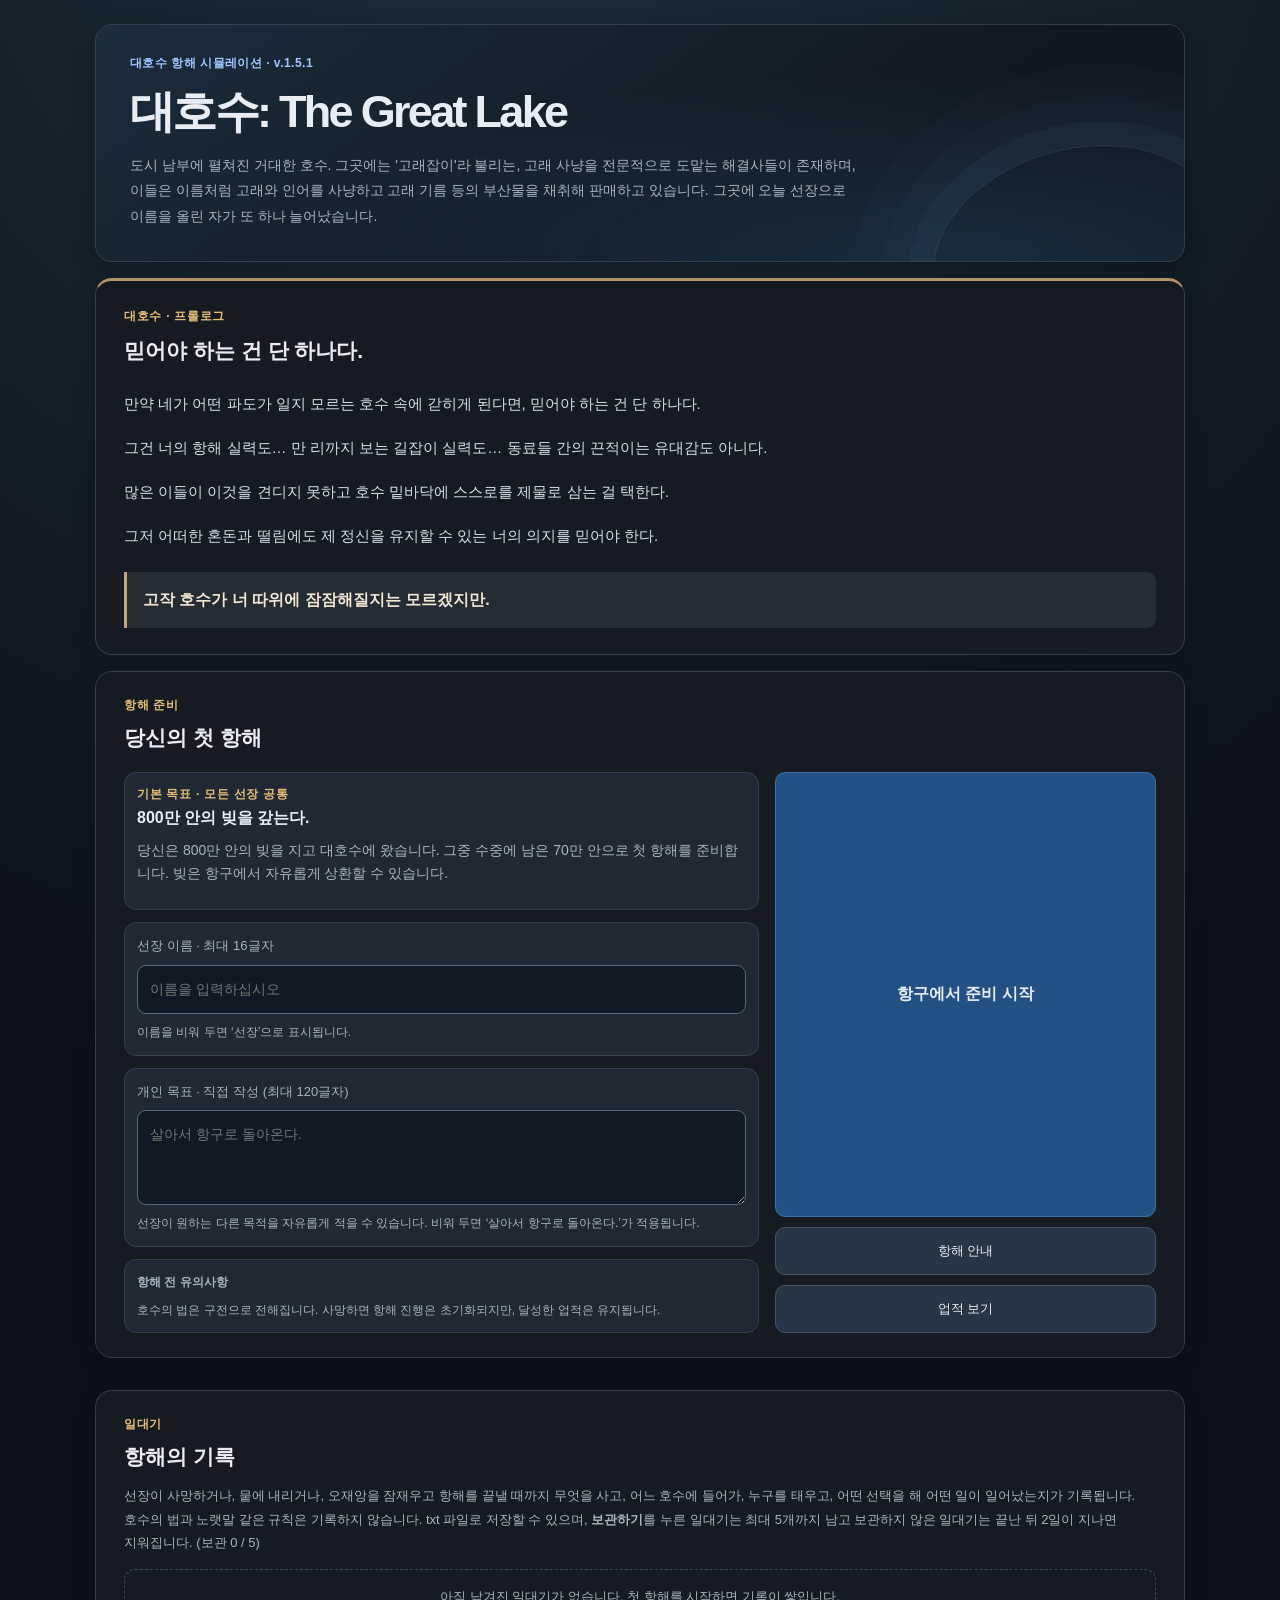
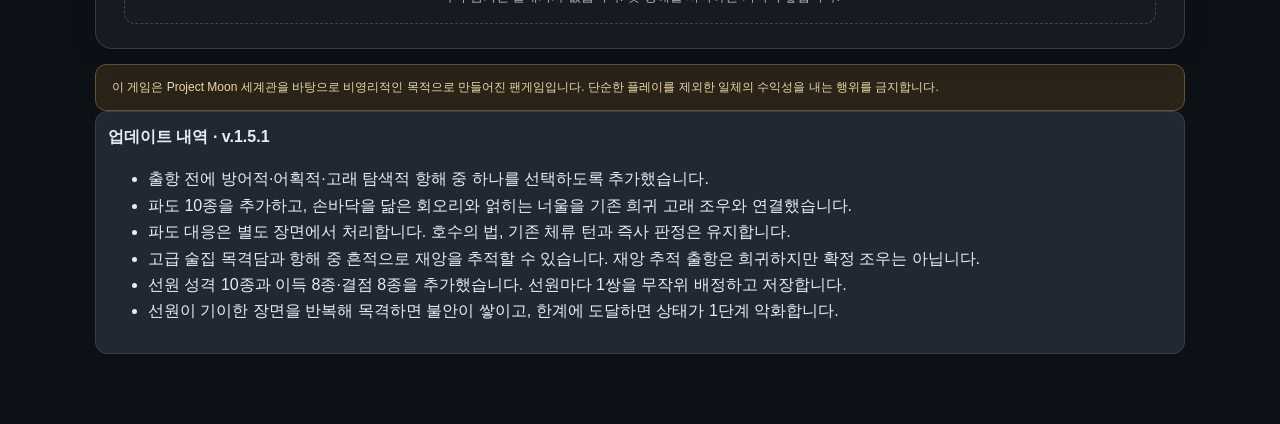
==== commit 54873763: "release: v1.5.1 production cache refresh" ====
--- a/index.html
+++ b/index.html
@@ -2933,7 +2933,7 @@
 <script src="./calamity-hunt.js?v=fishmarket1103a"></script>
 <script src="./pallid-ward.js?v=pw1030b"></script>
 <script src="./voyage-v024.js?v=economy1103b"></script>
-<script src="./start-screen-v025.js?v=route-111-1104" onerror="document.documentElement.classList.remove('ss025-wait')"></script>
+<script src="./start-screen-v025.js?v=v151-1105b" onerror="document.documentElement.classList.remove('ss025-wait')"></script>
 <script src="./u-false-laws-v027.js?v=0271"></script>
 <script src="./u-tavern-speech-v029-a.js?v=0291"></script>
 <script src="./u-tavern-speech-v029-b.js?v=0291"></script>
@@ -3405,8 +3405,8 @@
 <script src="./debt-ending-voice-v101.js?v=dee1104a"></script>
 <script src="./calamity-ending-v100.js?v=five-final-1104a"></script>
 <script src="./crew-lastwords-v100.js?v=crew-death-mermaid-1104d"></script>
-<script src="./route-selection-v111.js?v=route-111-1104b"></script>
+<script src="./route-selection-v111.js?v=v151-1105b"></script>
 <script src="./calamity-ending-fx-v101.js?v=cef1104a"></script>
-<script src="./voyage-balance-v151.js?v=v151-1105a"></script>
+<script src="./voyage-balance-v151.js?v=v151-1105b"></script>
 </body>
 </html>
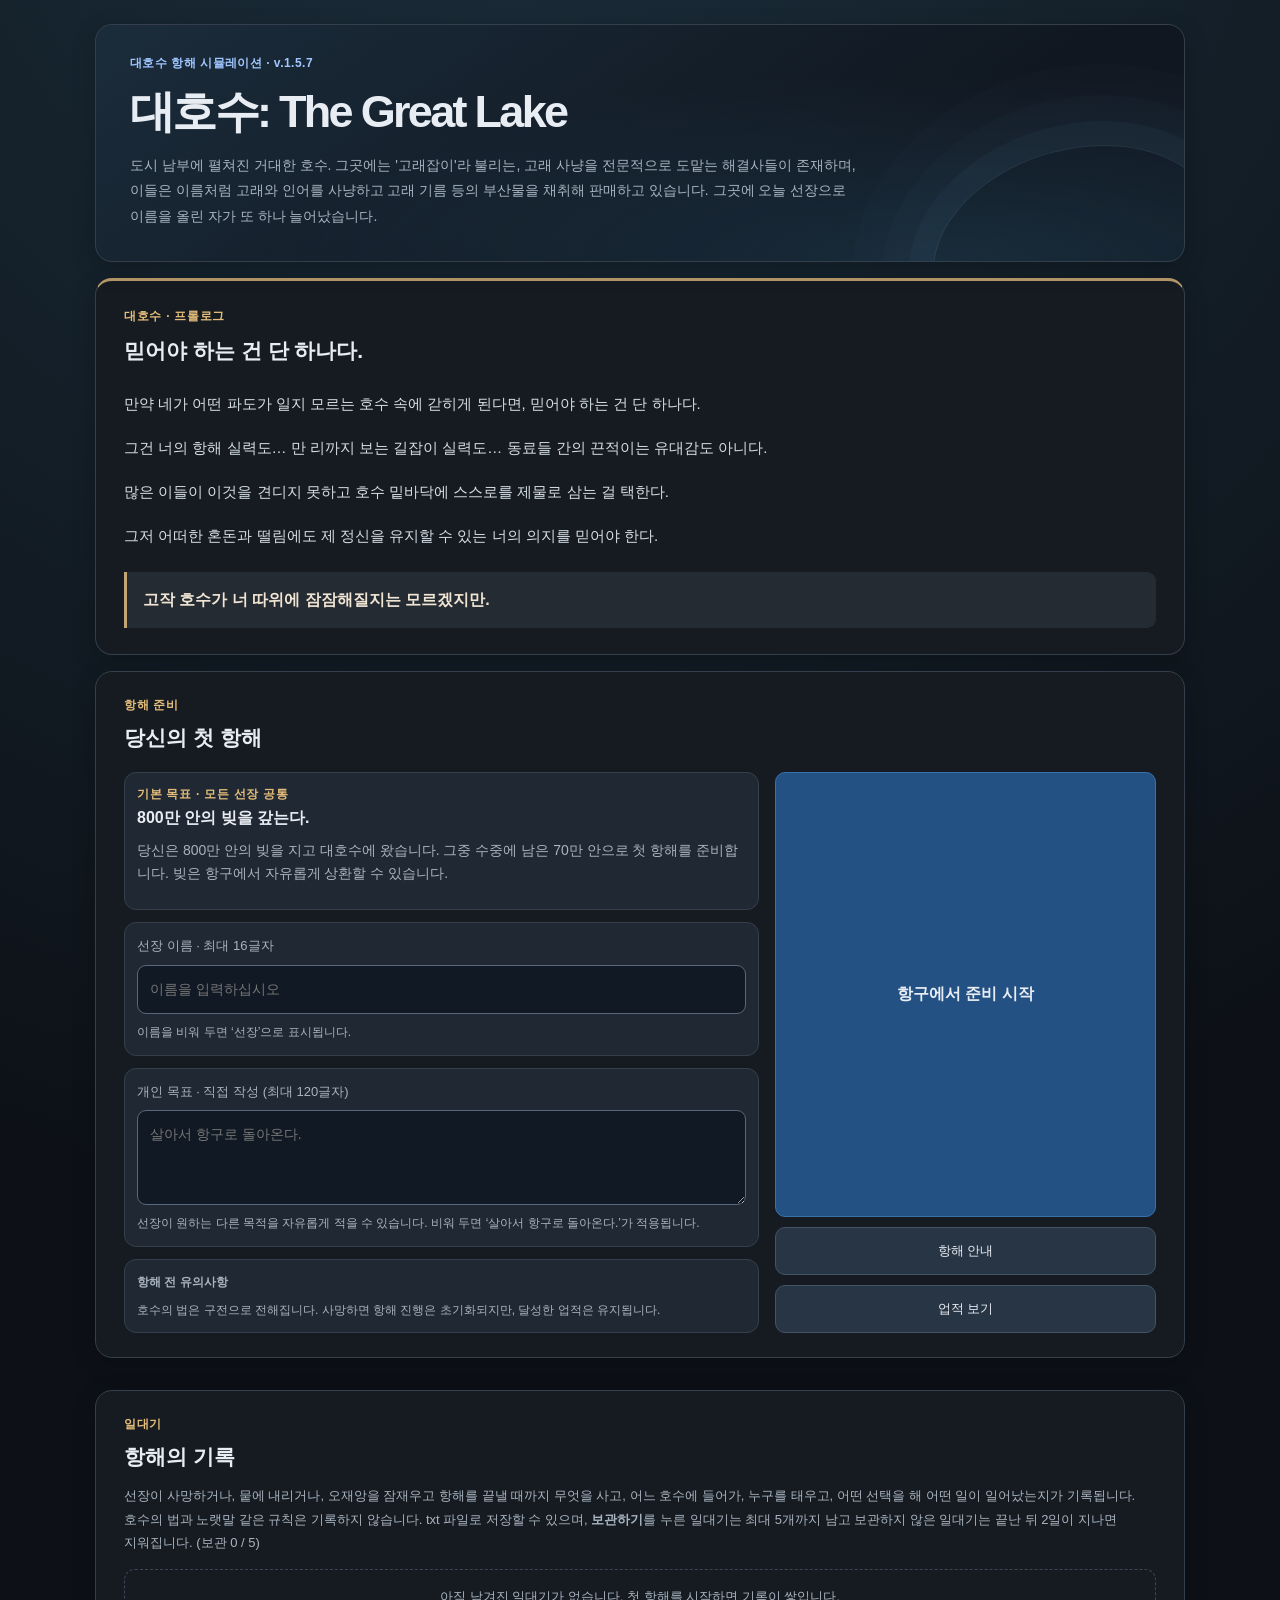
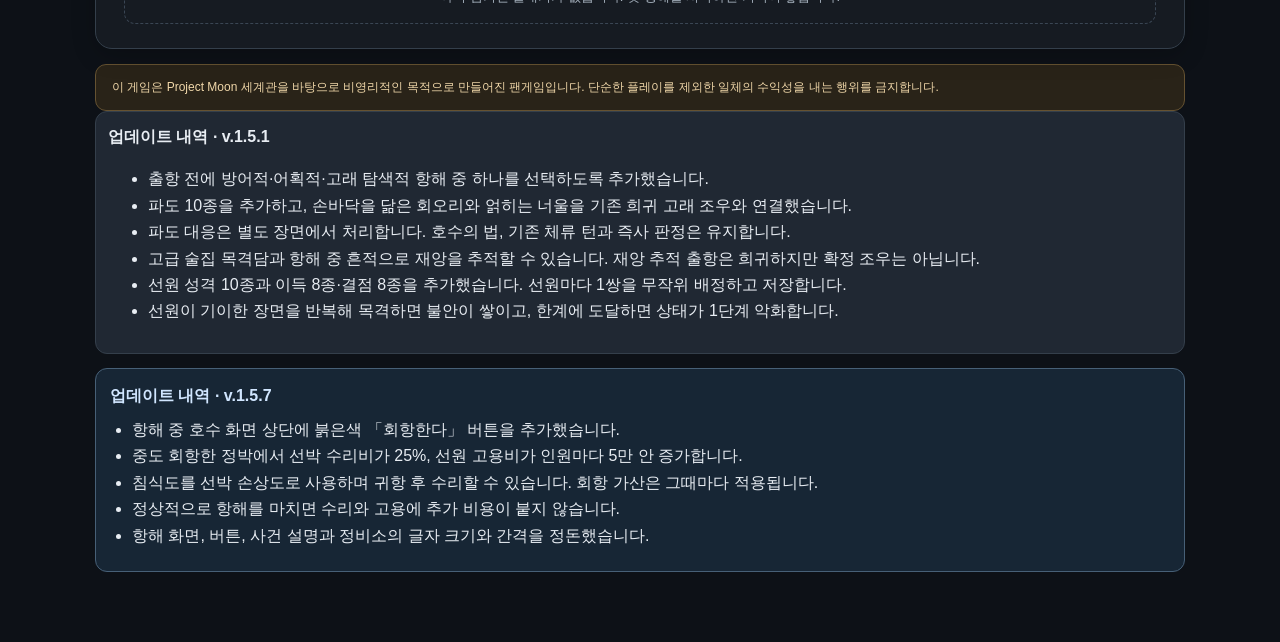
==== commit 3da8c427: "release: Great Lake v1.5.7 early retreat and readability improvements" ====
--- a/index.html
+++ b/index.html
@@ -3,7 +3,7 @@
 <head>
 <meta charset="UTF-8">
 <meta name="viewport" content="width=device-width,initial-scale=1">
-<title>대호수: The Great Lake | v.1.5.1</title>
+<title>대호수: The Great Lake | v.1.5.7</title>
 <style>
 :root{--bg:#0d1117;--panel:#161b22;--subpanel:#202833;--line:#343f4b;--text:#e8edf3;--muted:#a8b4c0;--blue:#9fc6ff;--gold:#e4bd7a;--red:#ef7b7b;--green:#8bd5a3}
 *{box-sizing:border-box}
@@ -271,6 +271,7 @@
 document.documentElement.classList.add('ss025-wait');
 addEventListener('load',function(){document.documentElement.classList.remove('ss025-wait');});
 setTimeout(function(){document.documentElement.classList.remove('ss025-wait');},6000);</script>
+<link rel="stylesheet" href="./ui-readability-v157.css?v=v157-1106a">
 </head>
 <body>
 <div class="ach-modal-mask-161" id="achievementsOverlay161" hidden aria-hidden="true">
@@ -312,7 +313,7 @@
 </div>
 <div class="shell">
 <header>
- <div class="eyebrow">대호수 항해 시뮬레이션 · v.1.5.1</div>
+ <div class="eyebrow">대호수 항해 시뮬레이션 · v.1.5.7</div>
  <h1>대호수: The Great Lake</h1>
  <p class="muted">규칙을 듣고, 선원을 지키며, 50개의 서로 다른 호수 사이로 배를 모십시오. 모든 전언이 참인 것은 아닙니다.</p>
  <div class="notice">이 게임은 Project Moon 세계관을 바탕으로 비영리적인 목적으로 만들어진 팬게임입니다. 단순한 플레이를 제외한 일체의 수익성을 내는 행위를 금지합니다.</div>
@@ -2933,7 +2934,7 @@
 <script src="./calamity-hunt.js?v=fishmarket1103a"></script>
 <script src="./pallid-ward.js?v=pw1030b"></script>
 <script src="./voyage-v024.js?v=economy1103b"></script>
-<script src="./start-screen-v025.js?v=v151-1105b" onerror="document.documentElement.classList.remove('ss025-wait')"></script>
+<script src="./start-screen-v025.js?v=v157-1106a" onerror="document.documentElement.classList.remove('ss025-wait')"></script>
 <script src="./u-false-laws-v027.js?v=0271"></script>
 <script src="./u-tavern-speech-v029-a.js?v=0291"></script>
 <script src="./u-tavern-speech-v029-b.js?v=0291"></script>
@@ -3405,8 +3406,9 @@
 <script src="./debt-ending-voice-v101.js?v=dee1104a"></script>
 <script src="./calamity-ending-v100.js?v=five-final-1104a"></script>
 <script src="./crew-lastwords-v100.js?v=crew-death-mermaid-1104d"></script>
-<script src="./route-selection-v111.js?v=v151-1105b"></script>
+<script src="./route-selection-v111.js?v=v157-1106a"></script>
 <script src="./calamity-ending-fx-v101.js?v=cef1104a"></script>
-<script src="./voyage-balance-v151.js?v=v151-1105b"></script>
+<script src="./voyage-balance-v151.js?v=v151-1105c"></script>
+<script src="./early-return-v157.js?v=v157-1106a"></script>
 </body>
 </html>
--- a/ui-readability-v157.css
+++ b/ui-readability-v157.css
@@ -0,0 +1,71 @@
+/* v.1.5.7 · 전체 항해 UI의 문장 가독성, 회항 행동 구분 */
+:root{
+ --read-text:#ecf1f5;
+ --read-muted:#c1cbd5;
+ --read-line:#41515f;
+}
+body:not(.landing025-active) .panel{line-height:1.78}
+body:not(.landing025-active) #content{color:var(--read-text);font-size:15px;overflow-wrap:break-word;word-break:keep-all}
+body:not(.landing025-active) #content p,
+body:not(.landing025-active) #content li{line-height:1.82;letter-spacing:.007em}
+body:not(.landing025-active) #content p{margin:10px 0 14px}
+body:not(.landing025-active) #content .muted,
+body:not(.landing025-active) #content .small{color:var(--read-muted);font-size:14px;line-height:1.65}
+body:not(.landing025-active) #content h2{font-size:clamp(20px,2.4vw,25px);line-height:1.35;letter-spacing:-.018em;margin-bottom:13px}
+body:not(.landing025-active) #content h3{font-size:17px;line-height:1.45;letter-spacing:-.01em;margin-bottom:10px}
+body:not(.landing025-active) #content h4{font-size:15px;line-height:1.5;margin:12px 0 9px}
+body:not(.landing025-active) #content :where(.inset,.rumor,.event){border-color:var(--read-line);padding:clamp(14px,2vw,18px);margin-bottom:13px}
+body:not(.landing025-active) #content .inset .inset{padding:13px 14px;margin:12px 0;background:#1d2731}
+body:not(.landing025-active) #content .result{line-height:1.75;letter-spacing:.005em;padding:15px 17px}
+body:not(.landing025-active) #content .stack{gap:10px}
+body:not(.landing025-active) #content :where(button,select){font-size:14px;line-height:1.48;min-height:43px;white-space:normal;overflow-wrap:anywhere}
+body:not(.landing025-active) #content .stack button{text-align:left;padding:12px 15px}
+body:not(.landing025-active) #content button:focus-visible{outline:3px solid #a9d0f5;outline-offset:3px}
+body:not(.landing025-active) #content .between{gap:12px}
+body:not(.landing025-active) #content .lake{padding:15px;line-height:1.72}
+body:not(.landing025-active) #content .lake .tag{font-size:13px}
+body:not(.landing025-active) #content details>summary{cursor:pointer;font-size:15px;line-height:1.7;padding:5px 2px}
+body:not(.landing025-active) #content .meter{margin-top:7px;margin-bottom:15px}
+body:not(.landing025-active) .side :where(.stat,.inset){border-color:#40505d}
+body:not(.landing025-active) .side .stat small{font-size:12px;line-height:1.45;color:var(--read-muted)}
+body:not(.landing025-active) .side .stat strong{font-variant-numeric:tabular-nums}
+.return-bar157{
+ display:flex;align-items:center;justify-content:space-between;flex-wrap:wrap;gap:12px;
+ padding:14px 16px;margin-bottom:17px;border:1px solid #9e4248;
+ border-radius:13px;background:linear-gradient(120deg,#2f1c23,#281b23 80%);
+}
+.return-bar-copy157{display:flex;flex-direction:column;gap:3px;min-width:0}
+.return-bar-copy157 b{font-size:15px;color:#ffe8e9}
+.return-bar-copy157 span{font-size:13px;line-height:1.55;color:#efc4c7}
+body:not(.landing025-active) #content button.return-button157{
+ background:#b3232d!important;color:#fff!important;border:1px solid #de6970!important;
+ padding:12px 21px;font-size:15px;font-weight:750;letter-spacing:.02em;
+ border-radius:9px;min-height:45px;box-shadow:0 3px 10px #100b0e66;
+}
+body:not(.landing025-active) #content button.return-button157:hover:not(:disabled){
+ background:#d12c36!important;color:#fff!important;border-color:#ff8c93!important
+}
+body:not(.landing025-active) #content button.return-button157:focus-visible{outline:3px solid #f7bdc0;outline-offset:3px}
+body:not(.landing025-active) #content .return-notice157{
+ border:1px solid #9b5952;background:#2d2426;color:#f8e1da
+}
+body:not(.landing025-active) #content .return-notice157 p{margin-bottom:0}
+body:not(.landing025-active) #content .return-fee157{
+ border:1px solid #9b5952;border-radius:9px;padding:12px 14px;
+ background:#302426;color:#f6d7d4
+}
+body:not(.landing025-active) #content .return-fee157 h3{color:#ffd8d1}
+body:not(.landing025-active) #content .ship-repair157 .stack{margin-top:13px}
+body:not(.landing025-active) #content .ship-repair157 button:disabled{opacity:.55}
+@media(max-width:680px){
+ body:not(.landing025-active) #content{font-size:15px}
+ body:not(.landing025-active) #content :where(.inset,.rumor,.event){padding:14px}
+ body:not(.landing025-active) #content h2{font-size:21px}
+ body:not(.landing025-active) #content .lakegrid{grid-template-columns:1fr}
+ body:not(.landing025-active) #content .return-bar157{align-items:stretch}
+ body:not(.landing025-active) #content button.return-button157{width:100%;min-height:48px}
+ body:not(.landing025-active) #content .between{align-items:flex-start}
+}
+@media(prefers-reduced-motion:reduce){
+ body:not(.landing025-active) #content button{transition:none}
+}
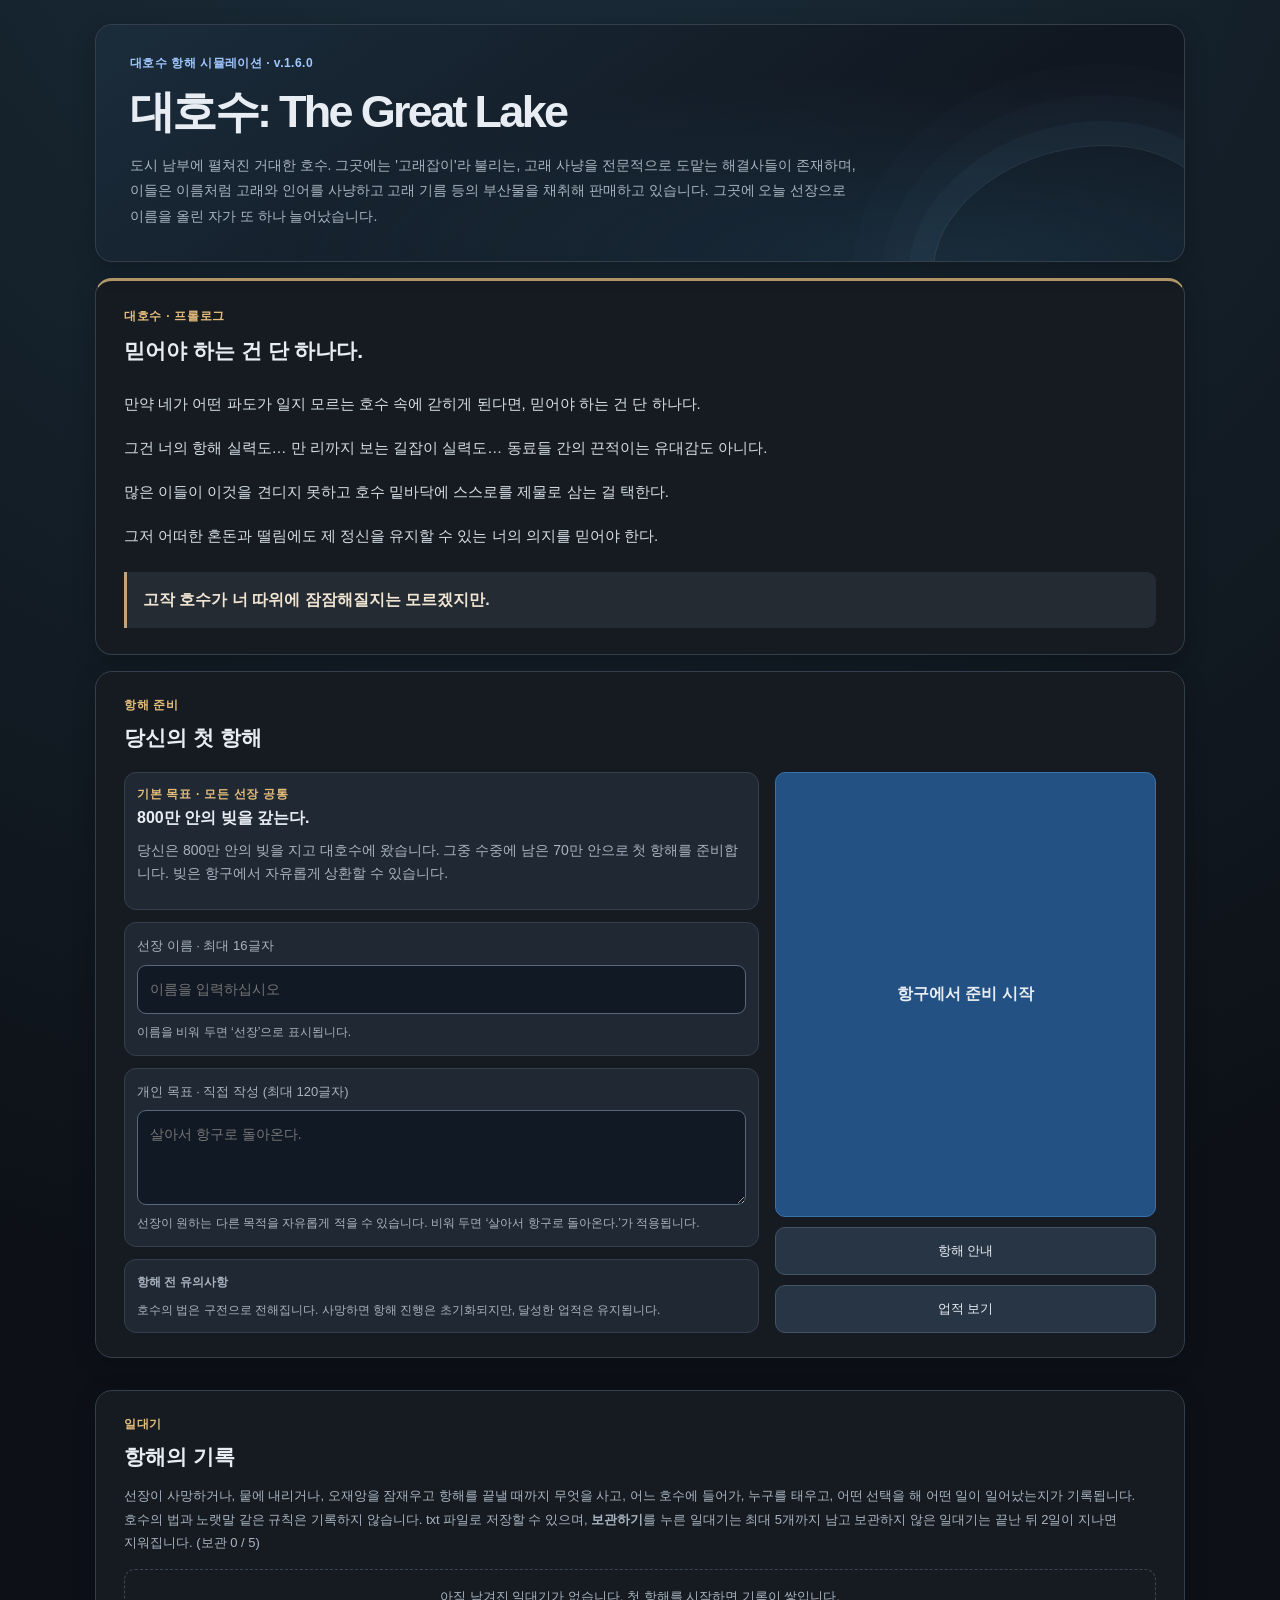
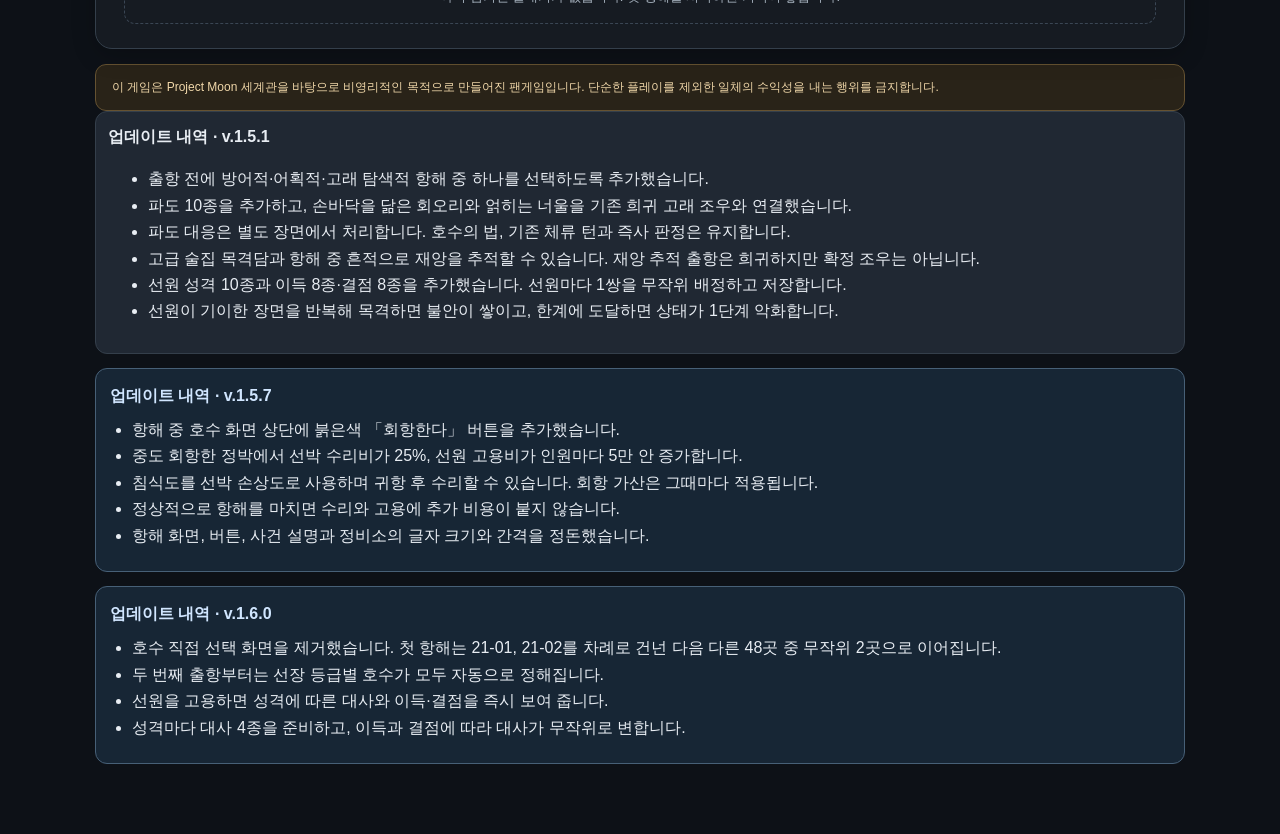
==== commit 75dff864: "release: Great Lake v1.6.0 automatic routes and crew interview UI" ====
--- a/index.html
+++ b/index.html
@@ -3,7 +3,7 @@
 <head>
 <meta charset="UTF-8">
 <meta name="viewport" content="width=device-width,initial-scale=1">
-<title>대호수: The Great Lake | v.1.5.7</title>
+<title>대호수: The Great Lake | v.1.6.0</title>
 <style>
 :root{--bg:#0d1117;--panel:#161b22;--subpanel:#202833;--line:#343f4b;--text:#e8edf3;--muted:#a8b4c0;--blue:#9fc6ff;--gold:#e4bd7a;--red:#ef7b7b;--green:#8bd5a3}
 *{box-sizing:border-box}
@@ -272,6 +272,7 @@
 addEventListener('load',function(){document.documentElement.classList.remove('ss025-wait');});
 setTimeout(function(){document.documentElement.classList.remove('ss025-wait');},6000);</script>
 <link rel="stylesheet" href="./ui-readability-v157.css?v=v157-1106a">
+<link rel="stylesheet" href="./crew-voices-v160.css?v=v160-1106b">
 </head>
 <body>
 <div class="ach-modal-mask-161" id="achievementsOverlay161" hidden aria-hidden="true">
@@ -313,7 +314,7 @@
 </div>
 <div class="shell">
 <header>
- <div class="eyebrow">대호수 항해 시뮬레이션 · v.1.5.7</div>
+ <div class="eyebrow">대호수 항해 시뮬레이션 · v.1.6.0</div>
  <h1>대호수: The Great Lake</h1>
  <p class="muted">규칙을 듣고, 선원을 지키며, 50개의 서로 다른 호수 사이로 배를 모십시오. 모든 전언이 참인 것은 아닙니다.</p>
  <div class="notice">이 게임은 Project Moon 세계관을 바탕으로 비영리적인 목적으로 만들어진 팬게임입니다. 단순한 플레이를 제외한 일체의 수익성을 내는 행위를 금지합니다.</div>
@@ -2934,7 +2935,7 @@
 <script src="./calamity-hunt.js?v=fishmarket1103a"></script>
 <script src="./pallid-ward.js?v=pw1030b"></script>
 <script src="./voyage-v024.js?v=economy1103b"></script>
-<script src="./start-screen-v025.js?v=v157-1106a" onerror="document.documentElement.classList.remove('ss025-wait')"></script>
+<script src="./start-screen-v025.js?v=v160-1106b" onerror="document.documentElement.classList.remove('ss025-wait')"></script>
 <script src="./u-false-laws-v027.js?v=0271"></script>
 <script src="./u-tavern-speech-v029-a.js?v=0291"></script>
 <script src="./u-tavern-speech-v029-b.js?v=0291"></script>
@@ -3406,9 +3407,10 @@
 <script src="./debt-ending-voice-v101.js?v=dee1104a"></script>
 <script src="./calamity-ending-v100.js?v=five-final-1104a"></script>
 <script src="./crew-lastwords-v100.js?v=crew-death-mermaid-1104d"></script>
-<script src="./route-selection-v111.js?v=v157-1106a"></script>
+<script src="./route-selection-v111.js?v=v160-1106b"></script>
 <script src="./calamity-ending-fx-v101.js?v=cef1104a"></script>
 <script src="./voyage-balance-v151.js?v=v151-1105c"></script>
 <script src="./early-return-v157.js?v=v157-1106a"></script>
+<script src="./crew-voices-v160.js?v=v160-1106b"></script>
 </body>
 </html>
--- a/crew-voices-v160.css
+++ b/crew-voices-v160.css
@@ -0,0 +1,45 @@
+/* v.1.6.0 · 선원 영입 대사 및 성격/이득/결점 소개 화면 */
+.recruit-interview160[hidden]{display:none!important}
+.recruit-interview160{
+ position:fixed;z-index:100500;inset:0;display:flex;align-items:center;justify-content:center;
+ padding:20px;background:rgba(5,9,13,.88);overflow:auto;overscroll-behavior:contain;
+}
+.recruit-card160{
+ width:min(610px,100%);max-height:min(90vh,800px);overflow-y:auto;
+ background:linear-gradient(145deg,#1d2a35,#19232d);color:#eef2f5;
+ border:1px solid #566d7d;border-radius:16px;padding:clamp(20px,4vw,29px);
+ box-shadow:0 24px 70px #000b;line-height:1.7;word-break:keep-all;
+}
+.recruit-overline160{font-size:12px;color:#a9c7e5;letter-spacing:.07em;font-weight:700}
+.recruit-card160 h2{font-size:clamp(22px,3.5vw,29px);margin:6px 0 3px;line-height:1.35}
+.recruit-role160{font-size:14px;color:#c4d1dc;margin:0 0 18px}
+.recruit-role160 b{color:#f2d7a1}
+.recruit-speech160{
+ position:relative;background:#141f29;border:1px solid #3e576b;border-left:4px solid #90b8d6;
+ border-radius:10px;padding:15px 18px;margin:14px 0 19px;
+}
+.recruit-speech160 p{margin:0 0 10px!important;color:#f0f4f8;font-size:15px;line-height:1.82}
+.recruit-speech160 p:last-child{margin-bottom:0!important}
+.recruit-traits160{display:grid;grid-template-columns:1fr 1fr;gap:10px;margin:12px 0 15px}
+.recruit-traits160>div{border-radius:10px;padding:13px 14px;border:1px solid #465a69;min-width:0}
+.recruit-traits160 span{display:block;font-size:12px;font-weight:700;margin-bottom:4px}
+.recruit-traits160 b{display:block;font-size:16px;line-height:1.45}
+.recruit-traits160 p{margin:6px 0 0;font-size:13px;color:#d7e0e8;line-height:1.65}
+.recruit-gift160{background:#1d342d;border-color:#3c755f!important}
+.recruit-gift160 span{color:#a8dfbf}
+.recruit-flaw160{background:#3b292d;border-color:#91626b!important}
+.recruit-flaw160 span{color:#ffc7c7}
+.recruit-hint160{color:#bdcad5;font-size:13px;margin:12px 0 18px;line-height:1.6}
+.recruit-close160{
+ display:block;width:100%;min-height:49px;border-radius:10px;border:1px solid #72a7de;
+ background:#23588d;color:#fff;font-size:15px;font-weight:700;cursor:pointer;
+}
+.recruit-close160:hover{background:#326da9}
+.recruit-close160:focus-visible{outline:3px solid #d7e8fb;outline-offset:3px}
+@media(max-width:520px){
+ .recruit-interview160{padding:12px;align-items:center}
+ .recruit-card160{max-height:calc(100dvh - 24px);padding:17px}
+ .recruit-traits160{grid-template-columns:1fr}
+ .recruit-speech160{padding:12px 14px}
+}
+@media(prefers-reduced-motion:reduce){.recruit-interview160 *{scroll-behavior:auto}}
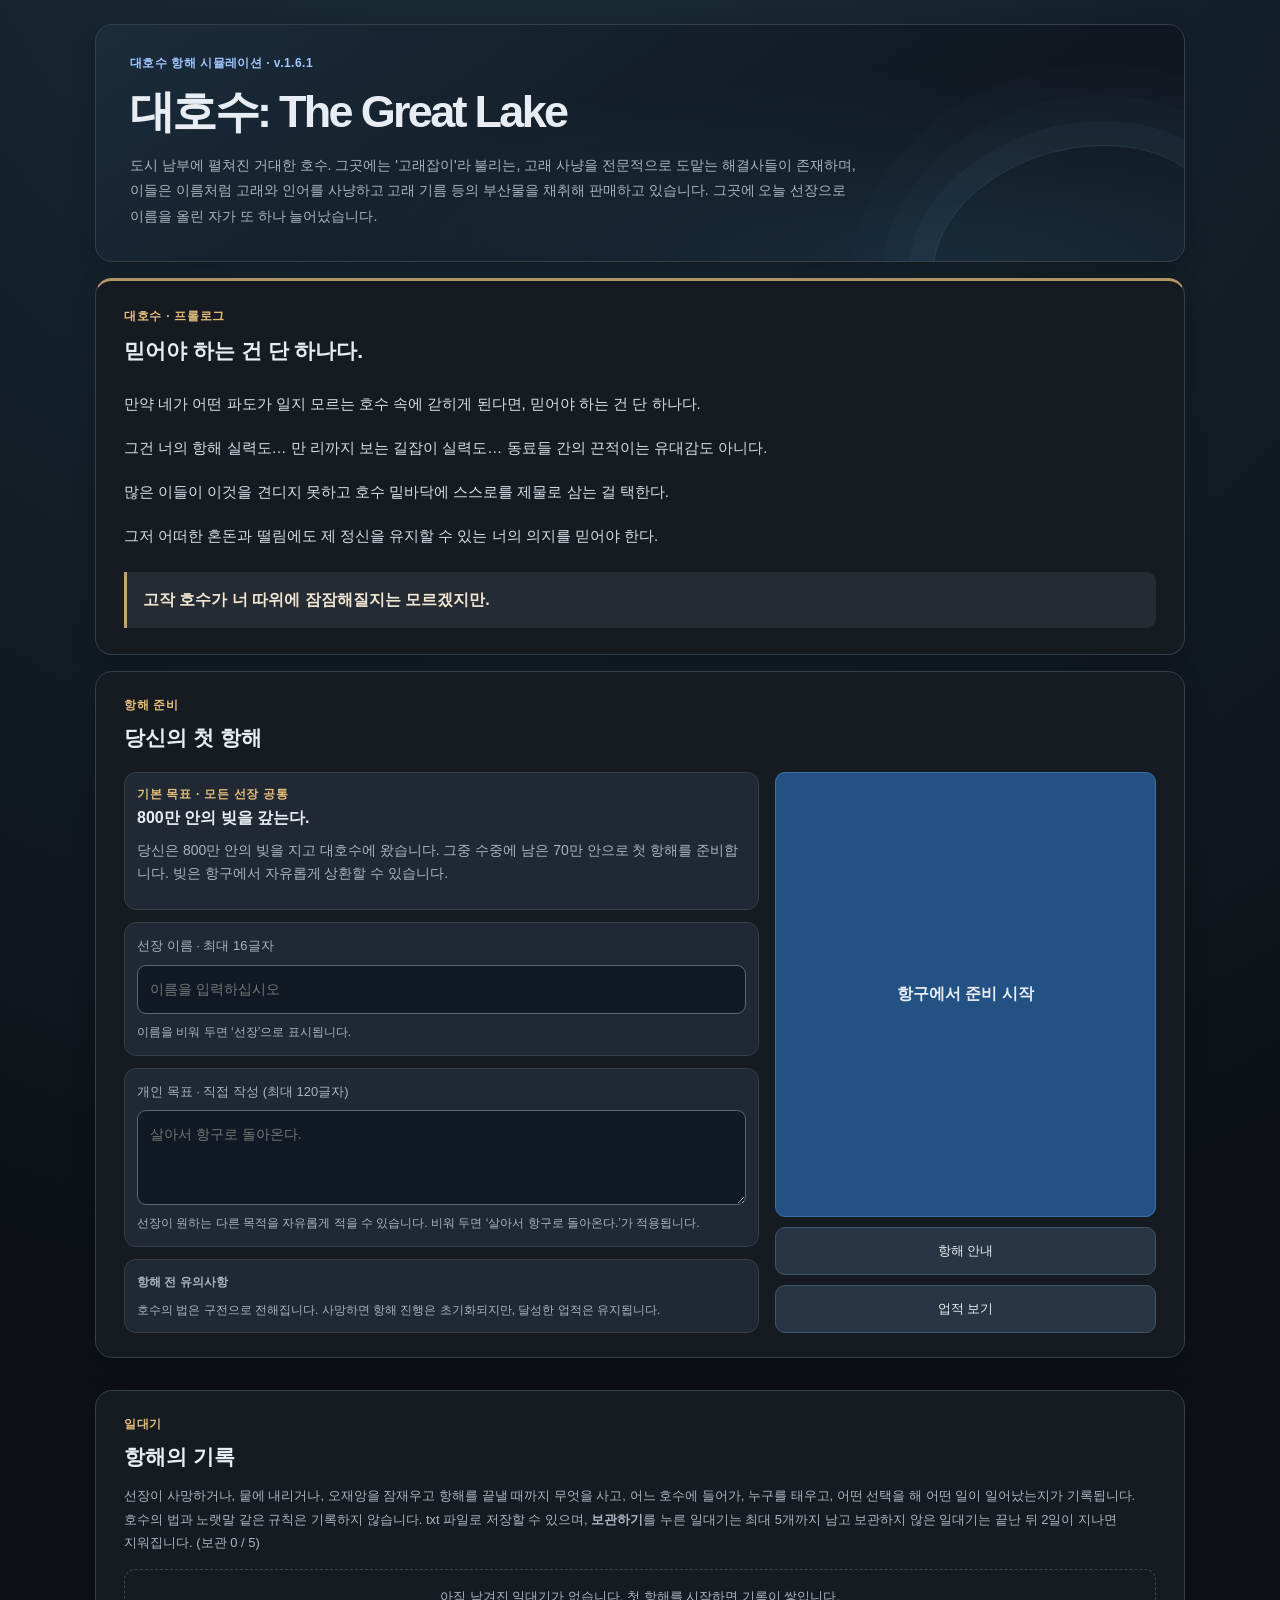
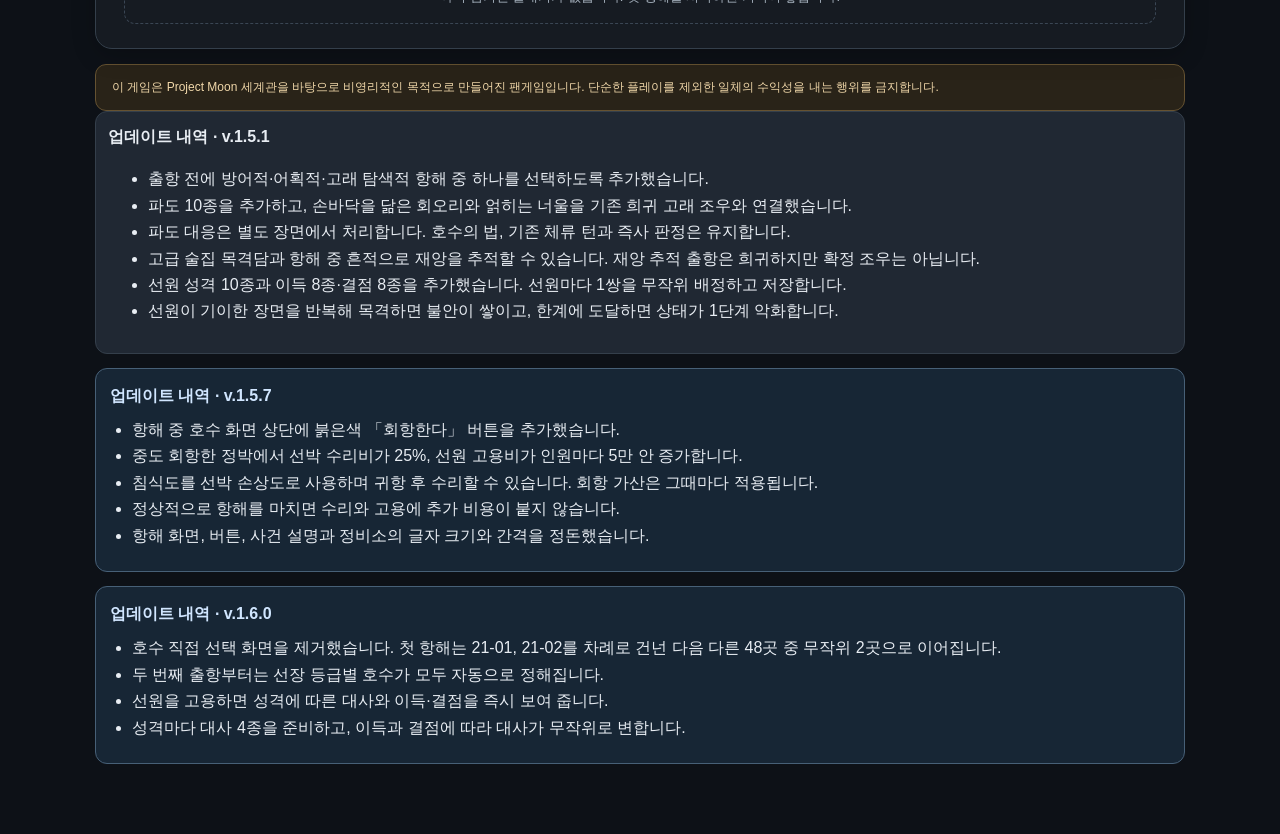
==== commit 0be63919: "release: v1.6.1 responsive port layout and optional panels" ====
--- a/index.html
+++ b/index.html
@@ -3,7 +3,7 @@
 <head>
 <meta charset="UTF-8">
 <meta name="viewport" content="width=device-width,initial-scale=1">
-<title>대호수: The Great Lake | v.1.6.0</title>
+<title>대호수: The Great Lake | v.1.6.1</title>
 <style>
 :root{--bg:#0d1117;--panel:#161b22;--subpanel:#202833;--line:#343f4b;--text:#e8edf3;--muted:#a8b4c0;--blue:#9fc6ff;--gold:#e4bd7a;--red:#ef7b7b;--green:#8bd5a3}
 *{box-sizing:border-box}
@@ -273,6 +273,7 @@
 setTimeout(function(){document.documentElement.classList.remove('ss025-wait');},6000);</script>
 <link rel="stylesheet" href="./ui-readability-v157.css?v=v157-1106a">
 <link rel="stylesheet" href="./crew-voices-v160.css?v=v160-1106b">
+<link rel="stylesheet" href="./port-utility-rail-v161.css?v=v161-1106a">
 </head>
 <body>
 <div class="ach-modal-mask-161" id="achievementsOverlay161" hidden aria-hidden="true">
@@ -314,7 +315,7 @@
 </div>
 <div class="shell">
 <header>
- <div class="eyebrow">대호수 항해 시뮬레이션 · v.1.6.0</div>
+ <div class="eyebrow">대호수 항해 시뮬레이션 · v.1.6.1</div>
  <h1>대호수: The Great Lake</h1>
  <p class="muted">규칙을 듣고, 선원을 지키며, 50개의 서로 다른 호수 사이로 배를 모십시오. 모든 전언이 참인 것은 아닙니다.</p>
  <div class="notice">이 게임은 Project Moon 세계관을 바탕으로 비영리적인 목적으로 만들어진 팬게임입니다. 단순한 플레이를 제외한 일체의 수익성을 내는 행위를 금지합니다.</div>
@@ -2935,7 +2936,7 @@
 <script src="./calamity-hunt.js?v=fishmarket1103a"></script>
 <script src="./pallid-ward.js?v=pw1030b"></script>
 <script src="./voyage-v024.js?v=economy1103b"></script>
-<script src="./start-screen-v025.js?v=v160-1106b" onerror="document.documentElement.classList.remove('ss025-wait')"></script>
+<script src="./start-screen-v025.js?v=v161-1106a" onerror="document.documentElement.classList.remove('ss025-wait')"></script>
 <script src="./u-false-laws-v027.js?v=0271"></script>
 <script src="./u-tavern-speech-v029-a.js?v=0291"></script>
 <script src="./u-tavern-speech-v029-b.js?v=0291"></script>
@@ -3412,5 +3413,6 @@
 <script src="./voyage-balance-v151.js?v=v151-1105c"></script>
 <script src="./early-return-v157.js?v=v157-1106a"></script>
 <script src="./crew-voices-v160.js?v=v160-1106b"></script>
+<script src="./port-utility-rail-v161.js?v=v161-1106a"></script>
 </body>
 </html>
--- a/port-utility-rail-v161.css
+++ b/port-utility-rail-v161.css
@@ -0,0 +1,92 @@
+/* v.1.6.1 · 항구 정보 분리, PC 우측 보조 영역 / 모바일 최근 사건 아래 */
+.port-utility-rail161[hidden]{display:none!important}
+.port-utility-rail161{
+ min-width:0;align-self:start;
+ border-color:#43576a;
+ background:#18232e;
+ padding:16px!important;
+}
+.port-utility-heading161{margin-bottom:12px}
+.port-utility-heading161 h3{font-size:17px;margin:0 0 4px;line-height:1.45}
+.port-utility-heading161 p{font-size:12px;color:#c2ced9;margin:0;line-height:1.6}
+.port-utility-group161{
+ margin:9px 0;border:1px solid #465b6e;background:#202c38;border-radius:11px;
+ overflow:hidden;min-width:0
+}
+.port-utility-group161>summary{
+ padding:13px 14px;cursor:pointer;user-select:none;font-size:14px;font-weight:650;
+ color:#e8eef5;line-height:1.5;list-style:none;
+ display:flex;gap:9px;align-items:center;justify-content:space-between;
+}
+.port-utility-group161>summary::after{
+ content:"＋";display:inline-grid;place-items:center;width:23px;height:23px;
+ flex:0 0 23px;border-radius:7px;border:1px solid #63758a;color:#b9cce0;
+ font-size:17px;font-weight:400
+}
+.port-utility-group161[open]>summary{background:#2b3d4f}
+.port-utility-group161[open]>summary::after{content:"−"}
+.port-utility-group161>summary::-webkit-details-marker{display:none}
+.port-utility-group161>summary:focus-visible{outline:3px solid #a7caee;outline-offset:-3px}
+.port-utility-body161{padding:12px 10px 10px;border-top:1px solid #415469;min-width:0}
+.port-utility-body161>.inset{
+ margin:0!important;padding:10px!important;background:#1b2834!important;
+ border-color:#405366!important;min-width:0
+}
+.port-utility-body161 :where(h2,h3){font-size:16px!important;line-height:1.45}
+.port-utility-body161 :where(p,.muted){font-size:13px!important;line-height:1.75!important}
+.port-utility-body161 :where(button,select,input){font-size:13px!important;max-width:100%;min-width:0}
+.port-utility-body161 button{white-space:normal;overflow-wrap:anywhere;line-height:1.5}
+.port-utility-body161 :where(.between,.row){align-items:flex-start;gap:8px;overflow-wrap:anywhere}
+.port-utility-body161 .debt-pay-options-v100{display:grid;grid-template-columns:repeat(2,minmax(0,1fr));gap:8px}
+.port-utility-body161 .debt-pay-options-v100 button{width:100%;padding:9px 7px}
+.port-utility-body161 .debt-pay-custom-v100{display:flex;flex-direction:column;gap:7px}
+.port-utility-body161 .debt-pay-custom-v100 input{width:100%;box-sizing:border-box}
+.port-utility-body161 .debt-pay-custom-v100 button{width:100%}
+.port-utility-body161 .stack{gap:8px}
+.port-utility-body161 .stack button{padding:10px!important}
+.port-utility-body161 .route-intel-card111{max-width:100%}
+.goal-stat161{grid-column:1/-1;min-width:0}
+.goal-stat161 small{display:block;font-size:12px;line-height:1.45;color:#bfcfe0}
+.goal-detail161{min-width:0}
+.goal-detail161>summary{
+ display:block;cursor:pointer;font-size:13px;line-height:1.55;font-weight:650;
+ color:#f1e4c3;overflow:hidden;display:-webkit-box;
+ -webkit-box-orient:vertical;-webkit-line-clamp:2;line-clamp:2;overflow-wrap:anywhere;
+ padding-right:15px;position:relative
+}
+.goal-detail161>summary::after{content:"⌄";position:absolute;right:1px;top:0;color:#a5c5e2}
+.goal-detail161[open]>summary{-webkit-line-clamp:unset;line-clamp:unset}
+.goal-detail161[open]>summary::after{content:"⌃"}
+.goal-detail161 p{margin:8px 0 0;color:#cbd7e2;font-size:12px;line-height:1.65;overflow-wrap:anywhere}
+@media(min-width:1100px){
+ .shell{max-width:1460px}
+ .layout.port-rail-open161{
+  display:grid;grid-template-columns:minmax(205px,228px) minmax(0,1fr) minmax(270px,310px);
+  gap:14px;align-items:start
+ }
+ .layout.port-rail-open161>main{min-width:0}
+ .layout.port-rail-open161>.side{min-width:0}
+ .layout.port-rail-open161>.port-utility-rail161{
+  position:sticky;top:14px;max-height:calc(100vh - 28px);overflow-y:auto;
+  overscroll-behavior:contain;scrollbar-width:thin
+ }
+}
+@media(min-width:781px) and (max-width:1099px){
+ .layout>.side{position:static}
+ .side>.port-utility-rail161{
+  margin-top:14px;box-shadow:none;padding:12px!important
+ }
+}
+@media(max-width:780px){
+ .side>.port-utility-rail161{
+  margin:13px 0 0;padding:12px!important;position:static;width:100%;
+  box-shadow:none;border-color:#445768
+ }
+ .side>.port-utility-rail161 .port-utility-group161>summary{min-height:47px}
+}
+@media(max-width:450px){
+ .port-utility-body161{padding:10px 7px}
+ .port-utility-body161>.inset{padding:9px!important}
+ .port-utility-body161 .debt-pay-options-v100{gap:6px}
+ .port-utility-body161 .debt-pay-options-v100 button{font-size:12px!important;padding:8px 4px}
+}
